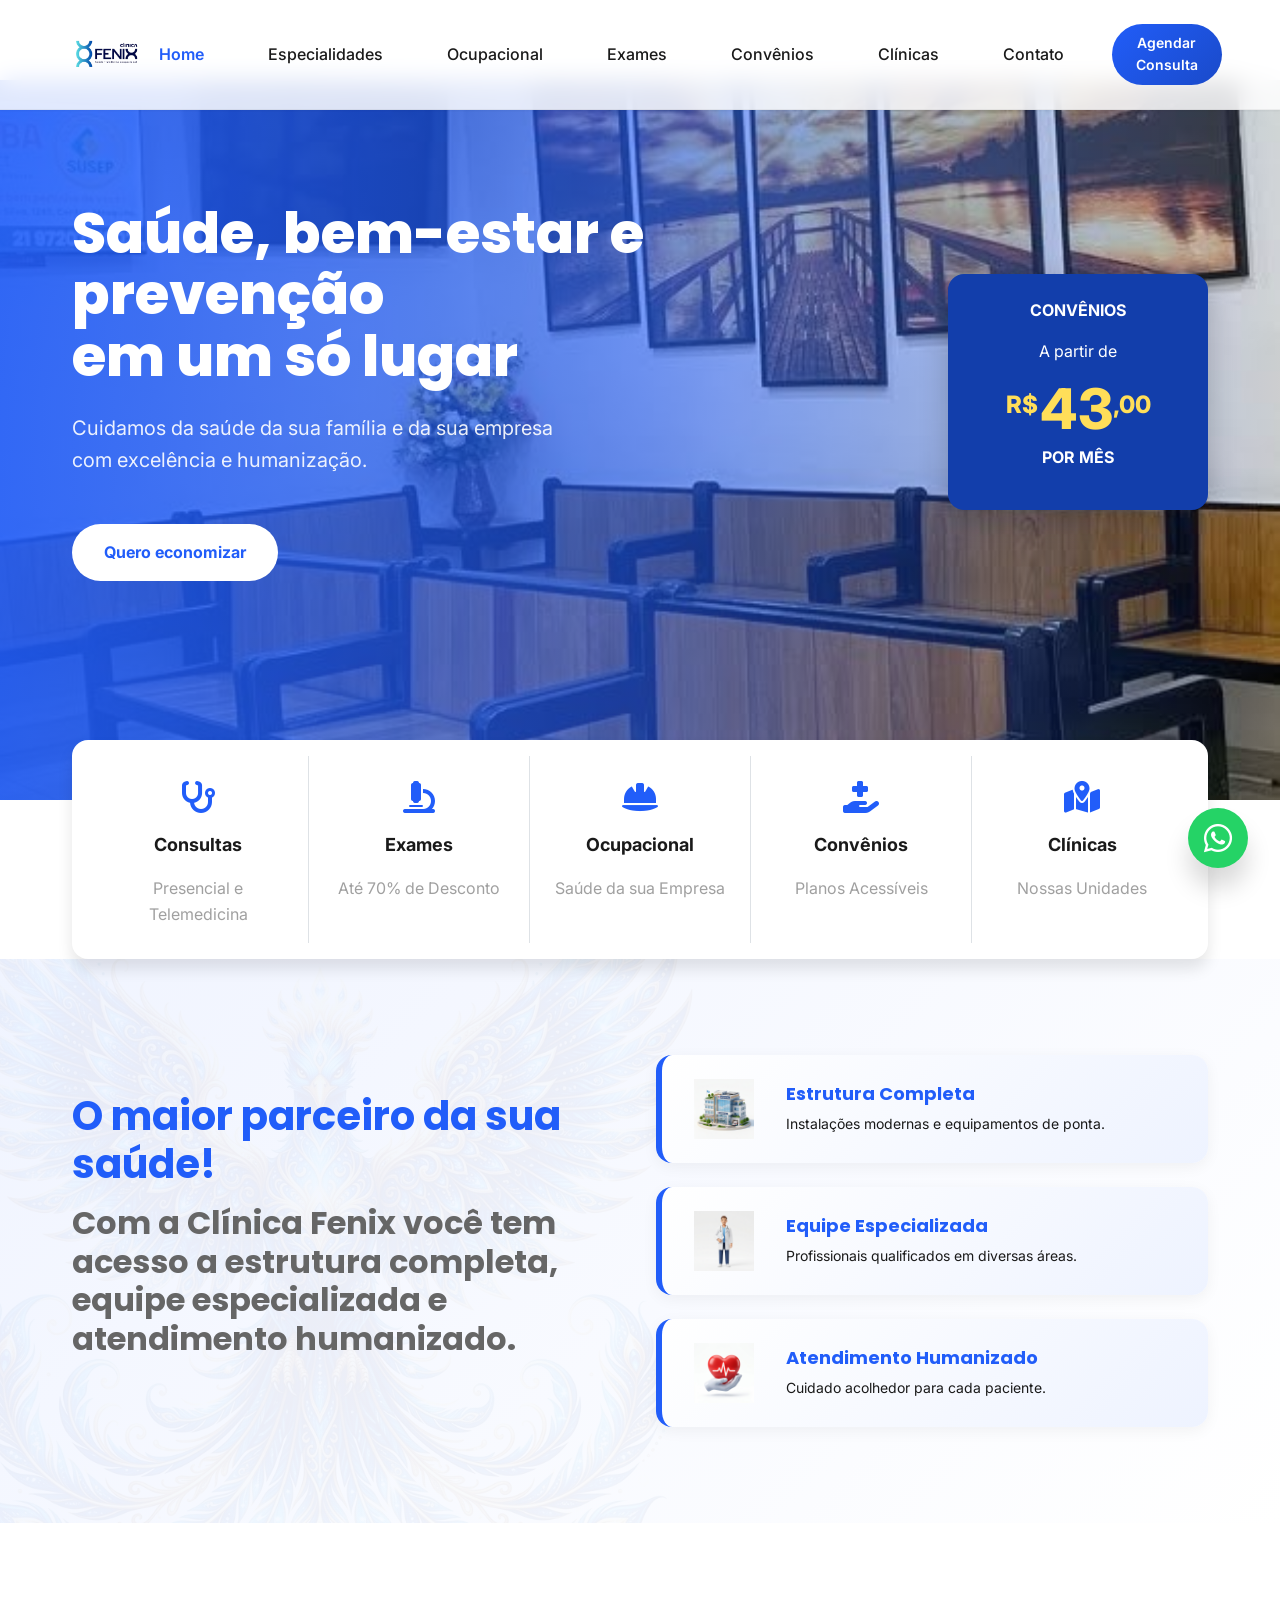
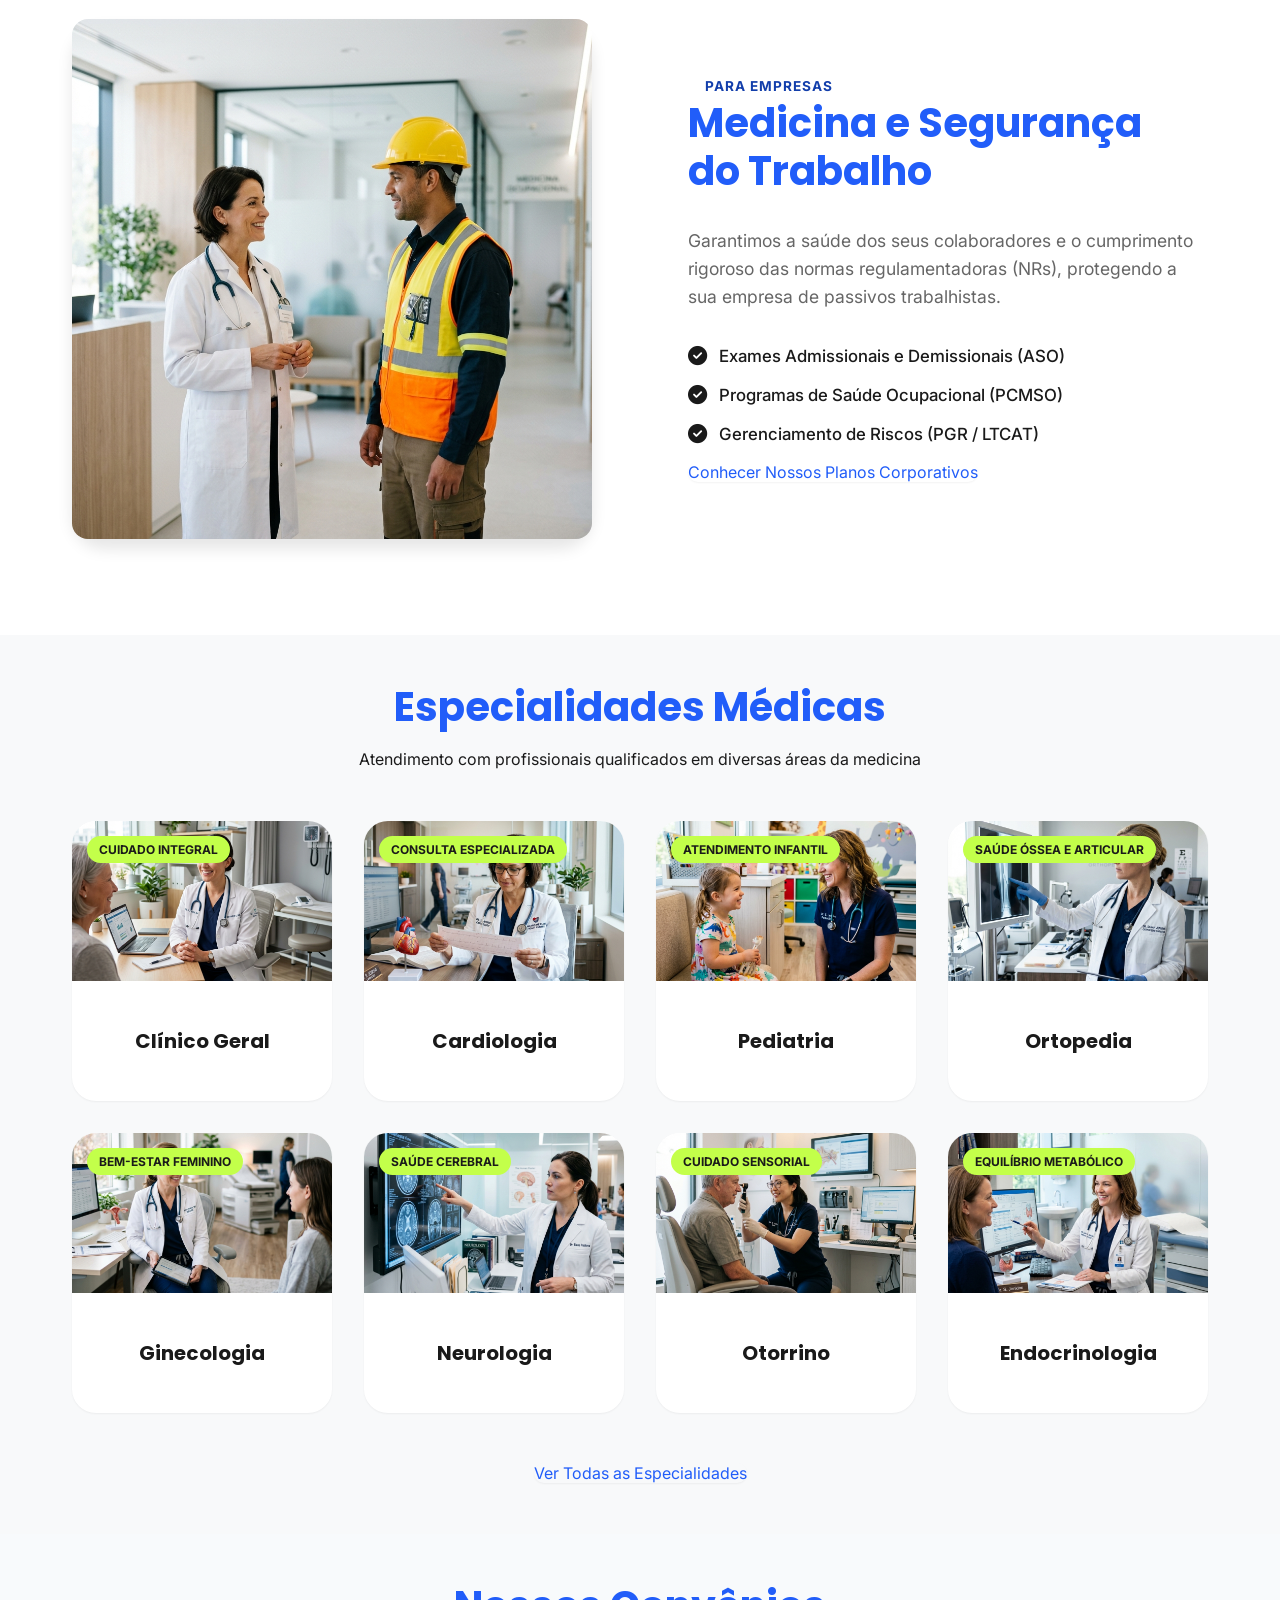
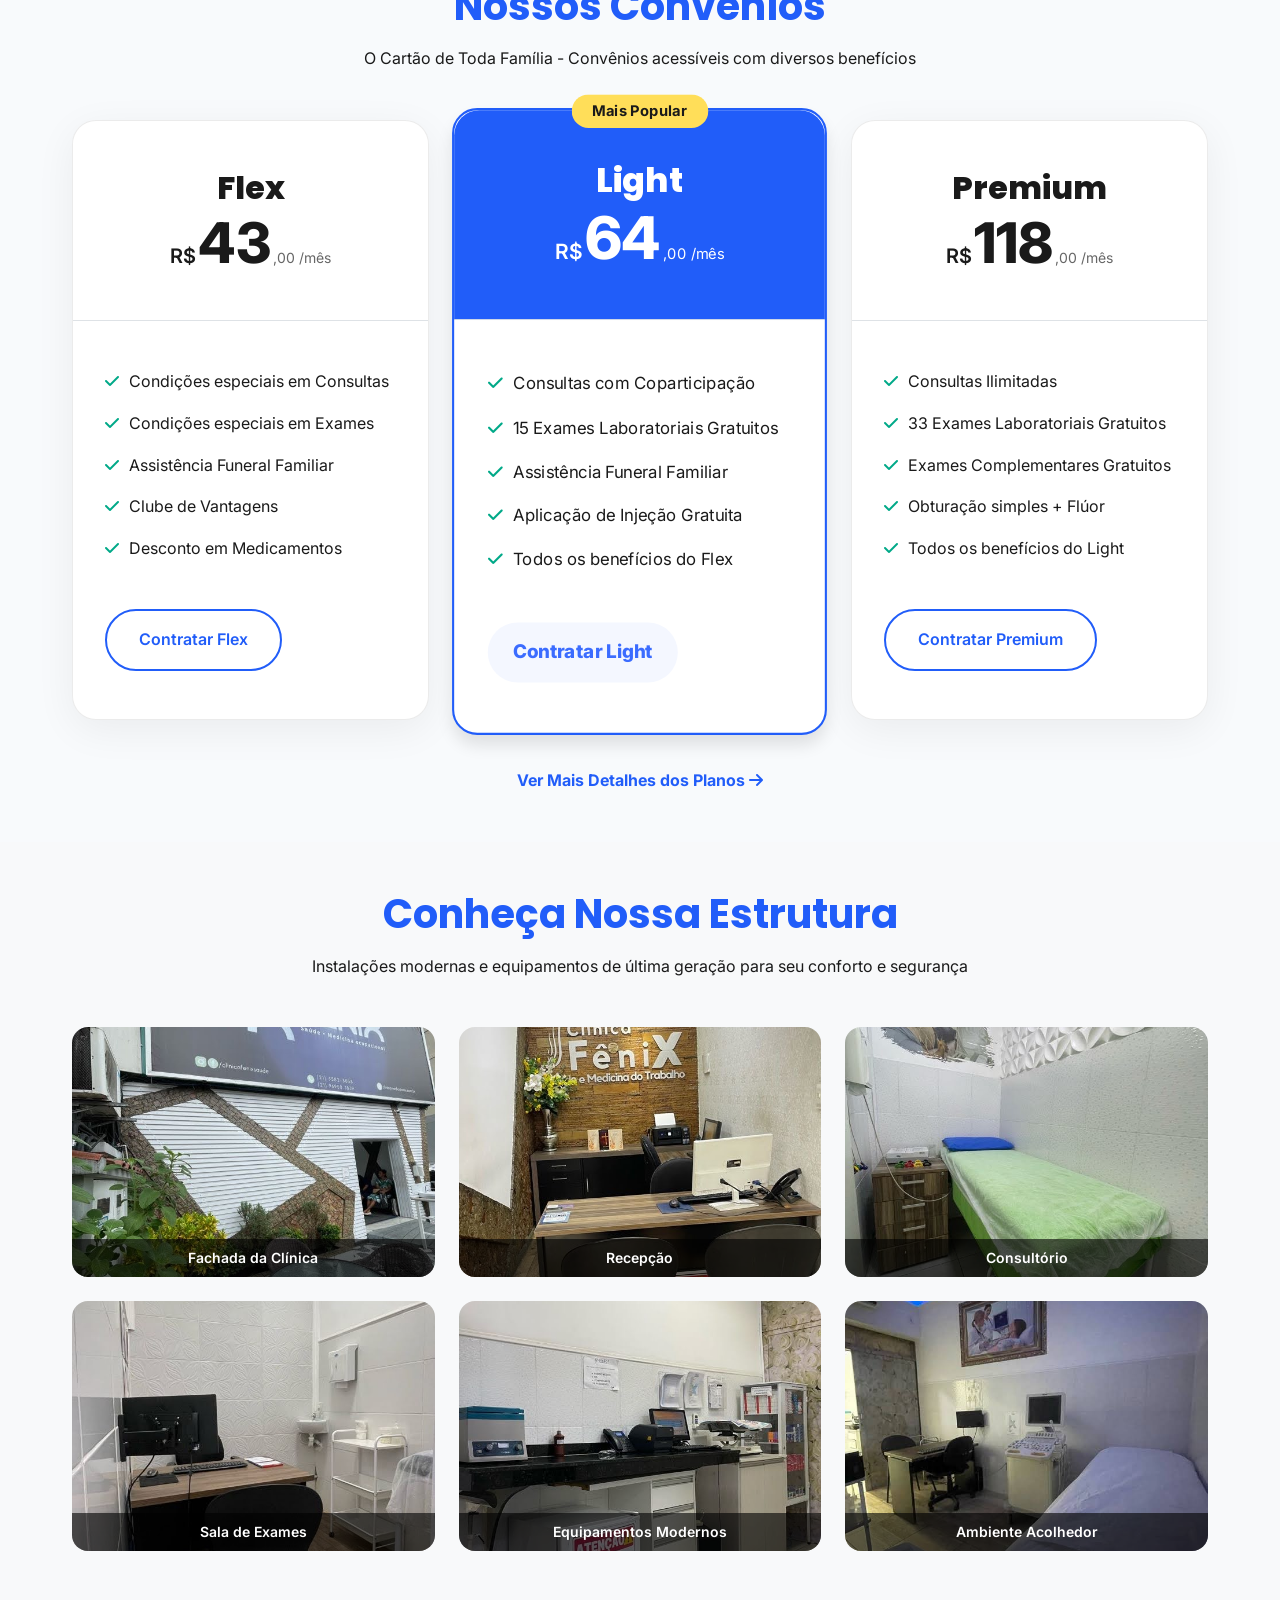
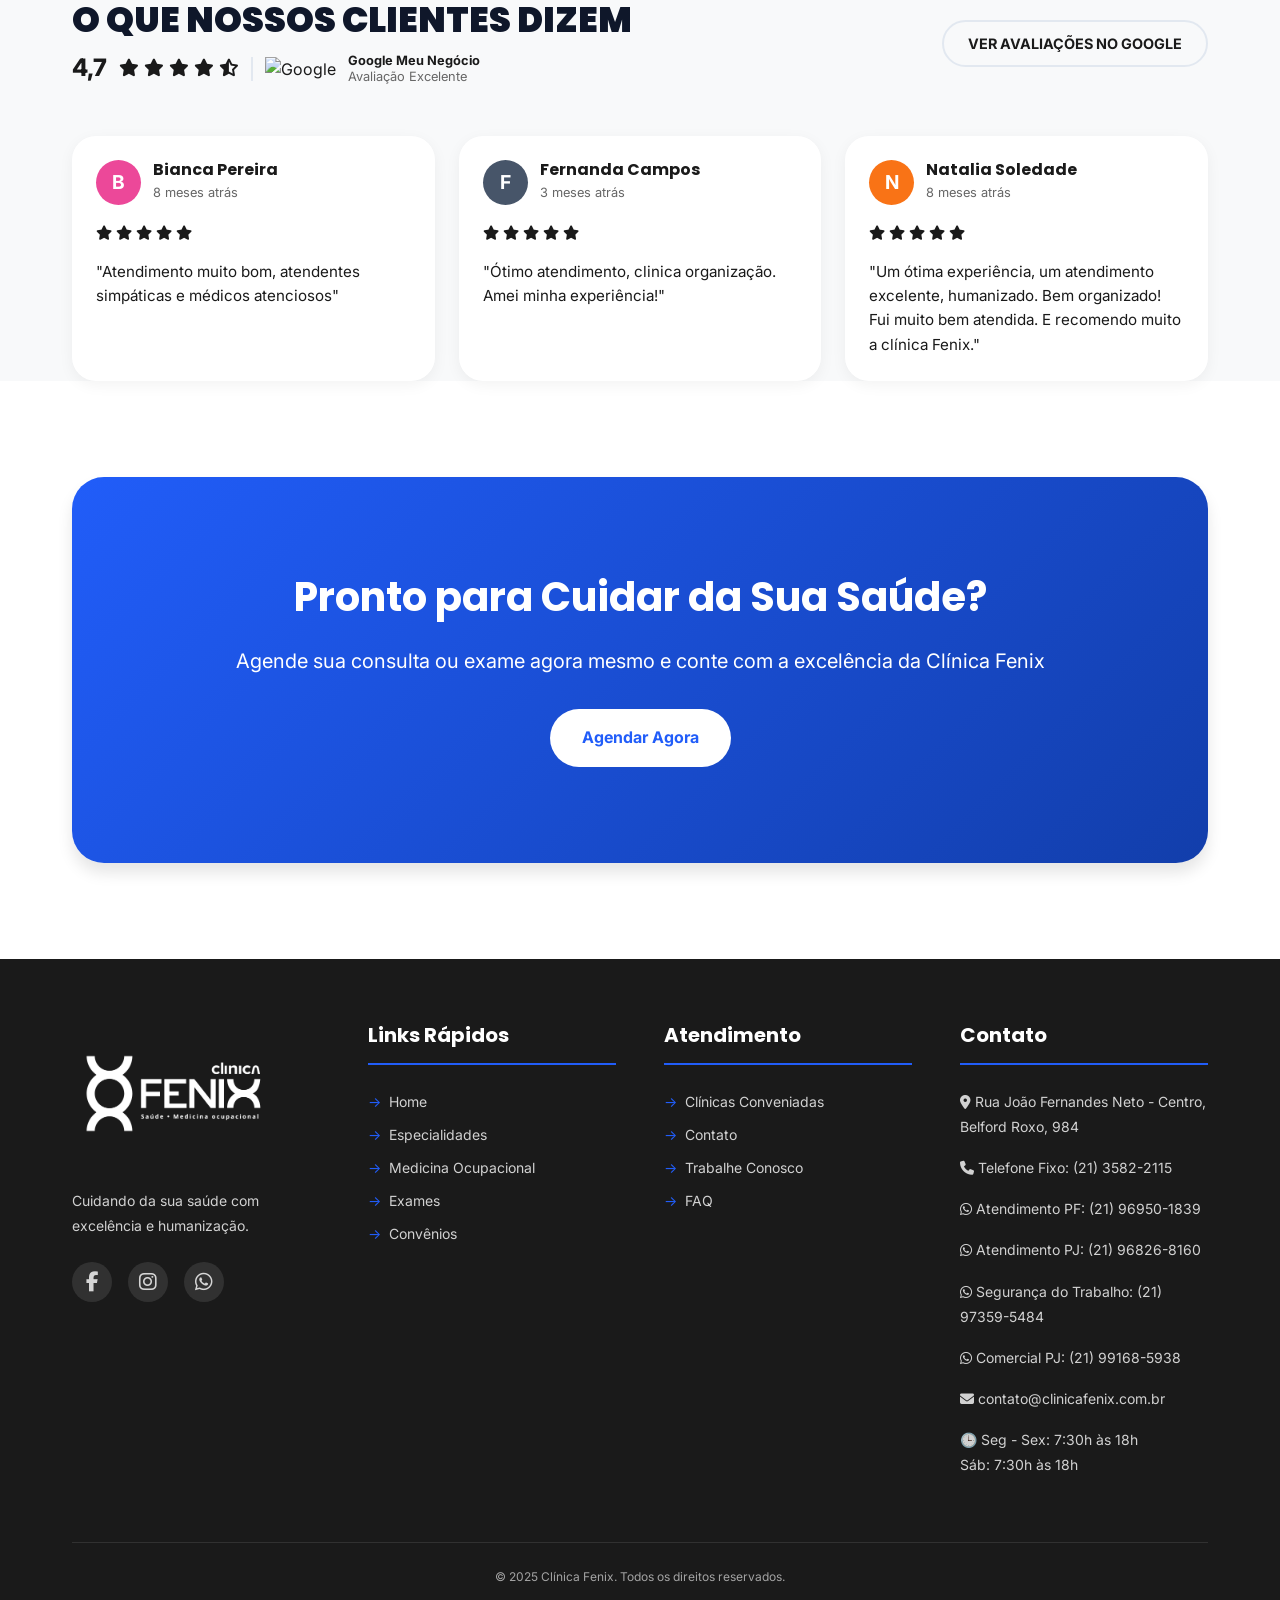
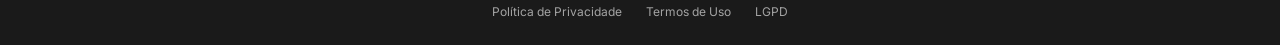
==== index.html @ 3c6f33cb "Redisgn Site Clinica Fenix" ====
<!DOCTYPE html>
<html lang="pt-BR" style="overflow-x: hidden; width: 100%; max-width: 100%;">
<head>
    <meta charset="UTF-8">
    <meta name="viewport" content="width=device-width, initial-scale=1.0">
    <meta name="description" content="Clínica Fenix - Saúde e Medicina Ocupacional. Especialidades médicas, exames, convênios e serviços de segurança do trabalho.">
    <meta name="keywords" content="clínica, medicina ocupacional, exames, especialidades médicas, convênios, saúde, segurança do trabalho">
    <meta name="author" content="Clínica Fenix">
    <title>Clínica Fenix - Saúde e Medicina Ocupacional</title>

    <!-- Font Awesome -->
    <link rel="stylesheet" href="https://cdnjs.cloudflare.com/ajax/libs/font-awesome/6.5.2/css/all.min.css" integrity="sha512-SnH5WK+bZxgPHs44uWIX+LLJAJ9/2PkPKZ5QiAj6Ta86w+fsb2TkcmfRyVX3pBnMFcV7oQPJkl9QevSCWr3W6A==" crossorigin="anonymous" referrerpolicy="no-referrer" />
    
    <!-- Favicon -->
    <link rel="icon" type="image/png" href="img/LogoClinicaFenix.png">
    
    <!-- Google Fonts -->
    <link rel="preconnect" href="https://fonts.googleapis.com">
    <link rel="preconnect" href="https://fonts.gstatic.com" crossorigin>
    <link href="https://fonts.googleapis.com/css2?family=Inter:wght@300;400;500;600;700&family=Poppins:wght@400;500;600;700;800&display=swap" rel="stylesheet">
    
    <!-- CSS -->
    <link rel="stylesheet" href="css/main.min.css">
    
    <!-- AOS Animation Library -->
    <link rel="stylesheet" href="https://unpkg.com/aos@2.3.4/dist/aos.css">
</head>
<body>
    <!-- Header -->
    <header class="header shadow-sm">
        <div class="container header-container">
            <a href="index.html" class="logo">
                <img src="img/LogoClinicaFenix.png" alt="Clínica Fenix">
            </a>
            
            <nav class="nav" id="nav">
                <a href="index.html" class="nav-link active">Home</a>
                <a href="especialidades.html" class="nav-link">Especialidades</a>
                <a href="medicina-ocupacional.html" class="nav-link">Ocupacional</a>
                <a href="exames.html" class="nav-link">Exames</a>
                <a href="convenios.html" class="nav-link">Convênios</a>
                <a href="clinicas-conveniadas.html" class="nav-link">Clínicas</a>
                <a href="contato.html" class="nav-link">Contato</a>
                
                <a href="https://wa.me/5521991685938" class="btn-agendar rounded-5" target="_blank">Agendar Consulta</a>
            </nav>
            
            <button class="menu-toggle" id="menuToggle">☰</button>
        </div>
        <div class="menu-overlay" id="menuOverlay"></div>
    </header>

    <!-- Seção 1 - Hero/Banner Principal -->
    <section class="s-1 hero-section">
        <div class="hero-bg-slider">
             <div class="slide active" style="background-image: url('img/IMG_4024.jpg');"></div>
             <div class="slide" style="background-image: url('img/IMG_4035.jpg');"></div>
             <div class="slide" style="background-image: url('img/IMG_4160.jpg');"></div>
             <div class="slider-overlay"></div>
        </div>
        
        <div class="container hero-container">
            <div class="hero-content">
                <div class="hero-text" data-aos="fade-right">
                    <h1>Saúde, bem-estar e prevenção<br>em um só lugar</h1>
                    <p class="hero-subtitle">Cuidamos da saúde da sua família e da sua empresa com excelência e humanização.</p>
                    
                    <div class="hero-buttons">
                        <a href="https://wa.me/5521991685938" class="btn btn-secondary rounded-5" target="_blank">Quero economizar</a>
                    </div>
                </div>
                
                <div class="hero-price-cards" data-aos="fade-left">
                    <div class="card-price bg-primary-dark text-center">
                        <p class="text-small text-white fw-bold m-0 px-1">CONVÊNIOS</p>
                        <p class="text-small text-white m-0">A partir de</p>
                        <div class="price-display">
                            <span class="currency">R$</span><span class="value">43</span><span class="cents">,00</span>
                        </div>
                        <p class="text-small text-white fw-bold m-0">POR MÊS</p>
                    </div>
                </div>
            </div>
        </div>
    </section>

    <!-- Barra de Serviços Flutuante -->
    <div class="container services-bar-container">
        <div class="services-bar shadow-lg" data-aos="fade-up" data-aos-delay="200">
            <a href="especialidades.html" class="service-card">
                <div class="icon"><i class="fas fa-stethoscope"></i></div>
                <div class="service-info">
                    <p class="fw-bold m-0">Consultas</p>
                    <span class="text-small text-light-gray">Presencial e Telemedicina</span>
                </div>
            </a>
            <a href="exames.html" class="service-card">
                <div class="icon"><i class="fas fa-microscope"></i></div>
                <div class="service-info">
                    <p class="fw-bold m-0">Exames</p>
                    <span class="text-small text-light-gray">Até 70% de Desconto</span>
                </div>
            </a>
            <a href="medicina-ocupacional.html" class="service-card">
                <div class="icon"><i class="fas fa-hard-hat"></i></div>
                <div class="service-info">
                    <p class="fw-bold m-0">Ocupacional</p>
                    <span class="text-small text-light-gray">Saúde da sua Empresa</span>
                </div>
            </a>
            <a href="convenios.html" class="service-card">
                <div class="icon"><i class="fas fa-hand-holding-medical"></i></div>
                <div class="service-info">
                    <p class="fw-bold m-0">Convênios</p>
                    <span class="text-small text-light-gray">Planos Acessíveis</span>
                </div>
            </a>
            <a href="clinicas-conveniadas.html" class="service-card">
                <div class="icon"><i class="fas fa-map-marked-alt"></i></div>
                <div class="service-info">
                    <p class="fw-bold m-0">Clínicas</p>
                    <span class="text-small text-light-gray">Nossas Unidades</span>
                </div>
            </a>
        </div>
    </div>

    <!-- Seção 2 - Sobre a Clínica (Estilo Cartões Interativos) -->
    <section class="s-2" id="sobre">
        <div class="container">
            <div class="row align-items-center mb-5">
                <div class="col-2" data-aos="fade-right">
                    <h2 class="section-title text-primary fw-bold">O maior parceiro da sua saúde!</h2>
                    <h3 class="section-subtitle text-gray-500 fw-bold mb-4">Com a Clínica Fenix você tem acesso a estrutura completa, equipe especializada e atendimento humanizado.</h3>
                </div>
                <div class="col-2" data-aos="fade-left">
                    <div class="about-cards-compact">
                        <div class="about-card-small">
                            <div class="icon-3d"><img src="img/icon_hospital_1779747723056.png" alt="Estrutura Completa"></div>
                            <div class="card-text">
                                <h4 class="text-primary fw-bold">Estrutura Completa</h4>
                                <p>Instalações modernas e equipamentos de ponta.</p>
                            </div>
                        </div>
                        <div class="about-card-small">
                            <div class="icon-3d"><img src="img/icon_doctor_1779747736431.png" alt="Equipe Especializada"></div>
                            <div class="card-text">
                                <h4 class="text-primary fw-bold">Equipe Especializada</h4>
                                <p>Profissionais qualificados em diversas áreas.</p>
                            </div>
                        </div>
                        <div class="about-card-small">
                            <div class="icon-3d"><img src="img/icon_heart_1779747750387.png" alt="Atendimento Humanizado"></div>
                            <div class="card-text">
                                <h4 class="text-primary fw-bold">Atendimento Humanizado</h4>
                                <p>Cuidado acolhedor para cada paciente.</p>
                            </div>
                        </div>
                    </div>
                </div>
            </div>
        </div>
    </section>

    <!-- Seção 3 - Medicina e Segurança do Trabalho (B2B) -->
    <section class="s-3-ocupacional bg-white">
        <div class="container">
            <div class="ocupacional-split">
                <!-- Imagem -->
                <div class="ocupacional-image" data-aos="fade-right">
                    <div class="image-wrapper shadow-lg rounded-5 overflow-hidden">
                        <img src="img/medicina_ocupacional_home.png" alt="Segurança e Medicina do Trabalho na Clínica Fenix">
                    </div>
                </div>
                
                <!-- Conteúdo -->
                <div class="ocupacional-content" data-aos="fade-left">
                    <span class="badge-tag mb-3 d-inline-block">Para Empresas</span>
                    <h2 class="section-title text-primary fw-bold mb-4">Medicina e Segurança<br>do Trabalho</h2>
                    <p class="text-gray-500 mb-4" style="font-size: 1.1rem; line-height: 1.6;">
                        Garantimos a saúde dos seus colaboradores e o cumprimento rigoroso das normas regulamentadoras (NRs), protegendo a sua empresa de passivos trabalhistas.
                    </p>
                    
                    <ul class="features-list-modern mb-5">
                        <li><i class="fas fa-check-circle text-secondary"></i> Exames Admissionais e Demissionais (ASO)</li>
                        <li><i class="fas fa-check-circle text-secondary"></i> Programas de Saúde Ocupacional (PCMSO)</li>
                        <li><i class="fas fa-check-circle text-secondary"></i> Gerenciamento de Riscos (PGR / LTCAT)</li>
                    </ul>
                    
                    <a href="medicina-ocupacional.html" class="btn btn-primary rounded-5 px-5 py-3 shadow-sm">
                        Conhecer Nossos Planos Corporativos
                    </a>
                </div>
            </div>
        </div>
    </section>

    <!-- Seção 4 - Especialidades em Destaque -->
    <section class="s-4 bg-light">
        <div class="container text-center">
            <h2 class="section-title text-primary fw-bold" data-aos="fade-up">Especialidades Médicas</h2>
            <p class="subtitle mb-5" data-aos="fade-up">Atendimento com profissionais qualificados em diversas áreas da medicina</p>
            
            <div class="especialidades-grid-modern">
                <div class="especialidade-card-modern" data-aos="zoom-in" data-aos-delay="100">
                    <div class="card-image-wrapper">
                        <span class="badge-tag">Cuidado Integral</span>
                        <img src="img/clinico_geral_1779746457632.png" alt="Clínico Geral">
                    </div>
                    <div class="card-body">
                        <h4>Clínico Geral</h4>
                    </div>
                </div>
                <div class="especialidade-card-modern" data-aos="zoom-in" data-aos-delay="150">
                    <div class="card-image-wrapper">
                        <span class="badge-tag">Consulta Especializada</span>
                        <img src="img/cardiologia_1779746471564.png" alt="Cardiologia">
                    </div>
                    <div class="card-body">
                        <h4>Cardiologia</h4>
                    </div>
                </div>
                <div class="especialidade-card-modern" data-aos="zoom-in" data-aos-delay="200">
                    <div class="card-image-wrapper">
                        <span class="badge-tag">Atendimento Infantil</span>
                        <img src="img/pediatria_1779746485424.png" alt="Pediatria">
                    </div>
                    <div class="card-body">
                        <h4>Pediatria</h4>
                    </div>
                </div>
                <div class="especialidade-card-modern" data-aos="zoom-in" data-aos-delay="250">
                    <div class="card-image-wrapper">
                        <span class="badge-tag">Saúde Óssea e Articular</span>
                        <img src="img/ortopedia_1779746498346.png" alt="Ortopedia">
                    </div>
                    <div class="card-body">
                        <h4>Ortopedia</h4>
                    </div>
                </div>
                <div class="especialidade-card-modern" data-aos="zoom-in" data-aos-delay="300">
                    <div class="card-image-wrapper">
                        <span class="badge-tag">Bem-estar Feminino</span>
                        <img src="img/ginecologia_1779746511043.png" alt="Ginecologia">
                    </div>
                    <div class="card-body">
                        <h4>Ginecologia</h4>
                    </div>
                </div>
                <div class="especialidade-card-modern" data-aos="zoom-in" data-aos-delay="350">
                    <div class="card-image-wrapper">
                        <span class="badge-tag">Saúde Cerebral</span>
                        <img src="img/neurologia_1779746523759.png" alt="Neurologia">
                    </div>
                    <div class="card-body">
                        <h4>Neurologia</h4>
                    </div>
                </div>
                <div class="especialidade-card-modern" data-aos="zoom-in" data-aos-delay="400">
                    <div class="card-image-wrapper">
                        <span class="badge-tag">Cuidado Sensorial</span>
                        <img src="img/otorrino_1779746537155.png" alt="Otorrino">
                    </div>
                    <div class="card-body">
                        <h4>Otorrino</h4>
                    </div>
                </div>
                <div class="especialidade-card-modern" data-aos="zoom-in" data-aos-delay="450">
                    <div class="card-image-wrapper">
                        <span class="badge-tag">Equilíbrio Metabólico</span>
                        <img src="img/endocrinologia_1779746551382.png" alt="Endocrinologia">
                    </div>
                    <div class="card-body">
                        <h4>Endocrinologia</h4>
                    </div>
                </div>
            </div>
            
            <div class="text-center mt-5" data-aos="fade-up">
                <a href="especialidades.html" class="btn btn-primary rounded-5 px-5 py-3 shadow-sm">Ver Todas as Especialidades</a>
            </div>
        </div>
    </section>

    <!-- Seção 6 - Convênios (Destaque Premium) -->
    <section class="s-6">
        <div class="container">
            <div class="text-center mb-5">
                <h2 class="section-title text-primary fw-bold" data-aos="fade-up">Nossos Convênios</h2>
                <p class="subtitle" data-aos="fade-up">O Cartão de Toda Família - Convênios acessíveis com diversos benefícios</p>
            </div>
            
            <div class="planos-grid-modern">
                <div class="plano-card-modern" data-aos="fade-up" data-aos-delay="100">
                    <div class="plano-header">
                        <h3>Flex</h3>
                        <div class="price">
                            <span class="currency">R$</span><span class="value">43</span><span class="period">,00 /mês</span>
                        </div>
                    </div>
                    <div class="plano-body">
                        <ul class="features-list">
                            <li><i class="fa-solid fa-check text-success"></i> Condições especiais em Consultas</li>
                            <li><i class="fa-solid fa-check text-success"></i> Condições especiais em Exames</li>
                            <li><i class="fa-solid fa-check text-success"></i> Assistência Funeral Familiar</li>
                            <li><i class="fa-solid fa-check text-success"></i> Clube de Vantagens</li>
                            <li><i class="fa-solid fa-check text-success"></i> Desconto em Medicamentos</li>
                        </ul>
                        <a href="https://wa.me/5521991685938?text=Tenho+interesse+em+assinar+o+Convênio+Flex" class="btn btn-outline-primary rounded-5 w-100 mt-4" target="_blank">Contratar Flex</a>
                    </div>
                </div>
                
                <div class="plano-card-modern popular" data-aos="fade-up" data-aos-delay="200">
                    <div class="popular-badge">Mais Popular</div>
                    <div class="plano-header bg-primary text-white">
                        <h3 class="text-white">Light</h3>
                        <div class="price text-white">
                            <span class="currency">R$</span><span class="value">64</span><span class="period text-white">,00 /mês</span>
                        </div>
                    </div>
                    <div class="plano-body">
                        <ul class="features-list">
                            <li><i class="fa-solid fa-check text-success"></i> Consultas com Coparticipação</li>
                            <li><i class="fa-solid fa-check text-success"></i> 15 Exames Laboratoriais Gratuitos</li>
                            <li><i class="fa-solid fa-check text-success"></i> Assistência Funeral Familiar</li>
                            <li><i class="fa-solid fa-check text-success"></i> Aplicação de Injeção Gratuita</li>
                            <li><i class="fa-solid fa-check text-success"></i> Todos os benefícios do Flex</li>
                        </ul>
                        <a href="https://wa.me/5521991685938?text=Tenho+interesse+em+assinar+o+Convênio+Light" class="btn btn-light-blue w-100 mt-4" target="_blank">Contratar Light</a>
                    </div>
                </div>
                
                <div class="plano-card-modern" data-aos="fade-up" data-aos-delay="300">
                    <div class="plano-header">
                        <h3>Premium</h3>
                        <div class="price">
                            <span class="currency">R$</span><span class="value">118</span><span class="period">,00 /mês</span>
                        </div>
                    </div>
                    <div class="plano-body">
                        <ul class="features-list">
                            <li><i class="fa-solid fa-check text-success"></i> Consultas Ilimitadas</li>
                            <li><i class="fa-solid fa-check text-success"></i> 33 Exames Laboratoriais Gratuitos</li>
                            <li><i class="fa-solid fa-check text-success"></i> Exames Complementares Gratuitos</li>
                            <li><i class="fa-solid fa-check text-success"></i> Obturação simples + Flúor</li>
                            <li><i class="fa-solid fa-check text-success"></i> Todos os benefícios do Light</li>
                        </ul>
                        <a href="https://wa.me/5521991685938?text=Tenho+interesse+em+assinar+o+Convênio+Premium" class="btn btn-outline-primary rounded-5 w-100 mt-4" target="_blank">Contratar Premium</a>
                    </div>
                </div>
            </div>
            <div class="text-center mt-5">
                <a href="convenios.html" class="btn btn-link text-primary fw-bold">Ver Mais Detalhes dos Planos <i class="fas fa-arrow-right ms-2"></i></a>
            </div>
        </div>
    </section>

    <!-- Seção 7 - Galeria de Fotos -->
    <section class="s-7 galeria-section bg-light">
        <div class="container">
            <h2 class="section-title text-center text-primary fw-bold" data-aos="fade-up">Conheça Nossa Estrutura</h2>
            <p class="subtitle text-center mb-5" data-aos="fade-up">Instalações modernas e equipamentos de última geração para seu conforto e segurança</p>
            
            <div class="galeria-grid">
                <div class="galeria-item rounded-4" data-aos="zoom-in" data-aos-delay="100">
                    <img src="img/IMG_4179.jpg" alt="Fachada da Clínica Fenix" loading="lazy">
                    <div class="caption">Fachada da Clínica</div>
                </div>
                <div class="galeria-item rounded-4" data-aos="zoom-in" data-aos-delay="150">
                    <img src="img/IMG_4035.jpg" alt="Recepção da Clínica Fenix" loading="lazy">
                    <div class="caption">Recepção</div>
                </div>
                <div class="galeria-item rounded-4" data-aos="zoom-in" data-aos-delay="200">
                    <img src="img/IMG_4068.jpg" alt="Consultório da Clínica Fenix" loading="lazy">
                    <div class="caption">Consultório</div>
                </div>
                <div class="galeria-item rounded-4" data-aos="zoom-in" data-aos-delay="250">
                    <img src="img/IMG_4081.jpg" alt="Sala de Exames da Clínica Fenix" loading="lazy">
                    <div class="caption">Sala de Exames</div>
                </div>
                <div class="galeria-item rounded-4" data-aos="zoom-in" data-aos-delay="300">
                    <img src="img/IMG_4106.jpg" alt="Equipamentos da Clínica Fenix" loading="lazy">
                    <div class="caption">Equipamentos Modernos</div>
                </div>
                <div class="galeria-item rounded-4" data-aos="zoom-in" data-aos-delay="350">
                    <img src="img/IMG_4160.jpg" alt="Ambiente da Clínica Fenix" loading="lazy">
                    <div class="caption">Ambiente Acolhedor</div>
                </div>
            </div>
        </div>
    </section>

    <!-- Seção de Depoimentos / Avaliações Google -->
    <section class="s-testimonials bg-light py-5">
        <div class="container">
            <div class="testimonials-header" data-aos="fade-up">
                <div class="testimonials-info">
                    <h2 class="section-title text-start mb-2" style="font-size: 2.2rem; color: #0f172a; text-transform: uppercase;">O QUE NOSSOS CLIENTES DIZEM</h2>
                    <div class="google-rating">
                        <span class="rating-number">4,7</span>
                        <div class="stars">
                            <i class="fas fa-star text-warning"></i>
                            <i class="fas fa-star text-warning"></i>
                            <i class="fas fa-star text-warning"></i>
                            <i class="fas fa-star text-warning"></i>
                            <i class="fas fa-star-half-alt text-warning"></i>
                        </div>
                        <div class="google-logo">
                            <img src="https://upload.wikimedia.org/wikipedia/commons/c/c1/Google_%22G%22_logo.svg" alt="Google">
                        </div>
                        <div class="rating-text">
                            <strong>Google Meu Negócio</strong>
                            <span>Avaliação Excelente</span>
                        </div>
                    </div>
                </div>
                <a href="https://share.google/OprlyjuiidI10YdP7" class="btn btn-outline-dark rounded-5 btn-google" target="_blank">VER AVALIAÇÕES NO GOOGLE</a>
            </div>

            <div class="testimonials-grid mt-5">
                <!-- Card 1 -->
                <div class="testimonial-card" data-aos="fade-up" data-aos-delay="100">
                    <div class="card-header">
                        <div class="avatar bg-pink">B</div>
                        <div class="user-info">
                            <h4>Bianca Pereira</h4>
                            <span>8 meses atrás</span>
                        </div>
                    </div>
                    <div class="stars">
                        <i class="fas fa-star text-warning"></i>
                        <i class="fas fa-star text-warning"></i>
                        <i class="fas fa-star text-warning"></i>
                        <i class="fas fa-star text-warning"></i>
                        <i class="fas fa-star text-warning"></i>
                    </div>
                    <p class="review-text">"Atendimento muito bom, atendentes simpáticas e médicos atenciosos"</p>
                </div>

                <!-- Card 2 -->
                <div class="testimonial-card" data-aos="fade-up" data-aos-delay="200">
                    <div class="card-header">
                        <div class="avatar bg-slate">F</div>
                        <div class="user-info">
                            <h4>Fernanda Campos</h4>
                            <span>3 meses atrás</span>
                        </div>
                    </div>
                    <div class="stars">
                        <i class="fas fa-star text-warning"></i>
                        <i class="fas fa-star text-warning"></i>
                        <i class="fas fa-star text-warning"></i>
                        <i class="fas fa-star text-warning"></i>
                        <i class="fas fa-star text-warning"></i>
                    </div>
                    <p class="review-text">"Ótimo atendimento, clinica organização. Amei minha experiência!"</p>
                </div>

                <!-- Card 3 -->
                <div class="testimonial-card" data-aos="fade-up" data-aos-delay="300">
                    <div class="card-header">
                        <div class="avatar bg-orange">N</div>
                        <div class="user-info">
                            <h4>Natalia Soledade</h4>
                            <span>8 meses atrás</span>
                        </div>
                    </div>
                    <div class="stars">
                        <i class="fas fa-star text-warning"></i>
                        <i class="fas fa-star text-warning"></i>
                        <i class="fas fa-star text-warning"></i>
                        <i class="fas fa-star text-warning"></i>
                        <i class="fas fa-star text-warning"></i>
                    </div>
                    <p class="review-text">"Um ótima experiência, um atendimento excelente, humanizado. Bem organizado! Fui muito bem atendida. E recomendo muito a clínica Fenix."</p>
                </div>
            </div>
        </div>
    </section>

    <!-- Seção 9 - CTA Final -->
    <section class="s-9">
        <div class="container">
            <div data-aos="zoom-in" class="cta-banner rounded-5 shadow-lg">
                <h2 class="fw-bold mb-3">Pronto para Cuidar da Sua Saúde?</h2>
                <p class="mb-4">Agende sua consulta ou exame agora mesmo e conte com a excelência da Clínica Fenix</p>
                <div class="cta-buttons">
                    <a href="https://wa.me/5521991685938" class="btn btn-white rounded-5 px-5 py-3 fw-bold text-primary" target="_blank">Agendar Agora</a>
                </div>
            </div>
        </div>
    </section>

    <!-- Footer -->
    <footer class="footer">
        <div class="container">
            <div class="footer-content">
                <div class="footer-section footer-logo">
                    <img src="img/logonegativa.png" alt="Clínica Fenix">
                    <p>Cuidando da sua saúde com excelência e humanização.</p>
                    <div class="social-links">
                        <a href="https://www.facebook.com/clinicafenix" target="_blank" aria-label="Facebook"><i class="fab fa-facebook-f"></i></a>
                        <a href="https://www.instagram.com/clinicafenixsaude" target="_blank" aria-label="Instagram"><i class="fab fa-instagram"></i></a>
                        <a href="https://wa.me/5521991685938" target="_blank" aria-label="WhatsApp Comercial PJ"><i class="fab fa-whatsapp"></i></a>
                    </div>
                </div>
                
                <div class="footer-section">
                    <h3>Links Rápidos</h3>
                    <ul>
                        <li><a href="index.html">Home</a></li>
                        <li><a href="especialidades.html">Especialidades</a></li>
                        <li><a href="medicina-ocupacional.html">Medicina Ocupacional</a></li>
                        <li><a href="exames.html">Exames</a></li>
                        <li><a href="convenios.html">Convênios</a></li>
                    </ul>
                </div>
                
                <div class="footer-section">
                    <h3>Atendimento</h3>
                    <ul>
                        <li><a href="clinicas-conveniadas.html">Clínicas Conveniadas</a></li>
                        <li><a href="contato.html">Contato</a></li>
                        <li><a href="#">Trabalhe Conosco</a></li>
                        <li><a href="#">FAQ</a></li>
                    </ul>
                </div>
                
                <div class="footer-section">
                    <h3>Contato</h3>
                    <p><i class="fas fa-map-marker-alt"></i> Rua João Fernandes Neto - Centro, Belford Roxo, 984</p>
                    <p><i class="fas fa-phone"></i> Telefone Fixo: (21) 3582-2115</p>
                    <p><i class="fab fa-whatsapp"></i> Atendimento PF: (21) 96950-1839</p>
                    <p><i class="fab fa-whatsapp"></i> Atendimento PJ: (21) 96826-8160</p>
                    <p><i class="fab fa-whatsapp"></i> Segurança do Trabalho: (21) 97359-5484</p>
                    <p><i class="fab fa-whatsapp"></i> Comercial PJ: (21) 99168-5938</p>
                    <p><i class="fas fa-envelope"></i> contato@clinicafenix.com.br</p>
                    <p>🕒 Seg - Sex: 7:30h às 18h<br>Sáb: 7:30h às 18h</p>
                </div>
            </div>
            
            <div class="footer-bottom">
                <p>&copy; 2025 Clínica Fenix. Todos os direitos reservados.</p>
                <div class="footer-links">
                    <a href="#">Política de Privacidade</a>
                    <a href="#">Termos de Uso</a>
                    <a href="#">LGPD</a>
                </div>
            </div>
        </div>
    </footer>

    <!-- WhatsApp Flutuante -->
    <a href="https://wa.me/5521991685938" class="whatsapp-float" target="_blank" aria-label="WhatsApp Comercial PJ">
        <i class="fab fa-whatsapp"></i>
    </a>

    <!-- Scripts -->
    <script src="https://unpkg.com/aos@2.3.4/dist/aos.js"></script>
    <script src="js/main.js"></script>
    <script>
        // Hero Slider Simple JS
        document.addEventListener('DOMContentLoaded', function() {
            const slides = document.querySelectorAll('.hero-bg-slider .slide');
            let currentSlide = 0;
            
            if(slides.length > 0) {
                setInterval(() => {
                    slides[currentSlide].classList.remove('active');
                    currentSlide = (currentSlide + 1) % slides.length;
                    slides[currentSlide].classList.add('active');
                }, 5000);
            }

            // Auto-scroll da barra de serviços no mobile
            const servicesBar = document.querySelector('.services-bar');
            if(servicesBar) {
                let isHovered = false;
                servicesBar.addEventListener('mouseenter', () => isHovered = true);
                servicesBar.addEventListener('mouseleave', () => isHovered = false);
                servicesBar.addEventListener('touchstart', () => isHovered = true, {passive: true});
                servicesBar.addEventListener('touchend', () => {
                    setTimeout(() => isHovered = false, 2000); // aguarda um pouco após toque
                });

                setInterval(() => {
                    // Ativa principalmente quando a barra possui scroll (ex: mobile)
                    if(!isHovered) {
                        const maxScroll = servicesBar.scrollWidth - servicesBar.clientWidth;
                        if (maxScroll > 0) {
                            if (servicesBar.scrollLeft >= maxScroll - 5) {
                                // Voltar ao início suavemente se chegou no final
                                servicesBar.scrollTo({ left: 0, behavior: 'smooth' });
                            } else {
                                // Rolar aproximadamente um card para a direita
                                servicesBar.scrollBy({ left: 160, behavior: 'smooth' });
                            }
                        }
                    }
                }, 3000); // Passa a cada 3 segundos
            }
        });
    </script>
</body>
</html>
---- css/main.min.css ----
﻿*{margin:0;padding:0;box-sizing:border-box}html{width:100%;max-width:100%;overflow-x:hidden;font-size:16px;scroll-behavior:smooth}@media(max-width: 1050px){html{font-size:15px}}@media(max-width: 768px){html{font-size:14px}}body{width:100%;max-width:100%;font-family:"Inter",-apple-system,BlinkMacSystemFont,"Segoe UI",Roboto,sans-serif;font-size:1rem;font-weight:400;line-height:1.6;color:#1a1a1a;background:#fff;-webkit-font-smoothing:antialiased;-moz-osx-font-smoothing:grayscale;overflow-x:hidden}h1,h2,h3,h4,h5,h6{font-family:"Poppins",sans-serif;font-weight:700;line-height:1.2;margin-bottom:1rem}h1{font-size:3rem}@media(max-width: 1050px){h1{font-size:2.5rem}}@media(max-width: 768px){h1{font-size:2rem}}h2{font-size:2.5rem}@media(max-width: 1050px){h2{font-size:2rem}}@media(max-width: 768px){h2{font-size:1.5rem}}h3{font-size:2rem}@media(max-width: 768px){h3{font-size:1.5rem}}h4{font-size:1.5rem}@media(max-width: 768px){h4{font-size:1.25rem}}p{margin-bottom:1rem}a{color:#215df9;text-decoration:none;transition:color .2s ease}a:hover{color:rgb(6.0789473684,66.8684210526,224.9210526316)}img{width:100%;height:auto;display:block}ul,ol{list-style:none}button{font-family:inherit;cursor:pointer}input,textarea,select{font-family:inherit;font-size:inherit}:focus-visible{outline:2px solid #215df9;outline-offset:2px}.container{width:100%;max-width:1200px;margin:0 auto;padding:0 2rem}@media(max-width: 768px){.container{padding:0 1rem}}.container-wide{width:100%;max-width:1400px;margin:0 auto;padding:0 2rem}@media(max-width: 768px){.container-wide{padding:0 1rem}}.container-fluid{width:100%;padding:0 2rem}@media(max-width: 768px){.container-fluid{padding:0 1rem}}.row{display:flex;flex-direction:row;align-items:stretch;justify-content:flex-start;flex-wrap:wrap;margin:0 -1rem}.col{flex:1;padding:0 1rem}.col-2{flex:0 0 50%;max-width:50%;padding:0 1rem}@media(max-width: 768px){.col-2{flex:0 0 100%;max-width:100%}}.col-3{flex:0 0 33.333%;max-width:33.333%;padding:0 1rem}@media(max-width: 1050px){.col-3{flex:0 0 50%;max-width:50%}}@media(max-width: 768px){.col-3{flex:0 0 100%;max-width:100%}}.col-4{flex:0 0 25%;max-width:25%;padding:0 1rem}@media(max-width: 1050px){.col-4{flex:0 0 50%;max-width:50%}}@media(max-width: 768px){.col-4{flex:0 0 100%;max-width:100%}}.header{position:fixed;top:0;left:0;width:100%;background:hsla(0,0%,100%,.85);backdrop-filter:blur(12px);-webkit-backdrop-filter:blur(12px);border-bottom:1px solid rgba(0,0,0,.05);box-shadow:none;z-index:1000;transition:all .3s ease}.header.scrolled{background:hsla(0,0%,100%,.95);box-shadow:0 4px 20px rgba(0,0,0,.05)}.header .header-container{display:flex;flex-direction:row;align-items:center;justify-content:space-between;padding-top:1.5rem;padding-bottom:1.5rem;position:relative;z-index:1003}.header .logo{display:flex;flex-direction:row;align-items:center;justify-content:flex-start}.header .logo img{height:50px;width:auto}@media(max-width: 768px){.header .logo img{height:40px}}.header .nav{display:flex;flex-direction:row;align-items:center;justify-content:flex-end;gap:2rem}@media(max-width: 1050px){.header .nav{position:fixed;top:0;right:-100%;width:300px;height:100vh;background:#fff;flex-direction:column;align-items:flex-start;justify-content:flex-start;padding:6rem 2rem;box-shadow:0 20px 25px rgba(0,0,0,.15);transition:right .3s ease;z-index:1002}.header .nav.active{right:0}}.header .nav .nav-link{font-size:1rem;font-weight:500;color:#1a1a1a;padding:.5rem 1rem;border-radius:.25rem;transition:all .2s ease}.header .nav .nav-link:hover{color:#215df9;background:rgba(33,93,249,.1)}.header .nav .nav-link.active{color:#215df9;font-weight:600}@media(max-width: 1050px){.header .nav .nav-link{width:100%;padding:1rem;font-size:1.125rem}}.header .btn-agendar{display:inline-block;padding:1rem 2rem;border:none;border-radius:.5rem;font-family:"Inter",-apple-system,BlinkMacSystemFont,"Segoe UI",Roboto,sans-serif;font-size:1rem;font-weight:600;text-align:center;text-decoration:none;cursor:pointer;transition:all .3s ease}.header .btn-agendar:hover{transform:translateY(-2px);box-shadow:0 10px 15px rgba(0,0,0,.1)}.header .btn-agendar:active{transform:translateY(0)}.header .btn-agendar{background:linear-gradient(135deg, #215df9 0%, #1a4ac9 100%);color:#fff}.header .btn-agendar:hover{background:linear-gradient(135deg, #1a4ac9 0%, #0f3399 100%)}.header .btn-agendar{padding:.5rem 1.5rem;font-size:.875rem}@media(max-width: 1050px){.header .btn-agendar{width:100%;margin-top:1.5rem}}.header .menu-toggle{display:none}@media(max-width: 1050px){.header .menu-toggle{display:flex !important;visibility:visible !important;opacity:1 !important;transform:none !important;pointer-events:auto !important;align-items:center;justify-content:center;background:none;border:none;font-size:2rem;color:#215df9;cursor:pointer;padding:.5rem;z-index:1004;position:relative}}.header .menu-overlay{display:none}@media(max-width: 1050px){.header .menu-overlay{display:block;position:fixed;top:0;left:0;width:100%;height:100%;background:rgba(0,0,0,.5);opacity:0;visibility:hidden;transition:all .3s ease;z-index:1001}.header .menu-overlay.active{opacity:1;visibility:visible}}body{padding-top:80px}@media(max-width: 768px){body{padding-top:70px}}.footer{background:#1a1a1a;color:#fff;padding:4rem 0 1.5rem}.footer .footer-content{display:grid;grid-template-columns:repeat(4, 1fr);gap:3rem}@media(max-width: 1050px){.footer .footer-content{grid-template-columns:repeat(2, 1fr)}}@media(max-width: 768px){.footer .footer-content{grid-template-columns:1fr}}.footer .footer-content{margin-bottom:3rem}@media(max-width: 1050px){.footer .footer-content{grid-template-columns:repeat(2, 1fr)}}@media(max-width: 768px){.footer .footer-content{grid-template-columns:1fr}}.footer .footer-section h3{color:#fff;font-size:1.25rem;margin-bottom:1.5rem;padding-bottom:1rem;border-bottom:2px solid #215df9}.footer .footer-section p,.footer .footer-section a{color:hsla(0,0%,100%,.8);font-size:.875rem;line-height:1.8}.footer .footer-section p:hover,.footer .footer-section a:hover{color:#215df9}.footer .footer-section ul li{margin-bottom:.5rem}.footer .footer-section ul li a{display:flex;flex-direction:row;align-items:center;justify-content:flex-start;gap:.5rem;transition:all .2s ease}.footer .footer-section ul li a:hover{transform:translateX(5px)}.footer .footer-section ul li a::before{content:"→";color:#215df9}.footer .footer-logo img{max-width:200px;margin-bottom:1.5rem}.footer .social-links{display:flex;flex-direction:row;align-items:center;justify-content:flex-start;gap:1rem;margin-top:1.5rem}.footer .social-links a{width:40px;height:40px;border-radius:50%;background:hsla(0,0%,100%,.1);display:flex;flex-direction:row;align-items:center;justify-content:center;font-size:1.25rem;transition:all .3s ease}.footer .social-links a:hover{background:#215df9;transform:translateY(-3px)}.footer .footer-bottom{border-top:1px solid hsla(0,0%,100%,.1);padding-top:1.5rem;text-align:center}.footer .footer-bottom p{color:hsla(0,0%,100%,.6);font-size:.75rem}.footer .footer-bottom .footer-links{display:flex;flex-direction:row;align-items:center;justify-content:center;gap:1.5rem;margin-top:1rem}@media(max-width: 768px){.footer .footer-bottom .footer-links{flex-direction:column;gap:.5rem}}.footer .footer-bottom .footer-links a{color:hsla(0,0%,100%,.6);font-size:.75rem}.footer .footer-bottom .footer-links a:hover{color:#215df9}.whatsapp-float{position:fixed;bottom:2rem;right:2rem;width:60px;height:60px;background:#25d366;border-radius:50%;display:flex;flex-direction:row;align-items:center;justify-content:center;font-size:2rem;color:#fff;box-shadow:0 20px 25px rgba(0,0,0,.15);z-index:3000;transition:all .3s ease;animation:pulse 2s infinite}.whatsapp-float:hover{transform:scale(1.1);box-shadow:0 10px 30px rgba(37,211,102,.4)}@media(max-width: 768px){.whatsapp-float{width:50px;height:50px;bottom:1.5rem;right:1.5rem;font-size:1.5rem}}@keyframes pulse{0%{box-shadow:0 0 0 0 rgba(37,211,102,.7)}70%{box-shadow:0 0 0 15px rgba(37,211,102,0)}100%{box-shadow:0 0 0 0 rgba(37,211,102,0)}}.text-primary{color:#215df9 !important}.text-success{color:#00a988 !important}.text-white{color:#fff !important}.text-light-gray{color:#a0a0a0 !important}.text-gray-500{color:#666 !important}.bg-primary{background-color:#215df9 !important}.bg-primary-dark{background-color:#123eab !important}.bg-light{background-color:#f8f9fa !important}.rounded-4{border-radius:1rem !important}.rounded-5{border-radius:2rem !important}.shadow-sm{box-shadow:0 1px 2px rgba(0,0,0,.05) !important}.shadow-lg{box-shadow:0 10px 15px rgba(0,0,0,.1) !important}.fw-bold{font-weight:700 !important}.align-items-center{align-items:center !important}.btn-secondary,.clinicas-page .cta-clinicas .btn{display:inline-block;padding:1rem 2rem;border:none;border-radius:.5rem;font-family:"Inter",-apple-system,BlinkMacSystemFont,"Segoe UI",Roboto,sans-serif;font-size:1rem;font-weight:600;text-align:center;text-decoration:none;cursor:pointer;transition:all .3s ease}.btn-secondary:hover,.clinicas-page .cta-clinicas .btn:hover{transform:translateY(-2px);box-shadow:0 10px 15px rgba(0,0,0,.1)}.btn-secondary:active,.clinicas-page .cta-clinicas .btn:active{transform:translateY(0)}.btn-secondary,.clinicas-page .cta-clinicas .btn{background:#fff;color:#215df9;border:2px solid #215df9}.btn-secondary:hover,.clinicas-page .cta-clinicas .btn:hover{background:#215df9;color:#fff}.btn-secondary,.clinicas-page .cta-clinicas .btn{border:none;font-weight:700;transition:all .3s ease}.btn-secondary:hover,.clinicas-page .cta-clinicas .btn:hover{transform:translateY(-2px);box-shadow:0 4px 6px rgba(0,0,0,.07)}.btn-white{display:inline-block;padding:1rem 2rem;border:none;border-radius:.5rem;font-family:"Inter",-apple-system,BlinkMacSystemFont,"Segoe UI",Roboto,sans-serif;font-size:1rem;font-weight:600;text-align:center;text-decoration:none;cursor:pointer;transition:all .3s ease}.btn-white:hover{transform:translateY(-2px);box-shadow:0 10px 15px rgba(0,0,0,.1)}.btn-white:active{transform:translateY(0)}.btn-white{background:#fff;color:#215df9;transition:all .3s ease}.btn-white:hover{background:#f8f9fa;transform:translateY(-2px)}.btn-outline-primary{display:inline-block;padding:1rem 2rem;border:none;border-radius:.5rem;font-family:"Inter",-apple-system,BlinkMacSystemFont,"Segoe UI",Roboto,sans-serif;font-size:1rem;font-weight:600;text-align:center;text-decoration:none;cursor:pointer;transition:all .3s ease}.btn-outline-primary:hover{transform:translateY(-2px);box-shadow:0 10px 15px rgba(0,0,0,.1)}.btn-outline-primary:active{transform:translateY(0)}.btn-outline-primary{background:rgba(0,0,0,0);border:2px solid #215df9;color:#215df9;font-weight:600}.btn-outline-primary:hover{background:#215df9;color:#fff}.btn-light-blue{display:inline-block;padding:1rem 2rem;border:none;border-radius:.5rem;font-family:"Inter",-apple-system,BlinkMacSystemFont,"Segoe UI",Roboto,sans-serif;font-size:1rem;font-weight:600;text-align:center;text-decoration:none;cursor:pointer;transition:all .3s ease}.btn-light-blue:hover{transform:translateY(-2px);box-shadow:0 10px 15px rgba(0,0,0,.1)}.btn-light-blue:active{transform:translateY(0)}.btn-light-blue{background:#f4f7ff;color:#3b6cff;border:none;font-weight:800;border-radius:50px !important;padding:14px 24px;font-size:1.125rem;transition:all .3s ease}.btn-light-blue:hover{background:#e6eeff;transform:translateY(-2px);box-shadow:0 1px 2px rgba(0,0,0,.05)}.hero-section{position:relative;min-height:80vh;display:flex;align-items:center;padding-bottom:6rem;overflow:hidden}.hero-section .hero-bg-slider{position:absolute;top:0;left:0;right:0;bottom:0;z-index:1}.hero-section .hero-bg-slider .slide{position:absolute;top:0;left:0;width:100%;height:100%;background-size:cover;background-position:center;opacity:0;transition:opacity 1s ease-in-out}.hero-section .hero-bg-slider .slide.active{opacity:1}.hero-section .hero-bg-slider .slider-overlay{position:absolute;top:0;left:0;width:100%;height:100%;background:linear-gradient(90deg, rgba(33, 93, 249, 0.9) 0%, rgba(33, 93, 249, 0.6) 50%, rgba(0, 0, 0, 0.1) 100%);z-index:2}.hero-section .hero-container{position:relative;z-index:3;width:100%}.hero-section .hero-content{display:flex;flex-direction:row;align-items:center;justify-content:space-between;gap:4rem}@media(max-width: 1050px){.hero-section .hero-content{flex-direction:column;align-items:center;text-align:center;margin-top:6rem}}.hero-section .hero-text{flex:1.2;color:#fff}.hero-section .hero-text h1{font-size:3.5rem;font-weight:800;line-height:1.1;margin-bottom:1.5rem}@media(max-width: 768px){.hero-section .hero-text h1{font-size:2.5rem}}.hero-section .hero-text .hero-subtitle{font-size:1.25rem;margin-bottom:3rem;max-width:500px;opacity:.9}@media(max-width: 1050px){.hero-section .hero-text .hero-subtitle{margin-left:auto;margin-right:auto}}.hero-section .hero-price-cards{flex:.8;display:flex;flex-direction:column;gap:1.5rem;align-items:flex-end}@media(max-width: 1050px){.hero-section .hero-price-cards{align-items:center;justify-content:center;flex-direction:row;flex-wrap:wrap;margin-top:2rem}}.hero-section .hero-price-cards .card-price{padding:1.5rem 3rem;border-radius:1rem;min-width:260px;box-shadow:0 10px 30px rgba(0,0,0,.2);transition:transform .2s ease}.hero-section .hero-price-cards .card-price:hover{transform:translateY(-5px)}.hero-section .hero-price-cards .card-price .price-display{display:flex;align-items:flex-start;justify-content:center;margin:.5rem 0;color:#ffde59;font-weight:800}.hero-section .hero-price-cards .card-price .price-display .currency{font-size:1.5rem;margin-top:5px;margin-right:2px}.hero-section .hero-price-cards .card-price .price-display .value{font-size:3.5rem;line-height:1}.hero-section .hero-price-cards .card-price .price-display .cents{font-size:1.5rem;margin-top:5px}.services-bar-container{position:relative;z-index:10;margin-top:-60px}.services-bar{background:#fff;border-radius:1rem;padding:1rem;display:flex;justify-content:space-between;overflow-x:auto}.services-bar::-webkit-scrollbar{display:none}.services-bar{-ms-overflow-style:none;scrollbar-width:none}.services-bar .service-card{flex:1;min-width:140px;padding:1rem;text-align:center;text-decoration:none;color:#1a1a1a;border-right:1px solid #dee2e6;transition:all .3s ease}.services-bar .service-card:last-child{border-right:none}.services-bar .service-card:hover{transform:translateY(-5px)}.services-bar .service-card:hover .icon i{color:#123eab}.services-bar .service-card .icon{font-size:2rem;color:#215df9;margin-bottom:.5rem;transition:color .3s ease}.services-bar .service-card .service-info p{font-size:1.125rem}.s-2{padding:3rem 0}@media(max-width: 1050px){.s-2{padding:4rem 0}}@media(max-width: 768px){.s-2{padding:3rem 0}}.s-2{padding-top:6rem;position:relative;background:linear-gradient(135deg, #f0f4ff 0%, #ffffff 100%);overflow:hidden}.s-2::before{content:"";position:absolute;top:50%;left:25%;transform:translate(-50%, -50%);width:800px;height:800px;background-image:url("../img/fenix_bg.png");background-size:contain;background-repeat:no-repeat;background-position:center;opacity:.04;z-index:0;pointer-events:none}.s-2 .container{position:relative;z-index:1}.s-2 .about-cards-compact{display:flex;flex-direction:column;gap:1.5rem}.s-2 .about-cards-compact .about-card-small{display:flex;align-items:center;background:linear-gradient(135deg, #ffffff 0%, #eef3ff 100%);padding:1.5rem 2rem;border-radius:1rem;box-shadow:0 4px 15px rgba(0,0,0,.05);border-left:6px solid #215df9;transition:transform .2s ease}.s-2 .about-cards-compact .about-card-small:hover{transform:translateX(10px);box-shadow:0 8px 25px rgba(0,0,0,.1)}.s-2 .about-cards-compact .about-card-small .icon-3d{width:60px;height:60px;flex-shrink:0;margin-right:2rem}.s-2 .about-cards-compact .about-card-small .icon-3d img{width:100%;height:100%;object-fit:contain}.s-2 .about-cards-compact .about-card-small .card-text h4{font-size:1.125rem;margin-bottom:.5rem;color:#123eab}.s-2 .about-cards-compact .about-card-small .card-text p{color:#1a1a1a;font-size:.875rem;margin:0}.s-3-ocupacional{padding:3rem 0}@media(max-width: 1050px){.s-3-ocupacional{padding:4rem 0}}@media(max-width: 768px){.s-3-ocupacional{padding:3rem 0}}.s-3-ocupacional{padding:6rem 0}.s-3-ocupacional .ocupacional-split{display:grid;grid-template-columns:1fr 1fr;gap:6rem;align-items:center}@media(max-width: 1050px){.s-3-ocupacional .ocupacional-split{grid-template-columns:1fr;text-align:center}}.s-3-ocupacional .ocupacional-image .image-wrapper{position:relative}.s-3-ocupacional .ocupacional-image .image-wrapper img{width:100%;height:auto;display:block;border-radius:1rem}.s-3-ocupacional .ocupacional-content .badge-tag{background-color:hsla(0,0%,100%,.15);color:#123eab;padding:8px 16px;border-radius:20px;font-size:.85rem;font-weight:700;text-transform:uppercase;letter-spacing:1px;border:1px solid hsla(0,0%,100%,.3)}.s-3-ocupacional .ocupacional-content .features-list-modern{list-style:none;padding:0;margin:0}.s-3-ocupacional .ocupacional-content .features-list-modern li{display:flex;align-items:center;gap:12px;margin-bottom:12px;font-size:1.05rem;font-weight:500;color:#1a1a1a}@media(max-width: 1050px){.s-3-ocupacional .ocupacional-content .features-list-modern li{justify-content:center}}.s-3-ocupacional .ocupacional-content .features-list-modern li i{font-size:1.2rem}.s-4{padding:3rem 0}@media(max-width: 1050px){.s-4{padding:4rem 0}}@media(max-width: 768px){.s-4{padding:3rem 0}}.s-4 .especialidades-grid-modern{display:grid;grid-template-columns:repeat(4, 1fr);gap:2rem}@media(max-width: 1050px){.s-4 .especialidades-grid-modern{grid-template-columns:repeat(2, 1fr)}}@media(max-width: 768px){.s-4 .especialidades-grid-modern{grid-template-columns:1fr}}@media(max-width: 1050px){.s-4 .especialidades-grid-modern{display:grid;grid-template-columns:repeat(3, 1fr);gap:1.5rem}}@media(max-width: 1050px)and (max-width: 1050px){.s-4 .especialidades-grid-modern{grid-template-columns:repeat(2, 1fr)}}@media(max-width: 1050px)and (max-width: 768px){.s-4 .especialidades-grid-modern{grid-template-columns:1fr}}@media(max-width: 768px){.s-4 .especialidades-grid-modern{display:grid;grid-template-columns:repeat(2, 1fr);gap:1rem}}@media(max-width: 768px)and (max-width: 1050px){.s-4 .especialidades-grid-modern{grid-template-columns:repeat(2, 1fr)}}@media(max-width: 768px)and (max-width: 768px){.s-4 .especialidades-grid-modern{grid-template-columns:1fr}}.s-4 .especialidades-grid-modern .especialidade-card-modern{background:#fff;border-radius:1.5rem;text-align:center;box-shadow:0 1px 2px rgba(0,0,0,.05);transition:all .3s ease;cursor:pointer;overflow:hidden;display:flex;flex-direction:column}.s-4 .especialidades-grid-modern .especialidade-card-modern:hover{transform:translateY(-10px);box-shadow:0 10px 15px rgba(0,0,0,.1)}.s-4 .especialidades-grid-modern .especialidade-card-modern:hover .card-image-wrapper img{transform:scale(1.05)}.s-4 .especialidades-grid-modern .especialidade-card-modern:hover h4{color:#215df9}.s-4 .especialidades-grid-modern .especialidade-card-modern .card-image-wrapper{position:relative;width:100%;height:160px;overflow:hidden}.s-4 .especialidades-grid-modern .especialidade-card-modern .card-image-wrapper img{width:100%;height:100%;object-fit:cover;transition:transform .3s ease}.s-4 .especialidades-grid-modern .especialidade-card-modern .card-image-wrapper .badge-tag{position:absolute;top:15px;left:15px;background:#c3ff4a;color:#1a1a1a;font-size:.75rem;font-weight:700;padding:4px 12px;border-radius:20px;z-index:2;text-transform:uppercase}.s-4 .especialidades-grid-modern .especialidade-card-modern .card-body{padding:3rem 2rem}.s-4 .especialidades-grid-modern .especialidade-card-modern .card-body h4{font-size:1.25rem;font-weight:700;color:#1a1a1a;margin:0;transition:all .3s ease}.s-6{padding:3rem 0}@media(max-width: 1050px){.s-6{padding:4rem 0}}@media(max-width: 768px){.s-6{padding:3rem 0}}.s-6{background:#f8fafc}.s-6 .planos-grid-modern{display:grid;grid-template-columns:repeat(3, 1fr);gap:2rem}@media(max-width: 1050px){.s-6 .planos-grid-modern{grid-template-columns:repeat(2, 1fr)}}@media(max-width: 768px){.s-6 .planos-grid-modern{grid-template-columns:1fr}}.s-6 .planos-grid-modern{align-items:flex-end}@media(max-width: 1050px){.s-6 .planos-grid-modern{display:grid;grid-template-columns:repeat(1, 1fr);gap:4rem;align-items:center}}@media(max-width: 1050px)and (max-width: 1050px){.s-6 .planos-grid-modern{grid-template-columns:repeat(2, 1fr)}}@media(max-width: 1050px)and (max-width: 768px){.s-6 .planos-grid-modern{grid-template-columns:1fr}}.s-6 .planos-grid-modern .plano-card-modern{background:#fff;border-radius:1.5rem;box-shadow:0 10px 40px rgba(0,0,0,.06);border:1px solid rgba(0,0,0,.08);transition:transform .3s ease;position:relative}.s-6 .planos-grid-modern .plano-card-modern:hover{transform:translateY(-10px)}.s-6 .planos-grid-modern .plano-card-modern.popular{border:2px solid #215df9;box-shadow:0 10px 15px rgba(0,0,0,.1);transform:scale(1.05);z-index:2}@media(max-width: 1050px){.s-6 .planos-grid-modern .plano-card-modern.popular{transform:none}}.s-6 .planos-grid-modern .plano-card-modern.popular:hover{transform:scale(1.05) translateY(-10px)}.s-6 .planos-grid-modern .plano-card-modern.popular .popular-badge{position:absolute;top:-15px;left:50%;transform:translateX(-50%);background:#ffde59;color:#1a1a1a;font-weight:bold;padding:5px 20px;border-radius:20px;font-size:.875rem}.s-6 .planos-grid-modern .plano-card-modern .plano-header{padding:3rem 2rem;border-bottom:1px solid #dee2e6;text-align:center;border-radius:1.5rem 1.5rem 0 0}.s-6 .planos-grid-modern .plano-card-modern .plano-header h3{font-size:2rem;font-weight:800;margin-bottom:.5rem}.s-6 .planos-grid-modern .plano-card-modern .plano-header .price{display:flex;align-items:baseline;justify-content:center}.s-6 .planos-grid-modern .plano-card-modern .plano-header .price .currency{font-size:1.25rem;font-weight:600;margin-right:2px}.s-6 .planos-grid-modern .plano-card-modern .plano-header .price .value{font-size:3.5rem;font-weight:800;line-height:1}.s-6 .planos-grid-modern .plano-card-modern .plano-header .price .period{font-size:.875rem;color:#666;margin-left:2px}.s-6 .planos-grid-modern .plano-card-modern .plano-body{padding:3rem 2rem}.s-6 .planos-grid-modern .plano-card-modern .plano-body .features-list{list-style:none;padding:0;margin:0}.s-6 .planos-grid-modern .plano-card-modern .plano-body .features-list li{margin-bottom:1rem;color:#1a1a1a;display:flex;align-items:flex-start;gap:10px}.s-6 .planos-grid-modern .plano-card-modern .plano-body .features-list li i{margin-top:4px}.galeria-section{padding:3rem 0}@media(max-width: 1050px){.galeria-section{padding:4rem 0}}@media(max-width: 768px){.galeria-section{padding:3rem 0}}.galeria-section .galeria-grid{display:grid;grid-template-columns:repeat(3, 1fr);gap:1.5rem}@media(max-width: 1050px){.galeria-section .galeria-grid{grid-template-columns:repeat(2, 1fr)}}@media(max-width: 768px){.galeria-section .galeria-grid{grid-template-columns:1fr}}@media(max-width: 768px){.galeria-section .galeria-grid{display:grid;grid-template-columns:repeat(1, 1fr);gap:1.5rem}}@media(max-width: 768px)and (max-width: 1050px){.galeria-section .galeria-grid{grid-template-columns:repeat(2, 1fr)}}@media(max-width: 768px)and (max-width: 768px){.galeria-section .galeria-grid{grid-template-columns:1fr}}.galeria-section .galeria-item{position:relative;overflow:hidden}.galeria-section .galeria-item img{width:100%;height:250px;object-fit:cover;transition:transform .3s}.galeria-section .galeria-item:hover img{transform:scale(1.05)}.galeria-section .galeria-item .caption{position:absolute;bottom:0;width:100%;background:rgba(0,0,0,.6);color:#fff;text-align:center;padding:.5rem;font-size:.875rem;font-weight:600}.s-9{padding:6rem 0}.s-9 .cta-banner{background:linear-gradient(135deg, #215df9, #123eab);color:#fff;text-align:center;padding:6rem 2rem}.s-9 .cta-banner h2{font-size:2.5rem}.s-9 .cta-banner p{font-size:1.25rem}.s-testimonials{background-color:#f8f9fa}.s-testimonials .testimonials-header{display:flex;justify-content:space-between;align-items:center;flex-wrap:wrap;gap:1.5rem}.s-testimonials .testimonials-header .testimonials-info{display:flex;flex-direction:column;gap:.5rem}.s-testimonials .testimonials-header .testimonials-info h2{font-family:"Poppins",sans-serif;font-weight:900;margin:0}.s-testimonials .testimonials-header .testimonials-info .google-rating{display:flex;align-items:center;gap:.75rem;flex-wrap:wrap}.s-testimonials .testimonials-header .testimonials-info .google-rating .rating-number{font-size:1.5rem;font-weight:800;color:#1a1a1a}.s-testimonials .testimonials-header .testimonials-info .google-rating .stars{font-size:1.1rem}.s-testimonials .testimonials-header .testimonials-info .google-rating .google-logo{display:flex;align-items:center;border-left:2px solid #e2e8f0;padding-left:.75rem}.s-testimonials .testimonials-header .testimonials-info .google-rating .google-logo img{height:24px}.s-testimonials .testimonials-header .testimonials-info .google-rating .rating-text{display:flex;flex-direction:column;line-height:1.2;font-size:.8rem}.s-testimonials .testimonials-header .testimonials-info .google-rating .rating-text strong{color:#1a1a1a}.s-testimonials .testimonials-header .testimonials-info .google-rating .rating-text span{color:#666}.s-testimonials .testimonials-header .btn-google{border:2px solid #e2e8f0;color:#1a1a1a;font-weight:700;padding:10px 24px;text-transform:uppercase;font-size:.9rem;transition:all .3s ease}.s-testimonials .testimonials-header .btn-google:hover{background-color:#f1f5f9;border-color:#cbd5e1}.s-testimonials .testimonials-grid{display:grid;grid-template-columns:repeat(3, 1fr);gap:1.5rem}@media(max-width: 1050px){.s-testimonials .testimonials-grid{grid-template-columns:repeat(2, 1fr)}}@media(max-width: 768px){.s-testimonials .testimonials-grid{grid-template-columns:1fr}}.s-testimonials .testimonials-grid .testimonial-card{background:#fff;border-radius:1.5rem;padding:1.5rem;box-shadow:0 4px 15px rgba(0,0,0,.05);display:flex;flex-direction:column;gap:1rem;transition:transform .3s ease}.s-testimonials .testimonials-grid .testimonial-card:hover{transform:translateY(-5px);box-shadow:0 8px 25px rgba(0,0,0,.1)}.s-testimonials .testimonials-grid .testimonial-card .card-header{display:flex;align-items:center;gap:.75rem}.s-testimonials .testimonials-grid .testimonial-card .card-header .avatar{width:45px;height:45px;border-radius:50%;display:flex;align-items:center;justify-content:center;color:#fff;font-weight:bold;font-size:1.2rem}.s-testimonials .testimonials-grid .testimonial-card .card-header .avatar.bg-pink{background-color:#ec4899}.s-testimonials .testimonials-grid .testimonial-card .card-header .avatar.bg-slate{background-color:#475569}.s-testimonials .testimonials-grid .testimonial-card .card-header .avatar.bg-orange{background-color:#f97316}.s-testimonials .testimonials-grid .testimonial-card .card-header .user-info h4{margin:0;font-size:1rem;font-weight:700;color:#1a1a1a}.s-testimonials .testimonials-grid .testimonial-card .card-header .user-info span{font-size:.8rem;color:#666}.s-testimonials .testimonials-grid .testimonial-card .stars{font-size:.9rem}.s-testimonials .testimonials-grid .testimonial-card .review-text{font-size:.95rem;color:#1a1a1a;line-height:1.6;margin:0}.hero-especialidades{position:relative;padding:6rem 0;background:linear-gradient(135deg, #215df9 0%, rgb(5.4078947368, 59.4868421053, 200.0921052632) 100%);color:#fff;text-align:center;overflow:hidden}.hero-especialidades .hero-overlay{position:absolute;top:0;left:0;width:100%;height:100%;background-image:url("[data-uri]");background-size:20px 20px;z-index:1}.hero-especialidades .hero-content{position:relative;z-index:2;padding:4rem 0}.hero-especialidades .hero-content h1{font-size:3rem;font-weight:800;margin-bottom:1.5rem}@media(max-width: 768px){.hero-especialidades .hero-content h1{font-size:2.5rem}}.hero-especialidades .hero-content p{font-size:1.25rem;max-width:600px;margin:0 auto;opacity:.9}.s-especialidades-list{background:#f8f9fa;padding:6rem 0}.s-especialidades-list .filters-container{display:flex;flex-direction:column;align-items:center;gap:2rem;margin-bottom:6rem}.s-especialidades-list .filters-container .search-box{position:relative;width:100%;max-width:600px}.s-especialidades-list .filters-container .search-box i{position:absolute;left:1.5rem;top:50%;transform:translateY(-50%);color:#666;font-size:1.2rem}.s-especialidades-list .filters-container .search-box input{width:100%;padding:1.5rem 1.5rem 1.5rem 3rem;border:2px solid #dee2e6;border-radius:2rem;font-size:1.125rem;transition:all .3s ease;box-shadow:0 1px 2px rgba(0,0,0,.05)}.s-especialidades-list .filters-container .search-box input:focus{outline:none;border-color:#215df9;box-shadow:0 0 0 4px rgba(33,93,249,.1)}.s-especialidades-list .filters-container .category-pills{display:flex;flex-wrap:wrap;justify-content:center;gap:1rem}.s-especialidades-list .filters-container .category-pills .pill{background:#fff;border:1px solid #dee2e6;color:#1a1a1a;padding:.5rem 1.5rem;border-radius:2rem;font-weight:500;font-size:.875rem;cursor:pointer;transition:all .2s ease}.s-especialidades-list .filters-container .category-pills .pill:hover{background:#f8f9fa;border-color:#215df9;color:#215df9}.s-especialidades-list .filters-container .category-pills .pill.active{background:#215df9;border-color:#215df9;color:#fff;box-shadow:0 4px 10px rgba(33,93,249,.3)}.s-especialidades-list .especialidades-grid-modern{display:grid;grid-template-columns:repeat(4, 1fr);gap:2rem}@media(max-width: 1050px){.s-especialidades-list .especialidades-grid-modern{grid-template-columns:repeat(2, 1fr)}}@media(max-width: 768px){.s-especialidades-list .especialidades-grid-modern{grid-template-columns:1fr}}@media(max-width: 1050px){.s-especialidades-list .especialidades-grid-modern{display:grid;grid-template-columns:repeat(3, 1fr);gap:1.5rem}}@media(max-width: 1050px)and (max-width: 1050px){.s-especialidades-list .especialidades-grid-modern{grid-template-columns:repeat(2, 1fr)}}@media(max-width: 1050px)and (max-width: 768px){.s-especialidades-list .especialidades-grid-modern{grid-template-columns:1fr}}@media(max-width: 768px){.s-especialidades-list .especialidades-grid-modern{display:grid;grid-template-columns:repeat(2, 1fr);gap:1.5rem}}@media(max-width: 768px)and (max-width: 1050px){.s-especialidades-list .especialidades-grid-modern{grid-template-columns:repeat(2, 1fr)}}@media(max-width: 768px)and (max-width: 768px){.s-especialidades-list .especialidades-grid-modern{grid-template-columns:1fr}}@media(max-width: 576px){.s-especialidades-list .especialidades-grid-modern{display:grid;grid-template-columns:repeat(1, 1fr);gap:1.5rem}}@media(max-width: 576px)and (max-width: 1050px){.s-especialidades-list .especialidades-grid-modern{grid-template-columns:repeat(2, 1fr)}}@media(max-width: 576px)and (max-width: 768px){.s-especialidades-list .especialidades-grid-modern{grid-template-columns:1fr}}.s-especialidades-list .especialidades-grid-modern .esp-card-modern{background:#fff;border-radius:1.5rem;padding:2rem;box-shadow:0 1px 2px rgba(0,0,0,.05);border:1px solid rgba(0,0,0,.03);display:flex;flex-direction:column;transition:all .3s ease;position:relative;overflow:hidden}.s-especialidades-list .especialidades-grid-modern .esp-card-modern:hover{transform:translateY(-8px);box-shadow:0 10px 15px rgba(0,0,0,.1)}.s-especialidades-list .especialidades-grid-modern .esp-card-modern:hover .card-icon{background:#215df9;color:#fff;transform:scale(1.1)}.s-especialidades-list .especialidades-grid-modern .esp-card-modern:hover .btn-agendar-esp{background:#215df9;color:#fff}.s-especialidades-list .especialidades-grid-modern .esp-card-modern .card-icon{width:60px;height:60px;background:rgba(33,93,249,.1);color:#215df9;border-radius:1rem;display:flex;align-items:center;justify-content:center;font-size:1.8rem;margin-bottom:1.5rem;transition:all .3s ease}.s-especialidades-list .especialidades-grid-modern .esp-card-modern .card-content{flex-grow:1;display:flex;flex-direction:column}.s-especialidades-list .especialidades-grid-modern .esp-card-modern .card-content h3{font-size:1.2rem;font-weight:700;color:#1a1a1a;margin-bottom:1rem}.s-especialidades-list .especialidades-grid-modern .esp-card-modern .card-content p{color:#666;font-size:.9rem;line-height:1.5;margin-bottom:2rem;flex-grow:1}.s-especialidades-list .especialidades-grid-modern .esp-card-modern .card-content .btn-agendar-esp{display:inline-flex;align-items:center;justify-content:center;gap:.5rem;padding:1rem 1.5rem;background:#f8f9fa;color:#215df9;border-radius:.5rem;font-weight:600;font-size:.9rem;text-decoration:none;transition:all .2s ease}.s-especialidades-list .especialidades-grid-modern .esp-card-modern .card-content .btn-agendar-esp i{font-size:1.1rem}.s-especialidades-list .cta-especialidades-modern{margin-top:6rem;background:linear-gradient(135deg, #215df9, rgb(6.0789473684, 66.8684210526, 224.9210526316));border-radius:2rem;padding:4rem;display:flex;align-items:center;justify-content:space-between;gap:4rem;color:#fff;box-shadow:0 10px 15px rgba(0,0,0,.1)}@media(max-width: 768px){.s-especialidades-list .cta-especialidades-modern{flex-direction:column;text-align:center;padding:3rem}}.s-especialidades-list .cta-especialidades-modern .cta-icon{font-size:4rem;color:hsla(0,0%,100%,.2)}@media(max-width: 768px){.s-especialidades-list .cta-especialidades-modern .cta-icon{display:none}}.s-especialidades-list .cta-especialidades-modern .cta-text{flex-grow:1}.s-especialidades-list .cta-especialidades-modern .cta-text h2{font-size:1.8rem;font-weight:700;margin-bottom:1rem}.s-especialidades-list .cta-especialidades-modern .cta-text p{opacity:.9;font-size:1rem;max-width:500px;margin:0}@media(max-width: 768px){.s-especialidades-list .cta-especialidades-modern .cta-text p{margin:0 auto}}.s-especialidades-list .cta-especialidades-modern .cta-buttons{display:flex;gap:1.5rem}@media(max-width: 576px){.s-especialidades-list .cta-especialidades-modern .cta-buttons{flex-direction:column;width:100%}}.s-especialidades-list .cta-especialidades-modern .cta-buttons .btn-white{background:#fff;color:#215df9;padding:1rem 2rem;border-radius:2rem;font-weight:700;transition:all .2s ease}.s-especialidades-list .cta-especialidades-modern .cta-buttons .btn-white:hover{background:#f8f9fa;transform:scale(1.05)}@media(max-width: 576px){.s-especialidades-list .cta-especialidades-modern .cta-buttons .btn-white{width:100%;text-align:center}}.s-especialidades-list .cta-especialidades-modern .cta-buttons .btn-outline-white{background:rgba(0,0,0,0);color:#fff;border:2px solid #fff;padding:1rem 2rem;border-radius:2rem;font-weight:700;transition:all .2s ease}.s-especialidades-list .cta-especialidades-modern .cta-buttons .btn-outline-white:hover{background:hsla(0,0%,100%,.1)}@media(max-width: 576px){.s-especialidades-list .cta-especialidades-modern .cta-buttons .btn-outline-white{width:100%;text-align:center}}.medicina-ocupacional-b2b{background:#f8f9fa}.medicina-ocupacional-b2b .b2b-hero{position:relative;background:linear-gradient(135deg, #020617, #0f172a);padding:6rem 0;overflow:hidden}.medicina-ocupacional-b2b .b2b-hero .b2b-wave{position:absolute;bottom:0;left:0;width:100%;height:50px;background:#f8f9fa;clip-path:polygon(0 100%, 100% 100%, 100% 0, 0 100%)}.medicina-ocupacional-b2b .b2b-hero .hero-split{display:flex;align-items:center;justify-content:space-between;gap:6rem;position:relative;z-index:2}@media(max-width: 1050px){.medicina-ocupacional-b2b .b2b-hero .hero-split{flex-direction:column;text-align:center}}.medicina-ocupacional-b2b .b2b-hero .hero-text{flex:1;color:#fff}.medicina-ocupacional-b2b .b2b-hero .hero-text .badge-tech{display:inline-block;background:rgba(59,130,246,.2);border:1px solid rgba(59,130,246,.4);color:rgb(156.5219512195,192.1951219512,250.4780487805);padding:4px 12px;border-radius:20px;font-size:.8rem;font-weight:700;text-transform:uppercase;letter-spacing:1px;margin-bottom:1.5rem}.medicina-ocupacional-b2b .b2b-hero .hero-text h1{font-size:3rem;font-weight:800;line-height:1.1;margin-bottom:2rem}.medicina-ocupacional-b2b .b2b-hero .hero-text h1 .text-highlight{color:#3b82f6;position:relative}.medicina-ocupacional-b2b .b2b-hero .hero-text h1 .text-highlight::after{content:"";position:absolute;bottom:-4px;left:0;width:100%;height:4px;background:#3b82f6;border-radius:2px}@media(max-width: 768px){.medicina-ocupacional-b2b .b2b-hero .hero-text h1{font-size:2.2rem}}.medicina-ocupacional-b2b .b2b-hero .hero-text p{font-size:1.1rem;opacity:.8;margin-bottom:4rem;max-width:550px}@media(max-width: 1050px){.medicina-ocupacional-b2b .b2b-hero .hero-text p{margin:0 auto 4rem}}.medicina-ocupacional-b2b .b2b-hero .hero-text .hero-actions{display:flex;gap:1.5rem}@media(max-width: 576px){.medicina-ocupacional-b2b .b2b-hero .hero-text .hero-actions{flex-direction:column}}.medicina-ocupacional-b2b .b2b-hero .hero-text .hero-actions .btn-b2b-primary{display:inline-block;padding:1rem 2rem;border:none;border-radius:.5rem;font-family:"Inter",-apple-system,BlinkMacSystemFont,"Segoe UI",Roboto,sans-serif;font-size:1rem;font-weight:600;text-align:center;text-decoration:none;cursor:pointer;transition:all .3s ease}.medicina-ocupacional-b2b .b2b-hero .hero-text .hero-actions .btn-b2b-primary:hover{transform:translateY(-2px);box-shadow:0 10px 15px rgba(0,0,0,.1)}.medicina-ocupacional-b2b .b2b-hero .hero-text .hero-actions .btn-b2b-primary:active{transform:translateY(0)}.medicina-ocupacional-b2b .b2b-hero .hero-text .hero-actions .btn-b2b-primary{background:#3b82f6;color:#fff;box-shadow:0 10px 20px rgba(59,130,246,.3)}.medicina-ocupacional-b2b .b2b-hero .hero-text .hero-actions .btn-b2b-primary:hover{background:rgb(83.3804878049,145.5487804878,247.1195121951);transform:translateY(-2px)}.medicina-ocupacional-b2b .b2b-hero .hero-text .hero-actions .btn-b2b-outline{display:inline-block;padding:1rem 2rem;border:none;border-radius:.5rem;font-family:"Inter",-apple-system,BlinkMacSystemFont,"Segoe UI",Roboto,sans-serif;font-size:1rem;font-weight:600;text-align:center;text-decoration:none;cursor:pointer;transition:all .3s ease}.medicina-ocupacional-b2b .b2b-hero .hero-text .hero-actions .btn-b2b-outline:hover{transform:translateY(-2px);box-shadow:0 10px 15px rgba(0,0,0,.1)}.medicina-ocupacional-b2b .b2b-hero .hero-text .hero-actions .btn-b2b-outline:active{transform:translateY(0)}.medicina-ocupacional-b2b .b2b-hero .hero-text .hero-actions .btn-b2b-outline{background:rgba(0,0,0,0);border:2px solid hsla(0,0%,100%,.2);color:#fff}.medicina-ocupacional-b2b .b2b-hero .hero-text .hero-actions .btn-b2b-outline:hover{border-color:#3b82f6;background:rgba(59,130,246,.1)}.medicina-ocupacional-b2b .b2b-hero .hero-graphic{flex:1;display:flex;justify-content:flex-end}@media(max-width: 1050px){.medicina-ocupacional-b2b .b2b-hero .hero-graphic{justify-content:center;margin-top:4rem}}.medicina-ocupacional-b2b .b2b-hero .hero-graphic .glass-card{background:hsla(0,0%,100%,.05);backdrop-filter:blur(20px);border:1px solid hsla(0,0%,100%,.1);border-radius:24px;padding:3rem;width:100%;max-width:450px;display:flex;flex-direction:column;gap:1.5rem;box-shadow:0 25px 50px -12px rgba(0,0,0,.5)}.medicina-ocupacional-b2b .b2b-hero .hero-graphic .glass-card .metric{display:flex;align-items:center;gap:1.5rem;background:rgba(0,0,0,.2);padding:1.5rem;border-radius:16px}.medicina-ocupacional-b2b .b2b-hero .hero-graphic .glass-card .metric i{font-size:2rem;background:hsla(0,0%,100%,.1);width:50px;height:50px;display:flex;align-items:center;justify-content:center;border-radius:12px}.medicina-ocupacional-b2b .b2b-hero .hero-graphic .glass-card .metric i.text-success{color:#10b981}.medicina-ocupacional-b2b .b2b-hero .hero-graphic .glass-card .metric i.text-primary{color:#3b82f6}.medicina-ocupacional-b2b .b2b-hero .hero-graphic .glass-card .metric i.text-warning{color:#f59e0b}.medicina-ocupacional-b2b .b2b-hero .hero-graphic .glass-card .metric div{display:flex;flex-direction:column}.medicina-ocupacional-b2b .b2b-hero .hero-graphic .glass-card .metric div strong{color:#fff;font-size:1.1rem}.medicina-ocupacional-b2b .b2b-hero .hero-graphic .glass-card .metric div span{color:hsla(0,0%,100%,.6);font-size:.85rem}.medicina-ocupacional-b2b .b2b-esocial{margin-top:-4rem;position:relative;z-index:10;padding-bottom:6rem}.medicina-ocupacional-b2b .b2b-esocial .esocial-box{background:linear-gradient(90deg, #1e3a8a, #312e81);border-radius:24px;padding:4rem;display:flex;align-items:center;gap:4rem;color:#fff;box-shadow:0 20px 40px rgba(0,0,0,.15)}@media(max-width: 768px){.medicina-ocupacional-b2b .b2b-esocial .esocial-box{flex-direction:column;text-align:center;padding:3rem}}.medicina-ocupacional-b2b .b2b-esocial .esocial-box .esocial-icon{font-size:4rem;color:#fbbf24}.medicina-ocupacional-b2b .b2b-esocial .esocial-box .esocial-icon .pulse-anim{animation:pulse 2s infinite}.medicina-ocupacional-b2b .b2b-esocial .esocial-box .esocial-info{flex:1}.medicina-ocupacional-b2b .b2b-esocial .esocial-box .esocial-info h2{font-size:1.8rem;margin-bottom:1rem;color:#fff}.medicina-ocupacional-b2b .b2b-esocial .esocial-box .esocial-info p{opacity:.85;line-height:1.6;font-size:1rem;margin:0}.medicina-ocupacional-b2b .b2b-esocial .esocial-box .esocial-info p strong{color:#fbbf24}.medicina-ocupacional-b2b .b2b-esocial .esocial-box .esocial-action .btn-esocial{display:inline-block;padding:1rem 2rem;border:none;border-radius:.5rem;font-family:"Inter",-apple-system,BlinkMacSystemFont,"Segoe UI",Roboto,sans-serif;font-size:1rem;font-weight:600;text-align:center;text-decoration:none;cursor:pointer;transition:all .3s ease}.medicina-ocupacional-b2b .b2b-esocial .esocial-box .esocial-action .btn-esocial:hover{transform:translateY(-2px);box-shadow:0 10px 15px rgba(0,0,0,.1)}.medicina-ocupacional-b2b .b2b-esocial .esocial-box .esocial-action .btn-esocial:active{transform:translateY(0)}.medicina-ocupacional-b2b .b2b-esocial .esocial-box .esocial-action .btn-esocial{background:#fbbf24;color:#020617;font-weight:800;white-space:nowrap}.medicina-ocupacional-b2b .b2b-esocial .esocial-box .esocial-action .btn-esocial:hover{background:rgb(251.9147982063,205.6367713004,86.0852017937);transform:scale(1.05)}.medicina-ocupacional-b2b .b2b-bento-services{padding:6rem 0;background:#f8f9fa}.medicina-ocupacional-b2b .b2b-bento-services .bento-header{text-align:center;margin-bottom:6rem}.medicina-ocupacional-b2b .b2b-bento-services .bento-header h2{font-size:2.5rem;color:#020617;margin-bottom:.5rem}.medicina-ocupacional-b2b .b2b-bento-services .bento-header p{color:#666;font-size:1.1rem}.medicina-ocupacional-b2b .b2b-bento-services .bento-grid{display:grid;grid-template-columns:repeat(4, 1fr);gap:1.5rem;auto-rows:250px}@media(max-width: 1050px){.medicina-ocupacional-b2b .b2b-bento-services .bento-grid{grid-template-columns:repeat(2, 1fr)}}@media(max-width: 576px){.medicina-ocupacional-b2b .b2b-bento-services .bento-grid{grid-template-columns:1fr}}.medicina-ocupacional-b2b .b2b-bento-services .bento-grid .bento-item{background:#fff;border-radius:24px;padding:3rem;border:1px solid rgba(0,0,0,.05);box-shadow:0 1px 2px rgba(0,0,0,.05);transition:all .3s ease;display:flex;flex-direction:column;justify-content:flex-start;position:relative;overflow:hidden}.medicina-ocupacional-b2b .b2b-bento-services .bento-grid .bento-item:hover{transform:translateY(-5px);box-shadow:0 10px 15px rgba(0,0,0,.1);border-color:rgba(59,130,246,.3)}.medicina-ocupacional-b2b .b2b-bento-services .bento-grid .bento-item .bento-icon{font-size:2rem;color:#3b82f6;margin-bottom:1.5rem}.medicina-ocupacional-b2b .b2b-bento-services .bento-grid .bento-item h3{font-size:1.3rem;font-weight:700;margin-bottom:1rem;color:#020617}.medicina-ocupacional-b2b .b2b-bento-services .bento-grid .bento-item p{color:#666;font-size:.95rem;line-height:1.5}.medicina-ocupacional-b2b .b2b-bento-services .bento-grid .bento-item.bento-large{grid-column:span 2;grid-row:span 2;justify-content:center}.medicina-ocupacional-b2b .b2b-bento-services .bento-grid .bento-item.bento-large .bento-icon{font-size:3rem;margin-bottom:2rem}.medicina-ocupacional-b2b .b2b-bento-services .bento-grid .bento-item.bento-large h3{font-size:1.8rem}.medicina-ocupacional-b2b .b2b-bento-services .bento-grid .bento-item.bento-large p{font-size:1.1rem}@media(max-width: 576px){.medicina-ocupacional-b2b .b2b-bento-services .bento-grid .bento-item.bento-large{grid-column:span 1}}.medicina-ocupacional-b2b .b2b-bento-services .bento-grid .bento-item.bento-medium{grid-column:span 2;grid-row:span 1}@media(max-width: 576px){.medicina-ocupacional-b2b .b2b-bento-services .bento-grid .bento-item.bento-medium{grid-column:span 1}}.medicina-ocupacional-b2b .b2b-bento-services .bento-grid .bento-item.bento-small{grid-column:span 1;grid-row:span 1}.medicina-ocupacional-b2b .b2b-bento-services .bento-grid .bento-item.bg-dark{background:#0f172a;color:#fff;border:none}.medicina-ocupacional-b2b .b2b-bento-services .bento-grid .bento-item.bg-dark h3{color:#fff}.medicina-ocupacional-b2b .b2b-bento-services .bento-grid .bento-item.bg-dark p{color:hsla(0,0%,100%,.7)}.medicina-ocupacional-b2b .b2b-bento-services .bento-grid .bento-item.bg-dark .bento-icon{color:#fbbf24}.medicina-ocupacional-b2b .b2b-bento-services .bento-grid .bento-item.bg-gradient{background:linear-gradient(135deg, #3b82f6, #1e40af);color:#fff;border:none}.medicina-ocupacional-b2b .b2b-bento-services .bento-grid .bento-item.bg-gradient h3{color:#fff}.medicina-ocupacional-b2b .b2b-bento-services .bento-grid .bento-item.bg-gradient p{color:hsla(0,0%,100%,.8)}.medicina-ocupacional-b2b .b2b-bento-services .bento-grid .bento-item.bg-gradient .bento-icon{color:hsla(0,0%,100%,.9)}.medicina-ocupacional-b2b .b2b-benefits-timeline{padding:6rem 0;background:#fff}.medicina-ocupacional-b2b .b2b-benefits-timeline .benefits-header{text-align:center;margin-bottom:6rem}.medicina-ocupacional-b2b .b2b-benefits-timeline .benefits-header h2{font-size:2.2rem;color:#020617}.medicina-ocupacional-b2b .b2b-benefits-timeline .timeline-container{max-width:800px;margin:0 auto;display:flex;flex-direction:column;gap:4rem}.medicina-ocupacional-b2b .b2b-benefits-timeline .timeline-item{display:flex;align-items:center;gap:3rem;padding:3rem;background:#f8f9fa;border-radius:20px;border-left:5px solid #3b82f6;box-shadow:0 1px 2px rgba(0,0,0,.05)}@media(max-width: 576px){.medicina-ocupacional-b2b .b2b-benefits-timeline .timeline-item{flex-direction:column;text-align:center;border-left:none;border-top:5px solid #3b82f6}}.medicina-ocupacional-b2b .b2b-benefits-timeline .timeline-item .timeline-icon{width:80px;height:80px;background:rgba(59,130,246,.1);color:#3b82f6;border-radius:50%;display:flex;align-items:center;justify-content:center;font-size:2.5rem;flex-shrink:0}.medicina-ocupacional-b2b .b2b-benefits-timeline .timeline-item .timeline-content h3{font-size:1.4rem;color:#020617;margin-bottom:.5rem}.medicina-ocupacional-b2b .b2b-benefits-timeline .timeline-item .timeline-content p{color:#666;line-height:1.6;margin:0}.medicina-ocupacional-b2b .b2b-vip-cta{padding:6rem 0;background:#fff}.medicina-ocupacional-b2b .b2b-vip-cta .vip-box{background:url("[data-uri]") #020617;border-radius:30px;padding:6rem 4rem;text-align:center;color:#fff;position:relative;overflow:hidden}.medicina-ocupacional-b2b .b2b-vip-cta .vip-box::before{content:"";position:absolute;top:-50%;left:-50%;width:200%;height:200%;background:radial-gradient(circle, rgba(59, 130, 246, 0.15) 0%, transparent 60%);z-index:1}.medicina-ocupacional-b2b .b2b-vip-cta .vip-box .vip-content{position:relative;z-index:2;max-width:600px;margin:0 auto}.medicina-ocupacional-b2b .b2b-vip-cta .vip-box .vip-content h2{font-size:2.5rem;font-weight:800;margin-bottom:1.5rem}@media(max-width: 576px){.medicina-ocupacional-b2b .b2b-vip-cta .vip-box .vip-content h2{font-size:2rem}}.medicina-ocupacional-b2b .b2b-vip-cta .vip-box .vip-content p{font-size:1.1rem;opacity:.8;margin-bottom:4rem}.medicina-ocupacional-b2b .b2b-vip-cta .vip-box .vip-content .vip-actions .btn-vip-gold{display:inline-block;padding:1rem 2rem;border:none;border-radius:.5rem;font-family:"Inter",-apple-system,BlinkMacSystemFont,"Segoe UI",Roboto,sans-serif;font-size:1rem;font-weight:600;text-align:center;text-decoration:none;cursor:pointer;transition:all .3s ease}.medicina-ocupacional-b2b .b2b-vip-cta .vip-box .vip-content .vip-actions .btn-vip-gold:hover{transform:translateY(-2px);box-shadow:0 10px 15px rgba(0,0,0,.1)}.medicina-ocupacional-b2b .b2b-vip-cta .vip-box .vip-content .vip-actions .btn-vip-gold:active{transform:translateY(0)}.medicina-ocupacional-b2b .b2b-vip-cta .vip-box .vip-content .vip-actions .btn-vip-gold{background:#fbbf24;color:#020617;font-size:1.2rem;padding:1.5rem 3rem;border-radius:30px;box-shadow:0 10px 30px rgba(251,191,36,.3);margin-bottom:1.5rem;display:inline-flex;align-items:center;gap:10px}.medicina-ocupacional-b2b .b2b-vip-cta .vip-box .vip-content .vip-actions .btn-vip-gold:hover{background:rgb(251.9147982063,205.6367713004,86.0852017937);transform:translateY(-3px)}.medicina-ocupacional-b2b .b2b-vip-cta .vip-box .vip-content .vip-actions .vip-note{font-size:.85rem;opacity:.5;margin:0}.medicina-ocupacional-b2b .b2b-vip-cta .vip-box .vip-content .vip-actions .vip-note i{margin-right:5px}.exames-page-modern{background:#f8f9fa;min-height:100vh;padding-bottom:6rem}.exames-page-modern .exames-hero{position:relative;padding:6rem 0;background:url("../img/Globofundoclinicafenix.png") center/cover no-repeat fixed;color:#fff;text-align:center}.exames-page-modern .exames-hero .hero-overlay{position:absolute;top:0;left:0;right:0;bottom:0;background:linear-gradient(135deg, rgba(33, 93, 249, 0.9) 0%, rgba(15, 23, 42, 0.95) 100%);z-index:1}.exames-page-modern .exames-hero .container{position:relative;z-index:2}.exames-page-modern .exames-hero h1{font-size:3rem;font-weight:800;margin-bottom:1rem;text-shadow:0 4px 10px rgba(0,0,0,.3)}.exames-page-modern .exames-hero h1 .highlight{color:#fff}@media(max-width: 576px){.exames-page-modern .exames-hero h1{font-size:2.2rem}}.exames-page-modern .exames-hero p{font-size:1.15rem;max-width:700px;margin:0 auto 4rem;opacity:.9}.exames-page-modern .exames-hero .modern-search{max-width:600px;margin:0 auto 3rem;position:relative}.exames-page-modern .exames-hero .modern-search .search-icon{position:absolute;left:20px;top:50%;transform:translateY(-50%);color:#666;font-size:1.2rem;z-index:10}.exames-page-modern .exames-hero .modern-search input{width:100%;padding:18px 20px 18px 50px;border:none;border-radius:50px;font-size:1.1rem;background:hsla(0,0%,100%,.95);box-shadow:0 10px 25px rgba(0,0,0,.2);transition:all .3s ease;color:#1a1a1a}.exames-page-modern .exames-hero .modern-search input:focus{outline:none;background:#fff;box-shadow:0 0 0 4px hsla(0,0%,100%,.5);transform:scale(1.02)}.exames-page-modern .exames-hero .category-pills{display:flex;justify-content:center;flex-wrap:wrap;gap:1rem}.exames-page-modern .exames-hero .category-pills .pill{background:hsla(0,0%,100%,.15);backdrop-filter:blur(10px);border:1px solid hsla(0,0%,100%,.2);color:#fff;padding:8px 20px;border-radius:30px;font-size:.95rem;font-weight:500;cursor:pointer;transition:all .3s ease;display:flex;align-items:center;gap:8px}.exames-page-modern .exames-hero .category-pills .pill:hover{background:hsla(0,0%,100%,.25);transform:translateY(-2px)}.exames-page-modern .exames-hero .category-pills .pill.active{background:#fff;color:#215df9;border-color:#fff;font-weight:700;box-shadow:0 5px 15px hsla(0,0%,100%,.4)}.exames-page-modern .exames-content{margin-top:-4rem;position:relative;z-index:10}.exames-page-modern .exames-content .exames-unified-grid{display:grid;grid-template-columns:repeat(auto-fill, minmax(280px, 1fr));gap:2rem;margin-bottom:6rem}.exames-page-modern .exames-content .exame-card-modern{background:#fff;border-radius:20px;padding:3rem 2rem;display:flex;align-items:flex-start;gap:1.5rem;box-shadow:0 10px 30px rgba(0,0,0,.06);border:1px solid rgba(0,0,0,.03);transition:all .3s ease;position:relative;overflow:hidden}.exames-page-modern .exames-content .exame-card-modern:hover{transform:translateY(-5px);box-shadow:0 15px 35px rgba(0,0,0,.1);border-color:rgba(33,93,249,.2)}.exames-page-modern .exames-content .exame-card-modern:hover .card-icon{background:#215df9;color:#fff;transform:scale(1.1)}.exames-page-modern .exames-content .exame-card-modern .badge-partner{position:absolute;top:0;right:0;background:linear-gradient(90deg, #fbbf24, #d97706);color:#fff;font-size:.7rem;font-weight:700;padding:4px 12px;border-bottom-left-radius:12px;text-transform:uppercase;letter-spacing:.5px;box-shadow:-2px 2px 10px rgba(0,0,0,.1)}.exames-page-modern .exames-content .exame-card-modern .badge-partner i{margin-right:4px}.exames-page-modern .exames-content .exame-card-modern .card-icon{width:50px;height:50px;flex-shrink:0;background:rgba(33,93,249,.08);color:#215df9;border-radius:14px;display:flex;align-items:center;justify-content:center;font-size:1.5rem;transition:all .3s ease}.exames-page-modern .exames-content .exame-card-modern .card-info{flex:1}.exames-page-modern .exames-content .exame-card-modern .card-info h3{font-size:1.1rem;color:#1a1a1a;margin-bottom:1rem;line-height:1.3}.exames-page-modern .exames-content .exame-card-modern .card-info .btn-agendar-sm{display:inline-flex;align-items:center;gap:6px;color:#215df9;font-size:.9rem;font-weight:600;text-decoration:none;padding:4px 0;position:relative}.exames-page-modern .exames-content .exame-card-modern .card-info .btn-agendar-sm::after{content:"";position:absolute;bottom:0;left:0;width:0;height:2px;background:#215df9;transition:width .3s ease}.exames-page-modern .exames-content .exame-card-modern .card-info .btn-agendar-sm:hover::after{width:100%}.exames-page-modern .exames-content .no-results-msg{text-align:center;padding:6rem;background:#fff;border-radius:20px;box-shadow:0 1px 2px rgba(0,0,0,.05)}.exames-page-modern .exames-content .no-results-msg i{font-size:3rem;color:#666;margin-bottom:1.5rem}.exames-page-modern .exames-content .no-results-msg h3{color:#1a1a1a;margin-bottom:.5rem}.exames-page-modern .exames-content .no-results-msg p{color:#666;max-width:500px;margin:0 auto 2rem}.exames-page-modern .exames-content .no-results-msg .btn-primary-small{display:inline-block;padding:1rem 2rem;border:none;border-radius:.5rem;font-family:"Inter",-apple-system,BlinkMacSystemFont,"Segoe UI",Roboto,sans-serif;font-size:1rem;font-weight:600;text-align:center;text-decoration:none;cursor:pointer;transition:all .3s ease}.exames-page-modern .exames-content .no-results-msg .btn-primary-small:hover{transform:translateY(-2px);box-shadow:0 10px 15px rgba(0,0,0,.1)}.exames-page-modern .exames-content .no-results-msg .btn-primary-small:active{transform:translateY(0)}.exames-page-modern .exames-content .no-results-msg .btn-primary-small{background:#215df9;color:#fff;padding:10px 20px}.exames-page-modern .exames-content .info-box-modern{background:linear-gradient(135deg, #f8fafc, #f1f5f9);border:1px solid #e2e8f0;border-radius:20px;padding:4rem;display:flex;align-items:flex-start;gap:2rem;margin-bottom:6rem}@media(max-width: 576px){.exames-page-modern .exames-content .info-box-modern{flex-direction:column;text-align:center;align-items:center}}.exames-page-modern .exames-content .info-box-modern .info-icon{font-size:2.5rem;color:#215df9;background:#fff;width:60px;height:60px;display:flex;align-items:center;justify-content:center;border-radius:50%;box-shadow:0 1px 2px rgba(0,0,0,.05);flex-shrink:0}.exames-page-modern .exames-content .info-box-modern .info-text h3{color:#1a1a1a;font-size:1.3rem;margin-bottom:.5rem}.exames-page-modern .exames-content .info-box-modern .info-text p{color:#666;line-height:1.6;margin:0}.exames-page-modern .exames-content .cta-vip-box{background:linear-gradient(135deg, #215df9, rgb(5.4078947368, 59.4868421053, 200.0921052632));border-radius:24px;padding:6rem;text-align:center;color:#fff;box-shadow:0 20px 40px rgba(33,93,249,.3)}.exames-page-modern .exames-content .cta-vip-box h2{font-size:2.2rem;margin-bottom:1rem}.exames-page-modern .exames-content .cta-vip-box p{font-size:1.1rem;opacity:.9;max-width:600px;margin:0 auto 4rem}.exames-page-modern .exames-content .cta-vip-box .btn-vip-light{display:inline-block;padding:1rem 2rem;border:none;border-radius:.5rem;font-family:"Inter",-apple-system,BlinkMacSystemFont,"Segoe UI",Roboto,sans-serif;font-size:1rem;font-weight:600;text-align:center;text-decoration:none;cursor:pointer;transition:all .3s ease}.exames-page-modern .exames-content .cta-vip-box .btn-vip-light:hover{transform:translateY(-2px);box-shadow:0 10px 15px rgba(0,0,0,.1)}.exames-page-modern .exames-content .cta-vip-box .btn-vip-light:active{transform:translateY(0)}.exames-page-modern .exames-content .cta-vip-box .btn-vip-light{background:#fff;color:#215df9;font-size:1.1rem;padding:15px 30px;box-shadow:0 10px 20px rgba(0,0,0,.1)}.exames-page-modern .exames-content .cta-vip-box .btn-vip-light i{margin-right:8px;font-size:1.2rem}.exames-page-modern .exames-content .cta-vip-box .btn-vip-light:hover{transform:translateY(-3px);box-shadow:0 15px 25px rgba(0,0,0,.2)}.convenios-page{padding:3rem 0}@media(max-width: 1050px){.convenios-page{padding:4rem 0}}@media(max-width: 768px){.convenios-page{padding:3rem 0}}.convenios-page{background:#fff}.convenios-page .page-header{text-align:center;margin-bottom:6rem;background:linear-gradient(135deg, #215df9 0%, #1a4ac9 100%);color:#fff;padding:4rem;border-radius:1.5rem}.convenios-page .page-header h1{color:#fff;margin-bottom:1.5rem}.convenios-page .page-header p{font-size:1.25rem;opacity:.95}.convenios-page .planos-section{margin-bottom:6rem}.convenios-page .planos-section h2{font-family:"Poppins",sans-serif;font-size:2.5rem;font-weight:700;color:#1a1a1a;margin-bottom:1.5rem;text-align:center}@media(max-width: 1050px){.convenios-page .planos-section h2{font-size:2rem}}@media(max-width: 768px){.convenios-page .planos-section h2{font-size:1.5rem}}.convenios-page .planos-section h2{margin-bottom:4rem}.convenios-page .planos-section .planos-grid{display:grid;grid-template-columns:repeat(3, 1fr);gap:3rem}@media(max-width: 1050px){.convenios-page .planos-section .planos-grid{grid-template-columns:repeat(2, 1fr)}}@media(max-width: 768px){.convenios-page .planos-section .planos-grid{grid-template-columns:1fr}}.convenios-page .planos-section .plano-detalhado{display:flex;flex-direction:column;height:100%;background:#fff;border-radius:1rem;overflow:hidden;box-shadow:0 10px 15px rgba(0,0,0,.1);transition:all .3s ease;border:3px solid #dee2e6}.convenios-page .planos-section .plano-detalhado:hover{transform:translateY(-10px);box-shadow:0 20px 25px rgba(0,0,0,.15);border-color:#215df9}.convenios-page .planos-section .plano-detalhado .plano-header{background:linear-gradient(135deg, #215df9 0%, #1a4ac9 100%);color:#fff;padding:2rem;text-align:center}.convenios-page .planos-section .plano-detalhado .plano-header h3{color:#fff;font-size:2rem;margin-bottom:1rem}.convenios-page .planos-section .plano-detalhado .plano-header .preco{font-size:3rem;font-weight:700;margin-bottom:.5rem}.convenios-page .planos-section .plano-detalhado .plano-header .periodo{font-size:.875rem;opacity:.9}.convenios-page .planos-section .plano-detalhado .plano-body{padding:3rem}.convenios-page .planos-section .plano-detalhado .plano-body ul li{padding:1rem 0;border-bottom:1px solid #dee2e6;color:#666;display:flex;flex-direction:row;align-items:flex-start;justify-content:flex-start;gap:1rem}.convenios-page .planos-section .plano-detalhado .plano-body ul li:last-child{border-bottom:none}.convenios-page .planos-section .plano-detalhado .plano-body ul li::before{content:"✓";color:#215df9;font-weight:700;font-size:1.25rem;flex-shrink:0}.convenios-page .planos-section .plano-detalhado .plano-footer{margin-top:auto;padding:0 3rem 3rem}.convenios-page .planos-section .plano-detalhado .plano-footer .btn{display:inline-block;padding:1rem 2rem;border:none;border-radius:.5rem;font-family:"Inter",-apple-system,BlinkMacSystemFont,"Segoe UI",Roboto,sans-serif;font-size:1rem;font-weight:600;text-align:center;text-decoration:none;cursor:pointer;transition:all .3s ease}.convenios-page .planos-section .plano-detalhado .plano-footer .btn:hover{transform:translateY(-2px);box-shadow:0 10px 15px rgba(0,0,0,.1)}.convenios-page .planos-section .plano-detalhado .plano-footer .btn:active{transform:translateY(0)}.convenios-page .planos-section .plano-detalhado .plano-footer .btn{background:linear-gradient(135deg, #215df9 0%, #1a4ac9 100%);color:#fff}.convenios-page .planos-section .plano-detalhado .plano-footer .btn:hover{background:linear-gradient(135deg, #1a4ac9 0%, #0f3399 100%)}.convenios-page .planos-section .plano-detalhado .plano-footer .btn{width:100%}.convenios-page .beneficios-adicionais{background:#f8f9fa;padding:4rem;border-radius:1rem;margin-bottom:6rem}.convenios-page .beneficios-adicionais h2{color:#215df9;text-align:center;margin-bottom:3rem}.convenios-page .beneficios-adicionais .beneficios-grid{display:grid;grid-template-columns:repeat(3, 1fr);gap:2rem}@media(max-width: 1050px){.convenios-page .beneficios-adicionais .beneficios-grid{grid-template-columns:repeat(2, 1fr)}}@media(max-width: 768px){.convenios-page .beneficios-adicionais .beneficios-grid{grid-template-columns:1fr}}.convenios-page .beneficios-adicionais .beneficio-card{background:#fff;padding:2rem;border-radius:.5rem;text-align:center;box-shadow:0 1px 2px rgba(0,0,0,.05)}.convenios-page .beneficios-adicionais .beneficio-card .icon{font-size:2.5rem;margin-bottom:1rem}.convenios-page .beneficios-adicionais .beneficio-card h4{color:#215df9;margin-bottom:.5rem}.convenios-page .beneficios-adicionais .beneficio-card .preco{font-size:1.5rem;font-weight:700;color:#1a1a1a}.convenios-page .info-importante{background:#fff3cd;border-left:4px solid #ffc107;padding:2rem;border-radius:.5rem;margin-bottom:4rem}.convenios-page .info-importante h3{color:#856404;margin-bottom:1rem}.convenios-page .info-importante p{color:#856404;font-size:.875rem;line-height:1.6}.convenios-page .cta-convenio{text-align:center;padding:4rem;background:linear-gradient(135deg, #215df9 0%, #1a4ac9 100%);border-radius:1.5rem;color:#fff}.convenios-page .cta-convenio h2{color:#fff;margin-bottom:1.5rem}.convenios-page .cta-convenio p{font-size:1.25rem;margin-bottom:3rem;opacity:.95}.convenios-page .cta-convenio .btn{display:inline-block;padding:1rem 2rem;border:none;border-radius:.5rem;font-family:"Inter",-apple-system,BlinkMacSystemFont,"Segoe UI",Roboto,sans-serif;font-size:1rem;font-weight:600;text-align:center;text-decoration:none;cursor:pointer;transition:all .3s ease}.convenios-page .cta-convenio .btn:hover{transform:translateY(-2px);box-shadow:0 10px 15px rgba(0,0,0,.1)}.convenios-page .cta-convenio .btn:active{transform:translateY(0)}.convenios-page .cta-convenio .btn{background:#fff;color:#215df9;margin:0 .5rem}.convenios-page .cta-convenio .btn:hover{background:hsl(0,0%,95%)}.clinicas-hero{position:relative;padding:6rem 0;background:url("../img/Globofundoclinicafenix.png") center/cover no-repeat fixed;color:#fff;text-align:center;margin-bottom:4rem;box-shadow:0 10px 30px rgba(0,0,0,.1)}.clinicas-hero::before{content:"";position:absolute;top:0;left:0;right:0;bottom:0;background:linear-gradient(135deg, rgba(33, 93, 249, 0.9), rgba(18, 62, 171, 0.95));z-index:1}.clinicas-hero .container{position:relative;z-index:2}.clinicas-hero h1{font-size:2.5rem;font-weight:800;margin-bottom:1rem;text-shadow:0 2px 4px rgba(0,0,0,.3)}.clinicas-hero p{font-size:1.1rem;max-width:600px;margin:0 auto;opacity:.9}.clinicas-page{padding:3rem 0}@media(max-width: 1050px){.clinicas-page{padding:4rem 0}}@media(max-width: 768px){.clinicas-page{padding:3rem 0}}.clinicas-page{padding-top:0;background:#f8fafc}.clinicas-page .filtro-zona-modern{max-width:900px;margin:0 auto 6rem}.clinicas-page .filtro-zona-modern .filtro-buttons{display:flex;flex-direction:row;align-items:center;justify-content:center;gap:1rem;flex-wrap:wrap}.clinicas-page .filtro-zona-modern .filtro-buttons .btn-filtro{padding:10px 24px;border:1px solid rgba(33,93,249,.2);background:#fff;color:#1a1a1a;border-radius:30px;font-weight:600;font-size:.95rem;cursor:pointer;transition:all .3s ease;box-shadow:0 4px 15px rgba(0,0,0,.03)}.clinicas-page .filtro-zona-modern .filtro-buttons .btn-filtro:hover{background:rgba(33,93,249,.05);transform:translateY(-2px);box-shadow:0 6px 20px rgba(0,0,0,.06)}.clinicas-page .filtro-zona-modern .filtro-buttons .btn-filtro.active{background:linear-gradient(135deg, #215df9, #123eab);color:#fff;border-color:rgba(0,0,0,0);box-shadow:0 8px 25px rgba(33,93,249,.3)}.clinicas-page .zona-section{margin-bottom:6rem}.clinicas-page .zona-section h2{color:#123eab;margin-bottom:3rem;padding-bottom:1rem;border-bottom:2px solid rgba(33,93,249,.2);display:inline-flex;align-items:center;gap:12px;font-size:1.8rem;font-weight:700}.clinicas-page .zona-section h2 i{color:#215df9;font-size:1.5rem}.clinicas-page .zona-section .clinicas-grid-modern{display:grid;grid-template-columns:repeat(2, 1fr);gap:3rem}@media(max-width: 1050px){.clinicas-page .zona-section .clinicas-grid-modern{grid-template-columns:1fr}}.clinicas-page .zona-section .clinica-card-modern{background:#fff;border-radius:1.5rem;padding:2rem;display:flex;align-items:flex-start;gap:2rem;box-shadow:0 10px 30px rgba(0,0,0,.04);border:1px solid rgba(0,0,0,.05);transition:all .3s ease;position:relative;overflow:hidden}@media(max-width: 768px){.clinicas-page .zona-section .clinica-card-modern{flex-direction:column;align-items:center;text-align:center}}.clinicas-page .zona-section .clinica-card-modern:hover{transform:translateY(-8px);box-shadow:0 20px 40px rgba(0,0,0,.08);border-color:rgba(33,93,249,.15)}.clinicas-page .zona-section .clinica-card-modern:hover .icon{transform:scale(1.1);background:linear-gradient(135deg, #215df9, #123eab);color:#fff}.clinicas-page .zona-section .clinica-card-modern .icon{width:60px;height:60px;flex-shrink:0;background:rgba(33,93,249,.08);color:#215df9;border-radius:50%;display:flex;align-items:center;justify-content:center;font-size:1.6rem;transition:all .3s ease}.clinicas-page .zona-section .clinica-card-modern .clinica-info{flex:1;width:100%}.clinicas-page .zona-section .clinica-card-modern .clinica-info h3{color:#1a1a1a;margin-bottom:1.5rem;font-size:1.4rem;font-weight:700;display:flex;align-items:center;gap:8px}@media(max-width: 768px){.clinicas-page .zona-section .clinica-card-modern .clinica-info h3{justify-content:center}}.clinicas-page .zona-section .clinica-card-modern .clinica-info h3::before{content:"📍";font-size:1.1rem}.clinicas-page .zona-section .clinica-card-modern .clinica-info .especialidades h4{font-size:.9rem;color:#666;text-transform:uppercase;letter-spacing:1px;margin-bottom:1rem;font-weight:600}.clinicas-page .zona-section .clinica-card-modern .clinica-info .especialidades .tags{display:flex;flex-wrap:wrap;gap:8px}@media(max-width: 768px){.clinicas-page .zona-section .clinica-card-modern .clinica-info .especialidades .tags{justify-content:center}}.clinicas-page .zona-section .clinica-card-modern .clinica-info .especialidades .tags .tag{font-size:.8rem;padding:4px 12px;background:hsla(0,0%,100%,.15);color:#123eab;border-radius:20px;font-weight:600;border:1px solid hsla(0,0%,100%,.3);transition:all .2s ease}.clinicas-page .zona-section .clinica-card-modern .clinica-info .especialidades .tags .tag:hover{background:#215df9;color:#fff;border-color:#215df9}.clinicas-page .mapa-section{margin-top:6rem;padding:6rem;background:#fff;border-radius:2rem;text-align:center;box-shadow:0 15px 50px rgba(0,0,0,.05);border:1px solid rgba(0,0,0,.03)}.clinicas-page .mapa-section h2{color:#123eab;margin-bottom:1rem;font-weight:800}.clinicas-page .mapa-section p{color:#666;margin-bottom:4rem;font-size:1.1rem}.clinicas-page .mapa-section .mapa-container{width:100%;height:450px;border-radius:1.5rem;overflow:hidden;box-shadow:inset 0 0 20px rgba(0,0,0,.1);border:10px solid #f8fafc}@media(max-width: 768px){.clinicas-page .mapa-section .mapa-container{height:300px}}.clinicas-page .mapa-section .mapa-container iframe{width:100%;height:100%;border:none}.clinicas-page .cta-clinicas{text-align:center;margin-top:6rem;padding:6rem;background:linear-gradient(135deg, #215df9, rgb(5.4078947368, 59.4868421053, 200.0921052632));border-radius:2rem;color:#fff;box-shadow:0 20px 40px rgba(33,93,249,.2)}.clinicas-page .cta-clinicas h2{color:#fff;margin-bottom:1.5rem;font-weight:800}.clinicas-page .cta-clinicas p{font-size:1.15rem;margin-bottom:4rem;opacity:.9}.clinicas-page .cta-clinicas .btn{padding:15px 40px;font-size:1.1rem;border-radius:50px;box-shadow:0 10px 20px rgba(0,0,0,.15)}.contato-page-modern{background:#f8f9fa;min-height:100vh;padding-bottom:6rem}.contato-page-modern .contato-hero{position:relative;padding:6rem 0;background:url("../img/Globofundoclinicafenix.png") center/cover no-repeat fixed;color:#fff;text-align:center}.contato-page-modern .contato-hero .hero-overlay{position:absolute;top:0;left:0;right:0;bottom:0;background:linear-gradient(135deg, rgba(33, 93, 249, 0.9) 0%, rgba(15, 23, 42, 0.95) 100%);z-index:1}.contato-page-modern .contato-hero .container{position:relative;z-index:2}.contato-page-modern .contato-hero h1{font-size:3.5rem;font-weight:800;margin-bottom:1rem;text-shadow:0 4px 10px rgba(0,0,0,.3)}.contato-page-modern .contato-hero h1 .highlight{color:#fff}@media(max-width: 576px){.contato-page-modern .contato-hero h1{font-size:2.5rem}}.contato-page-modern .contato-hero p{font-size:1.15rem;max-width:600px;margin:0 auto;opacity:.9}.contato-page-modern .contato-main{position:relative;z-index:10;margin-top:-60px}.contato-page-modern .contact-cards-grid{display:grid;grid-template-columns:repeat(3, 1fr);gap:2rem;margin-bottom:6rem}@media(max-width: 1050px){.contato-page-modern .contact-cards-grid{grid-template-columns:repeat(2, 1fr)}}@media(max-width: 768px){.contato-page-modern .contact-cards-grid{grid-template-columns:1fr}}.contato-page-modern .contact-cards-grid .contact-card{background:#fff;border-radius:20px;padding:4rem;box-shadow:0 10px 30px rgba(0,0,0,.08);border:1px solid rgba(0,0,0,.03);text-align:center;transition:all .3s ease;position:relative;overflow:hidden}.contato-page-modern .contact-cards-grid .contact-card:hover{transform:translateY(-10px);box-shadow:0 20px 40px rgba(0,0,0,.12);border-color:rgba(33,93,249,.2)}.contato-page-modern .contact-cards-grid .contact-card:hover .card-icon{background:#215df9;color:#fff;transform:scale(1.1)}.contato-page-modern .contact-cards-grid .contact-card.highlight-card{background:linear-gradient(135deg, #215df9, rgb(5.4078947368, 59.4868421053, 200.0921052632));color:#fff}.contato-page-modern .contact-cards-grid .contact-card.highlight-card .card-icon{background:hsla(0,0%,100%,.2);color:#fff}.contato-page-modern .contact-cards-grid .contact-card.highlight-card h3,.contato-page-modern .contact-cards-grid .contact-card.highlight-card p{color:#fff}.contato-page-modern .contact-cards-grid .contact-card.highlight-card .contact-list li,.contato-page-modern .contact-cards-grid .contact-card.highlight-card .contact-list a,.contato-page-modern .contact-cards-grid .contact-card.highlight-card .contact-list i{color:#fff !important}.contato-page-modern .contact-cards-grid .contact-card.highlight-card .contact-list a{border-bottom-color:hsla(0,0%,100%,.3) !important}.contato-page-modern .contact-cards-grid .contact-card.highlight-card .contact-list a:hover{border-bottom-color:#fff !important}.contato-page-modern .contact-cards-grid .contact-card.highlight-card .badge-vip{position:absolute;top:15px;right:15px;background:#fff;color:#215df9;font-size:.75rem;font-weight:700;padding:4px 12px;border-radius:20px;text-transform:uppercase}.contato-page-modern .contact-cards-grid .contact-card .card-icon{width:70px;height:70px;margin:0 auto 1.5rem;background:rgba(33,93,249,.08);color:#215df9;border-radius:50%;display:flex;align-items:center;justify-content:center;font-size:2rem;transition:all .3s ease}.contato-page-modern .contact-cards-grid .contact-card h3{font-size:1.3rem;color:#1a1a1a;margin-bottom:.5rem}.contato-page-modern .contact-cards-grid .contact-card p{color:#666;font-size:.95rem;margin-bottom:1.5rem;line-height:1.5}.contato-page-modern .contact-cards-grid .contact-card .contact-list{list-style:none;padding:0;margin:0;text-align:left}.contato-page-modern .contact-cards-grid .contact-card .contact-list li{margin-bottom:10px;font-size:.95rem;color:#1a1a1a;display:flex;align-items:center;gap:10px}.contato-page-modern .contact-cards-grid .contact-card .contact-list li i{color:#215df9}.contato-page-modern .contact-cards-grid .contact-card .contact-list a{color:#215df9;text-decoration:none;font-weight:500;border-bottom:1px dashed rgba(33,93,249,.3);transition:all .3s ease}.contato-page-modern .contact-cards-grid .contact-card .contact-list a:hover{border-bottom-style:solid}.contato-page-modern .contact-cards-grid .contact-card .hours-box{background:rgba(33,93,249,.03);border-radius:12px;padding:12px;margin-top:15px}.contato-page-modern .contact-cards-grid .contact-card .hours-box .hour-row{display:flex;justify-content:space-between;font-size:.9rem;padding:4px 0;color:#1a1a1a}.contato-page-modern .contact-cards-grid .contact-card .hours-box .hour-row span:first-child{font-weight:600;color:#215df9}.contato-page-modern .contact-split-section{display:grid;grid-template-columns:1fr 1fr;gap:4rem;background:#fff;border-radius:24px;padding:4rem;box-shadow:0 15px 40px rgba(0,0,0,.05)}@media(max-width: 1050px){.contato-page-modern .contact-split-section{grid-template-columns:1fr}}.contato-page-modern .contact-split-section h2{font-size:2rem;color:#215df9;margin-bottom:.5rem}.contato-page-modern .contact-split-section p{color:#666;margin-bottom:3rem}.contato-page-modern .contact-split-section .modern-form .form-grid{display:grid;grid-template-columns:1fr 1fr;gap:1.5rem}@media(max-width: 576px){.contato-page-modern .contact-split-section .modern-form .form-grid{grid-template-columns:1fr}}.contato-page-modern .contact-split-section .modern-form .input-group{margin-bottom:1.5rem}.contato-page-modern .contact-split-section .modern-form .input-group label{display:block;font-size:.9rem;font-weight:600;color:#1a1a1a;margin-bottom:8px}.contato-page-modern .contact-split-section .modern-form .input-group input,.contato-page-modern .contact-split-section .modern-form .input-group select,.contato-page-modern .contact-split-section .modern-form .input-group textarea{width:100%;padding:14px 18px;border:1px solid #e2e8f0;border-radius:12px;font-size:1rem;background:#f8fafc;transition:all .3s ease;color:#1a1a1a;font-family:inherit}.contato-page-modern .contact-split-section .modern-form .input-group input:focus,.contato-page-modern .contact-split-section .modern-form .input-group select:focus,.contato-page-modern .contact-split-section .modern-form .input-group textarea:focus{outline:none;background:#fff;border-color:#215df9;box-shadow:0 0 0 4px rgba(33,93,249,.1)}.contato-page-modern .contact-split-section .modern-form .input-group textarea{resize:vertical;min-height:120px}.contato-page-modern .contact-split-section .modern-form .btn-submit-modern{display:inline-block;padding:1rem 2rem;border:none;border-radius:.5rem;font-family:"Inter",-apple-system,BlinkMacSystemFont,"Segoe UI",Roboto,sans-serif;font-size:1rem;font-weight:600;text-align:center;text-decoration:none;cursor:pointer;transition:all .3s ease}.contato-page-modern .contact-split-section .modern-form .btn-submit-modern:hover{transform:translateY(-2px);box-shadow:0 10px 15px rgba(0,0,0,.1)}.contato-page-modern .contact-split-section .modern-form .btn-submit-modern:active{transform:translateY(0)}.contato-page-modern .contact-split-section .modern-form .btn-submit-modern{width:100%;background:#215df9;color:#fff;font-size:1.1rem;padding:16px;border-radius:12px;display:flex;justify-content:center;align-items:center;gap:10px;box-shadow:0 10px 20px rgba(33,93,249,.2);border:none;cursor:pointer}.contato-page-modern .contact-split-section .modern-form .btn-submit-modern:hover{transform:translateY(-2px);box-shadow:0 15px 25px rgba(33,93,249,.3)}.contato-page-modern .contact-split-section .modern-form .form-message{margin-top:1.5rem;padding:1.5rem;border-radius:12px;font-size:.95rem;display:none;text-align:center}.contato-page-modern .contact-split-section .modern-form .form-message.success{background:#dcfce7;color:#166534;border:1px solid #bbf7d0;display:block}.contato-page-modern .contact-split-section .modern-form .form-message.error{background:#fee2e2;color:#991b1b;border:1px solid #fecaca;display:block}.contato-page-modern .contact-split-section .map-wrapper{display:flex;flex-direction:column;gap:1.5rem}.contato-page-modern .contact-split-section .map-wrapper .fachada-box{position:relative;border-radius:16px;overflow:hidden;box-shadow:0 10px 20px rgba(0,0,0,.1);height:200px}.contato-page-modern .contact-split-section .map-wrapper .fachada-box img{width:100%;height:100%;object-fit:cover;transition:transform .5s ease}.contato-page-modern .contact-split-section .map-wrapper .fachada-box .fachada-overlay{position:absolute;bottom:0;left:0;right:0;background:linear-gradient(transparent, rgba(2, 6, 23, 0.9));color:#fff;padding:15px;font-weight:600;font-size:1.1rem}.contato-page-modern .contact-split-section .map-wrapper .fachada-box:hover img{transform:scale(1.05)}.contato-page-modern .contact-split-section .map-wrapper .map-container-modern{flex:1;border-radius:16px;overflow:hidden;box-shadow:0 10px 20px rgba(0,0,0,.1);min-height:300px}.contato-page-modern .contact-split-section .map-wrapper .map-container-modern iframe{width:100%;height:100%;min-height:300px;border:none}.text-center{text-align:center}.text-left{text-align:left}.text-right{text-align:right}.mt-1{margin-top:.5rem}.mt-2{margin-top:1rem}.mt-3{margin-top:1.5rem}.mt-4{margin-top:2rem}.mt-5{margin-top:3rem}.mb-1{margin-bottom:.5rem}.mb-2{margin-bottom:1rem}.mb-3{margin-bottom:1.5rem}.mb-4{margin-bottom:2rem}.mb-5{margin-bottom:3rem}.pt-1{padding-top:.5rem}.pt-2{padding-top:1rem}.pt-3{padding-top:1.5rem}.pt-4{padding-top:2rem}.pt-5{padding-top:3rem}.pb-1{padding-bottom:.5rem}.pb-2{padding-bottom:1rem}.pb-3{padding-bottom:1.5rem}.pb-4{padding-bottom:2rem}.pb-5{padding-bottom:3rem}@keyframes fadeIn{from{opacity:0;transform:translateY(20px)}to{opacity:1;transform:translateY(0)}}@keyframes fadeInLeft{from{opacity:0;transform:translateX(-30px)}to{opacity:1;transform:translateX(0)}}@keyframes fadeInRight{from{opacity:0;transform:translateX(30px)}to{opacity:1;transform:translateX(0)}}.fade-in{animation:fadeIn .6s ease-out}.fade-in-left{animation:fadeInLeft .6s ease-out}.fade-in-right{animation:fadeInRight .6s ease-out}.animate-on-scroll{opacity:0;transform:translateY(30px);transition:all .6s ease-out}.animate-on-scroll.visible{opacity:1;transform:translateY(0)}/*# sourceMappingURL=main.min.css.map */
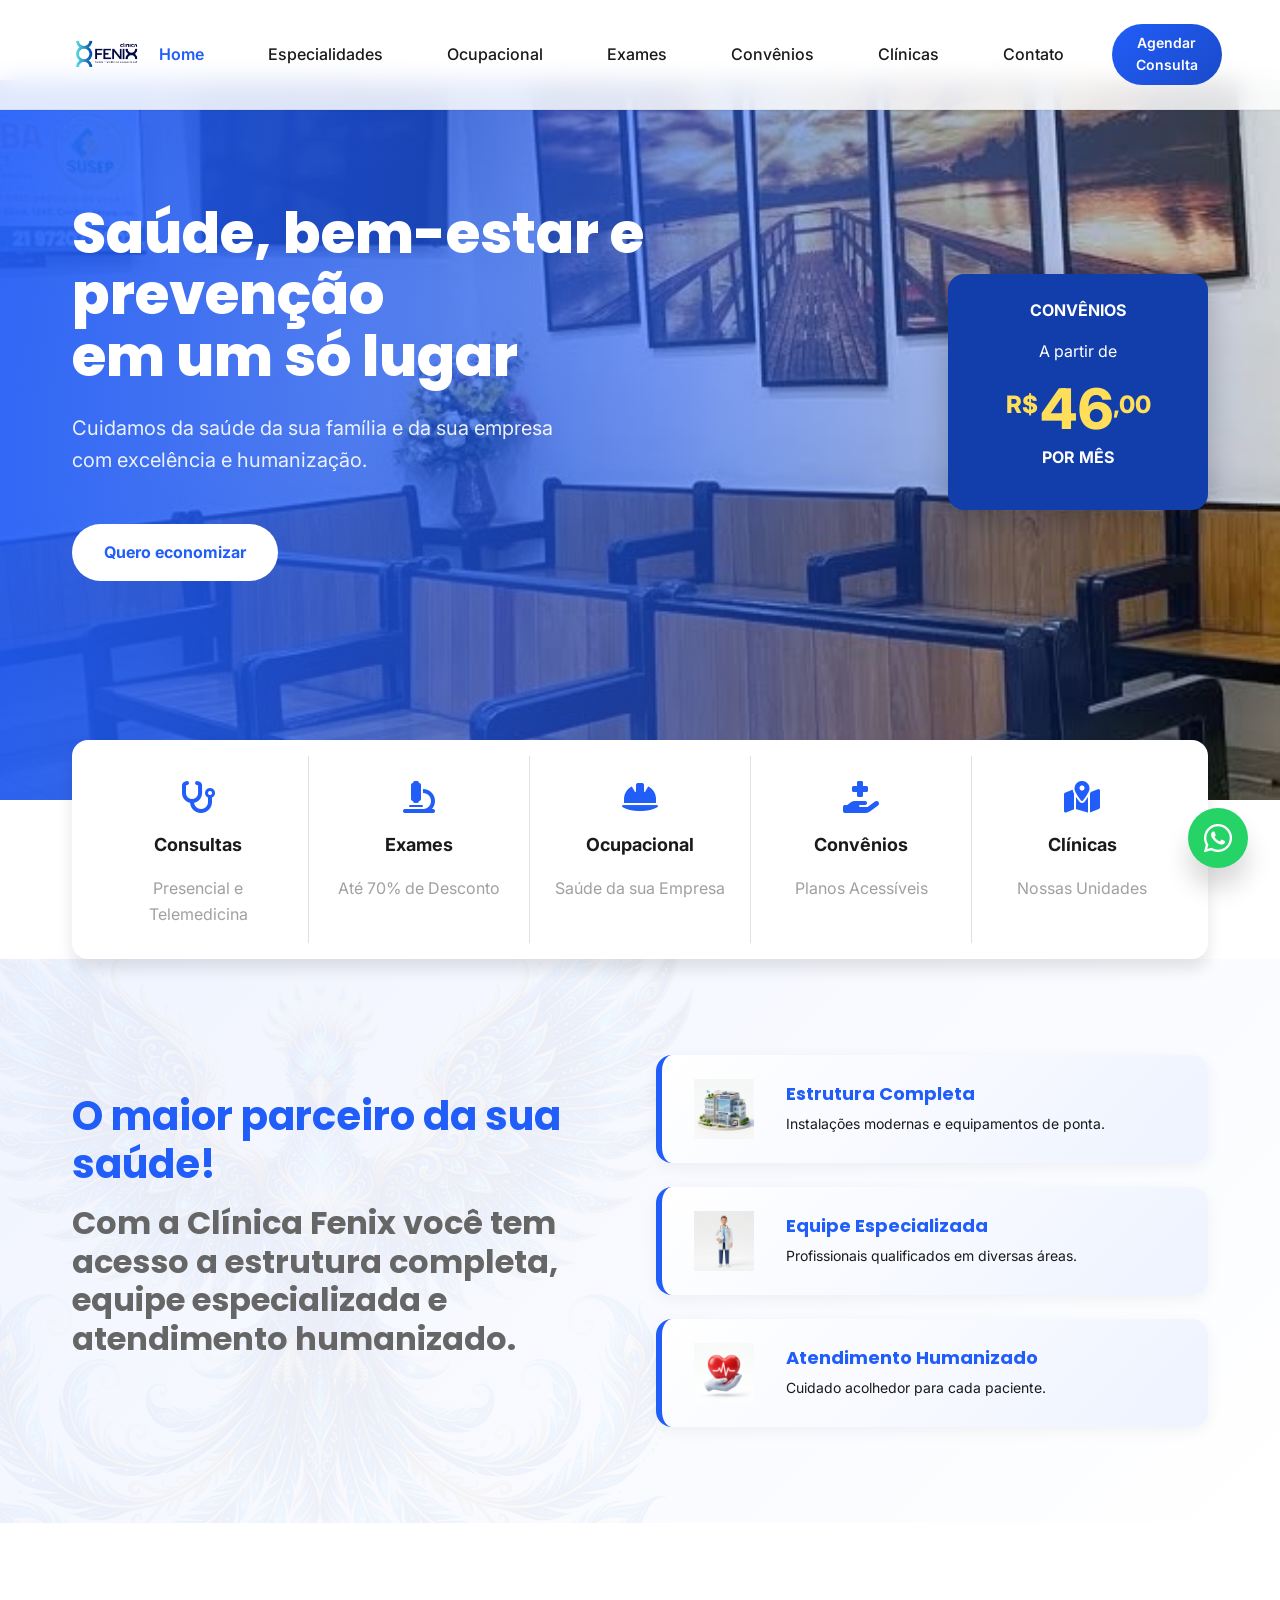
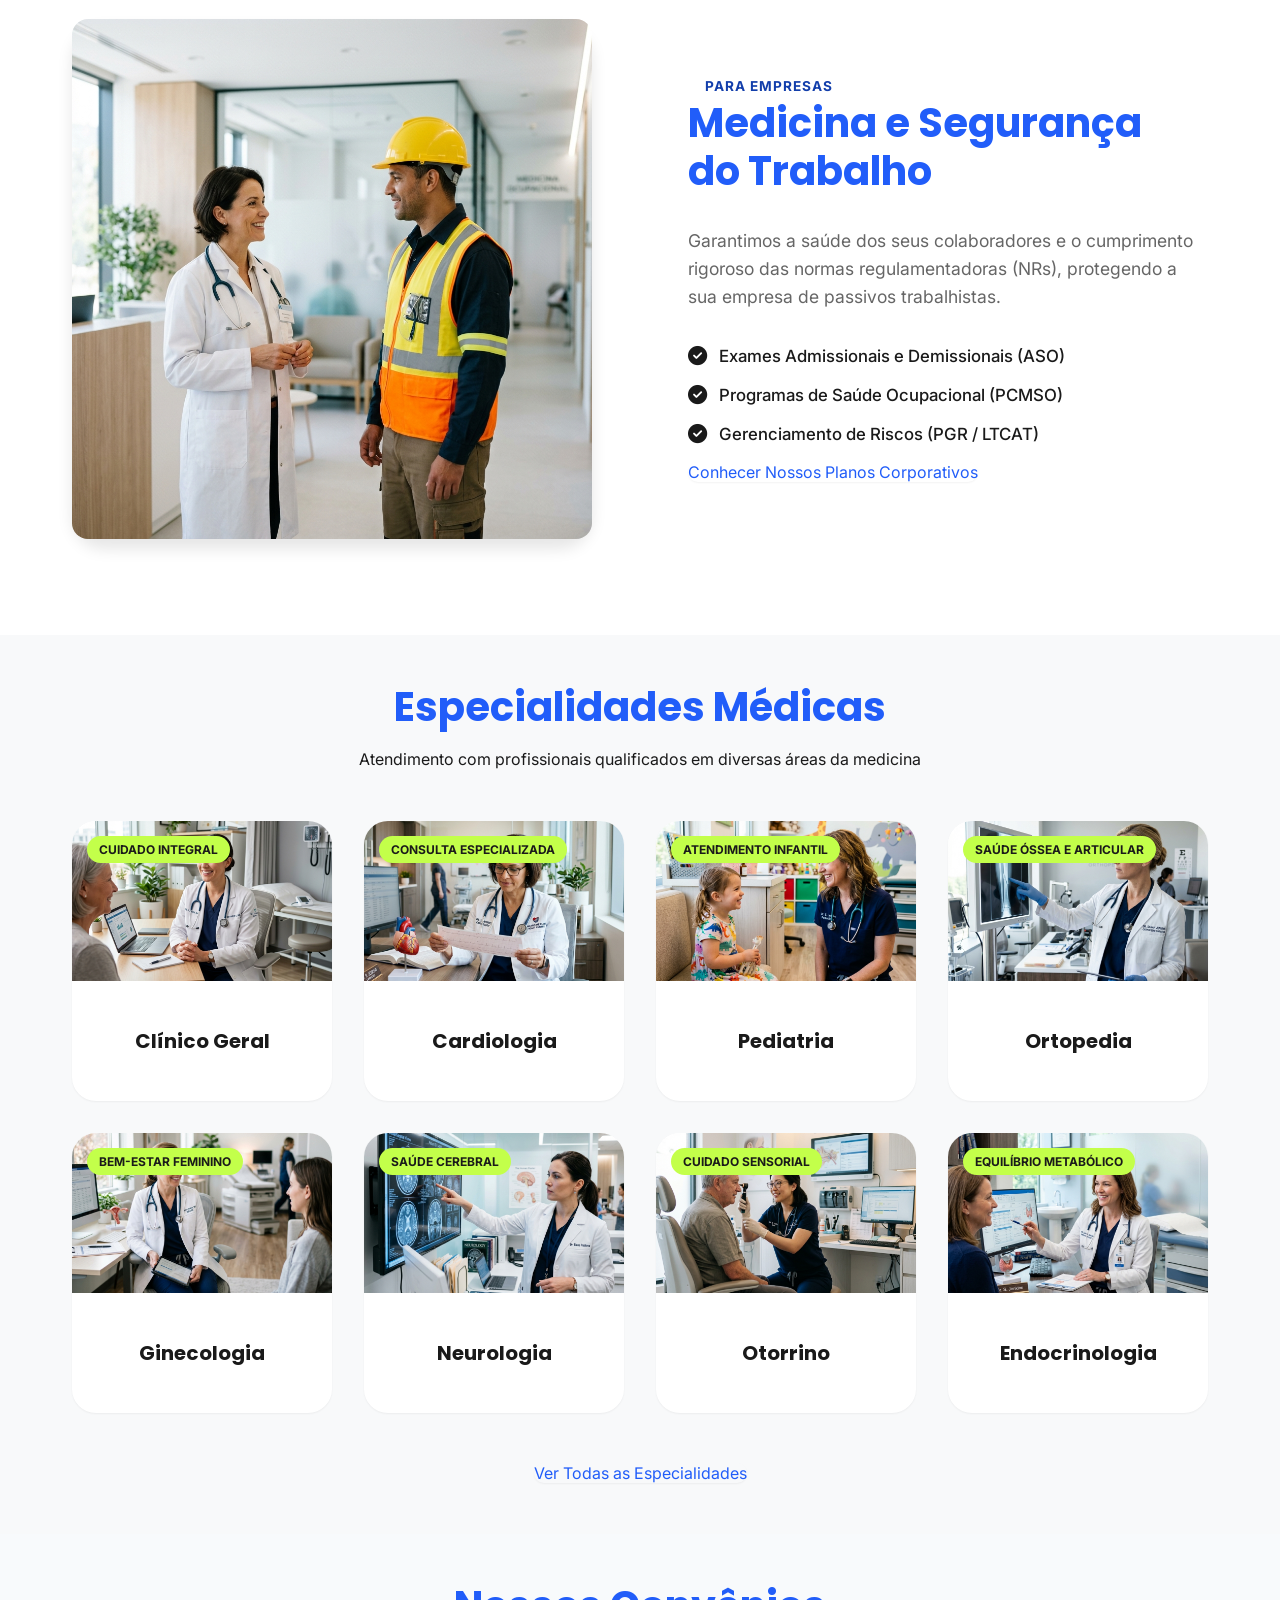
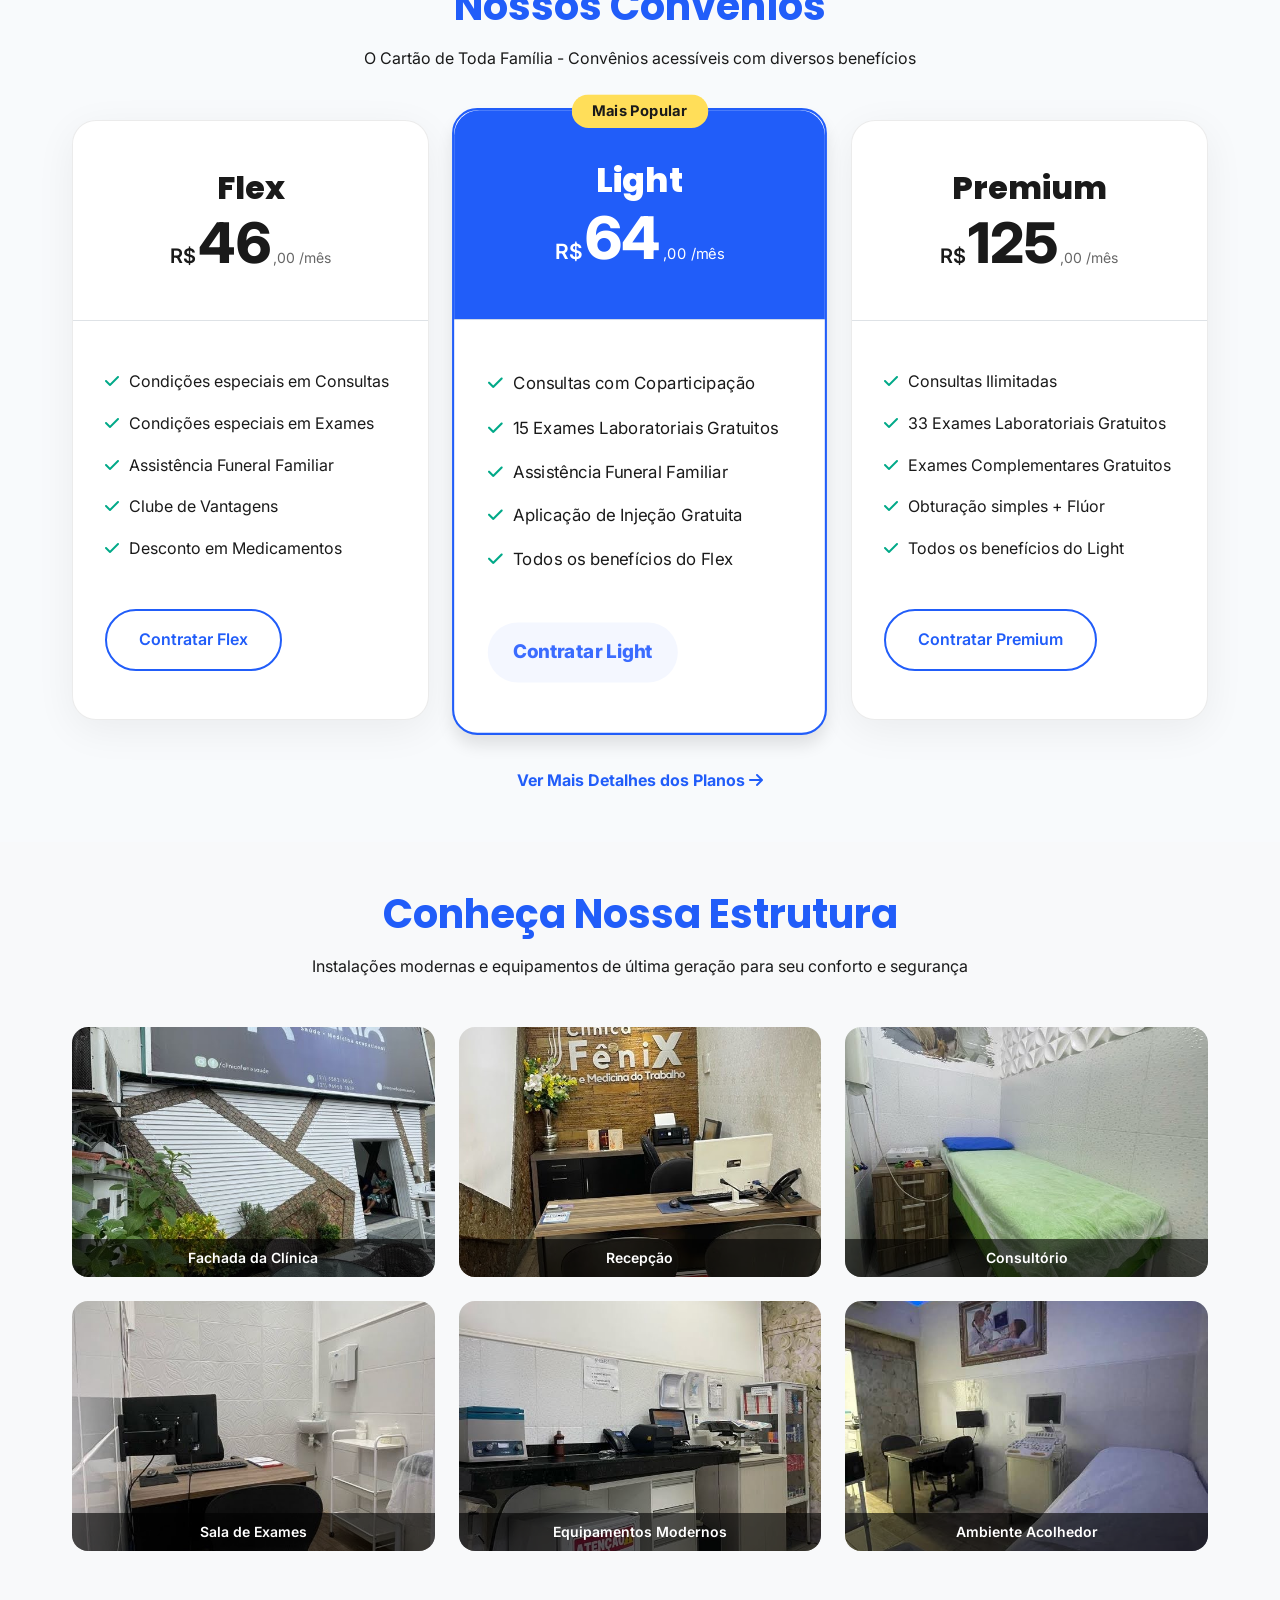
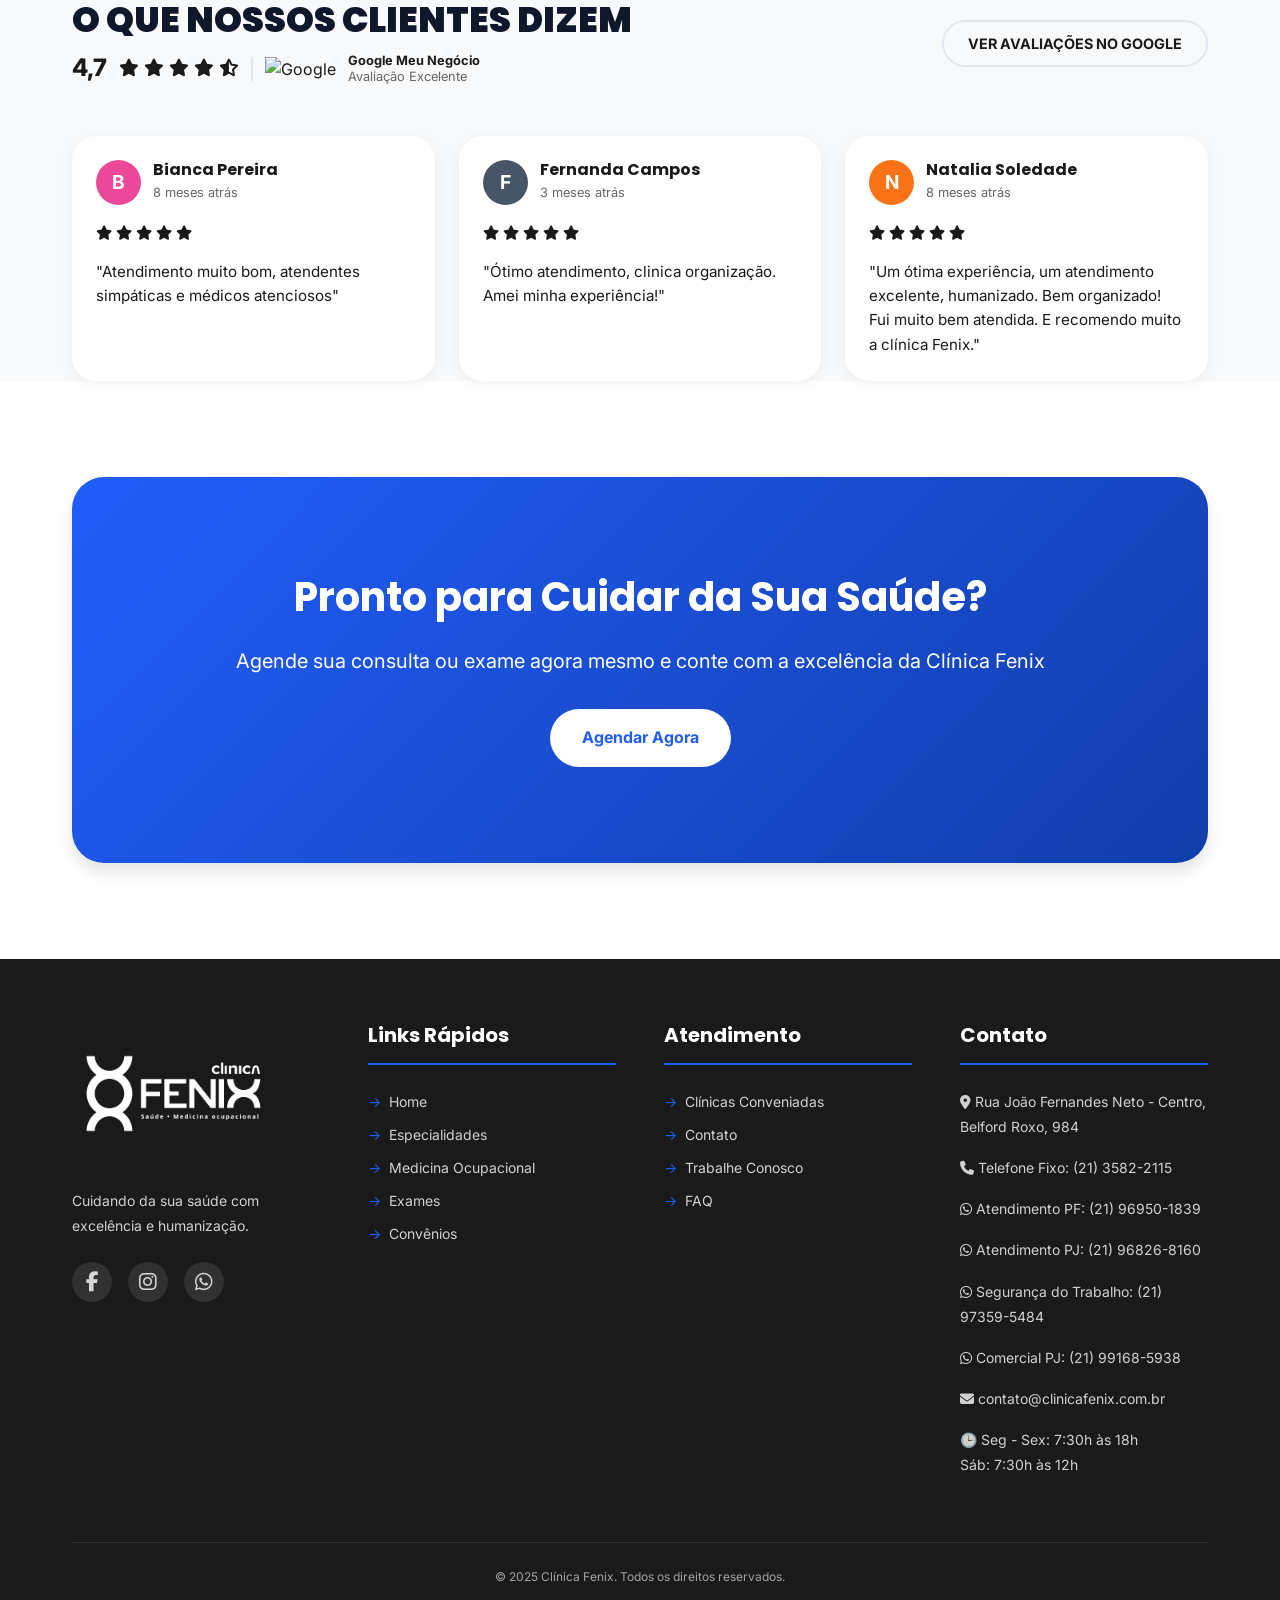
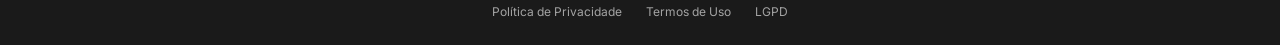
==== commit d3585333: "Subir aalterações nos preços" ====
--- a/index.html
+++ b/index.html
@@ -75,7 +75,7 @@
                         <p class="text-small text-white fw-bold m-0 px-1">CONVÊNIOS</p>
                         <p class="text-small text-white m-0">A partir de</p>
                         <div class="price-display">
-                            <span class="currency">R$</span><span class="value">43</span><span class="cents">,00</span>
+                            <span class="currency">R$</span><span class="value">46</span><span class="cents">,00</span>
                         </div>
                         <p class="text-small text-white fw-bold m-0">POR MÊS</p>
                     </div>
@@ -295,7 +295,7 @@
                     <div class="plano-header">
                         <h3>Flex</h3>
                         <div class="price">
-                            <span class="currency">R$</span><span class="value">43</span><span class="period">,00 /mês</span>
+                            <span class="currency">R$</span><span class="value">46</span><span class="period">,00 /mês</span>
                         </div>
                     </div>
                     <div class="plano-body">
@@ -334,7 +334,7 @@
                     <div class="plano-header">
                         <h3>Premium</h3>
                         <div class="price">
-                            <span class="currency">R$</span><span class="value">118</span><span class="period">,00 /mês</span>
+                            <span class="currency">R$</span><span class="value">125</span><span class="period">,00 /mês</span>
                         </div>
                     </div>
                     <div class="plano-body">
@@ -535,7 +535,7 @@
                     <p><i class="fab fa-whatsapp"></i> Segurança do Trabalho: (21) 97359-5484</p>
                     <p><i class="fab fa-whatsapp"></i> Comercial PJ: (21) 99168-5938</p>
                     <p><i class="fas fa-envelope"></i> contato@clinicafenix.com.br</p>
-                    <p>🕒 Seg - Sex: 7:30h às 18h<br>Sáb: 7:30h às 18h</p>
+                    <p>🕒 Seg - Sex: 7:30h às 18h<br>Sáb: 7:30h às 12h</p>
                 </div>
             </div>
             
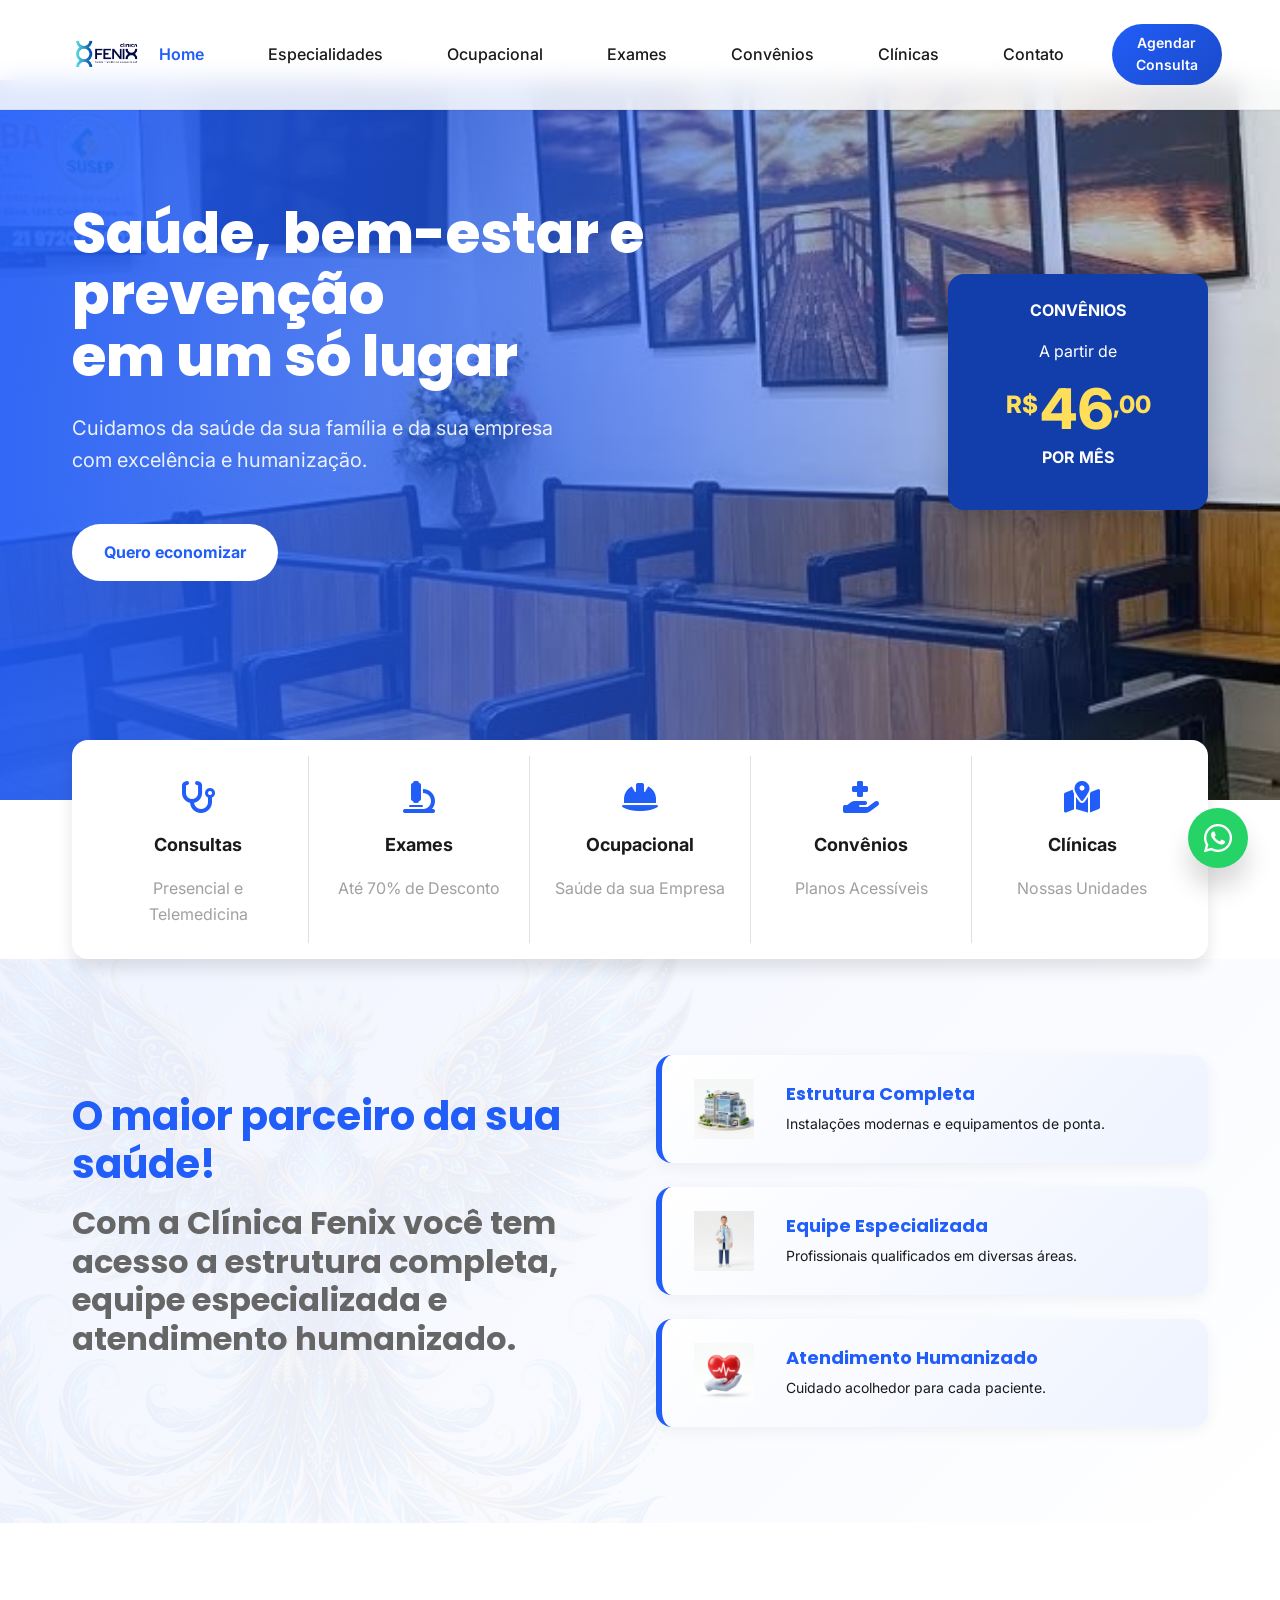
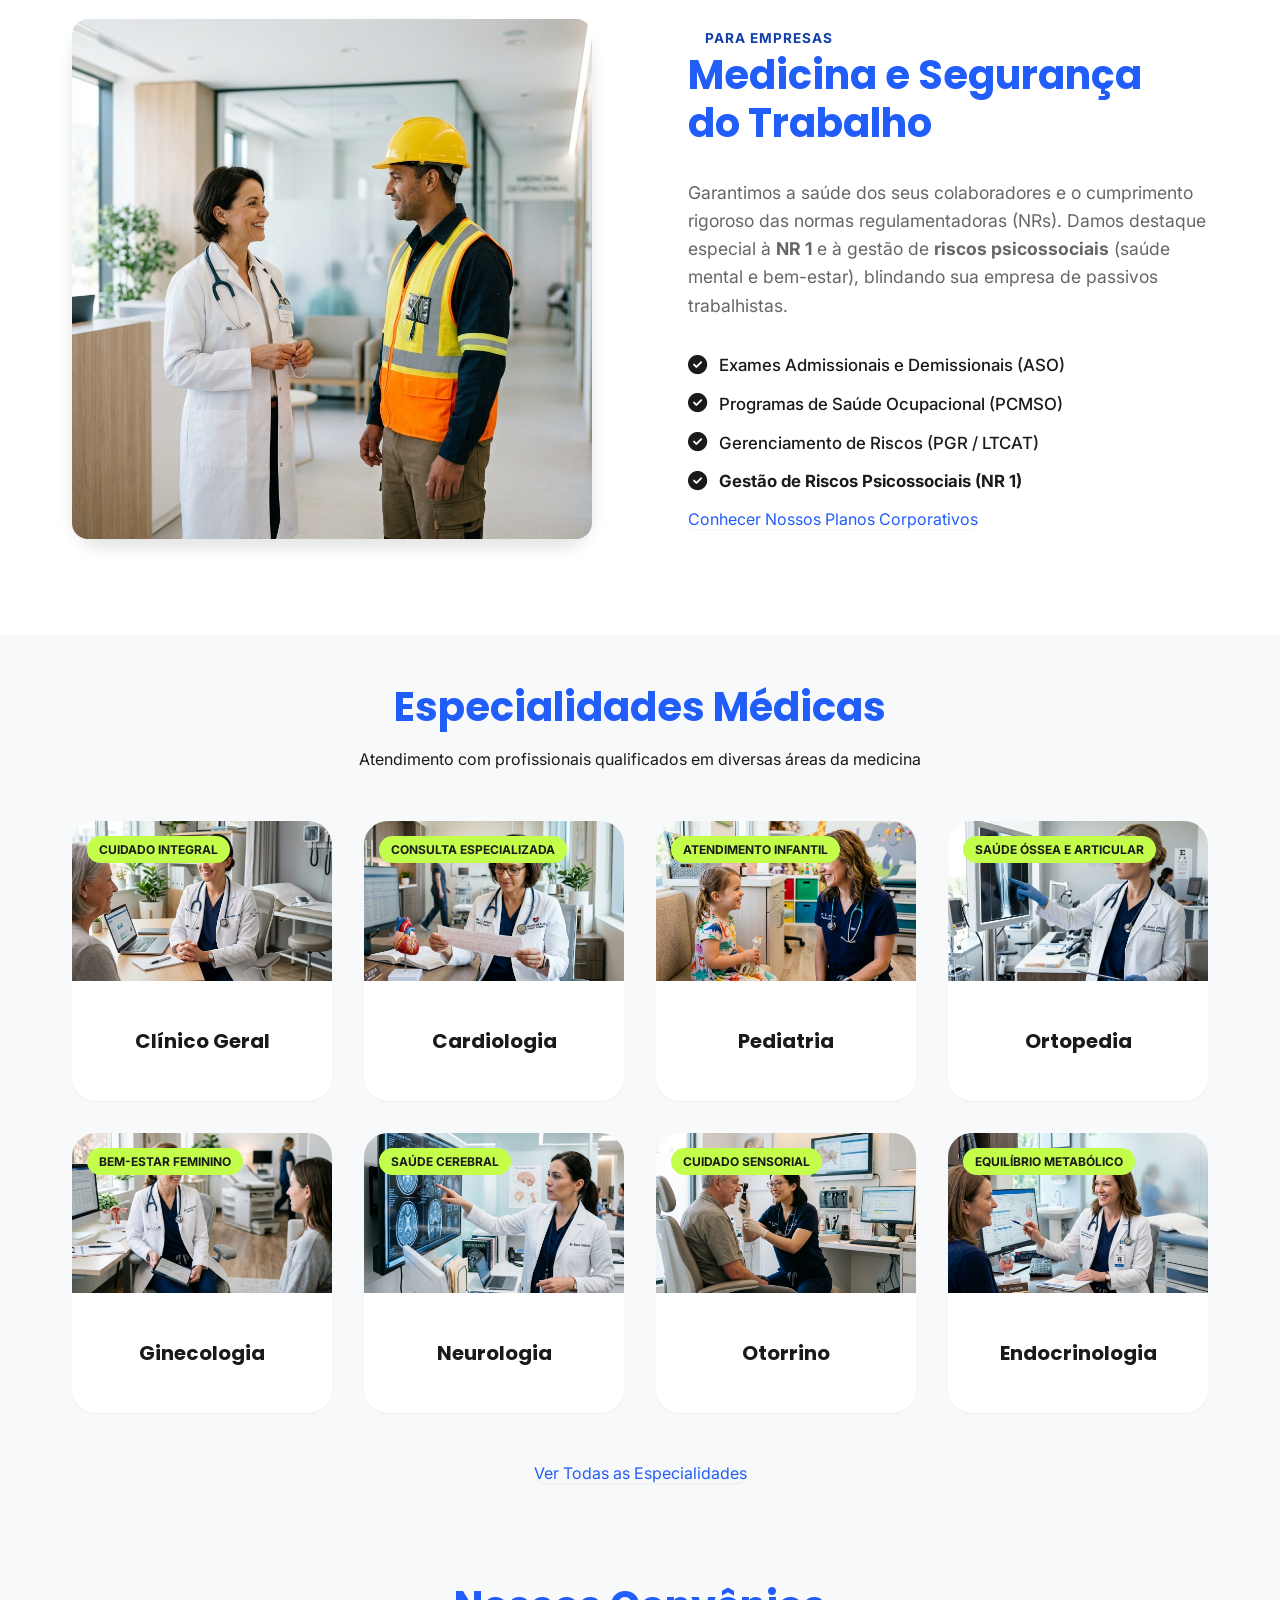
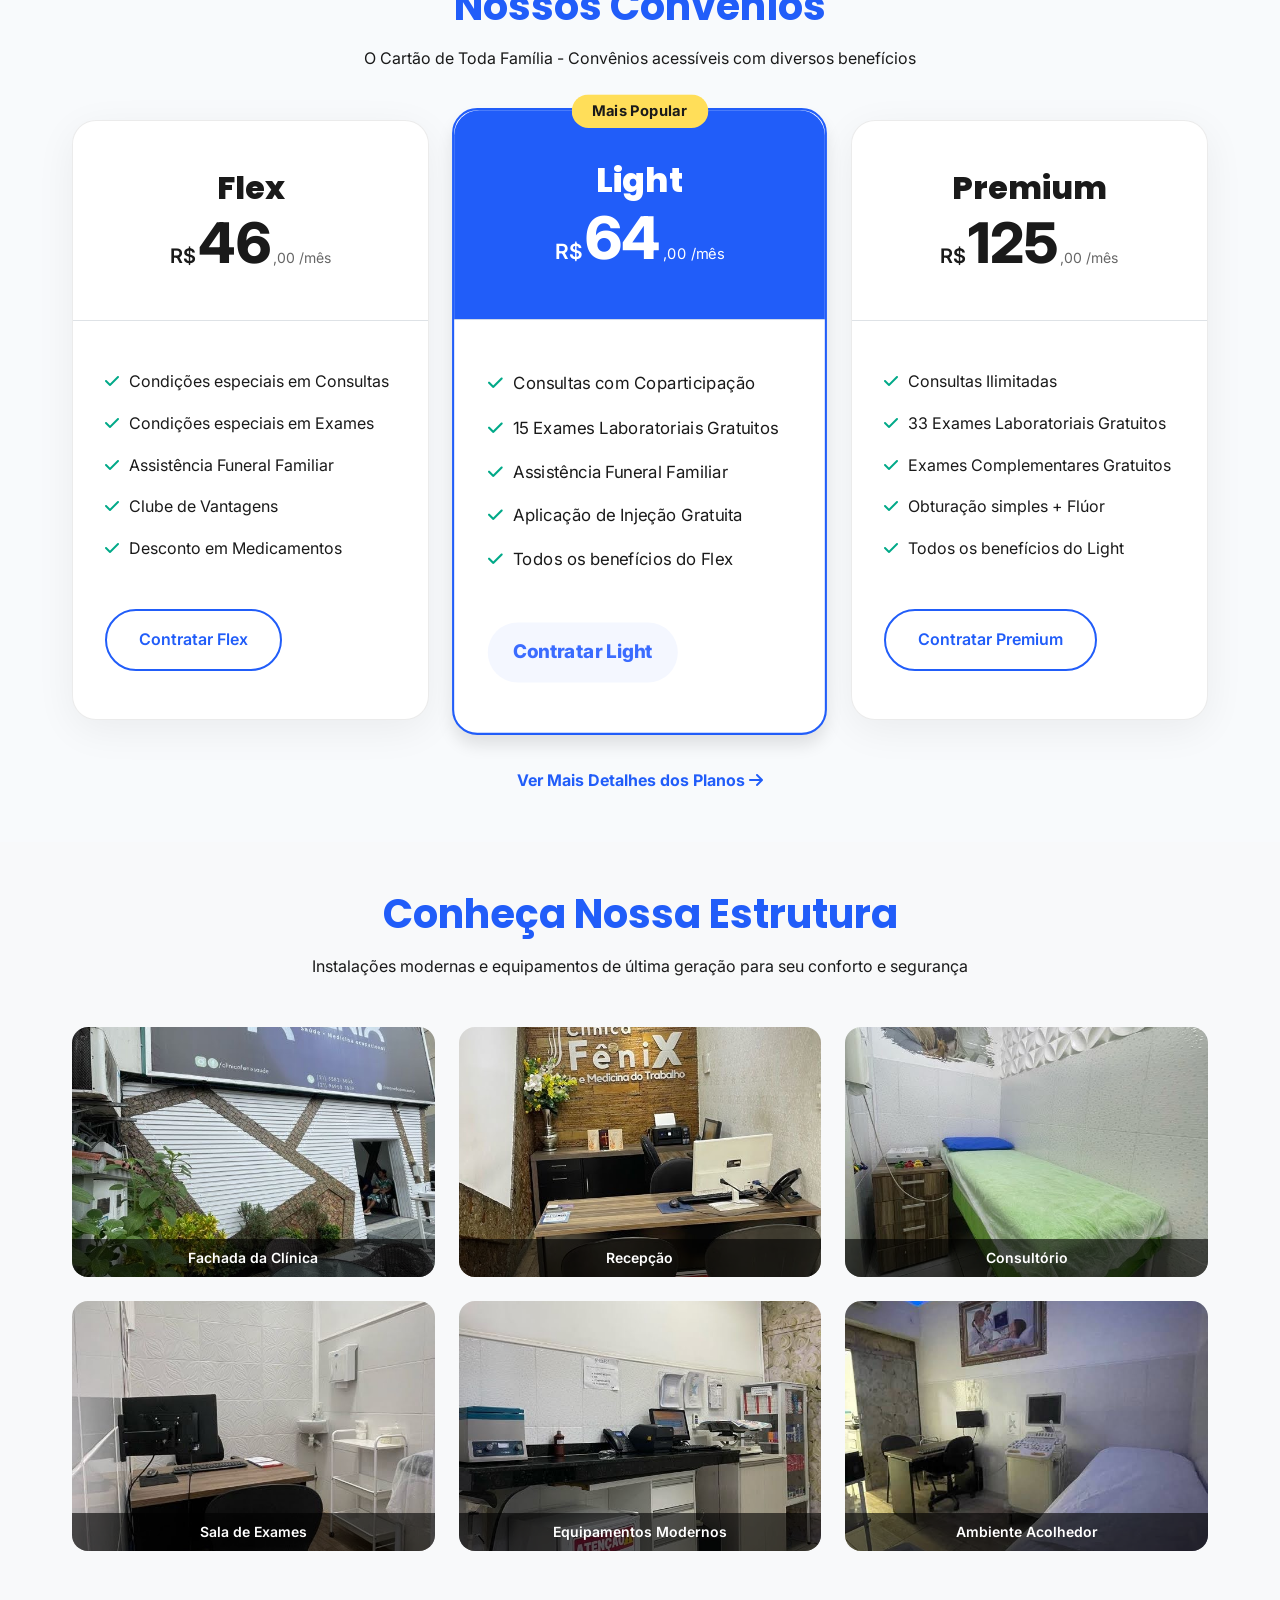
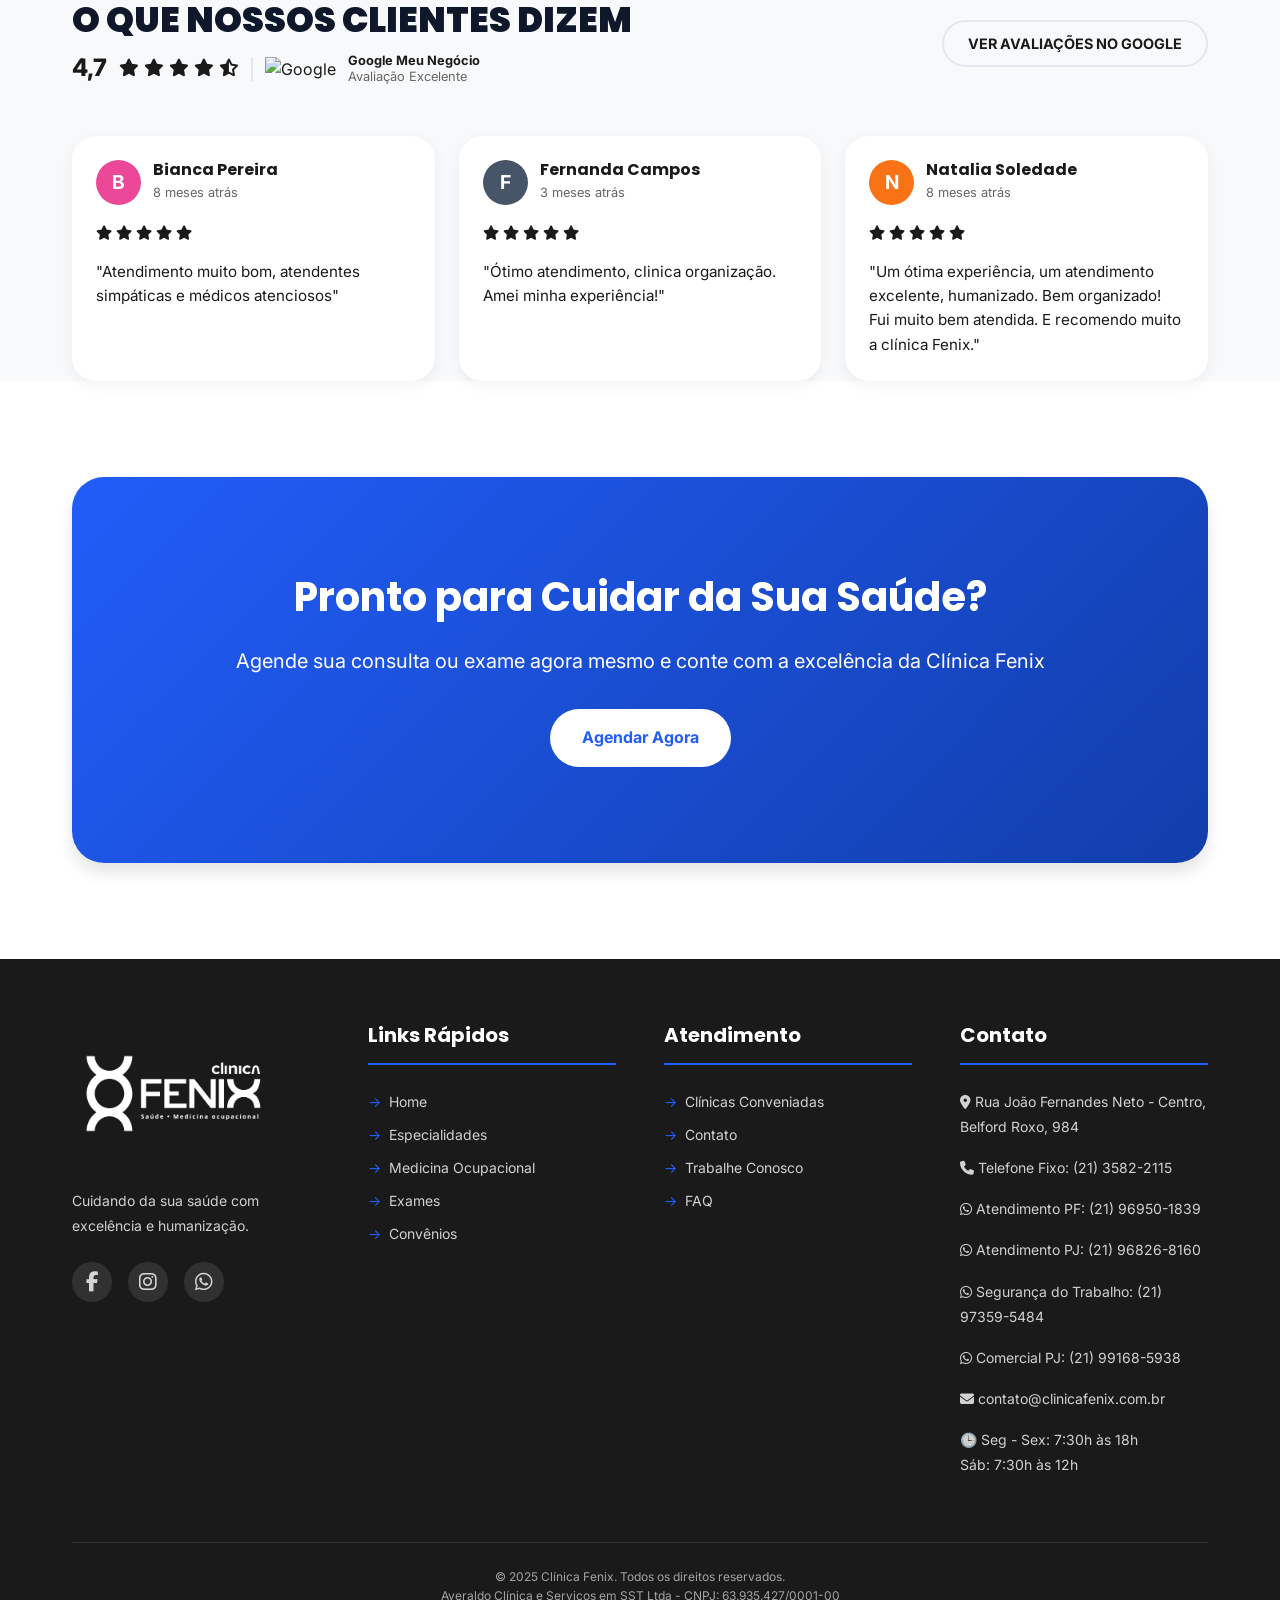
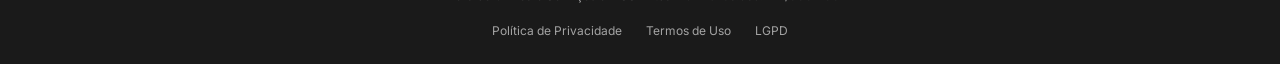
==== commit 4bc9bbd5: "Subir alterações razão social e cnpj" ====
--- a/index.html
+++ b/index.html
@@ -178,13 +178,14 @@
                     <span class="badge-tag mb-3 d-inline-block">Para Empresas</span>
                     <h2 class="section-title text-primary fw-bold mb-4">Medicina e Segurança<br>do Trabalho</h2>
                     <p class="text-gray-500 mb-4" style="font-size: 1.1rem; line-height: 1.6;">
-                        Garantimos a saúde dos seus colaboradores e o cumprimento rigoroso das normas regulamentadoras (NRs), protegendo a sua empresa de passivos trabalhistas.
+                        Garantimos a saúde dos seus colaboradores e o cumprimento rigoroso das normas regulamentadoras (NRs). Damos destaque especial à <strong>NR 1</strong> e à gestão de <strong>riscos psicossociais</strong> (saúde mental e bem-estar), blindando sua empresa de passivos trabalhistas.
                     </p>
                     
                     <ul class="features-list-modern mb-5">
                         <li><i class="fas fa-check-circle text-secondary"></i> Exames Admissionais e Demissionais (ASO)</li>
                         <li><i class="fas fa-check-circle text-secondary"></i> Programas de Saúde Ocupacional (PCMSO)</li>
                         <li><i class="fas fa-check-circle text-secondary"></i> Gerenciamento de Riscos (PGR / LTCAT)</li>
+                        <li><i class="fas fa-check-circle text-secondary"></i> <strong>Gestão de Riscos Psicossociais (NR 1)</strong></li>
                     </ul>
                     
                     <a href="medicina-ocupacional.html" class="btn btn-primary rounded-5 px-5 py-3 shadow-sm">
@@ -540,7 +541,7 @@
             </div>
             
             <div class="footer-bottom">
-                <p>&copy; 2025 Clínica Fenix. Todos os direitos reservados.</p>
+                <p>&copy; 2025 Clínica Fenix. Todos os direitos reservados. <br> Averaldo Clínica e Serviços em SST Ltda - CNPJ: 63.935.427/0001-00</p>
                 <div class="footer-links">
                     <a href="#">Política de Privacidade</a>
                     <a href="#">Termos de Uso</a>
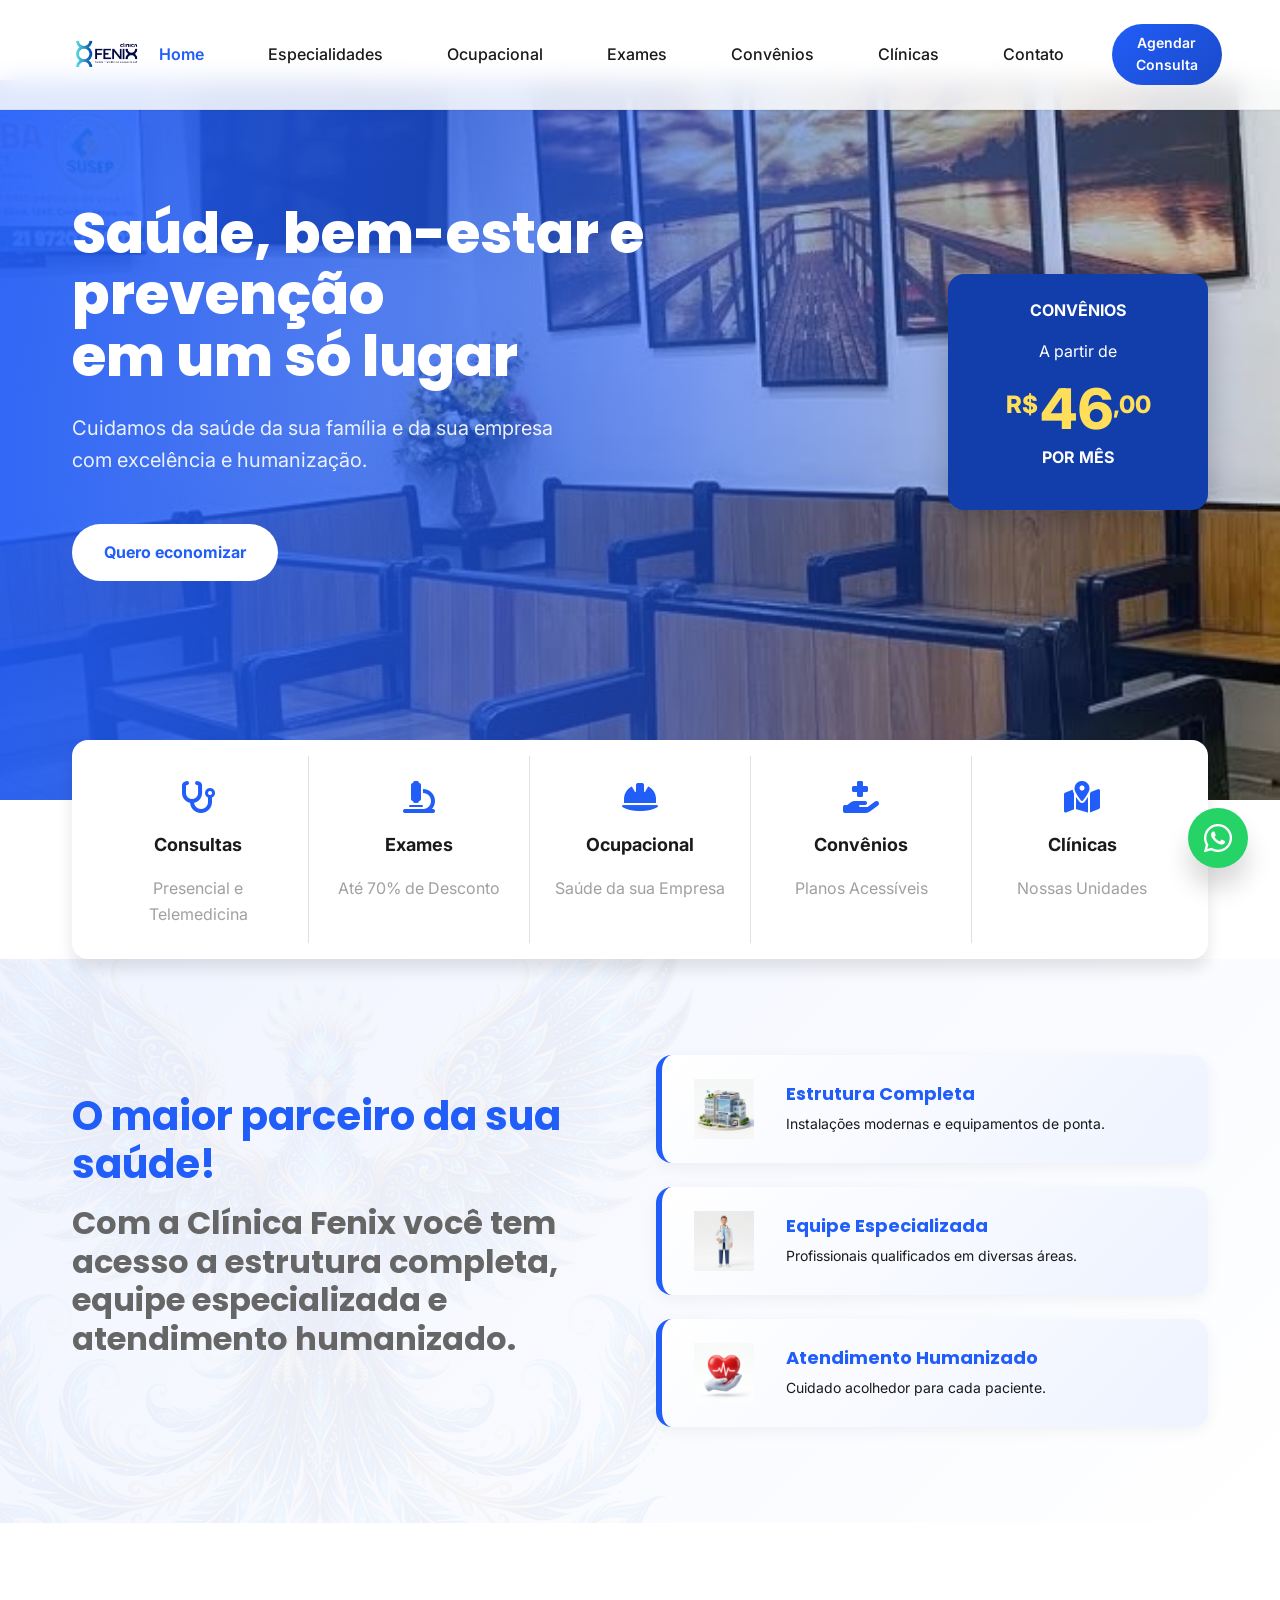
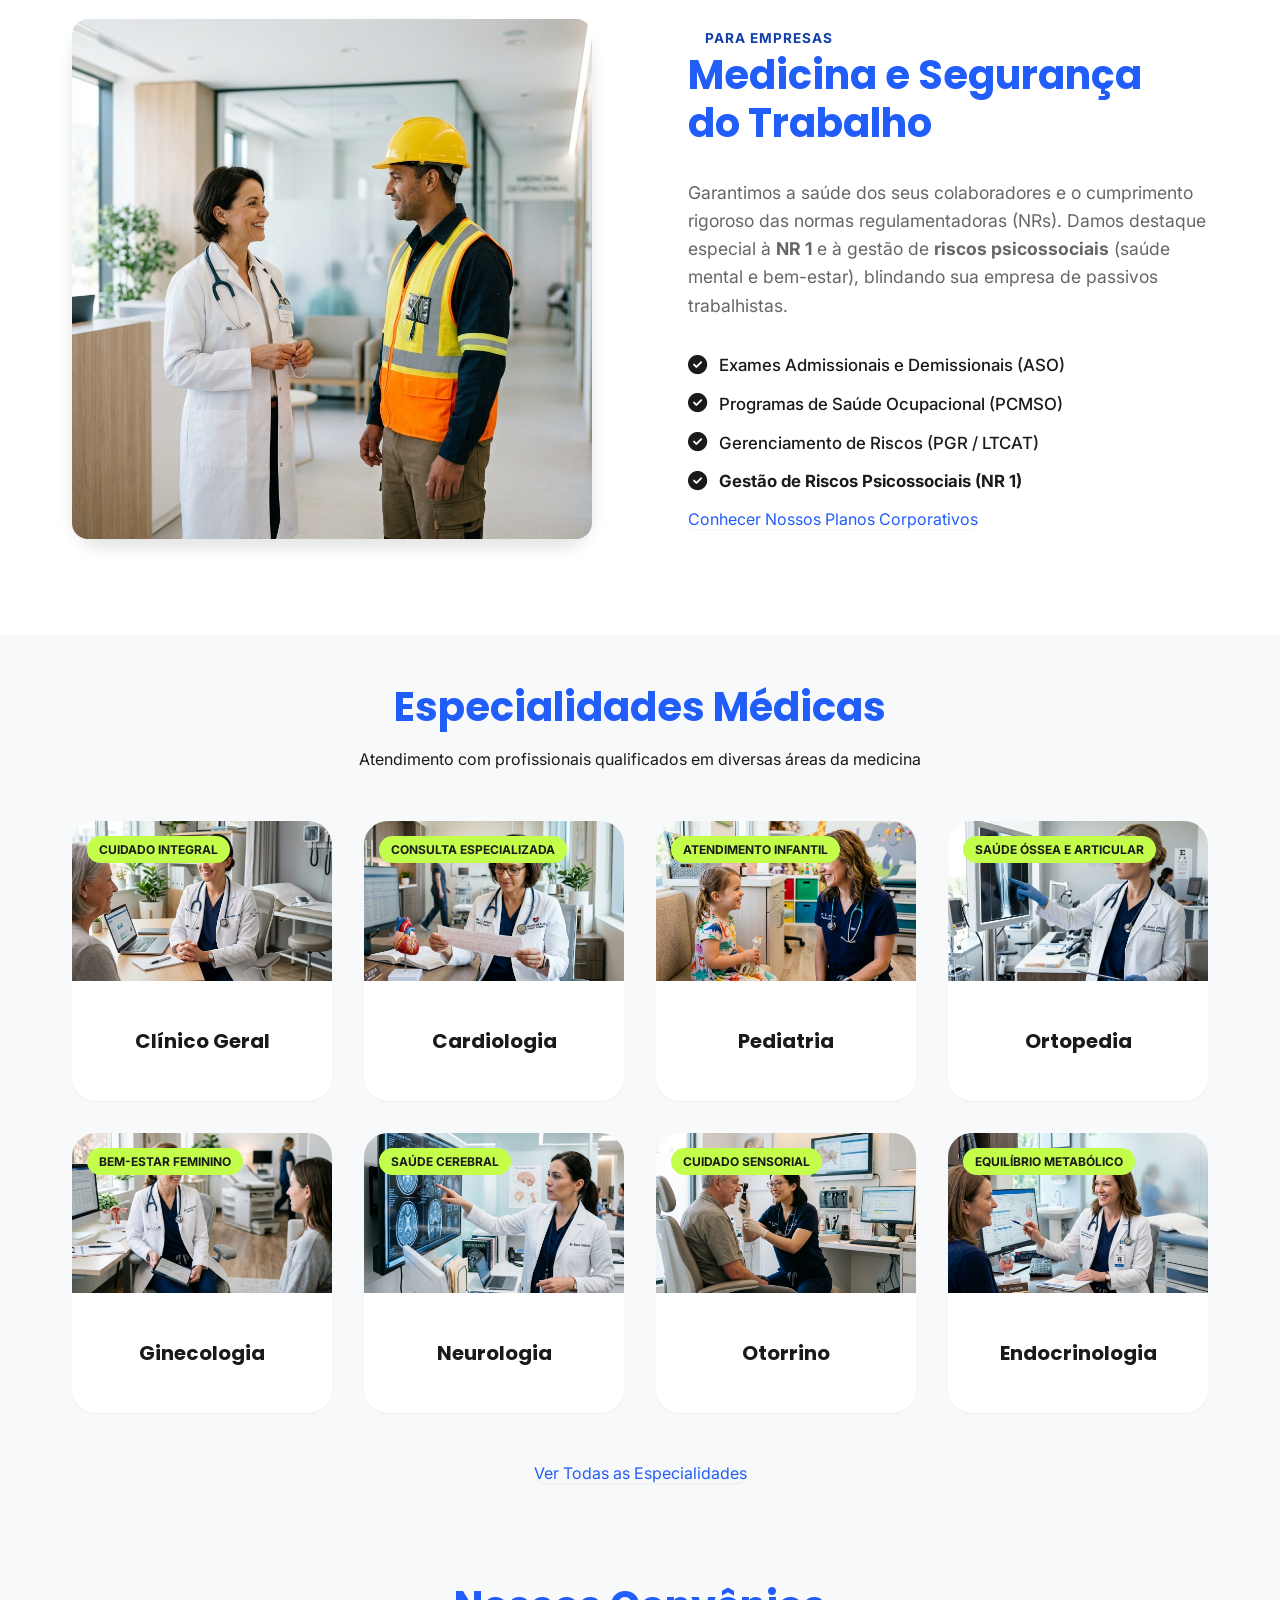
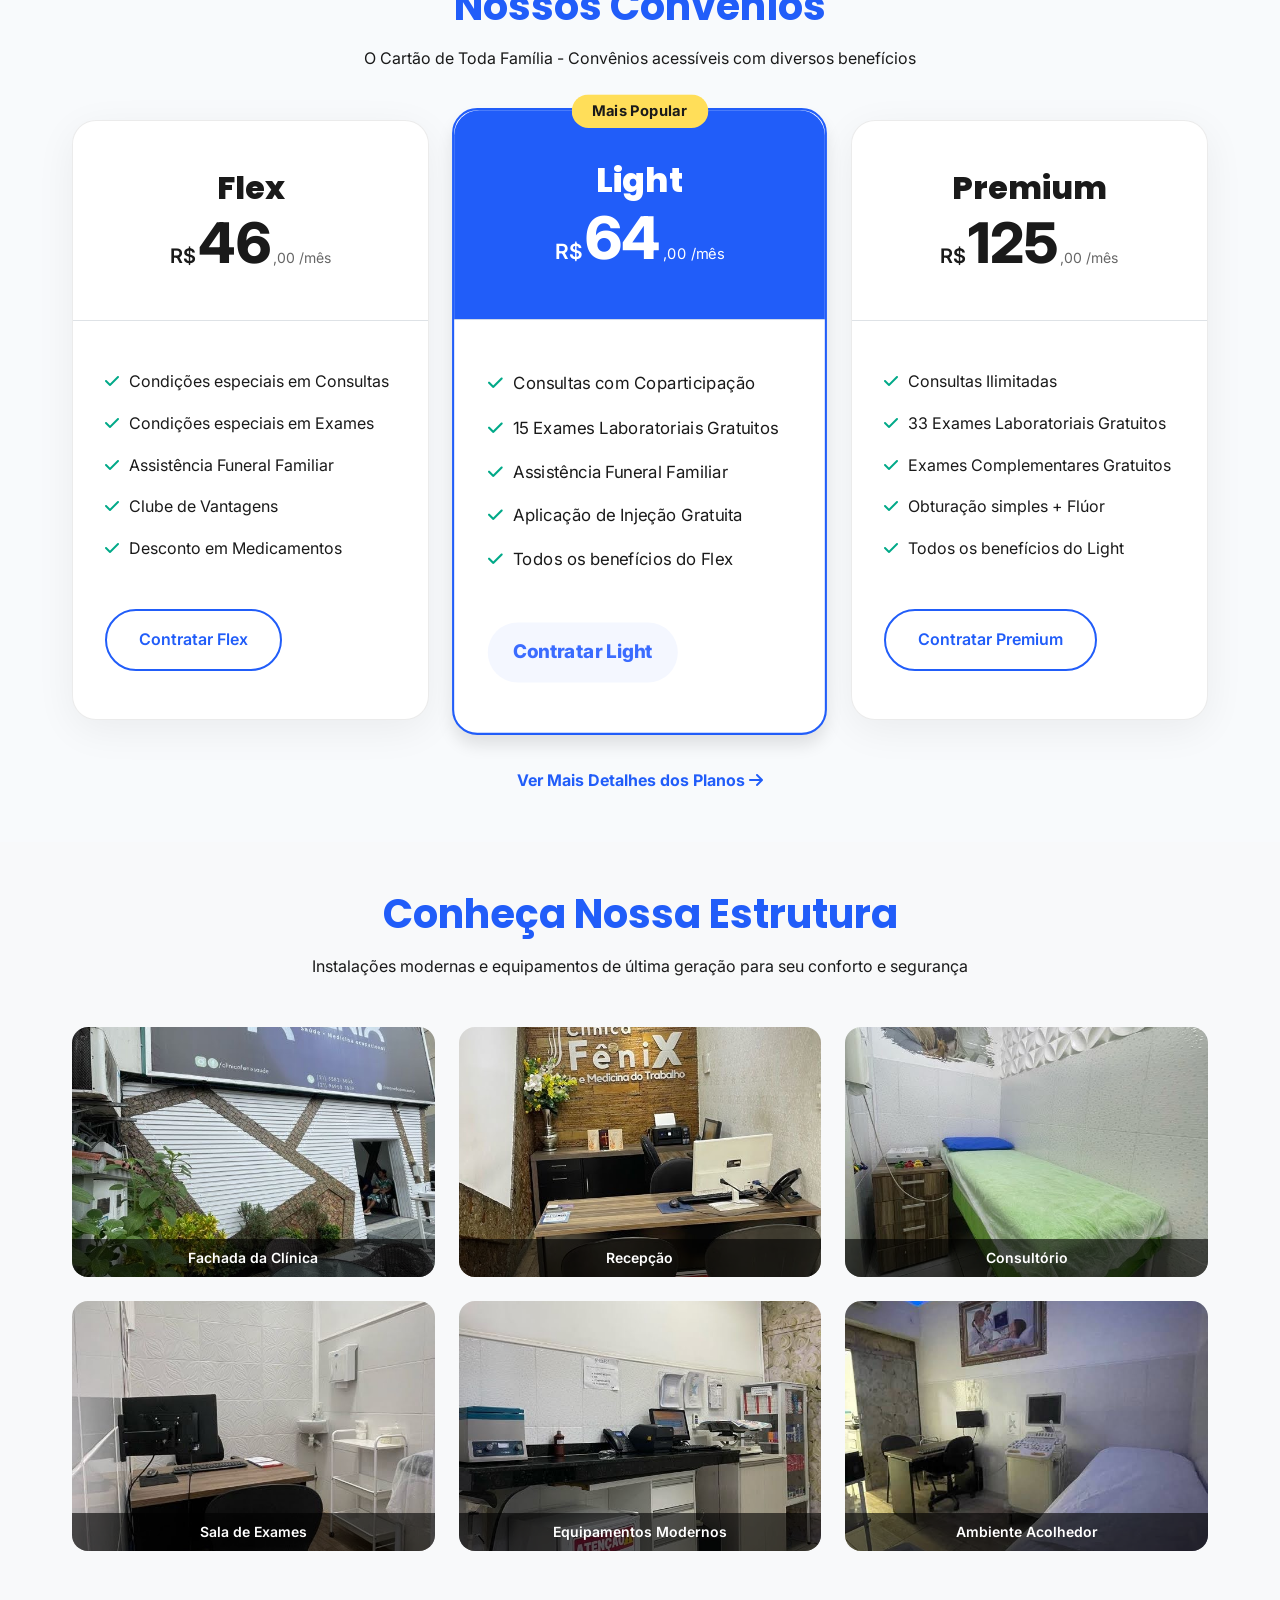
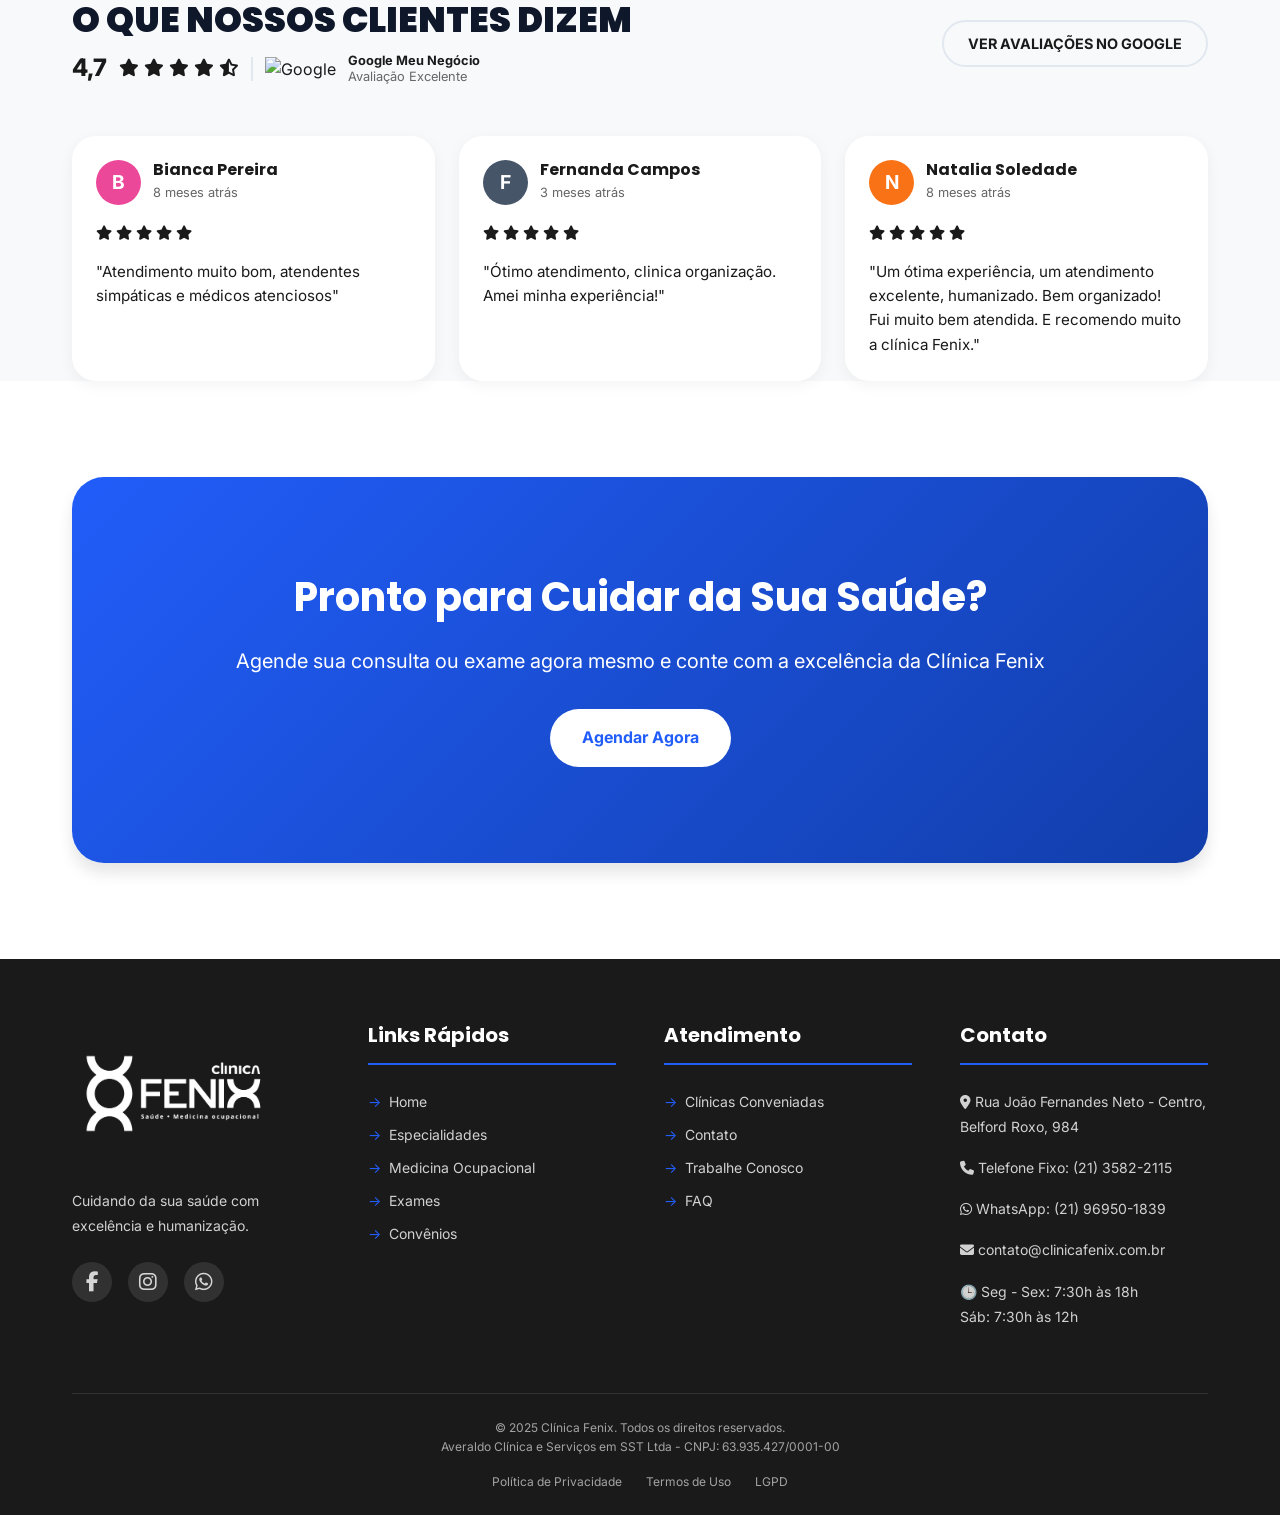
==== commit 73e55e9d: "subir alterações" ====
--- a/index.html
+++ b/index.html
@@ -3,10 +3,74 @@
 <head>
     <meta charset="UTF-8">
     <meta name="viewport" content="width=device-width, initial-scale=1.0">
-    <meta name="description" content="Clínica Fenix - Saúde e Medicina Ocupacional. Especialidades médicas, exames, convênios e serviços de segurança do trabalho.">
-    <meta name="keywords" content="clínica, medicina ocupacional, exames, especialidades médicas, convênios, saúde, segurança do trabalho">
+    <title>Clínica Fenix - Clínica Médica e Medicina do Trabalho em Belford Roxo</title>
+    <meta name="description" content="A Clínica Fenix em Belford Roxo oferece consultas médicas em diversas especialidades, exames laboratoriais/imagem e medicina ocupacional (ASO, PCMSO, PGR) para empresas.">
+    <meta name="keywords" content="clínica médica belford roxo, medicina ocupacional belford roxo, exames aso belford roxo, consultas belford roxo, pgr pcmso, clínica fenix, exames laboratoriais">
     <meta name="author" content="Clínica Fenix">
-    <title>Clínica Fenix - Saúde e Medicina Ocupacional</title>
+    <link rel="canonical" href="https://clinicafenix.com.br/index.html">
+
+    <!-- Open Graph / Facebook -->
+    <meta property="og:type" content="website">
+    <meta property="og:url" content="https://clinicafenix.com.br/index.html">
+    <meta property="og:title" content="Clínica Fenix - Clínica Médica e Medicina do Trabalho em Belford Roxo">
+    <meta property="og:description" content="A Clínica Fenix em Belford Roxo oferece consultas médicas em diversas especialidades, exames laboratoriais/imagem e medicina ocupacional (ASO, PCMSO, PGR) para empresas.">
+    <meta property="og:image" content="https://clinicafenix.com.br/img/LogoClinicaFenix.png">
+    <meta property="og:locale" content="pt_BR">
+
+    <!-- Twitter -->
+    <meta property="twitter:card" content="summary_large_image">
+    <meta property="twitter:url" content="https://clinicafenix.com.br/index.html">
+    <meta property="twitter:title" content="Clínica Fenix - Clínica Médica e Medicina do Trabalho em Belford Roxo">
+    <meta property="twitter:description" content="A Clínica Fenix em Belford Roxo oferece consultas médicas em diversas especialidades, exames laboratoriais/imagem e medicina ocupacional (ASO, PCMSO, PGR) para empresas.">
+    <meta property="twitter:image" content="https://clinicafenix.com.br/img/LogoClinicaFenix.png">
+
+    <!-- JSON-LD LocalBusiness Structured Data -->
+    <script type="application/ld+json">
+    {
+      "@context": "https://schema.org",
+      "@type": "MedicalBusiness",
+      "name": "Clínica Fenix",
+      "legalName": "Averaldo Clínica e Serviços em SST Ltda",
+      "taxID": "63.935.427/0001-00",
+      "image": "https://clinicafenix.com.br/img/LogoClinicaFenix.png",
+      "logo": "https://clinicafenix.com.br/img/LogoClinicaFenix.png",
+      "url": "https://clinicafenix.com.br",
+      "telephone": "+55-21-3582-2115",
+      "address": {
+        "@type": "PostalAddress",
+        "streetAddress": "Rua João Fernandes Neto, 984",
+        "addressLocality": "Belford Roxo",
+        "addressRegion": "RJ",
+        "postalCode": "26113-250",
+        "addressCountry": "BR"
+      },
+      "geo": {
+        "@type": "GeoCoordinates",
+        "latitude": "-22.7644265",
+        "longitude": "-43.3995874"
+      },
+      "openingHoursSpecification": [
+        {
+          "@type": "OpeningHoursSpecification",
+          "dayOfWeek": ["Monday", "Tuesday", "Wednesday", "Thursday", "Friday"],
+          "opens": "07:30",
+          "closes": "18:00"
+        },
+        {
+          "@type": "OpeningHoursSpecification",
+          "dayOfWeek": ["Saturday"],
+          "opens": "07:30",
+          "closes": "12:00"
+        }
+      ],
+      "contactPoint": {
+        "@type": "ContactPoint",
+        "telephone": "+55-21-96950-1839",
+        "contactType": "customer service",
+        "availableLanguage": "Portuguese"
+      }
+    }
+    </script>
 
     <!-- Font Awesome -->
     <link rel="stylesheet" href="https://cdnjs.cloudflare.com/ajax/libs/font-awesome/6.5.2/css/all.min.css" integrity="sha512-SnH5WK+bZxgPHs44uWIX+LLJAJ9/2PkPKZ5QiAj6Ta86w+fsb2TkcmfRyVX3pBnMFcV7oQPJkl9QevSCWr3W6A==" crossorigin="anonymous" referrerpolicy="no-referrer" />
@@ -42,7 +106,7 @@
                 <a href="clinicas-conveniadas.html" class="nav-link">Clínicas</a>
                 <a href="contato.html" class="nav-link">Contato</a>
                 
-                <a href="https://wa.me/5521991685938" class="btn-agendar rounded-5" target="_blank">Agendar Consulta</a>
+                <a href="https://wa.me/5521969501839" class="btn-agendar rounded-5" target="_blank">Agendar Consulta</a>
             </nav>
             
             <button class="menu-toggle" id="menuToggle">☰</button>
@@ -66,7 +130,7 @@
                     <p class="hero-subtitle">Cuidamos da saúde da sua família e da sua empresa com excelência e humanização.</p>
                     
                     <div class="hero-buttons">
-                        <a href="https://wa.me/5521991685938" class="btn btn-secondary rounded-5" target="_blank">Quero economizar</a>
+                        <a href="https://wa.me/5521969501839" class="btn btn-secondary rounded-5" target="_blank">Quero economizar</a>
                     </div>
                 </div>
                 
@@ -307,7 +371,7 @@
                             <li><i class="fa-solid fa-check text-success"></i> Clube de Vantagens</li>
                             <li><i class="fa-solid fa-check text-success"></i> Desconto em Medicamentos</li>
                         </ul>
-                        <a href="https://wa.me/5521991685938?text=Tenho+interesse+em+assinar+o+Convênio+Flex" class="btn btn-outline-primary rounded-5 w-100 mt-4" target="_blank">Contratar Flex</a>
+                        <a href="https://wa.me/5521969501839?text=Tenho+interesse+em+assinar+o+Convênio+Flex" class="btn btn-outline-primary rounded-5 w-100 mt-4" target="_blank">Contratar Flex</a>
                     </div>
                 </div>
                 
@@ -327,7 +391,7 @@
                             <li><i class="fa-solid fa-check text-success"></i> Aplicação de Injeção Gratuita</li>
                             <li><i class="fa-solid fa-check text-success"></i> Todos os benefícios do Flex</li>
                         </ul>
-                        <a href="https://wa.me/5521991685938?text=Tenho+interesse+em+assinar+o+Convênio+Light" class="btn btn-light-blue w-100 mt-4" target="_blank">Contratar Light</a>
+                        <a href="https://wa.me/5521969501839?text=Tenho+interesse+em+assinar+o+Convênio+Light" class="btn btn-light-blue w-100 mt-4" target="_blank">Contratar Light</a>
                     </div>
                 </div>
                 
@@ -346,7 +410,7 @@
                             <li><i class="fa-solid fa-check text-success"></i> Obturação simples + Flúor</li>
                             <li><i class="fa-solid fa-check text-success"></i> Todos os benefícios do Light</li>
                         </ul>
-                        <a href="https://wa.me/5521991685938?text=Tenho+interesse+em+assinar+o+Convênio+Premium" class="btn btn-outline-primary rounded-5 w-100 mt-4" target="_blank">Contratar Premium</a>
+                        <a href="https://wa.me/5521969501839?text=Tenho+interesse+em+assinar+o+Convênio+Premium" class="btn btn-outline-primary rounded-5 w-100 mt-4" target="_blank">Contratar Premium</a>
                     </div>
                 </div>
             </div>
@@ -486,7 +550,7 @@
                 <h2 class="fw-bold mb-3">Pronto para Cuidar da Sua Saúde?</h2>
                 <p class="mb-4">Agende sua consulta ou exame agora mesmo e conte com a excelência da Clínica Fenix</p>
                 <div class="cta-buttons">
-                    <a href="https://wa.me/5521991685938" class="btn btn-white rounded-5 px-5 py-3 fw-bold text-primary" target="_blank">Agendar Agora</a>
+                    <a href="https://wa.me/5521969501839" class="btn btn-white rounded-5 px-5 py-3 fw-bold text-primary" target="_blank">Agendar Agora</a>
                 </div>
             </div>
         </div>
@@ -502,7 +566,7 @@
                     <div class="social-links">
                         <a href="https://www.facebook.com/clinicafenix" target="_blank" aria-label="Facebook"><i class="fab fa-facebook-f"></i></a>
                         <a href="https://www.instagram.com/clinicafenixsaude" target="_blank" aria-label="Instagram"><i class="fab fa-instagram"></i></a>
-                        <a href="https://wa.me/5521991685938" target="_blank" aria-label="WhatsApp Comercial PJ"><i class="fab fa-whatsapp"></i></a>
+                        <a href="https://wa.me/5521969501839" target="_blank" aria-label="WhatsApp"><i class="fab fa-whatsapp"></i></a>
                     </div>
                 </div>
                 
@@ -531,10 +595,7 @@
                     <h3>Contato</h3>
                     <p><i class="fas fa-map-marker-alt"></i> Rua João Fernandes Neto - Centro, Belford Roxo, 984</p>
                     <p><i class="fas fa-phone"></i> Telefone Fixo: (21) 3582-2115</p>
-                    <p><i class="fab fa-whatsapp"></i> Atendimento PF: (21) 96950-1839</p>
-                    <p><i class="fab fa-whatsapp"></i> Atendimento PJ: (21) 96826-8160</p>
-                    <p><i class="fab fa-whatsapp"></i> Segurança do Trabalho: (21) 97359-5484</p>
-                    <p><i class="fab fa-whatsapp"></i> Comercial PJ: (21) 99168-5938</p>
+                    <p><i class="fab fa-whatsapp"></i> WhatsApp: (21) 96950-1839</p>
                     <p><i class="fas fa-envelope"></i> contato@clinicafenix.com.br</p>
                     <p>🕒 Seg - Sex: 7:30h às 18h<br>Sáb: 7:30h às 12h</p>
                 </div>
@@ -552,7 +613,7 @@
     </footer>
 
     <!-- WhatsApp Flutuante -->
-    <a href="https://wa.me/5521991685938" class="whatsapp-float" target="_blank" aria-label="WhatsApp Comercial PJ">
+    <a href="https://wa.me/5521969501839" class="whatsapp-float" target="_blank" aria-label="WhatsApp">
         <i class="fab fa-whatsapp"></i>
     </a>
 
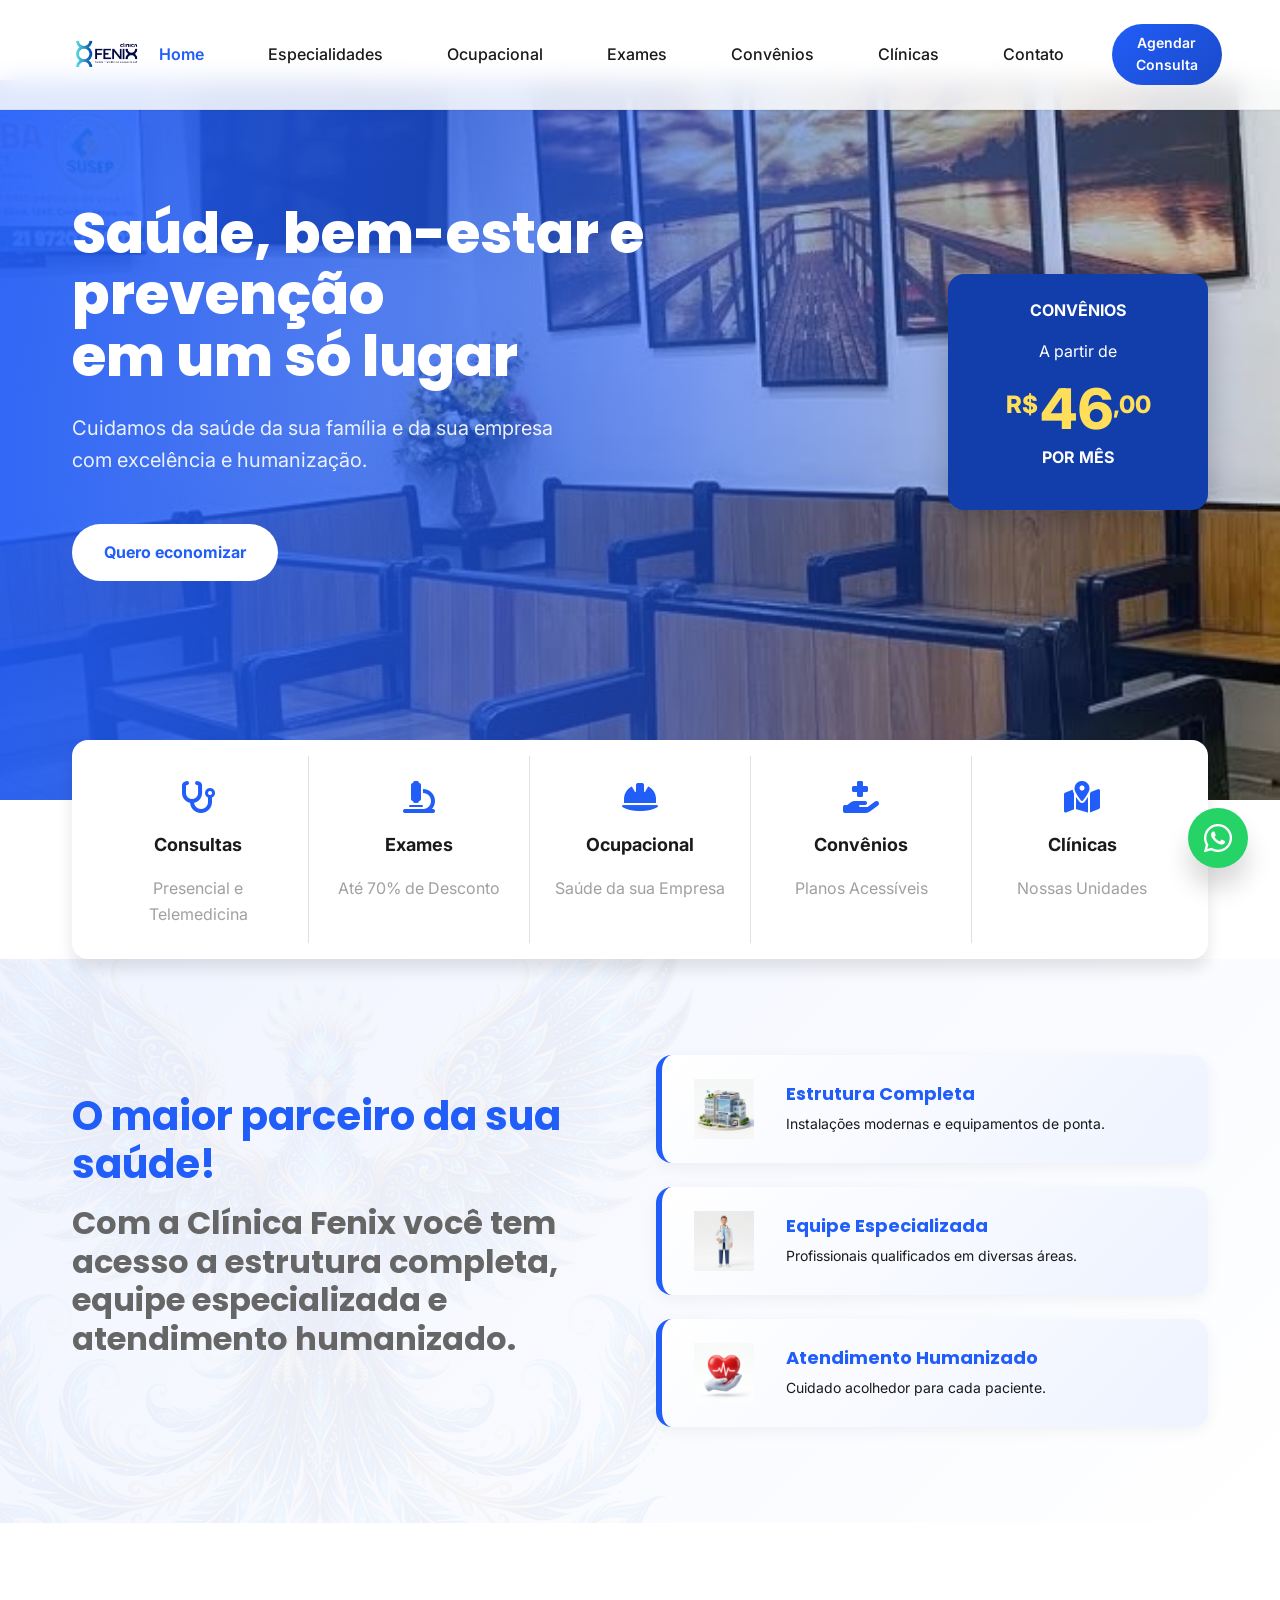
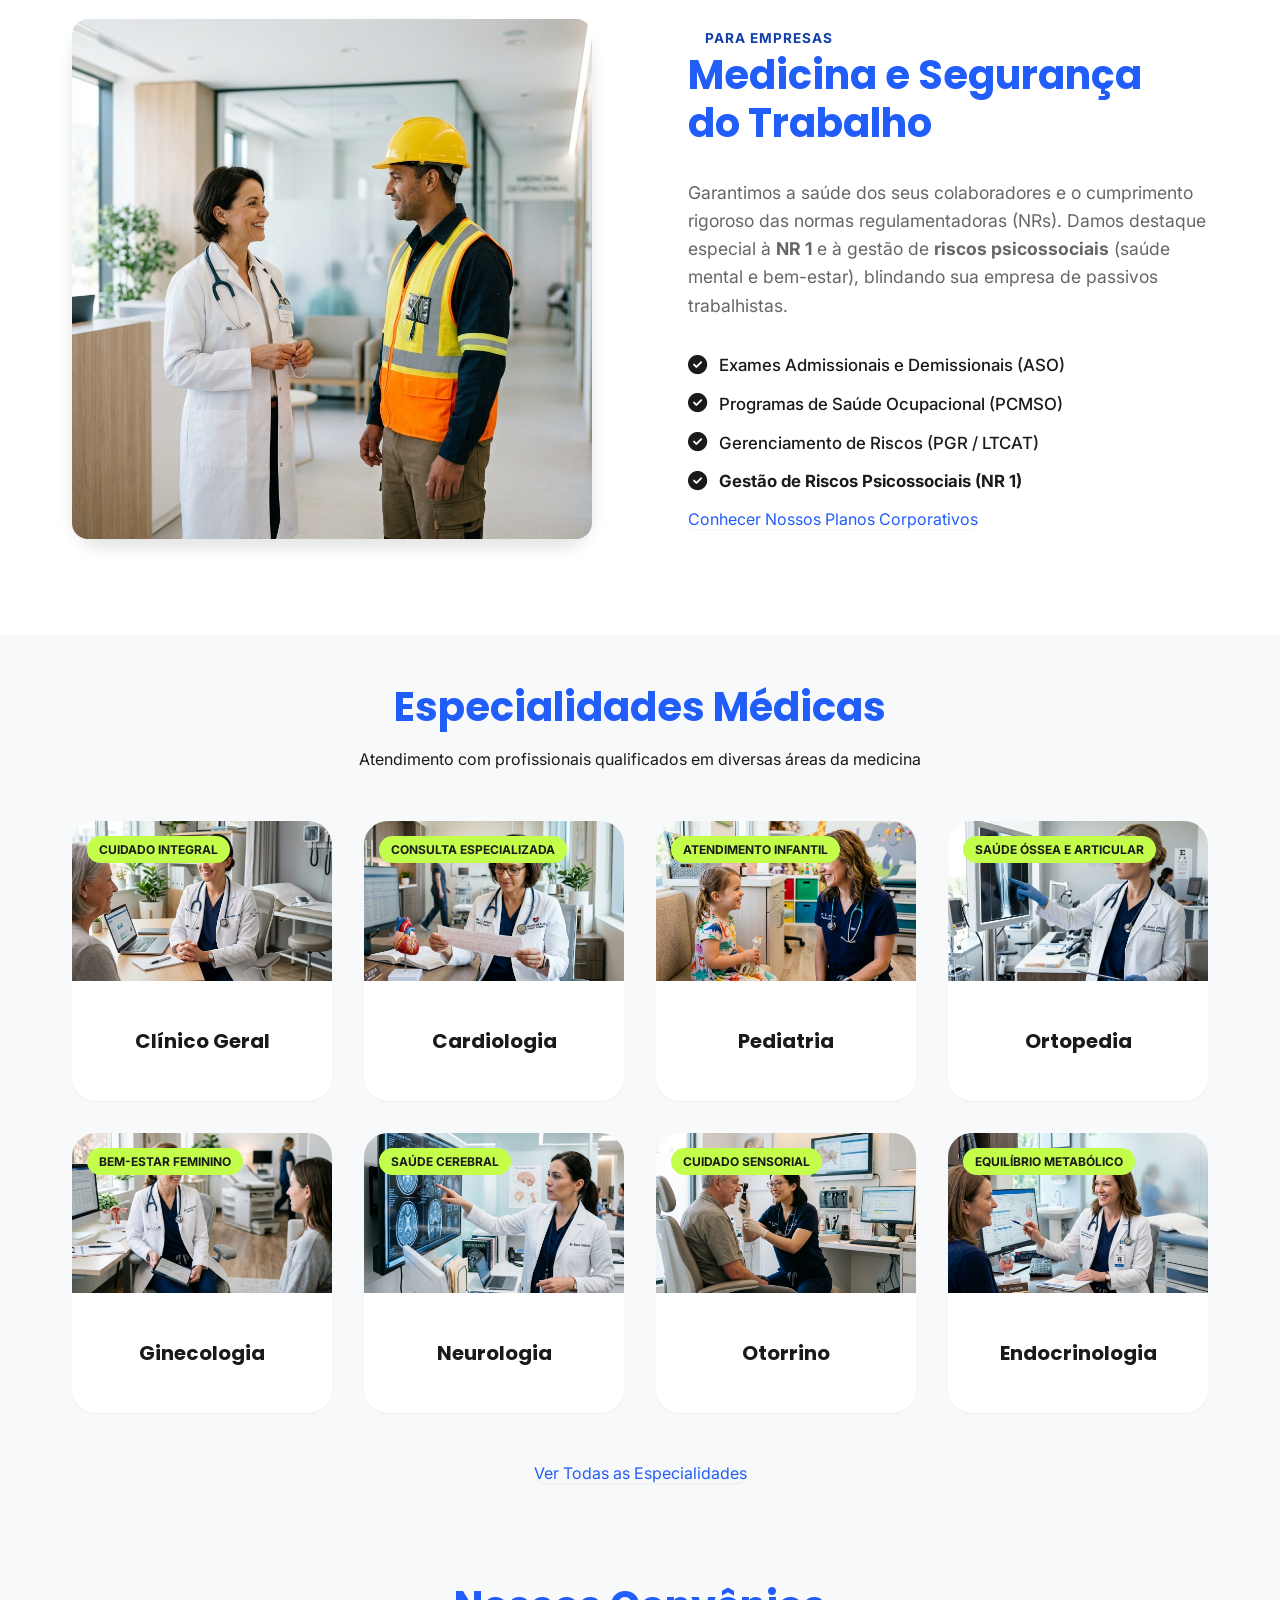
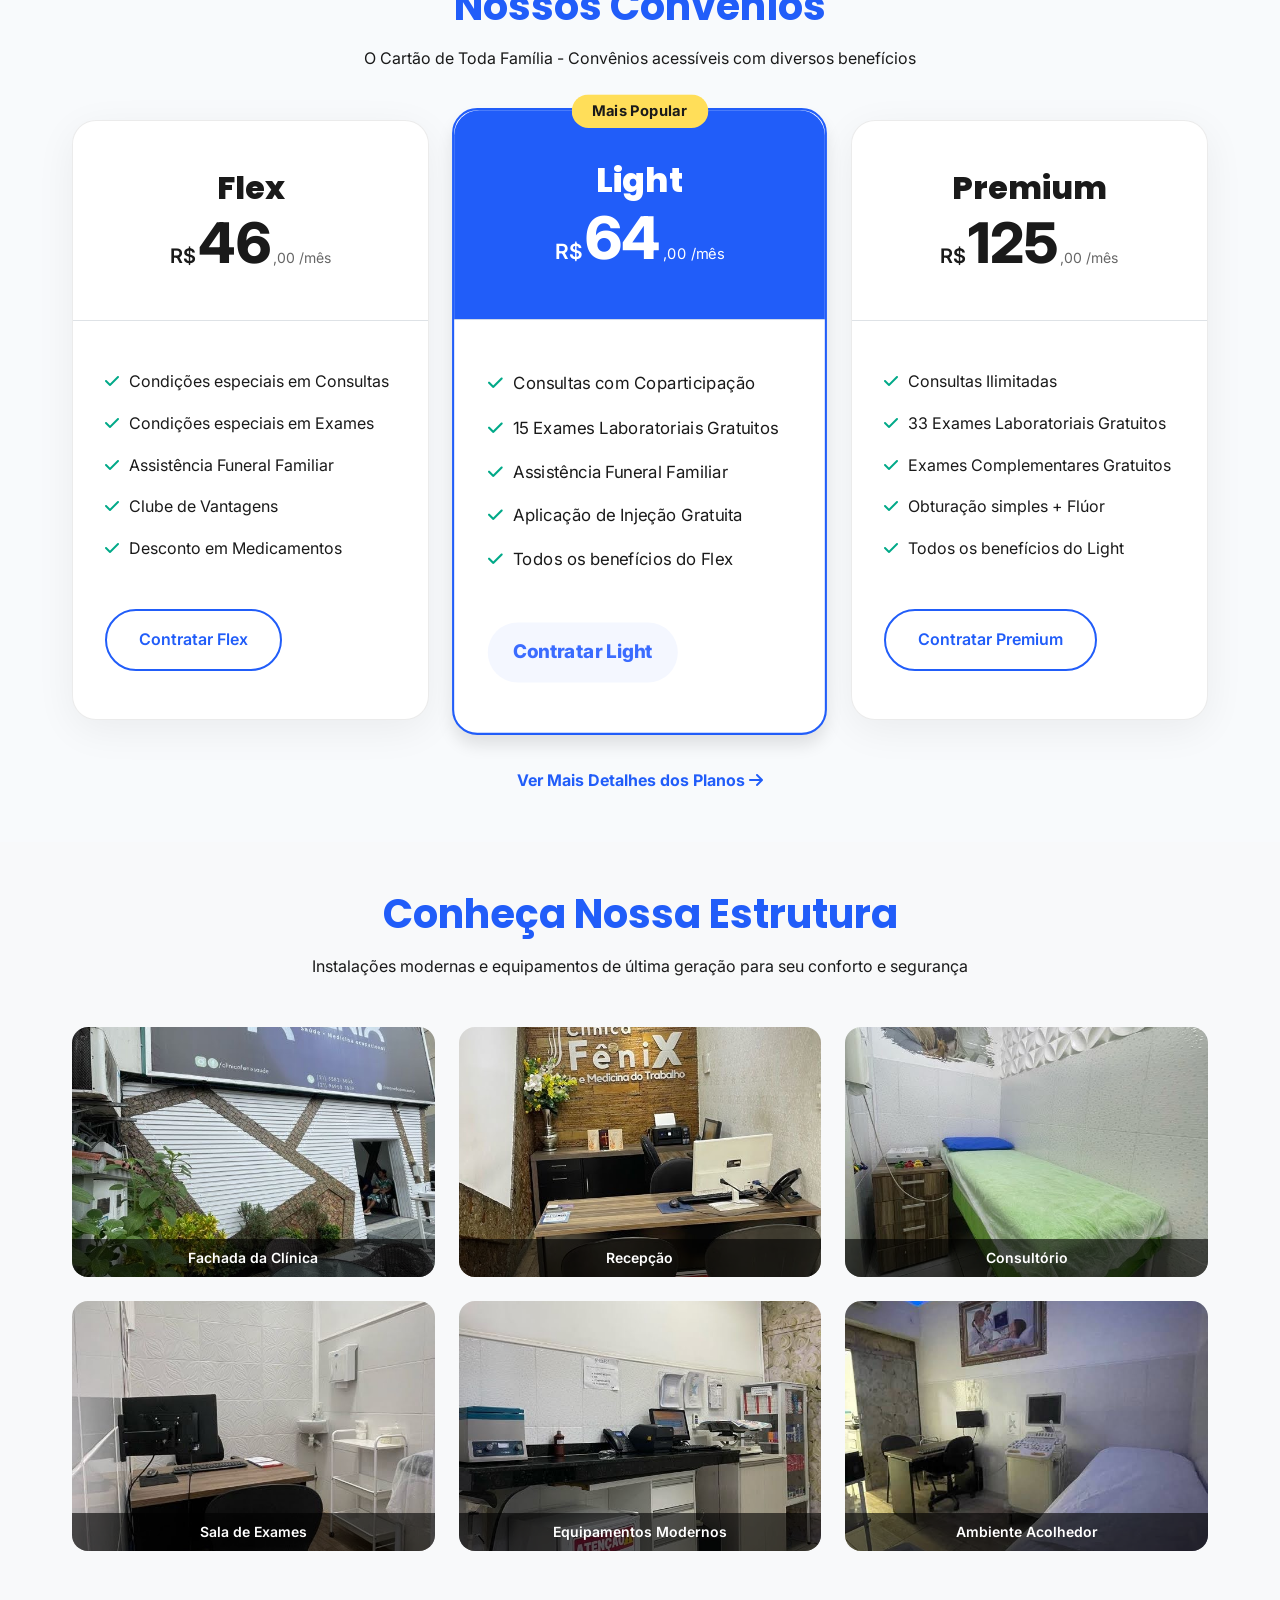
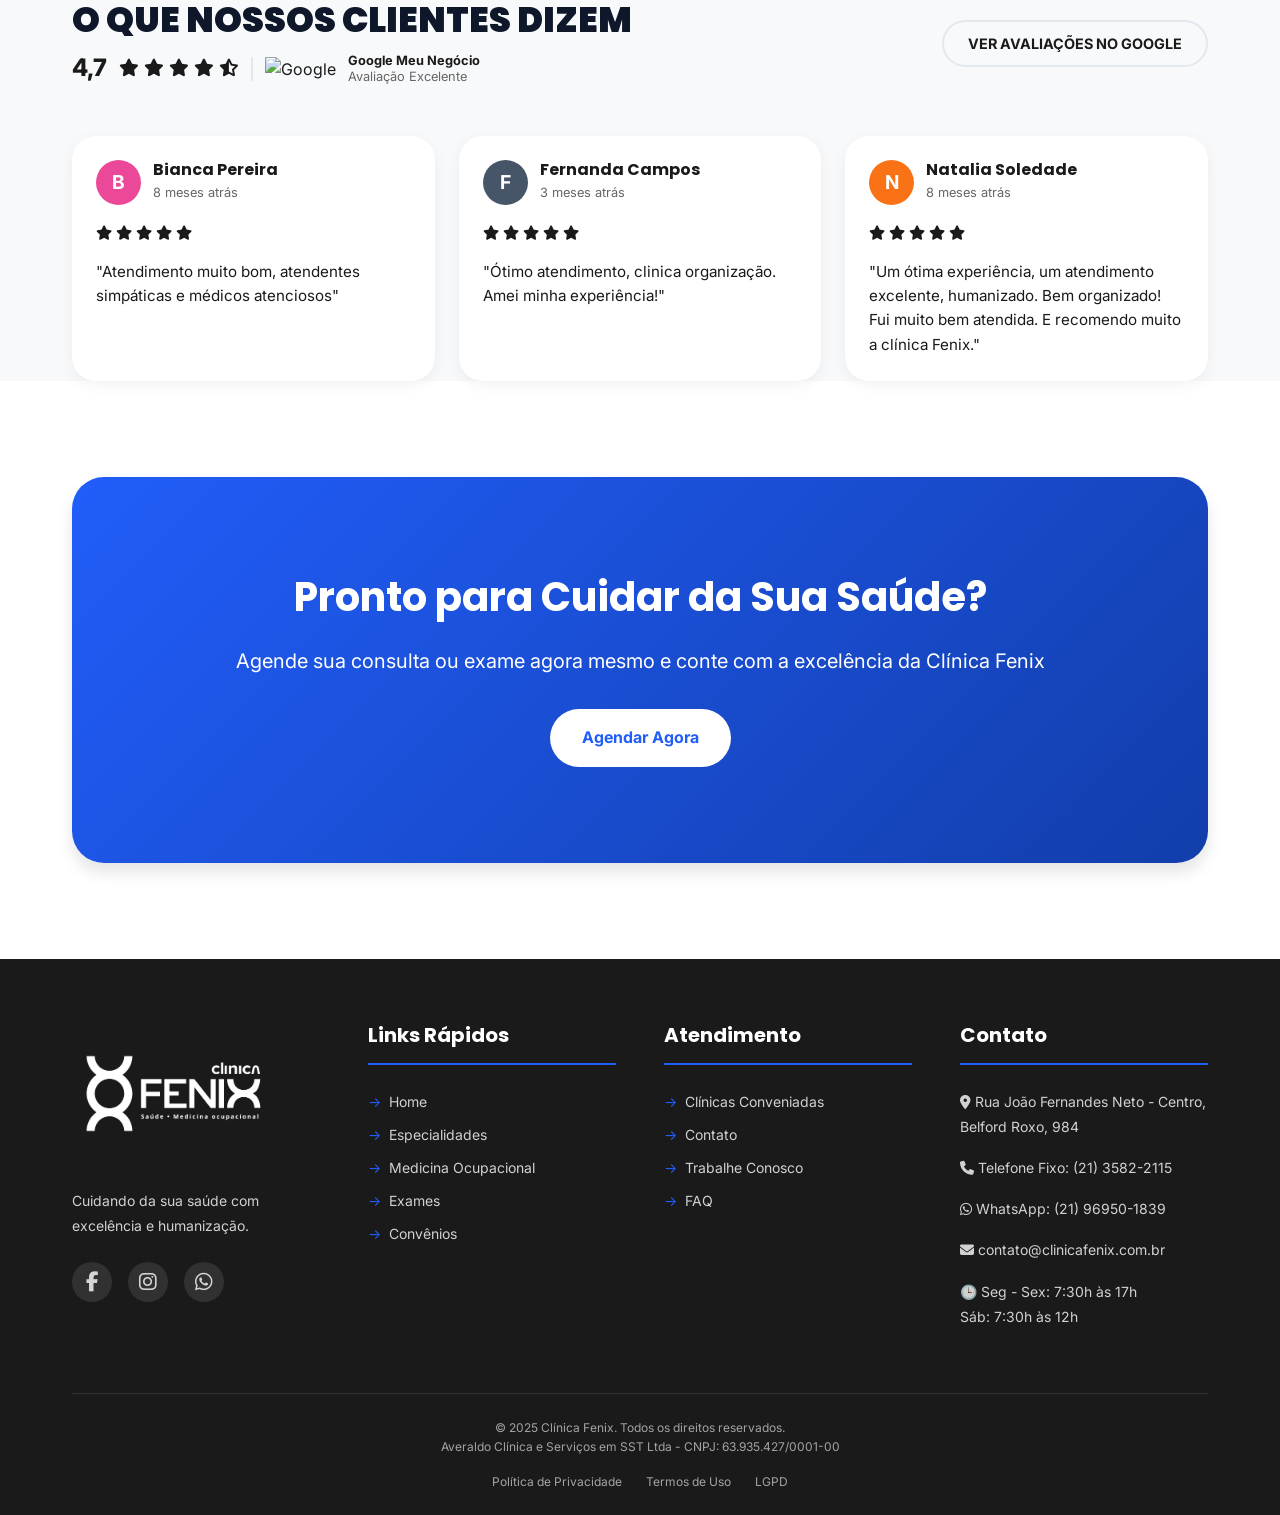
==== commit 9ea8c92b: "suvir alterações" ====
--- a/index.html
+++ b/index.html
@@ -54,7 +54,7 @@
           "@type": "OpeningHoursSpecification",
           "dayOfWeek": ["Monday", "Tuesday", "Wednesday", "Thursday", "Friday"],
           "opens": "07:30",
-          "closes": "18:00"
+          "closes": "17:00"
         },
         {
           "@type": "OpeningHoursSpecification",
@@ -597,7 +597,7 @@
                     <p><i class="fas fa-phone"></i> Telefone Fixo: (21) 3582-2115</p>
                     <p><i class="fab fa-whatsapp"></i> WhatsApp: (21) 96950-1839</p>
                     <p><i class="fas fa-envelope"></i> contato@clinicafenix.com.br</p>
-                    <p>🕒 Seg - Sex: 7:30h às 18h<br>Sáb: 7:30h às 12h</p>
+                    <p>🕒 Seg - Sex: 7:30h às 17h<br>Sáb: 7:30h às 12h</p>
                 </div>
             </div>
             
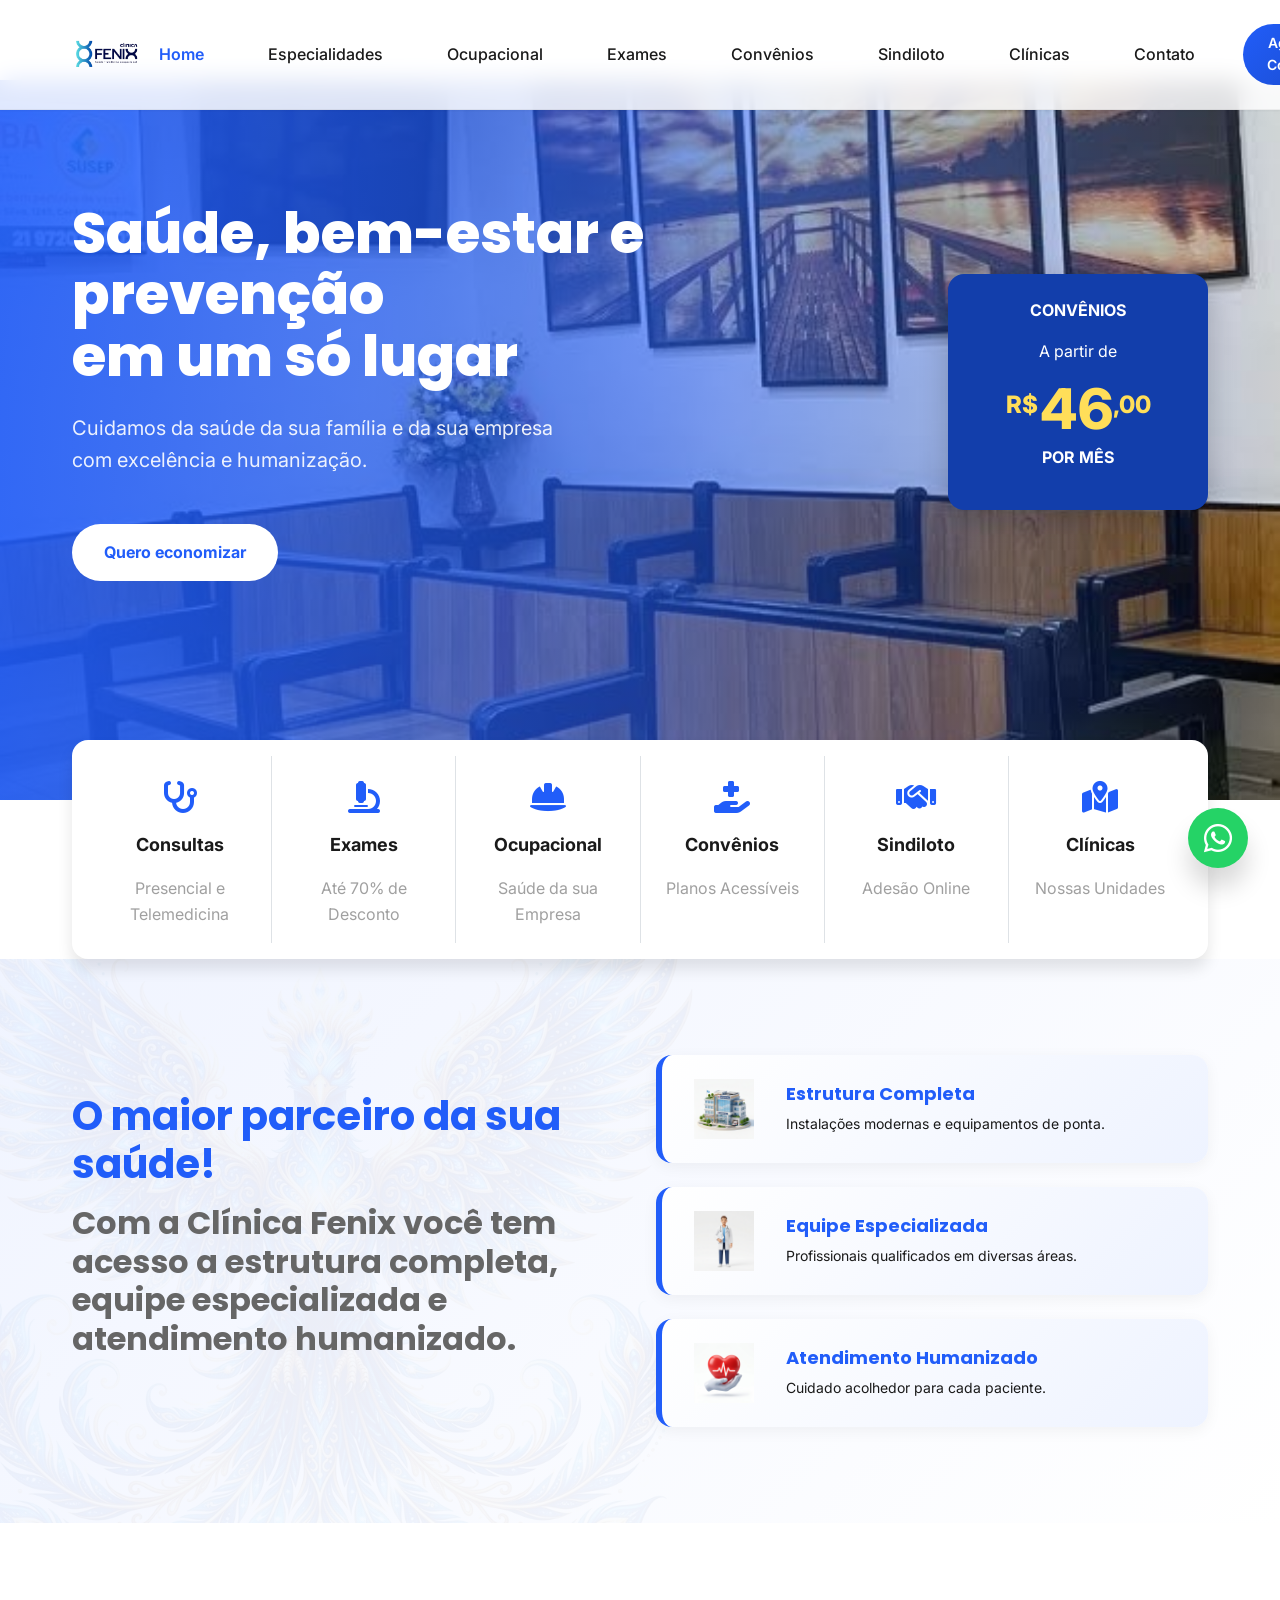
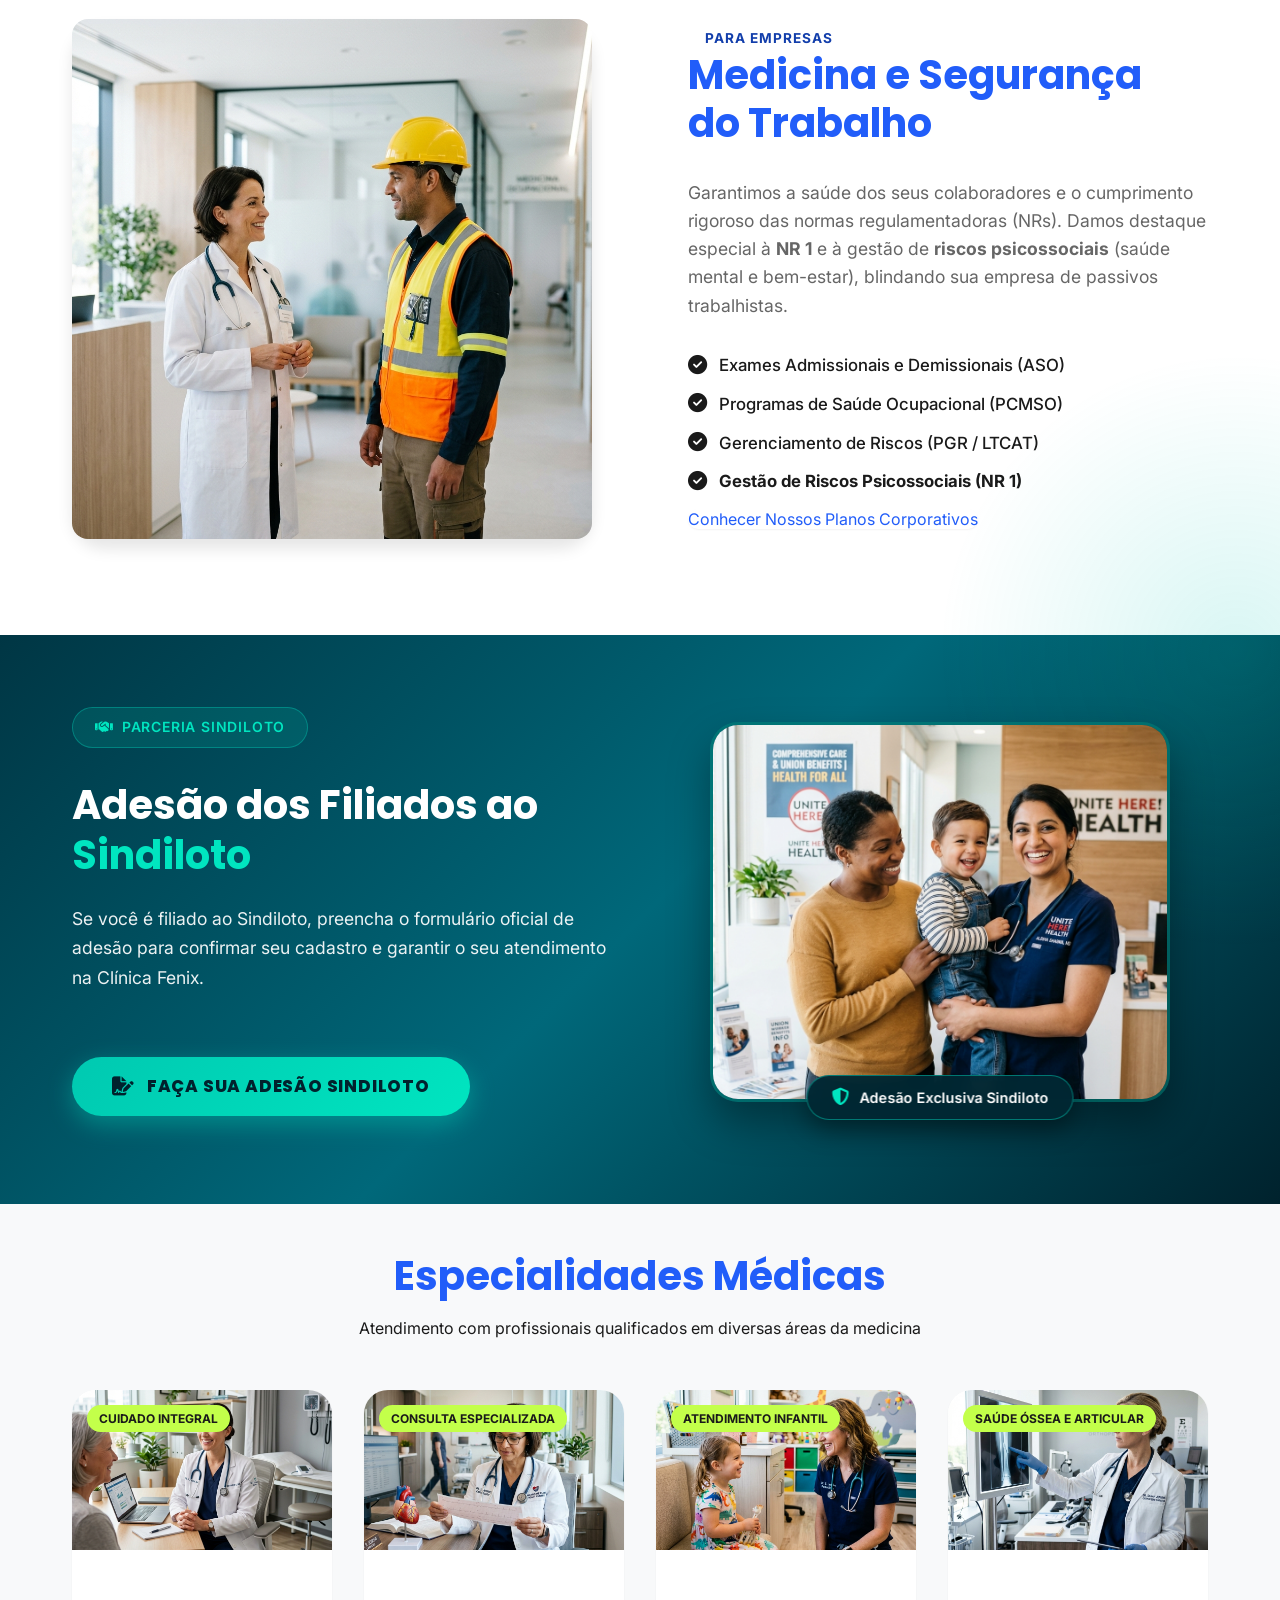
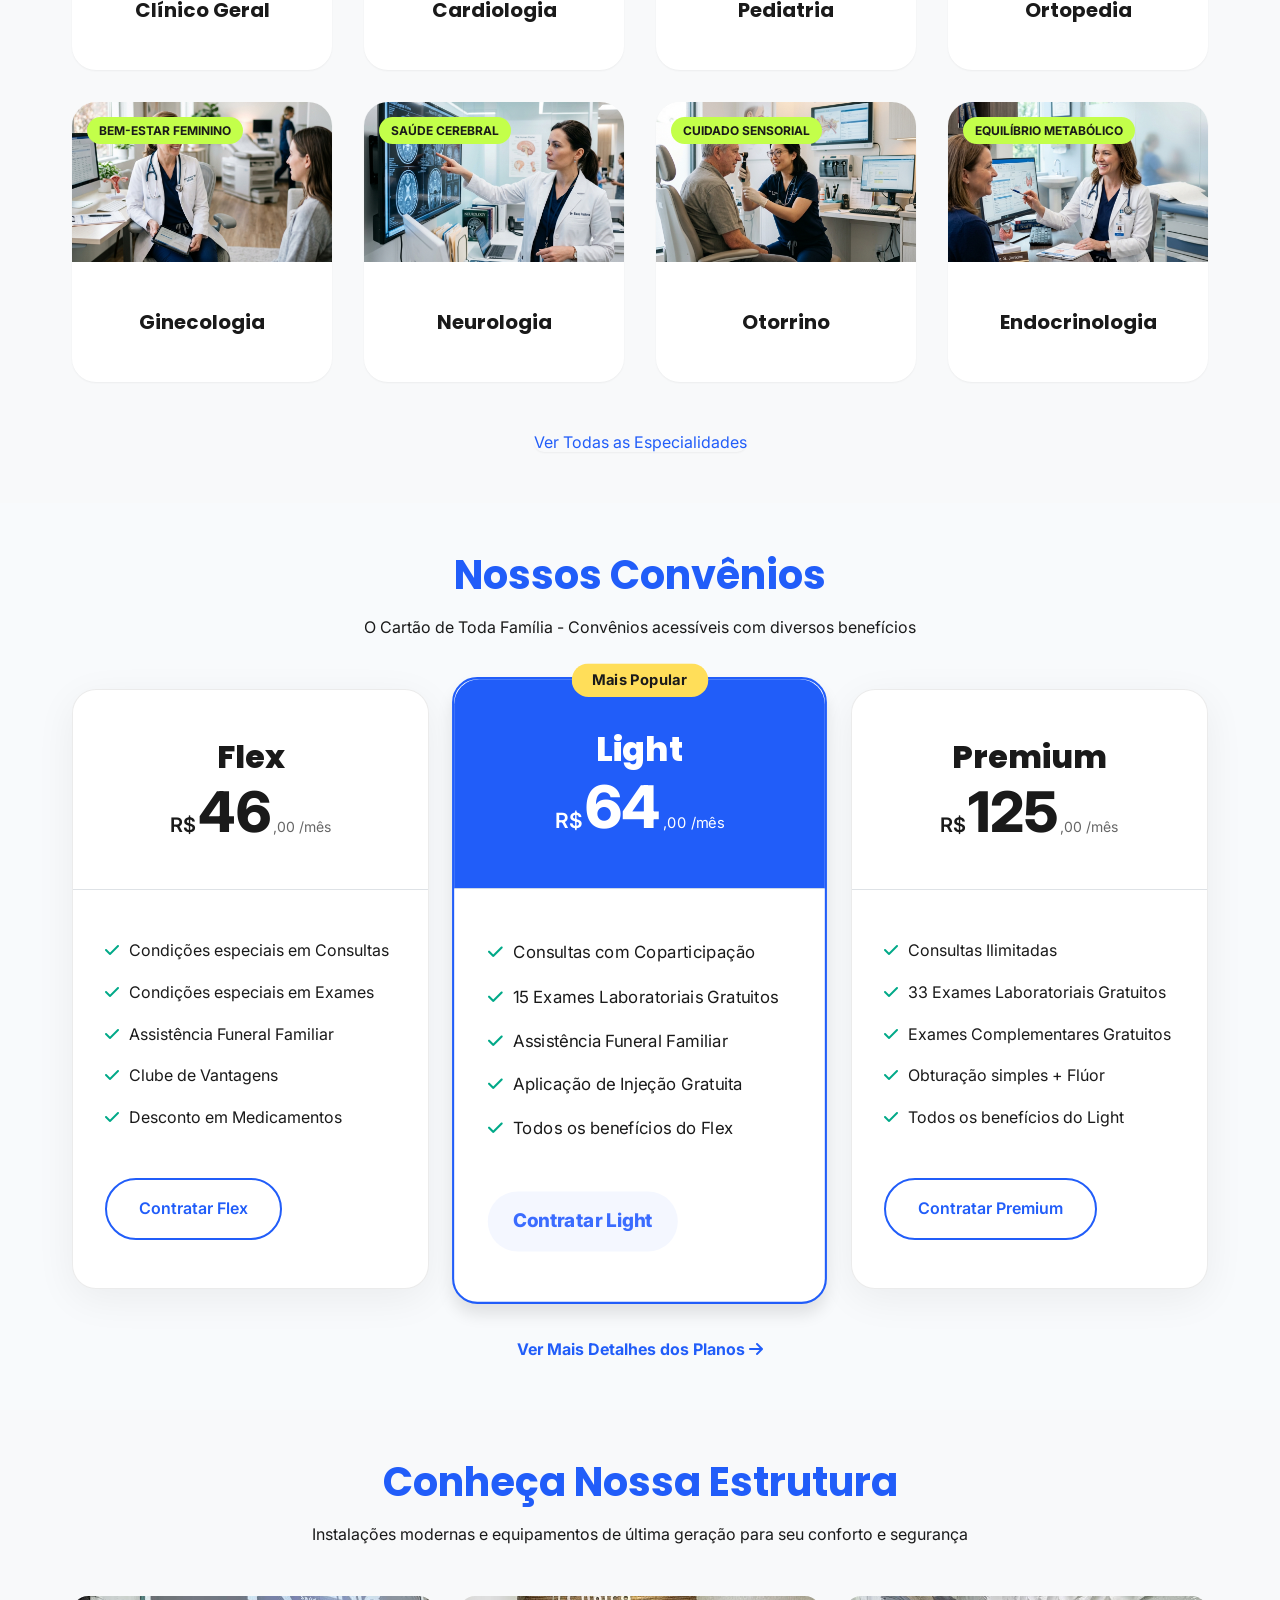
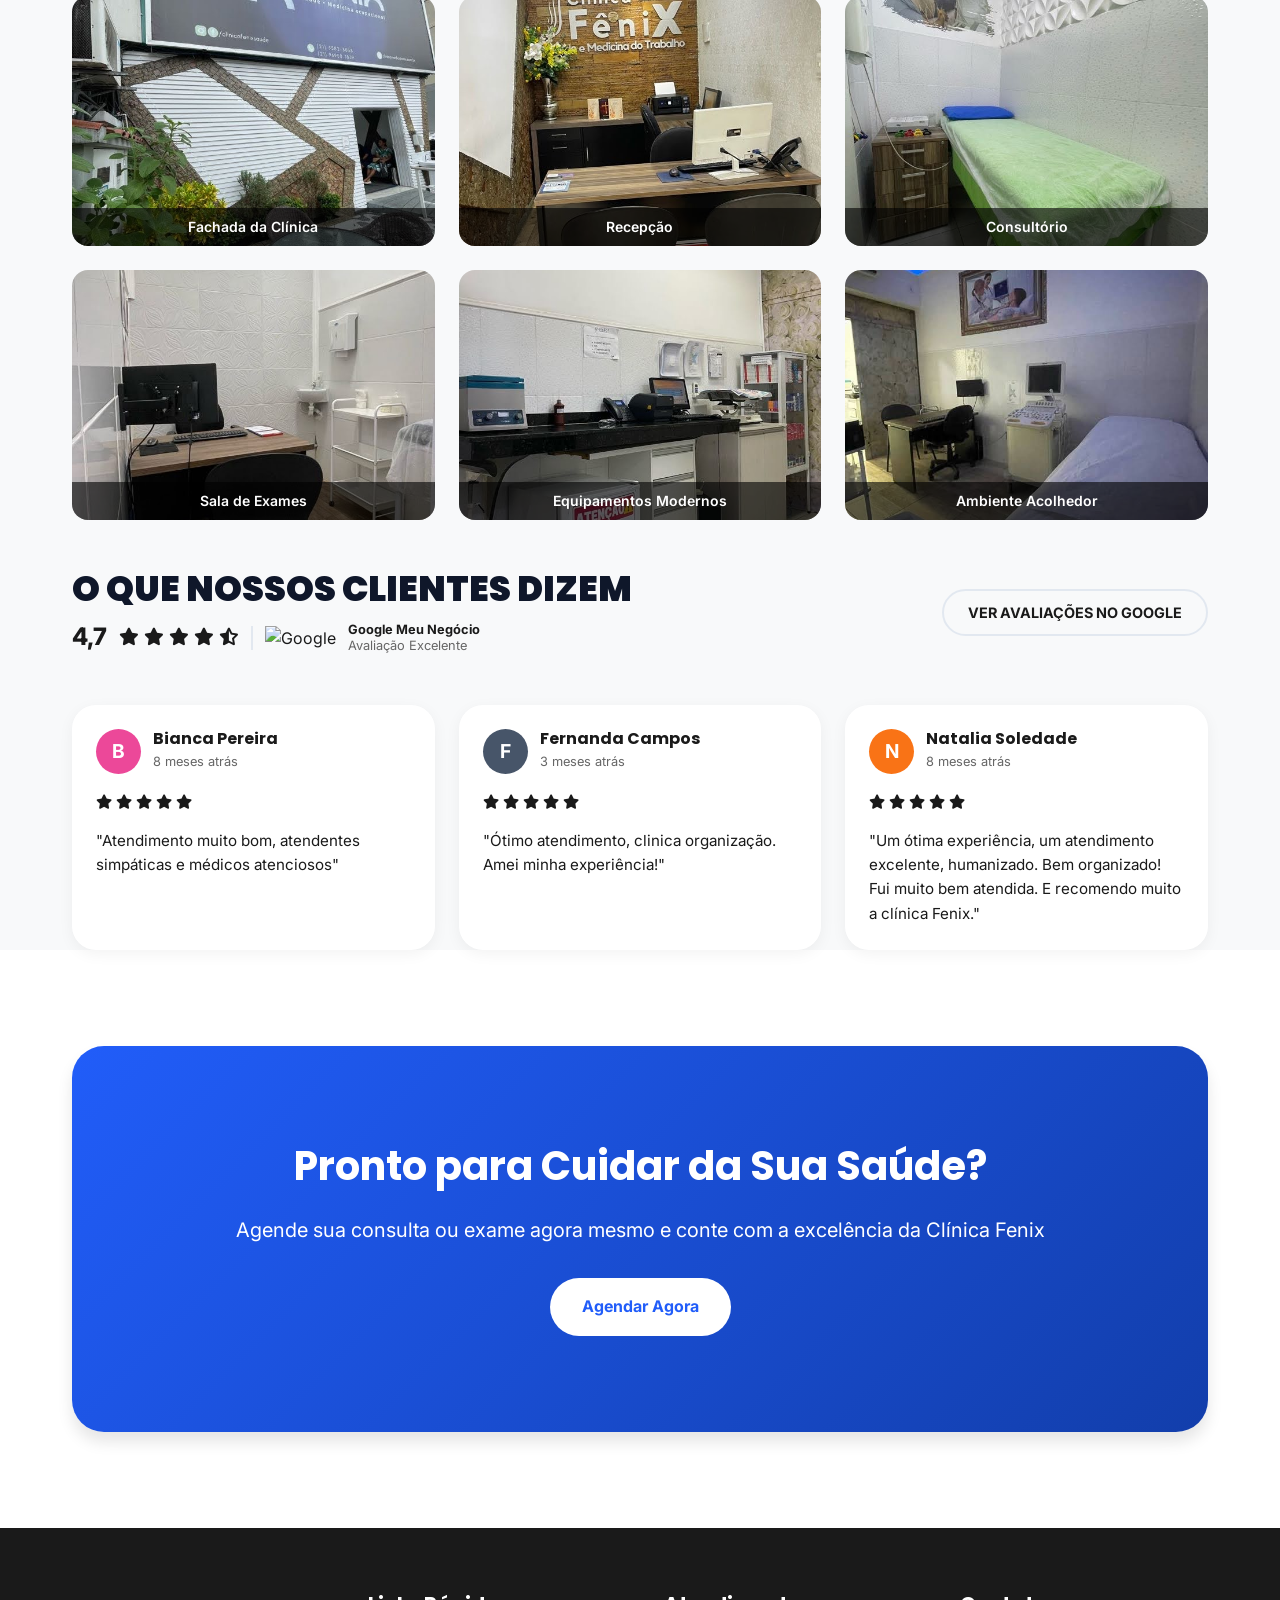
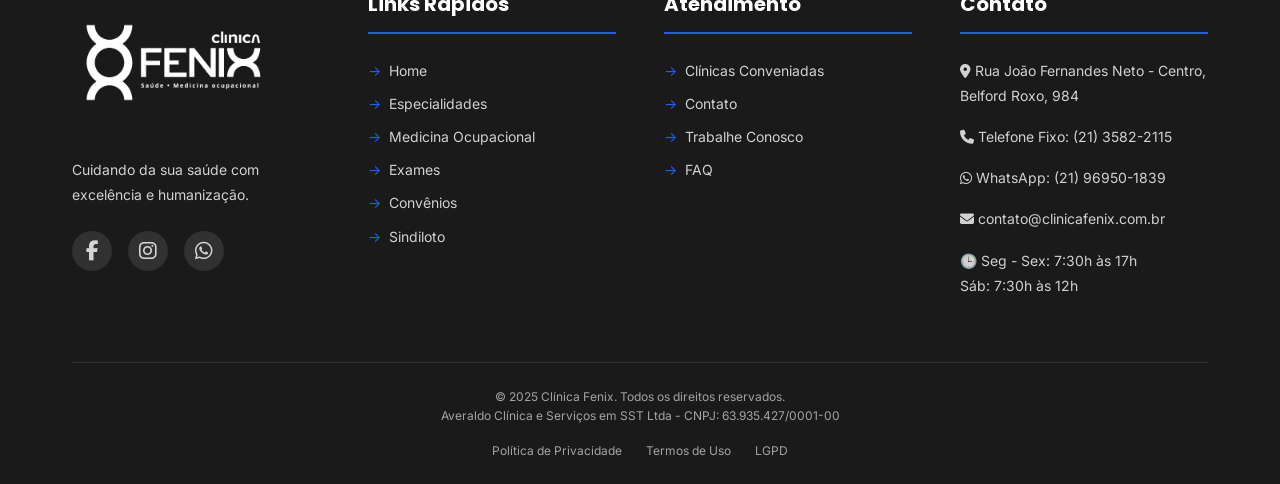
==== commit 7d411b2b: "Aba sindicato e seção sindicato clinica fenix" ====
--- a/index.html
+++ b/index.html
@@ -103,6 +103,7 @@
                 <a href="medicina-ocupacional.html" class="nav-link">Ocupacional</a>
                 <a href="exames.html" class="nav-link">Exames</a>
                 <a href="convenios.html" class="nav-link">Convênios</a>
+                <a href="sindicalizados.html" class="nav-link">Sindiloto</a>
                 <a href="clinicas-conveniadas.html" class="nav-link">Clínicas</a>
                 <a href="contato.html" class="nav-link">Contato</a>
                 
@@ -177,6 +178,13 @@
                 <div class="service-info">
                     <p class="fw-bold m-0">Convênios</p>
                     <span class="text-small text-light-gray">Planos Acessíveis</span>
+                </div>
+            </a>
+            <a href="sindicalizados.html" class="service-card">
+                <div class="icon"><i class="fas fa-handshake"></i></div>
+                <div class="service-info">
+                    <p class="fw-bold m-0">Sindiloto</p>
+                    <span class="text-small text-light-gray">Adesão Online</span>
                 </div>
             </a>
             <a href="clinicas-conveniadas.html" class="service-card">
@@ -260,6 +268,42 @@
         </div>
     </section>
 
+    <!-- Seção de Sindicalizados (Sindiloto) -->
+    <section class="s-sindicalizados" id="sindicalizados">
+        <div class="container sindicalizados-container">
+            <div class="sindicalizados-wrapper">
+                <!-- Conteúdo Esquerda -->
+                <div class="sindicalizados-content" data-aos="fade-right">
+                    <span class="badge-sindicalizado">
+                        <i class="fas fa-handshake"></i> Parceria Sindiloto
+                    </span>
+                    <h2 class="title">
+                        Adesão dos Filiados ao <span>Sindiloto</span>
+                    </h2>
+                    <p class="description">
+                        Se você é filiado ao Sindiloto, preencha o formulário oficial de adesão para confirmar seu cadastro e garantir o seu atendimento na Clínica Fenix.
+                    </p>
+                    <div class="sindicalizados-buttons">
+                        <a href="https://docs.google.com/forms/d/e/1FAIpQLSdn1u4a9l2P9U0dlOw_Mt2yiIZBRBoSJJUgGVDYlLylbqAoEA/viewform?usp=header" class="btn-adesao" target="_blank" rel="noopener noreferrer">
+                            <i class="fas fa-file-signature me-2"></i> FAÇA SUA ADESÃO SINDILOTO
+                        </a>
+                    </div>
+                </div>
+
+                <!-- Imagem / Frame Direita -->
+                <div class="sindicalizados-image-side" data-aos="fade-left">
+                    <div class="image-frame">
+                        <img src="img/sindicalizados_home.png" alt="Adesão Sindiloto - Clínica Fenix">
+                    </div>
+                    <div class="badge-float">
+                        <i class="fas fa-shield-halved"></i>
+                        <span>Adesão Exclusiva Sindiloto</span>
+                    </div>
+                </div>
+            </div>
+        </div>
+    </section>
+
     <!-- Seção 4 - Especialidades em Destaque -->
     <section class="s-4 bg-light">
         <div class="container text-center">
@@ -578,6 +622,7 @@
                         <li><a href="medicina-ocupacional.html">Medicina Ocupacional</a></li>
                         <li><a href="exames.html">Exames</a></li>
                         <li><a href="convenios.html">Convênios</a></li>
+                        <li><a href="sindicalizados.html">Sindiloto</a></li>
                     </ul>
                 </div>
                 
--- a/css/main.min.css
+++ b/css/main.min.css
@@ -1 +1 @@
-﻿*{margin:0;padding:0;box-sizing:border-box}html{width:100%;max-width:100%;overflow-x:hidden;font-size:16px;scroll-behavior:smooth}@media(max-width: 1050px){html{font-size:15px}}@media(max-width: 768px){html{font-size:14px}}body{width:100%;max-width:100%;font-family:"Inter",-apple-system,BlinkMacSystemFont,"Segoe UI",Roboto,sans-serif;font-size:1rem;font-weight:400;line-height:1.6;color:#1a1a1a;background:#fff;-webkit-font-smoothing:antialiased;-moz-osx-font-smoothing:grayscale;overflow-x:hidden}h1,h2,h3,h4,h5,h6{font-family:"Poppins",sans-serif;font-weight:700;line-height:1.2;margin-bottom:1rem}h1{font-size:3rem}@media(max-width: 1050px){h1{font-size:2.5rem}}@media(max-width: 768px){h1{font-size:2rem}}h2{font-size:2.5rem}@media(max-width: 1050px){h2{font-size:2rem}}@media(max-width: 768px){h2{font-size:1.5rem}}h3{font-size:2rem}@media(max-width: 768px){h3{font-size:1.5rem}}h4{font-size:1.5rem}@media(max-width: 768px){h4{font-size:1.25rem}}p{margin-bottom:1rem}a{color:#215df9;text-decoration:none;transition:color .2s ease}a:hover{color:rgb(6.0789473684,66.8684210526,224.9210526316)}img{width:100%;height:auto;display:block}ul,ol{list-style:none}button{font-family:inherit;cursor:pointer}input,textarea,select{font-family:inherit;font-size:inherit}:focus-visible{outline:2px solid #215df9;outline-offset:2px}.container{width:100%;max-width:1200px;margin:0 auto;padding:0 2rem}@media(max-width: 768px){.container{padding:0 1rem}}.container-wide{width:100%;max-width:1400px;margin:0 auto;padding:0 2rem}@media(max-width: 768px){.container-wide{padding:0 1rem}}.container-fluid{width:100%;padding:0 2rem}@media(max-width: 768px){.container-fluid{padding:0 1rem}}.row{display:flex;flex-direction:row;align-items:stretch;justify-content:flex-start;flex-wrap:wrap;margin:0 -1rem}.col{flex:1;padding:0 1rem}.col-2{flex:0 0 50%;max-width:50%;padding:0 1rem}@media(max-width: 768px){.col-2{flex:0 0 100%;max-width:100%}}.col-3{flex:0 0 33.333%;max-width:33.333%;padding:0 1rem}@media(max-width: 1050px){.col-3{flex:0 0 50%;max-width:50%}}@media(max-width: 768px){.col-3{flex:0 0 100%;max-width:100%}}.col-4{flex:0 0 25%;max-width:25%;padding:0 1rem}@media(max-width: 1050px){.col-4{flex:0 0 50%;max-width:50%}}@media(max-width: 768px){.col-4{flex:0 0 100%;max-width:100%}}.header{position:fixed;top:0;left:0;width:100%;background:hsla(0,0%,100%,.85);backdrop-filter:blur(12px);-webkit-backdrop-filter:blur(12px);border-bottom:1px solid rgba(0,0,0,.05);box-shadow:none;z-index:1000;transition:all .3s ease}.header.scrolled{background:hsla(0,0%,100%,.95);box-shadow:0 4px 20px rgba(0,0,0,.05)}.header .header-container{display:flex;flex-direction:row;align-items:center;justify-content:space-between;padding-top:1.5rem;padding-bottom:1.5rem;position:relative;z-index:1003}.header .logo{display:flex;flex-direction:row;align-items:center;justify-content:flex-start}.header .logo img{height:50px;width:auto}@media(max-width: 768px){.header .logo img{height:40px}}.header .nav{display:flex;flex-direction:row;align-items:center;justify-content:flex-end;gap:2rem}@media(max-width: 1050px){.header .nav{position:fixed;top:0;right:-100%;width:300px;height:100vh;background:#fff;flex-direction:column;align-items:flex-start;justify-content:flex-start;padding:6rem 2rem;box-shadow:0 20px 25px rgba(0,0,0,.15);transition:right .3s ease;z-index:1002}.header .nav.active{right:0}}.header .nav .nav-link{font-size:1rem;font-weight:500;color:#1a1a1a;padding:.5rem 1rem;border-radius:.25rem;transition:all .2s ease}.header .nav .nav-link:hover{color:#215df9;background:rgba(33,93,249,.1)}.header .nav .nav-link.active{color:#215df9;font-weight:600}@media(max-width: 1050px){.header .nav .nav-link{width:100%;padding:1rem;font-size:1.125rem}}.header .btn-agendar{display:inline-block;padding:1rem 2rem;border:none;border-radius:.5rem;font-family:"Inter",-apple-system,BlinkMacSystemFont,"Segoe UI",Roboto,sans-serif;font-size:1rem;font-weight:600;text-align:center;text-decoration:none;cursor:pointer;transition:all .3s ease}.header .btn-agendar:hover{transform:translateY(-2px);box-shadow:0 10px 15px rgba(0,0,0,.1)}.header .btn-agendar:active{transform:translateY(0)}.header .btn-agendar{background:linear-gradient(135deg, #215df9 0%, #1a4ac9 100%);color:#fff}.header .btn-agendar:hover{background:linear-gradient(135deg, #1a4ac9 0%, #0f3399 100%)}.header .btn-agendar{padding:.5rem 1.5rem;font-size:.875rem}@media(max-width: 1050px){.header .btn-agendar{width:100%;margin-top:1.5rem}}.header .menu-toggle{display:none}@media(max-width: 1050px){.header .menu-toggle{display:flex !important;visibility:visible !important;opacity:1 !important;transform:none !important;pointer-events:auto !important;align-items:center;justify-content:center;background:none;border:none;font-size:2rem;color:#215df9;cursor:pointer;padding:.5rem;z-index:1004;position:relative}}.header .menu-overlay{display:none}@media(max-width: 1050px){.header .menu-overlay{display:block;position:fixed;top:0;left:0;width:100%;height:100%;background:rgba(0,0,0,.5);opacity:0;visibility:hidden;transition:all .3s ease;z-index:1001}.header .menu-overlay.active{opacity:1;visibility:visible}}body{padding-top:80px}@media(max-width: 768px){body{padding-top:70px}}.footer{background:#1a1a1a;color:#fff;padding:4rem 0 1.5rem}.footer .footer-content{display:grid;grid-template-columns:repeat(4, 1fr);gap:3rem}@media(max-width: 1050px){.footer .footer-content{grid-template-columns:repeat(2, 1fr)}}@media(max-width: 768px){.footer .footer-content{grid-template-columns:1fr}}.footer .footer-content{margin-bottom:3rem}@media(max-width: 1050px){.footer .footer-content{grid-template-columns:repeat(2, 1fr)}}@media(max-width: 768px){.footer .footer-content{grid-template-columns:1fr}}.footer .footer-section h3{color:#fff;font-size:1.25rem;margin-bottom:1.5rem;padding-bottom:1rem;border-bottom:2px solid #215df9}.footer .footer-section p,.footer .footer-section a{color:hsla(0,0%,100%,.8);font-size:.875rem;line-height:1.8}.footer .footer-section p:hover,.footer .footer-section a:hover{color:#215df9}.footer .footer-section ul li{margin-bottom:.5rem}.footer .footer-section ul li a{display:flex;flex-direction:row;align-items:center;justify-content:flex-start;gap:.5rem;transition:all .2s ease}.footer .footer-section ul li a:hover{transform:translateX(5px)}.footer .footer-section ul li a::before{content:"→";color:#215df9}.footer .footer-logo img{max-width:200px;margin-bottom:1.5rem}.footer .social-links{display:flex;flex-direction:row;align-items:center;justify-content:flex-start;gap:1rem;margin-top:1.5rem}.footer .social-links a{width:40px;height:40px;border-radius:50%;background:hsla(0,0%,100%,.1);display:flex;flex-direction:row;align-items:center;justify-content:center;font-size:1.25rem;transition:all .3s ease}.footer .social-links a:hover{background:#215df9;transform:translateY(-3px)}.footer .footer-bottom{border-top:1px solid hsla(0,0%,100%,.1);padding-top:1.5rem;text-align:center}.footer .footer-bottom p{color:hsla(0,0%,100%,.6);font-size:.75rem}.footer .footer-bottom .footer-links{display:flex;flex-direction:row;align-items:center;justify-content:center;gap:1.5rem;margin-top:1rem}@media(max-width: 768px){.footer .footer-bottom .footer-links{flex-direction:column;gap:.5rem}}.footer .footer-bottom .footer-links a{color:hsla(0,0%,100%,.6);font-size:.75rem}.footer .footer-bottom .footer-links a:hover{color:#215df9}.whatsapp-float{position:fixed;bottom:2rem;right:2rem;width:60px;height:60px;background:#25d366;border-radius:50%;display:flex;flex-direction:row;align-items:center;justify-content:center;font-size:2rem;color:#fff;box-shadow:0 20px 25px rgba(0,0,0,.15);z-index:3000;transition:all .3s ease;animation:pulse 2s infinite}.whatsapp-float:hover{transform:scale(1.1);box-shadow:0 10px 30px rgba(37,211,102,.4)}@media(max-width: 768px){.whatsapp-float{width:50px;height:50px;bottom:1.5rem;right:1.5rem;font-size:1.5rem}}@keyframes pulse{0%{box-shadow:0 0 0 0 rgba(37,211,102,.7)}70%{box-shadow:0 0 0 15px rgba(37,211,102,0)}100%{box-shadow:0 0 0 0 rgba(37,211,102,0)}}.text-primary{color:#215df9 !important}.text-success{color:#00a988 !important}.text-white{color:#fff !important}.text-light-gray{color:#a0a0a0 !important}.text-gray-500{color:#666 !important}.bg-primary{background-color:#215df9 !important}.bg-primary-dark{background-color:#123eab !important}.bg-light{background-color:#f8f9fa !important}.rounded-4{border-radius:1rem !important}.rounded-5{border-radius:2rem !important}.shadow-sm{box-shadow:0 1px 2px rgba(0,0,0,.05) !important}.shadow-lg{box-shadow:0 10px 15px rgba(0,0,0,.1) !important}.fw-bold{font-weight:700 !important}.align-items-center{align-items:center !important}.btn-secondary,.clinicas-page .cta-clinicas .btn{display:inline-block;padding:1rem 2rem;border:none;border-radius:.5rem;font-family:"Inter",-apple-system,BlinkMacSystemFont,"Segoe UI",Roboto,sans-serif;font-size:1rem;font-weight:600;text-align:center;text-decoration:none;cursor:pointer;transition:all .3s ease}.btn-secondary:hover,.clinicas-page .cta-clinicas .btn:hover{transform:translateY(-2px);box-shadow:0 10px 15px rgba(0,0,0,.1)}.btn-secondary:active,.clinicas-page .cta-clinicas .btn:active{transform:translateY(0)}.btn-secondary,.clinicas-page .cta-clinicas .btn{background:#fff;color:#215df9;border:2px solid #215df9}.btn-secondary:hover,.clinicas-page .cta-clinicas .btn:hover{background:#215df9;color:#fff}.btn-secondary,.clinicas-page .cta-clinicas .btn{border:none;font-weight:700;transition:all .3s ease}.btn-secondary:hover,.clinicas-page .cta-clinicas .btn:hover{transform:translateY(-2px);box-shadow:0 4px 6px rgba(0,0,0,.07)}.btn-white{display:inline-block;padding:1rem 2rem;border:none;border-radius:.5rem;font-family:"Inter",-apple-system,BlinkMacSystemFont,"Segoe UI",Roboto,sans-serif;font-size:1rem;font-weight:600;text-align:center;text-decoration:none;cursor:pointer;transition:all .3s ease}.btn-white:hover{transform:translateY(-2px);box-shadow:0 10px 15px rgba(0,0,0,.1)}.btn-white:active{transform:translateY(0)}.btn-white{background:#fff;color:#215df9;transition:all .3s ease}.btn-white:hover{background:#f8f9fa;transform:translateY(-2px)}.btn-outline-primary{display:inline-block;padding:1rem 2rem;border:none;border-radius:.5rem;font-family:"Inter",-apple-system,BlinkMacSystemFont,"Segoe UI",Roboto,sans-serif;font-size:1rem;font-weight:600;text-align:center;text-decoration:none;cursor:pointer;transition:all .3s ease}.btn-outline-primary:hover{transform:translateY(-2px);box-shadow:0 10px 15px rgba(0,0,0,.1)}.btn-outline-primary:active{transform:translateY(0)}.btn-outline-primary{background:rgba(0,0,0,0);border:2px solid #215df9;color:#215df9;font-weight:600}.btn-outline-primary:hover{background:#215df9;color:#fff}.btn-light-blue{display:inline-block;padding:1rem 2rem;border:none;border-radius:.5rem;font-family:"Inter",-apple-system,BlinkMacSystemFont,"Segoe UI",Roboto,sans-serif;font-size:1rem;font-weight:600;text-align:center;text-decoration:none;cursor:pointer;transition:all .3s ease}.btn-light-blue:hover{transform:translateY(-2px);box-shadow:0 10px 15px rgba(0,0,0,.1)}.btn-light-blue:active{transform:translateY(0)}.btn-light-blue{background:#f4f7ff;color:#3b6cff;border:none;font-weight:800;border-radius:50px !important;padding:14px 24px;font-size:1.125rem;transition:all .3s ease}.btn-light-blue:hover{background:#e6eeff;transform:translateY(-2px);box-shadow:0 1px 2px rgba(0,0,0,.05)}.hero-section{position:relative;min-height:80vh;display:flex;align-items:center;padding-bottom:6rem;overflow:hidden}.hero-section .hero-bg-slider{position:absolute;top:0;left:0;right:0;bottom:0;z-index:1}.hero-section .hero-bg-slider .slide{position:absolute;top:0;left:0;width:100%;height:100%;background-size:cover;background-position:center;opacity:0;transition:opacity 1s ease-in-out}.hero-section .hero-bg-slider .slide.active{opacity:1}.hero-section .hero-bg-slider .slider-overlay{position:absolute;top:0;left:0;width:100%;height:100%;background:linear-gradient(90deg, rgba(33, 93, 249, 0.9) 0%, rgba(33, 93, 249, 0.6) 50%, rgba(0, 0, 0, 0.1) 100%);z-index:2}.hero-section .hero-container{position:relative;z-index:3;width:100%}.hero-section .hero-content{display:flex;flex-direction:row;align-items:center;justify-content:space-between;gap:4rem}@media(max-width: 1050px){.hero-section .hero-content{flex-direction:column;align-items:center;text-align:center;margin-top:6rem}}.hero-section .hero-text{flex:1.2;color:#fff}.hero-section .hero-text h1{font-size:3.5rem;font-weight:800;line-height:1.1;margin-bottom:1.5rem}@media(max-width: 768px){.hero-section .hero-text h1{font-size:2.5rem}}.hero-section .hero-text .hero-subtitle{font-size:1.25rem;margin-bottom:3rem;max-width:500px;opacity:.9}@media(max-width: 1050px){.hero-section .hero-text .hero-subtitle{margin-left:auto;margin-right:auto}}.hero-section .hero-price-cards{flex:.8;display:flex;flex-direction:column;gap:1.5rem;align-items:flex-end}@media(max-width: 1050px){.hero-section .hero-price-cards{align-items:center;justify-content:center;flex-direction:row;flex-wrap:wrap;margin-top:2rem}}.hero-section .hero-price-cards .card-price{padding:1.5rem 3rem;border-radius:1rem;min-width:260px;box-shadow:0 10px 30px rgba(0,0,0,.2);transition:transform .2s ease}.hero-section .hero-price-cards .card-price:hover{transform:translateY(-5px)}.hero-section .hero-price-cards .card-price .price-display{display:flex;align-items:flex-start;justify-content:center;margin:.5rem 0;color:#ffde59;font-weight:800}.hero-section .hero-price-cards .card-price .price-display .currency{font-size:1.5rem;margin-top:5px;margin-right:2px}.hero-section .hero-price-cards .card-price .price-display .value{font-size:3.5rem;line-height:1}.hero-section .hero-price-cards .card-price .price-display .cents{font-size:1.5rem;margin-top:5px}.services-bar-container{position:relative;z-index:10;margin-top:-60px}.services-bar{background:#fff;border-radius:1rem;padding:1rem;display:flex;justify-content:space-between;overflow-x:auto}.services-bar::-webkit-scrollbar{display:none}.services-bar{-ms-overflow-style:none;scrollbar-width:none}.services-bar .service-card{flex:1;min-width:140px;padding:1rem;text-align:center;text-decoration:none;color:#1a1a1a;border-right:1px solid #dee2e6;transition:all .3s ease}.services-bar .service-card:last-child{border-right:none}.services-bar .service-card:hover{transform:translateY(-5px)}.services-bar .service-card:hover .icon i{color:#123eab}.services-bar .service-card .icon{font-size:2rem;color:#215df9;margin-bottom:.5rem;transition:color .3s ease}.services-bar .service-card .service-info p{font-size:1.125rem}.s-2{padding:3rem 0}@media(max-width: 1050px){.s-2{padding:4rem 0}}@media(max-width: 768px){.s-2{padding:3rem 0}}.s-2{padding-top:6rem;position:relative;background:linear-gradient(135deg, #f0f4ff 0%, #ffffff 100%);overflow:hidden}.s-2::before{content:"";position:absolute;top:50%;left:25%;transform:translate(-50%, -50%);width:800px;height:800px;background-image:url("../img/fenix_bg.png");background-size:contain;background-repeat:no-repeat;background-position:center;opacity:.04;z-index:0;pointer-events:none}.s-2 .container{position:relative;z-index:1}.s-2 .about-cards-compact{display:flex;flex-direction:column;gap:1.5rem}.s-2 .about-cards-compact .about-card-small{display:flex;align-items:center;background:linear-gradient(135deg, #ffffff 0%, #eef3ff 100%);padding:1.5rem 2rem;border-radius:1rem;box-shadow:0 4px 15px rgba(0,0,0,.05);border-left:6px solid #215df9;transition:transform .2s ease}.s-2 .about-cards-compact .about-card-small:hover{transform:translateX(10px);box-shadow:0 8px 25px rgba(0,0,0,.1)}.s-2 .about-cards-compact .about-card-small .icon-3d{width:60px;height:60px;flex-shrink:0;margin-right:2rem}.s-2 .about-cards-compact .about-card-small .icon-3d img{width:100%;height:100%;object-fit:contain}.s-2 .about-cards-compact .about-card-small .card-text h4{font-size:1.125rem;margin-bottom:.5rem;color:#123eab}.s-2 .about-cards-compact .about-card-small .card-text p{color:#1a1a1a;font-size:.875rem;margin:0}.s-3-ocupacional{padding:3rem 0}@media(max-width: 1050px){.s-3-ocupacional{padding:4rem 0}}@media(max-width: 768px){.s-3-ocupacional{padding:3rem 0}}.s-3-ocupacional{padding:6rem 0}.s-3-ocupacional .ocupacional-split{display:grid;grid-template-columns:1fr 1fr;gap:6rem;align-items:center}@media(max-width: 1050px){.s-3-ocupacional .ocupacional-split{grid-template-columns:1fr;text-align:center}}.s-3-ocupacional .ocupacional-image .image-wrapper{position:relative}.s-3-ocupacional .ocupacional-image .image-wrapper img{width:100%;height:auto;display:block;border-radius:1rem}.s-3-ocupacional .ocupacional-content .badge-tag{background-color:hsla(0,0%,100%,.15);color:#123eab;padding:8px 16px;border-radius:20px;font-size:.85rem;font-weight:700;text-transform:uppercase;letter-spacing:1px;border:1px solid hsla(0,0%,100%,.3)}.s-3-ocupacional .ocupacional-content .features-list-modern{list-style:none;padding:0;margin:0}.s-3-ocupacional .ocupacional-content .features-list-modern li{display:flex;align-items:center;gap:12px;margin-bottom:12px;font-size:1.05rem;font-weight:500;color:#1a1a1a}@media(max-width: 1050px){.s-3-ocupacional .ocupacional-content .features-list-modern li{justify-content:center}}.s-3-ocupacional .ocupacional-content .features-list-modern li i{font-size:1.2rem}.s-4{padding:3rem 0}@media(max-width: 1050px){.s-4{padding:4rem 0}}@media(max-width: 768px){.s-4{padding:3rem 0}}.s-4 .especialidades-grid-modern{display:grid;grid-template-columns:repeat(4, 1fr);gap:2rem}@media(max-width: 1050px){.s-4 .especialidades-grid-modern{grid-template-columns:repeat(2, 1fr)}}@media(max-width: 768px){.s-4 .especialidades-grid-modern{grid-template-columns:1fr}}@media(max-width: 1050px){.s-4 .especialidades-grid-modern{display:grid;grid-template-columns:repeat(3, 1fr);gap:1.5rem}}@media(max-width: 1050px)and (max-width: 1050px){.s-4 .especialidades-grid-modern{grid-template-columns:repeat(2, 1fr)}}@media(max-width: 1050px)and (max-width: 768px){.s-4 .especialidades-grid-modern{grid-template-columns:1fr}}@media(max-width: 768px){.s-4 .especialidades-grid-modern{display:grid;grid-template-columns:repeat(2, 1fr);gap:1rem}}@media(max-width: 768px)and (max-width: 1050px){.s-4 .especialidades-grid-modern{grid-template-columns:repeat(2, 1fr)}}@media(max-width: 768px)and (max-width: 768px){.s-4 .especialidades-grid-modern{grid-template-columns:1fr}}.s-4 .especialidades-grid-modern .especialidade-card-modern{background:#fff;border-radius:1.5rem;text-align:center;box-shadow:0 1px 2px rgba(0,0,0,.05);transition:all .3s ease;cursor:pointer;overflow:hidden;display:flex;flex-direction:column}.s-4 .especialidades-grid-modern .especialidade-card-modern:hover{transform:translateY(-10px);box-shadow:0 10px 15px rgba(0,0,0,.1)}.s-4 .especialidades-grid-modern .especialidade-card-modern:hover .card-image-wrapper img{transform:scale(1.05)}.s-4 .especialidades-grid-modern .especialidade-card-modern:hover h4{color:#215df9}.s-4 .especialidades-grid-modern .especialidade-card-modern .card-image-wrapper{position:relative;width:100%;height:160px;overflow:hidden}.s-4 .especialidades-grid-modern .especialidade-card-modern .card-image-wrapper img{width:100%;height:100%;object-fit:cover;transition:transform .3s ease}.s-4 .especialidades-grid-modern .especialidade-card-modern .card-image-wrapper .badge-tag{position:absolute;top:15px;left:15px;background:#c3ff4a;color:#1a1a1a;font-size:.75rem;font-weight:700;padding:4px 12px;border-radius:20px;z-index:2;text-transform:uppercase}.s-4 .especialidades-grid-modern .especialidade-card-modern .card-body{padding:3rem 2rem}.s-4 .especialidades-grid-modern .especialidade-card-modern .card-body h4{font-size:1.25rem;font-weight:700;color:#1a1a1a;margin:0;transition:all .3s ease}.s-6{padding:3rem 0}@media(max-width: 1050px){.s-6{padding:4rem 0}}@media(max-width: 768px){.s-6{padding:3rem 0}}.s-6{background:#f8fafc}.s-6 .planos-grid-modern{display:grid;grid-template-columns:repeat(3, 1fr);gap:2rem}@media(max-width: 1050px){.s-6 .planos-grid-modern{grid-template-columns:repeat(2, 1fr)}}@media(max-width: 768px){.s-6 .planos-grid-modern{grid-template-columns:1fr}}.s-6 .planos-grid-modern{align-items:flex-end}@media(max-width: 1050px){.s-6 .planos-grid-modern{display:grid;grid-template-columns:repeat(1, 1fr);gap:4rem;align-items:center}}@media(max-width: 1050px)and (max-width: 1050px){.s-6 .planos-grid-modern{grid-template-columns:repeat(2, 1fr)}}@media(max-width: 1050px)and (max-width: 768px){.s-6 .planos-grid-modern{grid-template-columns:1fr}}.s-6 .planos-grid-modern .plano-card-modern{background:#fff;border-radius:1.5rem;box-shadow:0 10px 40px rgba(0,0,0,.06);border:1px solid rgba(0,0,0,.08);transition:transform .3s ease;position:relative}.s-6 .planos-grid-modern .plano-card-modern:hover{transform:translateY(-10px)}.s-6 .planos-grid-modern .plano-card-modern.popular{border:2px solid #215df9;box-shadow:0 10px 15px rgba(0,0,0,.1);transform:scale(1.05);z-index:2}@media(max-width: 1050px){.s-6 .planos-grid-modern .plano-card-modern.popular{transform:none}}.s-6 .planos-grid-modern .plano-card-modern.popular:hover{transform:scale(1.05) translateY(-10px)}.s-6 .planos-grid-modern .plano-card-modern.popular .popular-badge{position:absolute;top:-15px;left:50%;transform:translateX(-50%);background:#ffde59;color:#1a1a1a;font-weight:bold;padding:5px 20px;border-radius:20px;font-size:.875rem}.s-6 .planos-grid-modern .plano-card-modern .plano-header{padding:3rem 2rem;border-bottom:1px solid #dee2e6;text-align:center;border-radius:1.5rem 1.5rem 0 0}.s-6 .planos-grid-modern .plano-card-modern .plano-header h3{font-size:2rem;font-weight:800;margin-bottom:.5rem}.s-6 .planos-grid-modern .plano-card-modern .plano-header .price{display:flex;align-items:baseline;justify-content:center}.s-6 .planos-grid-modern .plano-card-modern .plano-header .price .currency{font-size:1.25rem;font-weight:600;margin-right:2px}.s-6 .planos-grid-modern .plano-card-modern .plano-header .price .value{font-size:3.5rem;font-weight:800;line-height:1}.s-6 .planos-grid-modern .plano-card-modern .plano-header .price .period{font-size:.875rem;color:#666;margin-left:2px}.s-6 .planos-grid-modern .plano-card-modern .plano-body{padding:3rem 2rem}.s-6 .planos-grid-modern .plano-card-modern .plano-body .features-list{list-style:none;padding:0;margin:0}.s-6 .planos-grid-modern .plano-card-modern .plano-body .features-list li{margin-bottom:1rem;color:#1a1a1a;display:flex;align-items:flex-start;gap:10px}.s-6 .planos-grid-modern .plano-card-modern .plano-body .features-list li i{margin-top:4px}.galeria-section{padding:3rem 0}@media(max-width: 1050px){.galeria-section{padding:4rem 0}}@media(max-width: 768px){.galeria-section{padding:3rem 0}}.galeria-section .galeria-grid{display:grid;grid-template-columns:repeat(3, 1fr);gap:1.5rem}@media(max-width: 1050px){.galeria-section .galeria-grid{grid-template-columns:repeat(2, 1fr)}}@media(max-width: 768px){.galeria-section .galeria-grid{grid-template-columns:1fr}}@media(max-width: 768px){.galeria-section .galeria-grid{display:grid;grid-template-columns:repeat(1, 1fr);gap:1.5rem}}@media(max-width: 768px)and (max-width: 1050px){.galeria-section .galeria-grid{grid-template-columns:repeat(2, 1fr)}}@media(max-width: 768px)and (max-width: 768px){.galeria-section .galeria-grid{grid-template-columns:1fr}}.galeria-section .galeria-item{position:relative;overflow:hidden}.galeria-section .galeria-item img{width:100%;height:250px;object-fit:cover;transition:transform .3s}.galeria-section .galeria-item:hover img{transform:scale(1.05)}.galeria-section .galeria-item .caption{position:absolute;bottom:0;width:100%;background:rgba(0,0,0,.6);color:#fff;text-align:center;padding:.5rem;font-size:.875rem;font-weight:600}.s-9{padding:6rem 0}.s-9 .cta-banner{background:linear-gradient(135deg, #215df9, #123eab);color:#fff;text-align:center;padding:6rem 2rem}.s-9 .cta-banner h2{font-size:2.5rem}.s-9 .cta-banner p{font-size:1.25rem}.s-testimonials{background-color:#f8f9fa}.s-testimonials .testimonials-header{display:flex;justify-content:space-between;align-items:center;flex-wrap:wrap;gap:1.5rem}.s-testimonials .testimonials-header .testimonials-info{display:flex;flex-direction:column;gap:.5rem}.s-testimonials .testimonials-header .testimonials-info h2{font-family:"Poppins",sans-serif;font-weight:900;margin:0}.s-testimonials .testimonials-header .testimonials-info .google-rating{display:flex;align-items:center;gap:.75rem;flex-wrap:wrap}.s-testimonials .testimonials-header .testimonials-info .google-rating .rating-number{font-size:1.5rem;font-weight:800;color:#1a1a1a}.s-testimonials .testimonials-header .testimonials-info .google-rating .stars{font-size:1.1rem}.s-testimonials .testimonials-header .testimonials-info .google-rating .google-logo{display:flex;align-items:center;border-left:2px solid #e2e8f0;padding-left:.75rem}.s-testimonials .testimonials-header .testimonials-info .google-rating .google-logo img{height:24px}.s-testimonials .testimonials-header .testimonials-info .google-rating .rating-text{display:flex;flex-direction:column;line-height:1.2;font-size:.8rem}.s-testimonials .testimonials-header .testimonials-info .google-rating .rating-text strong{color:#1a1a1a}.s-testimonials .testimonials-header .testimonials-info .google-rating .rating-text span{color:#666}.s-testimonials .testimonials-header .btn-google{border:2px solid #e2e8f0;color:#1a1a1a;font-weight:700;padding:10px 24px;text-transform:uppercase;font-size:.9rem;transition:all .3s ease}.s-testimonials .testimonials-header .btn-google:hover{background-color:#f1f5f9;border-color:#cbd5e1}.s-testimonials .testimonials-grid{display:grid;grid-template-columns:repeat(3, 1fr);gap:1.5rem}@media(max-width: 1050px){.s-testimonials .testimonials-grid{grid-template-columns:repeat(2, 1fr)}}@media(max-width: 768px){.s-testimonials .testimonials-grid{grid-template-columns:1fr}}.s-testimonials .testimonials-grid .testimonial-card{background:#fff;border-radius:1.5rem;padding:1.5rem;box-shadow:0 4px 15px rgba(0,0,0,.05);display:flex;flex-direction:column;gap:1rem;transition:transform .3s ease}.s-testimonials .testimonials-grid .testimonial-card:hover{transform:translateY(-5px);box-shadow:0 8px 25px rgba(0,0,0,.1)}.s-testimonials .testimonials-grid .testimonial-card .card-header{display:flex;align-items:center;gap:.75rem}.s-testimonials .testimonials-grid .testimonial-card .card-header .avatar{width:45px;height:45px;border-radius:50%;display:flex;align-items:center;justify-content:center;color:#fff;font-weight:bold;font-size:1.2rem}.s-testimonials .testimonials-grid .testimonial-card .card-header .avatar.bg-pink{background-color:#ec4899}.s-testimonials .testimonials-grid .testimonial-card .card-header .avatar.bg-slate{background-color:#475569}.s-testimonials .testimonials-grid .testimonial-card .card-header .avatar.bg-orange{background-color:#f97316}.s-testimonials .testimonials-grid .testimonial-card .card-header .user-info h4{margin:0;font-size:1rem;font-weight:700;color:#1a1a1a}.s-testimonials .testimonials-grid .testimonial-card .card-header .user-info span{font-size:.8rem;color:#666}.s-testimonials .testimonials-grid .testimonial-card .stars{font-size:.9rem}.s-testimonials .testimonials-grid .testimonial-card .review-text{font-size:.95rem;color:#1a1a1a;line-height:1.6;margin:0}.hero-especialidades{position:relative;padding:6rem 0;background:linear-gradient(135deg, #215df9 0%, rgb(5.4078947368, 59.4868421053, 200.0921052632) 100%);color:#fff;text-align:center;overflow:hidden}.hero-especialidades .hero-overlay{position:absolute;top:0;left:0;width:100%;height:100%;background-image:url("[data-uri]");background-size:20px 20px;z-index:1}.hero-especialidades .hero-content{position:relative;z-index:2;padding:4rem 0}.hero-especialidades .hero-content h1{font-size:3rem;font-weight:800;margin-bottom:1.5rem}@media(max-width: 768px){.hero-especialidades .hero-content h1{font-size:2.5rem}}.hero-especialidades .hero-content p{font-size:1.25rem;max-width:600px;margin:0 auto;opacity:.9}.s-especialidades-list{background:#f8f9fa;padding:6rem 0}.s-especialidades-list .filters-container{display:flex;flex-direction:column;align-items:center;gap:2rem;margin-bottom:6rem}.s-especialidades-list .filters-container .search-box{position:relative;width:100%;max-width:600px}.s-especialidades-list .filters-container .search-box i{position:absolute;left:1.5rem;top:50%;transform:translateY(-50%);color:#666;font-size:1.2rem}.s-especialidades-list .filters-container .search-box input{width:100%;padding:1.5rem 1.5rem 1.5rem 3rem;border:2px solid #dee2e6;border-radius:2rem;font-size:1.125rem;transition:all .3s ease;box-shadow:0 1px 2px rgba(0,0,0,.05)}.s-especialidades-list .filters-container .search-box input:focus{outline:none;border-color:#215df9;box-shadow:0 0 0 4px rgba(33,93,249,.1)}.s-especialidades-list .filters-container .category-pills{display:flex;flex-wrap:wrap;justify-content:center;gap:1rem}.s-especialidades-list .filters-container .category-pills .pill{background:#fff;border:1px solid #dee2e6;color:#1a1a1a;padding:.5rem 1.5rem;border-radius:2rem;font-weight:500;font-size:.875rem;cursor:pointer;transition:all .2s ease}.s-especialidades-list .filters-container .category-pills .pill:hover{background:#f8f9fa;border-color:#215df9;color:#215df9}.s-especialidades-list .filters-container .category-pills .pill.active{background:#215df9;border-color:#215df9;color:#fff;box-shadow:0 4px 10px rgba(33,93,249,.3)}.s-especialidades-list .especialidades-grid-modern{display:grid;grid-template-columns:repeat(4, 1fr);gap:2rem}@media(max-width: 1050px){.s-especialidades-list .especialidades-grid-modern{grid-template-columns:repeat(2, 1fr)}}@media(max-width: 768px){.s-especialidades-list .especialidades-grid-modern{grid-template-columns:1fr}}@media(max-width: 1050px){.s-especialidades-list .especialidades-grid-modern{display:grid;grid-template-columns:repeat(3, 1fr);gap:1.5rem}}@media(max-width: 1050px)and (max-width: 1050px){.s-especialidades-list .especialidades-grid-modern{grid-template-columns:repeat(2, 1fr)}}@media(max-width: 1050px)and (max-width: 768px){.s-especialidades-list .especialidades-grid-modern{grid-template-columns:1fr}}@media(max-width: 768px){.s-especialidades-list .especialidades-grid-modern{display:grid;grid-template-columns:repeat(2, 1fr);gap:1.5rem}}@media(max-width: 768px)and (max-width: 1050px){.s-especialidades-list .especialidades-grid-modern{grid-template-columns:repeat(2, 1fr)}}@media(max-width: 768px)and (max-width: 768px){.s-especialidades-list .especialidades-grid-modern{grid-template-columns:1fr}}@media(max-width: 576px){.s-especialidades-list .especialidades-grid-modern{display:grid;grid-template-columns:repeat(1, 1fr);gap:1.5rem}}@media(max-width: 576px)and (max-width: 1050px){.s-especialidades-list .especialidades-grid-modern{grid-template-columns:repeat(2, 1fr)}}@media(max-width: 576px)and (max-width: 768px){.s-especialidades-list .especialidades-grid-modern{grid-template-columns:1fr}}.s-especialidades-list .especialidades-grid-modern .esp-card-modern{background:#fff;border-radius:1.5rem;padding:2rem;box-shadow:0 1px 2px rgba(0,0,0,.05);border:1px solid rgba(0,0,0,.03);display:flex;flex-direction:column;transition:all .3s ease;position:relative;overflow:hidden}.s-especialidades-list .especialidades-grid-modern .esp-card-modern:hover{transform:translateY(-8px);box-shadow:0 10px 15px rgba(0,0,0,.1)}.s-especialidades-list .especialidades-grid-modern .esp-card-modern:hover .card-icon{background:#215df9;color:#fff;transform:scale(1.1)}.s-especialidades-list .especialidades-grid-modern .esp-card-modern:hover .btn-agendar-esp{background:#215df9;color:#fff}.s-especialidades-list .especialidades-grid-modern .esp-card-modern .card-icon{width:60px;height:60px;background:rgba(33,93,249,.1);color:#215df9;border-radius:1rem;display:flex;align-items:center;justify-content:center;font-size:1.8rem;margin-bottom:1.5rem;transition:all .3s ease}.s-especialidades-list .especialidades-grid-modern .esp-card-modern .card-content{flex-grow:1;display:flex;flex-direction:column}.s-especialidades-list .especialidades-grid-modern .esp-card-modern .card-content h3{font-size:1.2rem;font-weight:700;color:#1a1a1a;margin-bottom:1rem}.s-especialidades-list .especialidades-grid-modern .esp-card-modern .card-content p{color:#666;font-size:.9rem;line-height:1.5;margin-bottom:2rem;flex-grow:1}.s-especialidades-list .especialidades-grid-modern .esp-card-modern .card-content .btn-agendar-esp{display:inline-flex;align-items:center;justify-content:center;gap:.5rem;padding:1rem 1.5rem;background:#f8f9fa;color:#215df9;border-radius:.5rem;font-weight:600;font-size:.9rem;text-decoration:none;transition:all .2s ease}.s-especialidades-list .especialidades-grid-modern .esp-card-modern .card-content .btn-agendar-esp i{font-size:1.1rem}.s-especialidades-list .cta-especialidades-modern{margin-top:6rem;background:linear-gradient(135deg, #215df9, rgb(6.0789473684, 66.8684210526, 224.9210526316));border-radius:2rem;padding:4rem;display:flex;align-items:center;justify-content:space-between;gap:4rem;color:#fff;box-shadow:0 10px 15px rgba(0,0,0,.1)}@media(max-width: 768px){.s-especialidades-list .cta-especialidades-modern{flex-direction:column;text-align:center;padding:3rem}}.s-especialidades-list .cta-especialidades-modern .cta-icon{font-size:4rem;color:hsla(0,0%,100%,.2)}@media(max-width: 768px){.s-especialidades-list .cta-especialidades-modern .cta-icon{display:none}}.s-especialidades-list .cta-especialidades-modern .cta-text{flex-grow:1}.s-especialidades-list .cta-especialidades-modern .cta-text h2{font-size:1.8rem;font-weight:700;margin-bottom:1rem}.s-especialidades-list .cta-especialidades-modern .cta-text p{opacity:.9;font-size:1rem;max-width:500px;margin:0}@media(max-width: 768px){.s-especialidades-list .cta-especialidades-modern .cta-text p{margin:0 auto}}.s-especialidades-list .cta-especialidades-modern .cta-buttons{display:flex;gap:1.5rem}@media(max-width: 576px){.s-especialidades-list .cta-especialidades-modern .cta-buttons{flex-direction:column;width:100%}}.s-especialidades-list .cta-especialidades-modern .cta-buttons .btn-white{background:#fff;color:#215df9;padding:1rem 2rem;border-radius:2rem;font-weight:700;transition:all .2s ease}.s-especialidades-list .cta-especialidades-modern .cta-buttons .btn-white:hover{background:#f8f9fa;transform:scale(1.05)}@media(max-width: 576px){.s-especialidades-list .cta-especialidades-modern .cta-buttons .btn-white{width:100%;text-align:center}}.s-especialidades-list .cta-especialidades-modern .cta-buttons .btn-outline-white{background:rgba(0,0,0,0);color:#fff;border:2px solid #fff;padding:1rem 2rem;border-radius:2rem;font-weight:700;transition:all .2s ease}.s-especialidades-list .cta-especialidades-modern .cta-buttons .btn-outline-white:hover{background:hsla(0,0%,100%,.1)}@media(max-width: 576px){.s-especialidades-list .cta-especialidades-modern .cta-buttons .btn-outline-white{width:100%;text-align:center}}.medicina-ocupacional-b2b{background:#f8f9fa}.medicina-ocupacional-b2b .b2b-hero{position:relative;background:linear-gradient(135deg, #020617, #0f172a);padding:6rem 0;overflow:hidden}.medicina-ocupacional-b2b .b2b-hero .b2b-wave{position:absolute;bottom:0;left:0;width:100%;height:50px;background:#f8f9fa;clip-path:polygon(0 100%, 100% 100%, 100% 0, 0 100%)}.medicina-ocupacional-b2b .b2b-hero .hero-split{display:flex;align-items:center;justify-content:space-between;gap:6rem;position:relative;z-index:2}@media(max-width: 1050px){.medicina-ocupacional-b2b .b2b-hero .hero-split{flex-direction:column;text-align:center}}.medicina-ocupacional-b2b .b2b-hero .hero-text{flex:1;color:#fff}.medicina-ocupacional-b2b .b2b-hero .hero-text .badge-tech{display:inline-block;background:rgba(59,130,246,.2);border:1px solid rgba(59,130,246,.4);color:rgb(156.5219512195,192.1951219512,250.4780487805);padding:4px 12px;border-radius:20px;font-size:.8rem;font-weight:700;text-transform:uppercase;letter-spacing:1px;margin-bottom:1.5rem}.medicina-ocupacional-b2b .b2b-hero .hero-text h1{font-size:3rem;font-weight:800;line-height:1.1;margin-bottom:2rem}.medicina-ocupacional-b2b .b2b-hero .hero-text h1 .text-highlight{color:#3b82f6;position:relative}.medicina-ocupacional-b2b .b2b-hero .hero-text h1 .text-highlight::after{content:"";position:absolute;bottom:-4px;left:0;width:100%;height:4px;background:#3b82f6;border-radius:2px}@media(max-width: 768px){.medicina-ocupacional-b2b .b2b-hero .hero-text h1{font-size:2.2rem}}.medicina-ocupacional-b2b .b2b-hero .hero-text p{font-size:1.1rem;opacity:.8;margin-bottom:4rem;max-width:550px}@media(max-width: 1050px){.medicina-ocupacional-b2b .b2b-hero .hero-text p{margin:0 auto 4rem}}.medicina-ocupacional-b2b .b2b-hero .hero-text .hero-actions{display:flex;gap:1.5rem}@media(max-width: 576px){.medicina-ocupacional-b2b .b2b-hero .hero-text .hero-actions{flex-direction:column}}.medicina-ocupacional-b2b .b2b-hero .hero-text .hero-actions .btn-b2b-primary{display:inline-block;padding:1rem 2rem;border:none;border-radius:.5rem;font-family:"Inter",-apple-system,BlinkMacSystemFont,"Segoe UI",Roboto,sans-serif;font-size:1rem;font-weight:600;text-align:center;text-decoration:none;cursor:pointer;transition:all .3s ease}.medicina-ocupacional-b2b .b2b-hero .hero-text .hero-actions .btn-b2b-primary:hover{transform:translateY(-2px);box-shadow:0 10px 15px rgba(0,0,0,.1)}.medicina-ocupacional-b2b .b2b-hero .hero-text .hero-actions .btn-b2b-primary:active{transform:translateY(0)}.medicina-ocupacional-b2b .b2b-hero .hero-text .hero-actions .btn-b2b-primary{background:#3b82f6;color:#fff;box-shadow:0 10px 20px rgba(59,130,246,.3)}.medicina-ocupacional-b2b .b2b-hero .hero-text .hero-actions .btn-b2b-primary:hover{background:rgb(83.3804878049,145.5487804878,247.1195121951);transform:translateY(-2px)}.medicina-ocupacional-b2b .b2b-hero .hero-text .hero-actions .btn-b2b-outline{display:inline-block;padding:1rem 2rem;border:none;border-radius:.5rem;font-family:"Inter",-apple-system,BlinkMacSystemFont,"Segoe UI",Roboto,sans-serif;font-size:1rem;font-weight:600;text-align:center;text-decoration:none;cursor:pointer;transition:all .3s ease}.medicina-ocupacional-b2b .b2b-hero .hero-text .hero-actions .btn-b2b-outline:hover{transform:translateY(-2px);box-shadow:0 10px 15px rgba(0,0,0,.1)}.medicina-ocupacional-b2b .b2b-hero .hero-text .hero-actions .btn-b2b-outline:active{transform:translateY(0)}.medicina-ocupacional-b2b .b2b-hero .hero-text .hero-actions .btn-b2b-outline{background:rgba(0,0,0,0);border:2px solid hsla(0,0%,100%,.2);color:#fff}.medicina-ocupacional-b2b .b2b-hero .hero-text .hero-actions .btn-b2b-outline:hover{border-color:#3b82f6;background:rgba(59,130,246,.1)}.medicina-ocupacional-b2b .b2b-hero .hero-graphic{flex:1;display:flex;justify-content:flex-end}@media(max-width: 1050px){.medicina-ocupacional-b2b .b2b-hero .hero-graphic{justify-content:center;margin-top:4rem}}.medicina-ocupacional-b2b .b2b-hero .hero-graphic .glass-card{background:hsla(0,0%,100%,.05);backdrop-filter:blur(20px);border:1px solid hsla(0,0%,100%,.1);border-radius:24px;padding:3rem;width:100%;max-width:450px;display:flex;flex-direction:column;gap:1.5rem;box-shadow:0 25px 50px -12px rgba(0,0,0,.5)}.medicina-ocupacional-b2b .b2b-hero .hero-graphic .glass-card .metric{display:flex;align-items:center;gap:1.5rem;background:rgba(0,0,0,.2);padding:1.5rem;border-radius:16px}.medicina-ocupacional-b2b .b2b-hero .hero-graphic .glass-card .metric i{font-size:2rem;background:hsla(0,0%,100%,.1);width:50px;height:50px;display:flex;align-items:center;justify-content:center;border-radius:12px}.medicina-ocupacional-b2b .b2b-hero .hero-graphic .glass-card .metric i.text-success{color:#10b981}.medicina-ocupacional-b2b .b2b-hero .hero-graphic .glass-card .metric i.text-primary{color:#3b82f6}.medicina-ocupacional-b2b .b2b-hero .hero-graphic .glass-card .metric i.text-warning{color:#f59e0b}.medicina-ocupacional-b2b .b2b-hero .hero-graphic .glass-card .metric div{display:flex;flex-direction:column}.medicina-ocupacional-b2b .b2b-hero .hero-graphic .glass-card .metric div strong{color:#fff;font-size:1.1rem}.medicina-ocupacional-b2b .b2b-hero .hero-graphic .glass-card .metric div span{color:hsla(0,0%,100%,.6);font-size:.85rem}.medicina-ocupacional-b2b .b2b-esocial{margin-top:-4rem;position:relative;z-index:10;padding-bottom:6rem}.medicina-ocupacional-b2b .b2b-esocial .esocial-box{background:linear-gradient(90deg, #1e3a8a, #312e81);border-radius:24px;padding:4rem;display:flex;align-items:center;gap:4rem;color:#fff;box-shadow:0 20px 40px rgba(0,0,0,.15)}@media(max-width: 768px){.medicina-ocupacional-b2b .b2b-esocial .esocial-box{flex-direction:column;text-align:center;padding:3rem}}.medicina-ocupacional-b2b .b2b-esocial .esocial-box .esocial-icon{font-size:4rem;color:#fbbf24}.medicina-ocupacional-b2b .b2b-esocial .esocial-box .esocial-icon .pulse-anim{animation:pulse 2s infinite}.medicina-ocupacional-b2b .b2b-esocial .esocial-box .esocial-info{flex:1}.medicina-ocupacional-b2b .b2b-esocial .esocial-box .esocial-info h2{font-size:1.8rem;margin-bottom:1rem;color:#fff}.medicina-ocupacional-b2b .b2b-esocial .esocial-box .esocial-info p{opacity:.85;line-height:1.6;font-size:1rem;margin:0}.medicina-ocupacional-b2b .b2b-esocial .esocial-box .esocial-info p strong{color:#fbbf24}.medicina-ocupacional-b2b .b2b-esocial .esocial-box .esocial-action .btn-esocial{display:inline-block;padding:1rem 2rem;border:none;border-radius:.5rem;font-family:"Inter",-apple-system,BlinkMacSystemFont,"Segoe UI",Roboto,sans-serif;font-size:1rem;font-weight:600;text-align:center;text-decoration:none;cursor:pointer;transition:all .3s ease}.medicina-ocupacional-b2b .b2b-esocial .esocial-box .esocial-action .btn-esocial:hover{transform:translateY(-2px);box-shadow:0 10px 15px rgba(0,0,0,.1)}.medicina-ocupacional-b2b .b2b-esocial .esocial-box .esocial-action .btn-esocial:active{transform:translateY(0)}.medicina-ocupacional-b2b .b2b-esocial .esocial-box .esocial-action .btn-esocial{background:#fbbf24;color:#020617;font-weight:800;white-space:nowrap}.medicina-ocupacional-b2b .b2b-esocial .esocial-box .esocial-action .btn-esocial:hover{background:rgb(251.9147982063,205.6367713004,86.0852017937);transform:scale(1.05)}.medicina-ocupacional-b2b .b2b-bento-services{padding:6rem 0;background:#f8f9fa}.medicina-ocupacional-b2b .b2b-bento-services .bento-header{text-align:center;margin-bottom:6rem}.medicina-ocupacional-b2b .b2b-bento-services .bento-header h2{font-size:2.5rem;color:#020617;margin-bottom:.5rem}.medicina-ocupacional-b2b .b2b-bento-services .bento-header p{color:#666;font-size:1.1rem}.medicina-ocupacional-b2b .b2b-bento-services .bento-grid{display:grid;grid-template-columns:repeat(4, 1fr);gap:1.5rem;auto-rows:250px}@media(max-width: 1050px){.medicina-ocupacional-b2b .b2b-bento-services .bento-grid{grid-template-columns:repeat(2, 1fr)}}@media(max-width: 576px){.medicina-ocupacional-b2b .b2b-bento-services .bento-grid{grid-template-columns:1fr}}.medicina-ocupacional-b2b .b2b-bento-services .bento-grid .bento-item{background:#fff;border-radius:24px;padding:3rem;border:1px solid rgba(0,0,0,.05);box-shadow:0 1px 2px rgba(0,0,0,.05);transition:all .3s ease;display:flex;flex-direction:column;justify-content:flex-start;position:relative;overflow:hidden}.medicina-ocupacional-b2b .b2b-bento-services .bento-grid .bento-item:hover{transform:translateY(-5px);box-shadow:0 10px 15px rgba(0,0,0,.1);border-color:rgba(59,130,246,.3)}.medicina-ocupacional-b2b .b2b-bento-services .bento-grid .bento-item .bento-icon{font-size:2rem;color:#3b82f6;margin-bottom:1.5rem}.medicina-ocupacional-b2b .b2b-bento-services .bento-grid .bento-item h3{font-size:1.3rem;font-weight:700;margin-bottom:1rem;color:#020617}.medicina-ocupacional-b2b .b2b-bento-services .bento-grid .bento-item p{color:#666;font-size:.95rem;line-height:1.5}.medicina-ocupacional-b2b .b2b-bento-services .bento-grid .bento-item.bento-large{grid-column:span 2;grid-row:span 2;justify-content:center}.medicina-ocupacional-b2b .b2b-bento-services .bento-grid .bento-item.bento-large .bento-icon{font-size:3rem;margin-bottom:2rem}.medicina-ocupacional-b2b .b2b-bento-services .bento-grid .bento-item.bento-large h3{font-size:1.8rem}.medicina-ocupacional-b2b .b2b-bento-services .bento-grid .bento-item.bento-large p{font-size:1.1rem}@media(max-width: 576px){.medicina-ocupacional-b2b .b2b-bento-services .bento-grid .bento-item.bento-large{grid-column:span 1}}.medicina-ocupacional-b2b .b2b-bento-services .bento-grid .bento-item.bento-medium{grid-column:span 2;grid-row:span 1}@media(max-width: 576px){.medicina-ocupacional-b2b .b2b-bento-services .bento-grid .bento-item.bento-medium{grid-column:span 1}}.medicina-ocupacional-b2b .b2b-bento-services .bento-grid .bento-item.bento-small{grid-column:span 1;grid-row:span 1}.medicina-ocupacional-b2b .b2b-bento-services .bento-grid .bento-item.bg-dark{background:#0f172a;color:#fff;border:none}.medicina-ocupacional-b2b .b2b-bento-services .bento-grid .bento-item.bg-dark h3{color:#fff}.medicina-ocupacional-b2b .b2b-bento-services .bento-grid .bento-item.bg-dark p{color:hsla(0,0%,100%,.7)}.medicina-ocupacional-b2b .b2b-bento-services .bento-grid .bento-item.bg-dark .bento-icon{color:#fbbf24}.medicina-ocupacional-b2b .b2b-bento-services .bento-grid .bento-item.bg-gradient{background:linear-gradient(135deg, #3b82f6, #1e40af);color:#fff;border:none}.medicina-ocupacional-b2b .b2b-bento-services .bento-grid .bento-item.bg-gradient h3{color:#fff}.medicina-ocupacional-b2b .b2b-bento-services .bento-grid .bento-item.bg-gradient p{color:hsla(0,0%,100%,.8)}.medicina-ocupacional-b2b .b2b-bento-services .bento-grid .bento-item.bg-gradient .bento-icon{color:hsla(0,0%,100%,.9)}.medicina-ocupacional-b2b .b2b-benefits-timeline{padding:6rem 0;background:#fff}.medicina-ocupacional-b2b .b2b-benefits-timeline .benefits-header{text-align:center;margin-bottom:6rem}.medicina-ocupacional-b2b .b2b-benefits-timeline .benefits-header h2{font-size:2.2rem;color:#020617}.medicina-ocupacional-b2b .b2b-benefits-timeline .timeline-container{max-width:800px;margin:0 auto;display:flex;flex-direction:column;gap:4rem}.medicina-ocupacional-b2b .b2b-benefits-timeline .timeline-item{display:flex;align-items:center;gap:3rem;padding:3rem;background:#f8f9fa;border-radius:20px;border-left:5px solid #3b82f6;box-shadow:0 1px 2px rgba(0,0,0,.05)}@media(max-width: 576px){.medicina-ocupacional-b2b .b2b-benefits-timeline .timeline-item{flex-direction:column;text-align:center;border-left:none;border-top:5px solid #3b82f6}}.medicina-ocupacional-b2b .b2b-benefits-timeline .timeline-item .timeline-icon{width:80px;height:80px;background:rgba(59,130,246,.1);color:#3b82f6;border-radius:50%;display:flex;align-items:center;justify-content:center;font-size:2.5rem;flex-shrink:0}.medicina-ocupacional-b2b .b2b-benefits-timeline .timeline-item .timeline-content h3{font-size:1.4rem;color:#020617;margin-bottom:.5rem}.medicina-ocupacional-b2b .b2b-benefits-timeline .timeline-item .timeline-content p{color:#666;line-height:1.6;margin:0}.medicina-ocupacional-b2b .b2b-vip-cta{padding:6rem 0;background:#fff}.medicina-ocupacional-b2b .b2b-vip-cta .vip-box{background:url("[data-uri]") #020617;border-radius:30px;padding:6rem 4rem;text-align:center;color:#fff;position:relative;overflow:hidden}.medicina-ocupacional-b2b .b2b-vip-cta .vip-box::before{content:"";position:absolute;top:-50%;left:-50%;width:200%;height:200%;background:radial-gradient(circle, rgba(59, 130, 246, 0.15) 0%, transparent 60%);z-index:1}.medicina-ocupacional-b2b .b2b-vip-cta .vip-box .vip-content{position:relative;z-index:2;max-width:600px;margin:0 auto}.medicina-ocupacional-b2b .b2b-vip-cta .vip-box .vip-content h2{font-size:2.5rem;font-weight:800;margin-bottom:1.5rem}@media(max-width: 576px){.medicina-ocupacional-b2b .b2b-vip-cta .vip-box .vip-content h2{font-size:2rem}}.medicina-ocupacional-b2b .b2b-vip-cta .vip-box .vip-content p{font-size:1.1rem;opacity:.8;margin-bottom:4rem}.medicina-ocupacional-b2b .b2b-vip-cta .vip-box .vip-content .vip-actions .btn-vip-gold{display:inline-block;padding:1rem 2rem;border:none;border-radius:.5rem;font-family:"Inter",-apple-system,BlinkMacSystemFont,"Segoe UI",Roboto,sans-serif;font-size:1rem;font-weight:600;text-align:center;text-decoration:none;cursor:pointer;transition:all .3s ease}.medicina-ocupacional-b2b .b2b-vip-cta .vip-box .vip-content .vip-actions .btn-vip-gold:hover{transform:translateY(-2px);box-shadow:0 10px 15px rgba(0,0,0,.1)}.medicina-ocupacional-b2b .b2b-vip-cta .vip-box .vip-content .vip-actions .btn-vip-gold:active{transform:translateY(0)}.medicina-ocupacional-b2b .b2b-vip-cta .vip-box .vip-content .vip-actions .btn-vip-gold{background:#fbbf24;color:#020617;font-size:1.2rem;padding:1.5rem 3rem;border-radius:30px;box-shadow:0 10px 30px rgba(251,191,36,.3);margin-bottom:1.5rem;display:inline-flex;align-items:center;gap:10px}.medicina-ocupacional-b2b .b2b-vip-cta .vip-box .vip-content .vip-actions .btn-vip-gold:hover{background:rgb(251.9147982063,205.6367713004,86.0852017937);transform:translateY(-3px)}.medicina-ocupacional-b2b .b2b-vip-cta .vip-box .vip-content .vip-actions .vip-note{font-size:.85rem;opacity:.5;margin:0}.medicina-ocupacional-b2b .b2b-vip-cta .vip-box .vip-content .vip-actions .vip-note i{margin-right:5px}.exames-page-modern{background:#f8f9fa;min-height:100vh;padding-bottom:6rem}.exames-page-modern .exames-hero{position:relative;padding:6rem 0;background:url("../img/Globofundoclinicafenix.png") center/cover no-repeat fixed;color:#fff;text-align:center}.exames-page-modern .exames-hero .hero-overlay{position:absolute;top:0;left:0;right:0;bottom:0;background:linear-gradient(135deg, rgba(33, 93, 249, 0.9) 0%, rgba(15, 23, 42, 0.95) 100%);z-index:1}.exames-page-modern .exames-hero .container{position:relative;z-index:2}.exames-page-modern .exames-hero h1{font-size:3rem;font-weight:800;margin-bottom:1rem;text-shadow:0 4px 10px rgba(0,0,0,.3)}.exames-page-modern .exames-hero h1 .highlight{color:#fff}@media(max-width: 576px){.exames-page-modern .exames-hero h1{font-size:2.2rem}}.exames-page-modern .exames-hero p{font-size:1.15rem;max-width:700px;margin:0 auto 4rem;opacity:.9}.exames-page-modern .exames-hero .modern-search{max-width:600px;margin:0 auto 3rem;position:relative}.exames-page-modern .exames-hero .modern-search .search-icon{position:absolute;left:20px;top:50%;transform:translateY(-50%);color:#666;font-size:1.2rem;z-index:10}.exames-page-modern .exames-hero .modern-search input{width:100%;padding:18px 20px 18px 50px;border:none;border-radius:50px;font-size:1.1rem;background:hsla(0,0%,100%,.95);box-shadow:0 10px 25px rgba(0,0,0,.2);transition:all .3s ease;color:#1a1a1a}.exames-page-modern .exames-hero .modern-search input:focus{outline:none;background:#fff;box-shadow:0 0 0 4px hsla(0,0%,100%,.5);transform:scale(1.02)}.exames-page-modern .exames-hero .category-pills{display:flex;justify-content:center;flex-wrap:wrap;gap:1rem}.exames-page-modern .exames-hero .category-pills .pill{background:hsla(0,0%,100%,.15);backdrop-filter:blur(10px);border:1px solid hsla(0,0%,100%,.2);color:#fff;padding:8px 20px;border-radius:30px;font-size:.95rem;font-weight:500;cursor:pointer;transition:all .3s ease;display:flex;align-items:center;gap:8px}.exames-page-modern .exames-hero .category-pills .pill:hover{background:hsla(0,0%,100%,.25);transform:translateY(-2px)}.exames-page-modern .exames-hero .category-pills .pill.active{background:#fff;color:#215df9;border-color:#fff;font-weight:700;box-shadow:0 5px 15px hsla(0,0%,100%,.4)}.exames-page-modern .exames-content{margin-top:-4rem;position:relative;z-index:10}.exames-page-modern .exames-content .exames-unified-grid{display:grid;grid-template-columns:repeat(auto-fill, minmax(280px, 1fr));gap:2rem;margin-bottom:6rem}.exames-page-modern .exames-content .exame-card-modern{background:#fff;border-radius:20px;padding:3rem 2rem;display:flex;align-items:flex-start;gap:1.5rem;box-shadow:0 10px 30px rgba(0,0,0,.06);border:1px solid rgba(0,0,0,.03);transition:all .3s ease;position:relative;overflow:hidden}.exames-page-modern .exames-content .exame-card-modern:hover{transform:translateY(-5px);box-shadow:0 15px 35px rgba(0,0,0,.1);border-color:rgba(33,93,249,.2)}.exames-page-modern .exames-content .exame-card-modern:hover .card-icon{background:#215df9;color:#fff;transform:scale(1.1)}.exames-page-modern .exames-content .exame-card-modern .badge-partner{position:absolute;top:0;right:0;background:linear-gradient(90deg, #fbbf24, #d97706);color:#fff;font-size:.7rem;font-weight:700;padding:4px 12px;border-bottom-left-radius:12px;text-transform:uppercase;letter-spacing:.5px;box-shadow:-2px 2px 10px rgba(0,0,0,.1)}.exames-page-modern .exames-content .exame-card-modern .badge-partner i{margin-right:4px}.exames-page-modern .exames-content .exame-card-modern .card-icon{width:50px;height:50px;flex-shrink:0;background:rgba(33,93,249,.08);color:#215df9;border-radius:14px;display:flex;align-items:center;justify-content:center;font-size:1.5rem;transition:all .3s ease}.exames-page-modern .exames-content .exame-card-modern .card-info{flex:1}.exames-page-modern .exames-content .exame-card-modern .card-info h3{font-size:1.1rem;color:#1a1a1a;margin-bottom:1rem;line-height:1.3}.exames-page-modern .exames-content .exame-card-modern .card-info .btn-agendar-sm{display:inline-flex;align-items:center;gap:6px;color:#215df9;font-size:.9rem;font-weight:600;text-decoration:none;padding:4px 0;position:relative}.exames-page-modern .exames-content .exame-card-modern .card-info .btn-agendar-sm::after{content:"";position:absolute;bottom:0;left:0;width:0;height:2px;background:#215df9;transition:width .3s ease}.exames-page-modern .exames-content .exame-card-modern .card-info .btn-agendar-sm:hover::after{width:100%}.exames-page-modern .exames-content .no-results-msg{text-align:center;padding:6rem;background:#fff;border-radius:20px;box-shadow:0 1px 2px rgba(0,0,0,.05)}.exames-page-modern .exames-content .no-results-msg i{font-size:3rem;color:#666;margin-bottom:1.5rem}.exames-page-modern .exames-content .no-results-msg h3{color:#1a1a1a;margin-bottom:.5rem}.exames-page-modern .exames-content .no-results-msg p{color:#666;max-width:500px;margin:0 auto 2rem}.exames-page-modern .exames-content .no-results-msg .btn-primary-small{display:inline-block;padding:1rem 2rem;border:none;border-radius:.5rem;font-family:"Inter",-apple-system,BlinkMacSystemFont,"Segoe UI",Roboto,sans-serif;font-size:1rem;font-weight:600;text-align:center;text-decoration:none;cursor:pointer;transition:all .3s ease}.exames-page-modern .exames-content .no-results-msg .btn-primary-small:hover{transform:translateY(-2px);box-shadow:0 10px 15px rgba(0,0,0,.1)}.exames-page-modern .exames-content .no-results-msg .btn-primary-small:active{transform:translateY(0)}.exames-page-modern .exames-content .no-results-msg .btn-primary-small{background:#215df9;color:#fff;padding:10px 20px}.exames-page-modern .exames-content .info-box-modern{background:linear-gradient(135deg, #f8fafc, #f1f5f9);border:1px solid #e2e8f0;border-radius:20px;padding:4rem;display:flex;align-items:flex-start;gap:2rem;margin-bottom:6rem}@media(max-width: 576px){.exames-page-modern .exames-content .info-box-modern{flex-direction:column;text-align:center;align-items:center}}.exames-page-modern .exames-content .info-box-modern .info-icon{font-size:2.5rem;color:#215df9;background:#fff;width:60px;height:60px;display:flex;align-items:center;justify-content:center;border-radius:50%;box-shadow:0 1px 2px rgba(0,0,0,.05);flex-shrink:0}.exames-page-modern .exames-content .info-box-modern .info-text h3{color:#1a1a1a;font-size:1.3rem;margin-bottom:.5rem}.exames-page-modern .exames-content .info-box-modern .info-text p{color:#666;line-height:1.6;margin:0}.exames-page-modern .exames-content .cta-vip-box{background:linear-gradient(135deg, #215df9, rgb(5.4078947368, 59.4868421053, 200.0921052632));border-radius:24px;padding:6rem;text-align:center;color:#fff;box-shadow:0 20px 40px rgba(33,93,249,.3)}.exames-page-modern .exames-content .cta-vip-box h2{font-size:2.2rem;margin-bottom:1rem}.exames-page-modern .exames-content .cta-vip-box p{font-size:1.1rem;opacity:.9;max-width:600px;margin:0 auto 4rem}.exames-page-modern .exames-content .cta-vip-box .btn-vip-light{display:inline-block;padding:1rem 2rem;border:none;border-radius:.5rem;font-family:"Inter",-apple-system,BlinkMacSystemFont,"Segoe UI",Roboto,sans-serif;font-size:1rem;font-weight:600;text-align:center;text-decoration:none;cursor:pointer;transition:all .3s ease}.exames-page-modern .exames-content .cta-vip-box .btn-vip-light:hover{transform:translateY(-2px);box-shadow:0 10px 15px rgba(0,0,0,.1)}.exames-page-modern .exames-content .cta-vip-box .btn-vip-light:active{transform:translateY(0)}.exames-page-modern .exames-content .cta-vip-box .btn-vip-light{background:#fff;color:#215df9;font-size:1.1rem;padding:15px 30px;box-shadow:0 10px 20px rgba(0,0,0,.1)}.exames-page-modern .exames-content .cta-vip-box .btn-vip-light i{margin-right:8px;font-size:1.2rem}.exames-page-modern .exames-content .cta-vip-box .btn-vip-light:hover{transform:translateY(-3px);box-shadow:0 15px 25px rgba(0,0,0,.2)}.convenios-page{padding:3rem 0}@media(max-width: 1050px){.convenios-page{padding:4rem 0}}@media(max-width: 768px){.convenios-page{padding:3rem 0}}.convenios-page{background:#fff}.convenios-page .page-header{text-align:center;margin-bottom:6rem;background:linear-gradient(135deg, #215df9 0%, #1a4ac9 100%);color:#fff;padding:4rem;border-radius:1.5rem}.convenios-page .page-header h1{color:#fff;margin-bottom:1.5rem}.convenios-page .page-header p{font-size:1.25rem;opacity:.95}.convenios-page .planos-section{margin-bottom:6rem}.convenios-page .planos-section h2{font-family:"Poppins",sans-serif;font-size:2.5rem;font-weight:700;color:#1a1a1a;margin-bottom:1.5rem;text-align:center}@media(max-width: 1050px){.convenios-page .planos-section h2{font-size:2rem}}@media(max-width: 768px){.convenios-page .planos-section h2{font-size:1.5rem}}.convenios-page .planos-section h2{margin-bottom:4rem}.convenios-page .planos-section .planos-grid{display:grid;grid-template-columns:repeat(3, 1fr);gap:3rem}@media(max-width: 1050px){.convenios-page .planos-section .planos-grid{grid-template-columns:repeat(2, 1fr)}}@media(max-width: 768px){.convenios-page .planos-section .planos-grid{grid-template-columns:1fr}}.convenios-page .planos-section .plano-detalhado{display:flex;flex-direction:column;height:100%;background:#fff;border-radius:1rem;overflow:hidden;box-shadow:0 10px 15px rgba(0,0,0,.1);transition:all .3s ease;border:3px solid #dee2e6}.convenios-page .planos-section .plano-detalhado:hover{transform:translateY(-10px);box-shadow:0 20px 25px rgba(0,0,0,.15);border-color:#215df9}.convenios-page .planos-section .plano-detalhado .plano-header{background:linear-gradient(135deg, #215df9 0%, #1a4ac9 100%);color:#fff;padding:2rem;text-align:center}.convenios-page .planos-section .plano-detalhado .plano-header h3{color:#fff;font-size:2rem;margin-bottom:1rem}.convenios-page .planos-section .plano-detalhado .plano-header .preco{font-size:3rem;font-weight:700;margin-bottom:.5rem}.convenios-page .planos-section .plano-detalhado .plano-header .periodo{font-size:.875rem;opacity:.9}.convenios-page .planos-section .plano-detalhado .plano-body{padding:3rem}.convenios-page .planos-section .plano-detalhado .plano-body ul li{padding:1rem 0;border-bottom:1px solid #dee2e6;color:#666;display:flex;flex-direction:row;align-items:flex-start;justify-content:flex-start;gap:1rem}.convenios-page .planos-section .plano-detalhado .plano-body ul li:last-child{border-bottom:none}.convenios-page .planos-section .plano-detalhado .plano-body ul li::before{content:"✓";color:#215df9;font-weight:700;font-size:1.25rem;flex-shrink:0}.convenios-page .planos-section .plano-detalhado .plano-footer{margin-top:auto;padding:0 3rem 3rem}.convenios-page .planos-section .plano-detalhado .plano-footer .btn{display:inline-block;padding:1rem 2rem;border:none;border-radius:.5rem;font-family:"Inter",-apple-system,BlinkMacSystemFont,"Segoe UI",Roboto,sans-serif;font-size:1rem;font-weight:600;text-align:center;text-decoration:none;cursor:pointer;transition:all .3s ease}.convenios-page .planos-section .plano-detalhado .plano-footer .btn:hover{transform:translateY(-2px);box-shadow:0 10px 15px rgba(0,0,0,.1)}.convenios-page .planos-section .plano-detalhado .plano-footer .btn:active{transform:translateY(0)}.convenios-page .planos-section .plano-detalhado .plano-footer .btn{background:linear-gradient(135deg, #215df9 0%, #1a4ac9 100%);color:#fff}.convenios-page .planos-section .plano-detalhado .plano-footer .btn:hover{background:linear-gradient(135deg, #1a4ac9 0%, #0f3399 100%)}.convenios-page .planos-section .plano-detalhado .plano-footer .btn{width:100%}.convenios-page .beneficios-adicionais{background:#f8f9fa;padding:4rem;border-radius:1rem;margin-bottom:6rem}.convenios-page .beneficios-adicionais h2{color:#215df9;text-align:center;margin-bottom:3rem}.convenios-page .beneficios-adicionais .beneficios-grid{display:grid;grid-template-columns:repeat(3, 1fr);gap:2rem}@media(max-width: 1050px){.convenios-page .beneficios-adicionais .beneficios-grid{grid-template-columns:repeat(2, 1fr)}}@media(max-width: 768px){.convenios-page .beneficios-adicionais .beneficios-grid{grid-template-columns:1fr}}.convenios-page .beneficios-adicionais .beneficio-card{background:#fff;padding:2rem;border-radius:.5rem;text-align:center;box-shadow:0 1px 2px rgba(0,0,0,.05)}.convenios-page .beneficios-adicionais .beneficio-card .icon{font-size:2.5rem;margin-bottom:1rem}.convenios-page .beneficios-adicionais .beneficio-card h4{color:#215df9;margin-bottom:.5rem}.convenios-page .beneficios-adicionais .beneficio-card .preco{font-size:1.5rem;font-weight:700;color:#1a1a1a}.convenios-page .info-importante{background:#fff3cd;border-left:4px solid #ffc107;padding:2rem;border-radius:.5rem;margin-bottom:4rem}.convenios-page .info-importante h3{color:#856404;margin-bottom:1rem}.convenios-page .info-importante p{color:#856404;font-size:.875rem;line-height:1.6}.convenios-page .cta-convenio{text-align:center;padding:4rem;background:linear-gradient(135deg, #215df9 0%, #1a4ac9 100%);border-radius:1.5rem;color:#fff}.convenios-page .cta-convenio h2{color:#fff;margin-bottom:1.5rem}.convenios-page .cta-convenio p{font-size:1.25rem;margin-bottom:3rem;opacity:.95}.convenios-page .cta-convenio .btn{display:inline-block;padding:1rem 2rem;border:none;border-radius:.5rem;font-family:"Inter",-apple-system,BlinkMacSystemFont,"Segoe UI",Roboto,sans-serif;font-size:1rem;font-weight:600;text-align:center;text-decoration:none;cursor:pointer;transition:all .3s ease}.convenios-page .cta-convenio .btn:hover{transform:translateY(-2px);box-shadow:0 10px 15px rgba(0,0,0,.1)}.convenios-page .cta-convenio .btn:active{transform:translateY(0)}.convenios-page .cta-convenio .btn{background:#fff;color:#215df9;margin:0 .5rem}.convenios-page .cta-convenio .btn:hover{background:hsl(0,0%,95%)}.clinicas-hero{position:relative;padding:6rem 0;background:url("../img/Globofundoclinicafenix.png") center/cover no-repeat fixed;color:#fff;text-align:center;margin-bottom:4rem;box-shadow:0 10px 30px rgba(0,0,0,.1)}.clinicas-hero::before{content:"";position:absolute;top:0;left:0;right:0;bottom:0;background:linear-gradient(135deg, rgba(33, 93, 249, 0.9), rgba(18, 62, 171, 0.95));z-index:1}.clinicas-hero .container{position:relative;z-index:2}.clinicas-hero h1{font-size:2.5rem;font-weight:800;margin-bottom:1rem;text-shadow:0 2px 4px rgba(0,0,0,.3)}.clinicas-hero p{font-size:1.1rem;max-width:600px;margin:0 auto;opacity:.9}.clinicas-page{padding:3rem 0}@media(max-width: 1050px){.clinicas-page{padding:4rem 0}}@media(max-width: 768px){.clinicas-page{padding:3rem 0}}.clinicas-page{padding-top:0;background:#f8fafc}.clinicas-page .filtro-zona-modern{max-width:900px;margin:0 auto 6rem}.clinicas-page .filtro-zona-modern .filtro-buttons{display:flex;flex-direction:row;align-items:center;justify-content:center;gap:1rem;flex-wrap:wrap}.clinicas-page .filtro-zona-modern .filtro-buttons .btn-filtro{padding:10px 24px;border:1px solid rgba(33,93,249,.2);background:#fff;color:#1a1a1a;border-radius:30px;font-weight:600;font-size:.95rem;cursor:pointer;transition:all .3s ease;box-shadow:0 4px 15px rgba(0,0,0,.03)}.clinicas-page .filtro-zona-modern .filtro-buttons .btn-filtro:hover{background:rgba(33,93,249,.05);transform:translateY(-2px);box-shadow:0 6px 20px rgba(0,0,0,.06)}.clinicas-page .filtro-zona-modern .filtro-buttons .btn-filtro.active{background:linear-gradient(135deg, #215df9, #123eab);color:#fff;border-color:rgba(0,0,0,0);box-shadow:0 8px 25px rgba(33,93,249,.3)}.clinicas-page .zona-section{margin-bottom:6rem}.clinicas-page .zona-section h2{color:#123eab;margin-bottom:3rem;padding-bottom:1rem;border-bottom:2px solid rgba(33,93,249,.2);display:inline-flex;align-items:center;gap:12px;font-size:1.8rem;font-weight:700}.clinicas-page .zona-section h2 i{color:#215df9;font-size:1.5rem}.clinicas-page .zona-section .clinicas-grid-modern{display:grid;grid-template-columns:repeat(2, 1fr);gap:3rem}@media(max-width: 1050px){.clinicas-page .zona-section .clinicas-grid-modern{grid-template-columns:1fr}}.clinicas-page .zona-section .clinica-card-modern{background:#fff;border-radius:1.5rem;padding:2rem;display:flex;align-items:flex-start;gap:2rem;box-shadow:0 10px 30px rgba(0,0,0,.04);border:1px solid rgba(0,0,0,.05);transition:all .3s ease;position:relative;overflow:hidden}@media(max-width: 768px){.clinicas-page .zona-section .clinica-card-modern{flex-direction:column;align-items:center;text-align:center}}.clinicas-page .zona-section .clinica-card-modern:hover{transform:translateY(-8px);box-shadow:0 20px 40px rgba(0,0,0,.08);border-color:rgba(33,93,249,.15)}.clinicas-page .zona-section .clinica-card-modern:hover .icon{transform:scale(1.1);background:linear-gradient(135deg, #215df9, #123eab);color:#fff}.clinicas-page .zona-section .clinica-card-modern .icon{width:60px;height:60px;flex-shrink:0;background:rgba(33,93,249,.08);color:#215df9;border-radius:50%;display:flex;align-items:center;justify-content:center;font-size:1.6rem;transition:all .3s ease}.clinicas-page .zona-section .clinica-card-modern .clinica-info{flex:1;width:100%}.clinicas-page .zona-section .clinica-card-modern .clinica-info h3{color:#1a1a1a;margin-bottom:1.5rem;font-size:1.4rem;font-weight:700;display:flex;align-items:center;gap:8px}@media(max-width: 768px){.clinicas-page .zona-section .clinica-card-modern .clinica-info h3{justify-content:center}}.clinicas-page .zona-section .clinica-card-modern .clinica-info h3::before{content:"📍";font-size:1.1rem}.clinicas-page .zona-section .clinica-card-modern .clinica-info .especialidades h4{font-size:.9rem;color:#666;text-transform:uppercase;letter-spacing:1px;margin-bottom:1rem;font-weight:600}.clinicas-page .zona-section .clinica-card-modern .clinica-info .especialidades .tags{display:flex;flex-wrap:wrap;gap:8px}@media(max-width: 768px){.clinicas-page .zona-section .clinica-card-modern .clinica-info .especialidades .tags{justify-content:center}}.clinicas-page .zona-section .clinica-card-modern .clinica-info .especialidades .tags .tag{font-size:.8rem;padding:4px 12px;background:hsla(0,0%,100%,.15);color:#123eab;border-radius:20px;font-weight:600;border:1px solid hsla(0,0%,100%,.3);transition:all .2s ease}.clinicas-page .zona-section .clinica-card-modern .clinica-info .especialidades .tags .tag:hover{background:#215df9;color:#fff;border-color:#215df9}.clinicas-page .mapa-section{margin-top:6rem;padding:6rem;background:#fff;border-radius:2rem;text-align:center;box-shadow:0 15px 50px rgba(0,0,0,.05);border:1px solid rgba(0,0,0,.03)}.clinicas-page .mapa-section h2{color:#123eab;margin-bottom:1rem;font-weight:800}.clinicas-page .mapa-section p{color:#666;margin-bottom:4rem;font-size:1.1rem}.clinicas-page .mapa-section .mapa-container{width:100%;height:450px;border-radius:1.5rem;overflow:hidden;box-shadow:inset 0 0 20px rgba(0,0,0,.1);border:10px solid #f8fafc}@media(max-width: 768px){.clinicas-page .mapa-section .mapa-container{height:300px}}.clinicas-page .mapa-section .mapa-container iframe{width:100%;height:100%;border:none}.clinicas-page .cta-clinicas{text-align:center;margin-top:6rem;padding:6rem;background:linear-gradient(135deg, #215df9, rgb(5.4078947368, 59.4868421053, 200.0921052632));border-radius:2rem;color:#fff;box-shadow:0 20px 40px rgba(33,93,249,.2)}.clinicas-page .cta-clinicas h2{color:#fff;margin-bottom:1.5rem;font-weight:800}.clinicas-page .cta-clinicas p{font-size:1.15rem;margin-bottom:4rem;opacity:.9}.clinicas-page .cta-clinicas .btn{padding:15px 40px;font-size:1.1rem;border-radius:50px;box-shadow:0 10px 20px rgba(0,0,0,.15)}.contato-page-modern{background:#f8f9fa;min-height:100vh;padding-bottom:6rem}.contato-page-modern .contato-hero{position:relative;padding:6rem 0;background:url("../img/Globofundoclinicafenix.png") center/cover no-repeat fixed;color:#fff;text-align:center}.contato-page-modern .contato-hero .hero-overlay{position:absolute;top:0;left:0;right:0;bottom:0;background:linear-gradient(135deg, rgba(33, 93, 249, 0.9) 0%, rgba(15, 23, 42, 0.95) 100%);z-index:1}.contato-page-modern .contato-hero .container{position:relative;z-index:2}.contato-page-modern .contato-hero h1{font-size:3.5rem;font-weight:800;margin-bottom:1rem;text-shadow:0 4px 10px rgba(0,0,0,.3)}.contato-page-modern .contato-hero h1 .highlight{color:#fff}@media(max-width: 576px){.contato-page-modern .contato-hero h1{font-size:2.5rem}}.contato-page-modern .contato-hero p{font-size:1.15rem;max-width:600px;margin:0 auto;opacity:.9}.contato-page-modern .contato-main{position:relative;z-index:10;margin-top:-60px}.contato-page-modern .contact-cards-grid{display:grid;grid-template-columns:repeat(3, 1fr);gap:2rem;margin-bottom:6rem}@media(max-width: 1050px){.contato-page-modern .contact-cards-grid{grid-template-columns:repeat(2, 1fr)}}@media(max-width: 768px){.contato-page-modern .contact-cards-grid{grid-template-columns:1fr}}.contato-page-modern .contact-cards-grid .contact-card{background:#fff;border-radius:20px;padding:4rem;box-shadow:0 10px 30px rgba(0,0,0,.08);border:1px solid rgba(0,0,0,.03);text-align:center;transition:all .3s ease;position:relative;overflow:hidden}.contato-page-modern .contact-cards-grid .contact-card:hover{transform:translateY(-10px);box-shadow:0 20px 40px rgba(0,0,0,.12);border-color:rgba(33,93,249,.2)}.contato-page-modern .contact-cards-grid .contact-card:hover .card-icon{background:#215df9;color:#fff;transform:scale(1.1)}.contato-page-modern .contact-cards-grid .contact-card.highlight-card{background:linear-gradient(135deg, #215df9, rgb(5.4078947368, 59.4868421053, 200.0921052632));color:#fff}.contato-page-modern .contact-cards-grid .contact-card.highlight-card .card-icon{background:hsla(0,0%,100%,.2);color:#fff}.contato-page-modern .contact-cards-grid .contact-card.highlight-card h3,.contato-page-modern .contact-cards-grid .contact-card.highlight-card p{color:#fff}.contato-page-modern .contact-cards-grid .contact-card.highlight-card .contact-list li,.contato-page-modern .contact-cards-grid .contact-card.highlight-card .contact-list a,.contato-page-modern .contact-cards-grid .contact-card.highlight-card .contact-list i{color:#fff !important}.contato-page-modern .contact-cards-grid .contact-card.highlight-card .contact-list a{border-bottom-color:hsla(0,0%,100%,.3) !important}.contato-page-modern .contact-cards-grid .contact-card.highlight-card .contact-list a:hover{border-bottom-color:#fff !important}.contato-page-modern .contact-cards-grid .contact-card.highlight-card .badge-vip{position:absolute;top:15px;right:15px;background:#fff;color:#215df9;font-size:.75rem;font-weight:700;padding:4px 12px;border-radius:20px;text-transform:uppercase}.contato-page-modern .contact-cards-grid .contact-card .card-icon{width:70px;height:70px;margin:0 auto 1.5rem;background:rgba(33,93,249,.08);color:#215df9;border-radius:50%;display:flex;align-items:center;justify-content:center;font-size:2rem;transition:all .3s ease}.contato-page-modern .contact-cards-grid .contact-card h3{font-size:1.3rem;color:#1a1a1a;margin-bottom:.5rem}.contato-page-modern .contact-cards-grid .contact-card p{color:#666;font-size:.95rem;margin-bottom:1.5rem;line-height:1.5}.contato-page-modern .contact-cards-grid .contact-card .contact-list{list-style:none;padding:0;margin:0;text-align:left}.contato-page-modern .contact-cards-grid .contact-card .contact-list li{margin-bottom:10px;font-size:.95rem;color:#1a1a1a;display:flex;align-items:center;gap:10px}.contato-page-modern .contact-cards-grid .contact-card .contact-list li i{color:#215df9}.contato-page-modern .contact-cards-grid .contact-card .contact-list a{color:#215df9;text-decoration:none;font-weight:500;border-bottom:1px dashed rgba(33,93,249,.3);transition:all .3s ease}.contato-page-modern .contact-cards-grid .contact-card .contact-list a:hover{border-bottom-style:solid}.contato-page-modern .contact-cards-grid .contact-card .hours-box{background:rgba(33,93,249,.03);border-radius:12px;padding:12px;margin-top:15px}.contato-page-modern .contact-cards-grid .contact-card .hours-box .hour-row{display:flex;justify-content:space-between;font-size:.9rem;padding:4px 0;color:#1a1a1a}.contato-page-modern .contact-cards-grid .contact-card .hours-box .hour-row span:first-child{font-weight:600;color:#215df9}.contato-page-modern .contact-split-section{display:grid;grid-template-columns:1fr 1fr;gap:4rem;background:#fff;border-radius:24px;padding:4rem;box-shadow:0 15px 40px rgba(0,0,0,.05)}@media(max-width: 1050px){.contato-page-modern .contact-split-section{grid-template-columns:1fr}}.contato-page-modern .contact-split-section h2{font-size:2rem;color:#215df9;margin-bottom:.5rem}.contato-page-modern .contact-split-section p{color:#666;margin-bottom:3rem}.contato-page-modern .contact-split-section .modern-form .form-grid{display:grid;grid-template-columns:1fr 1fr;gap:1.5rem}@media(max-width: 576px){.contato-page-modern .contact-split-section .modern-form .form-grid{grid-template-columns:1fr}}.contato-page-modern .contact-split-section .modern-form .input-group{margin-bottom:1.5rem}.contato-page-modern .contact-split-section .modern-form .input-group label{display:block;font-size:.9rem;font-weight:600;color:#1a1a1a;margin-bottom:8px}.contato-page-modern .contact-split-section .modern-form .input-group input,.contato-page-modern .contact-split-section .modern-form .input-group select,.contato-page-modern .contact-split-section .modern-form .input-group textarea{width:100%;padding:14px 18px;border:1px solid #e2e8f0;border-radius:12px;font-size:1rem;background:#f8fafc;transition:all .3s ease;color:#1a1a1a;font-family:inherit}.contato-page-modern .contact-split-section .modern-form .input-group input:focus,.contato-page-modern .contact-split-section .modern-form .input-group select:focus,.contato-page-modern .contact-split-section .modern-form .input-group textarea:focus{outline:none;background:#fff;border-color:#215df9;box-shadow:0 0 0 4px rgba(33,93,249,.1)}.contato-page-modern .contact-split-section .modern-form .input-group textarea{resize:vertical;min-height:120px}.contato-page-modern .contact-split-section .modern-form .btn-submit-modern{display:inline-block;padding:1rem 2rem;border:none;border-radius:.5rem;font-family:"Inter",-apple-system,BlinkMacSystemFont,"Segoe UI",Roboto,sans-serif;font-size:1rem;font-weight:600;text-align:center;text-decoration:none;cursor:pointer;transition:all .3s ease}.contato-page-modern .contact-split-section .modern-form .btn-submit-modern:hover{transform:translateY(-2px);box-shadow:0 10px 15px rgba(0,0,0,.1)}.contato-page-modern .contact-split-section .modern-form .btn-submit-modern:active{transform:translateY(0)}.contato-page-modern .contact-split-section .modern-form .btn-submit-modern{width:100%;background:#215df9;color:#fff;font-size:1.1rem;padding:16px;border-radius:12px;display:flex;justify-content:center;align-items:center;gap:10px;box-shadow:0 10px 20px rgba(33,93,249,.2);border:none;cursor:pointer}.contato-page-modern .contact-split-section .modern-form .btn-submit-modern:hover{transform:translateY(-2px);box-shadow:0 15px 25px rgba(33,93,249,.3)}.contato-page-modern .contact-split-section .modern-form .form-message{margin-top:1.5rem;padding:1.5rem;border-radius:12px;font-size:.95rem;display:none;text-align:center}.contato-page-modern .contact-split-section .modern-form .form-message.success{background:#dcfce7;color:#166534;border:1px solid #bbf7d0;display:block}.contato-page-modern .contact-split-section .modern-form .form-message.error{background:#fee2e2;color:#991b1b;border:1px solid #fecaca;display:block}.contato-page-modern .contact-split-section .map-wrapper{display:flex;flex-direction:column;gap:1.5rem}.contato-page-modern .contact-split-section .map-wrapper .fachada-box{position:relative;border-radius:16px;overflow:hidden;box-shadow:0 10px 20px rgba(0,0,0,.1);height:200px}.contato-page-modern .contact-split-section .map-wrapper .fachada-box img{width:100%;height:100%;object-fit:cover;transition:transform .5s ease}.contato-page-modern .contact-split-section .map-wrapper .fachada-box .fachada-overlay{position:absolute;bottom:0;left:0;right:0;background:linear-gradient(transparent, rgba(2, 6, 23, 0.9));color:#fff;padding:15px;font-weight:600;font-size:1.1rem}.contato-page-modern .contact-split-section .map-wrapper .fachada-box:hover img{transform:scale(1.05)}.contato-page-modern .contact-split-section .map-wrapper .map-container-modern{flex:1;border-radius:16px;overflow:hidden;box-shadow:0 10px 20px rgba(0,0,0,.1);min-height:300px}.contato-page-modern .contact-split-section .map-wrapper .map-container-modern iframe{width:100%;height:100%;min-height:300px;border:none}.text-center{text-align:center}.text-left{text-align:left}.text-right{text-align:right}.mt-1{margin-top:.5rem}.mt-2{margin-top:1rem}.mt-3{margin-top:1.5rem}.mt-4{margin-top:2rem}.mt-5{margin-top:3rem}.mb-1{margin-bottom:.5rem}.mb-2{margin-bottom:1rem}.mb-3{margin-bottom:1.5rem}.mb-4{margin-bottom:2rem}.mb-5{margin-bottom:3rem}.pt-1{padding-top:.5rem}.pt-2{padding-top:1rem}.pt-3{padding-top:1.5rem}.pt-4{padding-top:2rem}.pt-5{padding-top:3rem}.pb-1{padding-bottom:.5rem}.pb-2{padding-bottom:1rem}.pb-3{padding-bottom:1.5rem}.pb-4{padding-bottom:2rem}.pb-5{padding-bottom:3rem}@keyframes fadeIn{from{opacity:0;transform:translateY(20px)}to{opacity:1;transform:translateY(0)}}@keyframes fadeInLeft{from{opacity:0;transform:translateX(-30px)}to{opacity:1;transform:translateX(0)}}@keyframes fadeInRight{from{opacity:0;transform:translateX(30px)}to{opacity:1;transform:translateX(0)}}.fade-in{animation:fadeIn .6s ease-out}.fade-in-left{animation:fadeInLeft .6s ease-out}.fade-in-right{animation:fadeInRight .6s ease-out}.animate-on-scroll{opacity:0;transform:translateY(30px);transition:all .6s ease-out}.animate-on-scroll.visible{opacity:1;transform:translateY(0)}/*# sourceMappingURL=main.min.css.map */
+﻿*{margin:0;padding:0;box-sizing:border-box}html{width:100%;max-width:100%;overflow-x:hidden;font-size:16px;scroll-behavior:smooth}@media(max-width: 1050px){html{font-size:15px}}@media(max-width: 768px){html{font-size:14px}}body{width:100%;max-width:100%;font-family:"Inter",-apple-system,BlinkMacSystemFont,"Segoe UI",Roboto,sans-serif;font-size:1rem;font-weight:400;line-height:1.6;color:#1a1a1a;background:#fff;-webkit-font-smoothing:antialiased;-moz-osx-font-smoothing:grayscale;overflow-x:hidden}h1,h2,h3,h4,h5,h6{font-family:"Poppins",sans-serif;font-weight:700;line-height:1.2;margin-bottom:1rem}h1{font-size:3rem}@media(max-width: 1050px){h1{font-size:2.5rem}}@media(max-width: 768px){h1{font-size:2rem}}h2{font-size:2.5rem}@media(max-width: 1050px){h2{font-size:2rem}}@media(max-width: 768px){h2{font-size:1.5rem}}h3{font-size:2rem}@media(max-width: 768px){h3{font-size:1.5rem}}h4{font-size:1.5rem}@media(max-width: 768px){h4{font-size:1.25rem}}p{margin-bottom:1rem}a{color:#215df9;text-decoration:none;transition:color .2s ease}a:hover{color:rgb(2.3839009288%,26.2229102167%,88.2043343653%)}img{width:100%;height:auto;display:block}ul,ol{list-style:none}button{font-family:inherit;cursor:pointer}input,textarea,select{font-family:inherit;font-size:inherit}:focus-visible{outline:2px solid #215df9;outline-offset:2px}.container{width:100%;max-width:1200px;margin:0 auto;padding:0 2rem}@media(max-width: 768px){.container{padding:0 1rem}}.container-wide{width:100%;max-width:1400px;margin:0 auto;padding:0 2rem}@media(max-width: 768px){.container-wide{padding:0 1rem}}.container-fluid{width:100%;padding:0 2rem}@media(max-width: 768px){.container-fluid{padding:0 1rem}}.row{display:flex;flex-direction:row;align-items:stretch;justify-content:flex-start;flex-wrap:wrap;margin:0 -1rem}.col{flex:1;padding:0 1rem}.col-2{flex:0 0 50%;max-width:50%;padding:0 1rem}@media(max-width: 768px){.col-2{flex:0 0 100%;max-width:100%}}.col-3{flex:0 0 33.333%;max-width:33.333%;padding:0 1rem}@media(max-width: 1050px){.col-3{flex:0 0 50%;max-width:50%}}@media(max-width: 768px){.col-3{flex:0 0 100%;max-width:100%}}.col-4{flex:0 0 25%;max-width:25%;padding:0 1rem}@media(max-width: 1050px){.col-4{flex:0 0 50%;max-width:50%}}@media(max-width: 768px){.col-4{flex:0 0 100%;max-width:100%}}.header{position:fixed;top:0;left:0;width:100%;background:rgba(255,255,255,.85);backdrop-filter:blur(12px);-webkit-backdrop-filter:blur(12px);border-bottom:1px solid rgba(0,0,0,.05);box-shadow:none;z-index:1000;transition:all .3s ease}.header.scrolled{background:rgba(255,255,255,.95);box-shadow:0 4px 20px rgba(0,0,0,.05)}.header .header-container{display:flex;flex-direction:row;align-items:center;justify-content:space-between;padding-top:1.5rem;padding-bottom:1.5rem;position:relative;z-index:1003}.header .logo{display:flex;flex-direction:row;align-items:center;justify-content:flex-start}.header .logo img{height:50px;width:auto}@media(max-width: 768px){.header .logo img{height:40px}}.header .nav{display:flex;flex-direction:row;align-items:center;justify-content:flex-end;gap:2rem}@media(max-width: 1050px){.header .nav{position:fixed;top:0;right:-100%;width:300px;height:100vh;background:#fff;flex-direction:column;align-items:flex-start;justify-content:flex-start;padding:6rem 2rem;box-shadow:0 20px 25px rgba(0,0,0,.15);transition:right .3s ease;z-index:1002}.header .nav.active{right:0}}.header .nav .nav-link{font-size:1rem;font-weight:500;color:#1a1a1a;padding:.5rem 1rem;border-radius:.25rem;transition:all .2s ease}.header .nav .nav-link:hover{color:#215df9;background:rgba(33,93,249,.1)}.header .nav .nav-link.active{color:#215df9;font-weight:600}@media(max-width: 1050px){.header .nav .nav-link{width:100%;padding:1rem;font-size:1.125rem}}.header .btn-agendar{display:inline-block;padding:1rem 2rem;border:none;border-radius:.5rem;font-family:"Inter",-apple-system,BlinkMacSystemFont,"Segoe UI",Roboto,sans-serif;font-size:1rem;font-weight:600;text-align:center;text-decoration:none;cursor:pointer;transition:all .3s ease}.header .btn-agendar:hover{transform:translateY(-2px);box-shadow:0 10px 15px rgba(0,0,0,.1)}.header .btn-agendar:active{transform:translateY(0)}.header .btn-agendar{background:linear-gradient(135deg, #215df9 0%, #1a4ac9 100%);color:#fff}.header .btn-agendar:hover{background:linear-gradient(135deg, #1a4ac9 0%, #0f3399 100%)}.header .btn-agendar{padding:.5rem 1.5rem;font-size:.875rem}@media(max-width: 1050px){.header .btn-agendar{width:100%;margin-top:1.5rem}}.header .menu-toggle{display:none}@media(max-width: 1050px){.header .menu-toggle{display:flex !important;visibility:visible !important;opacity:1 !important;transform:none !important;pointer-events:auto !important;align-items:center;justify-content:center;background:none;border:none;font-size:2rem;color:#215df9;cursor:pointer;padding:.5rem;z-index:1004;position:relative}}.header .menu-overlay{display:none}@media(max-width: 1050px){.header .menu-overlay{display:block;position:fixed;top:0;left:0;width:100%;height:100%;background:rgba(0,0,0,.5);opacity:0;visibility:hidden;transition:all .3s ease;z-index:1001}.header .menu-overlay.active{opacity:1;visibility:visible}}body{padding-top:80px}@media(max-width: 768px){body{padding-top:70px}}.footer{background:#1a1a1a;color:#fff;padding:4rem 0 1.5rem}.footer .footer-content{display:grid;grid-template-columns:repeat(4, 1fr);gap:3rem}@media(max-width: 1050px){.footer .footer-content{grid-template-columns:repeat(2, 1fr)}}@media(max-width: 768px){.footer .footer-content{grid-template-columns:1fr}}.footer .footer-content{margin-bottom:3rem}@media(max-width: 1050px){.footer .footer-content{grid-template-columns:repeat(2, 1fr)}}@media(max-width: 768px){.footer .footer-content{grid-template-columns:1fr}}.footer .footer-section h3{color:#fff;font-size:1.25rem;margin-bottom:1.5rem;padding-bottom:1rem;border-bottom:2px solid #215df9}.footer .footer-section p,.footer .footer-section a{color:rgba(255,255,255,.8);font-size:.875rem;line-height:1.8}.footer .footer-section p:hover,.footer .footer-section a:hover{color:#215df9}.footer .footer-section ul li{margin-bottom:.5rem}.footer .footer-section ul li a{display:flex;flex-direction:row;align-items:center;justify-content:flex-start;gap:.5rem;transition:all .2s ease}.footer .footer-section ul li a:hover{transform:translateX(5px)}.footer .footer-section ul li a::before{content:"→";color:#215df9}.footer .footer-logo img{max-width:200px;margin-bottom:1.5rem}.footer .social-links{display:flex;flex-direction:row;align-items:center;justify-content:flex-start;gap:1rem;margin-top:1.5rem}.footer .social-links a{width:40px;height:40px;border-radius:50%;background:rgba(255,255,255,.1);display:flex;flex-direction:row;align-items:center;justify-content:center;font-size:1.25rem;transition:all .3s ease}.footer .social-links a:hover{background:#215df9;transform:translateY(-3px)}.footer .footer-bottom{border-top:1px solid rgba(255,255,255,.1);padding-top:1.5rem;text-align:center}.footer .footer-bottom p{color:rgba(255,255,255,.6);font-size:.75rem}.footer .footer-bottom .footer-links{display:flex;flex-direction:row;align-items:center;justify-content:center;gap:1.5rem;margin-top:1rem}@media(max-width: 768px){.footer .footer-bottom .footer-links{flex-direction:column;gap:.5rem}}.footer .footer-bottom .footer-links a{color:rgba(255,255,255,.6);font-size:.75rem}.footer .footer-bottom .footer-links a:hover{color:#215df9}.whatsapp-float{position:fixed;bottom:2rem;right:2rem;width:60px;height:60px;background:#25d366;border-radius:50%;display:flex;flex-direction:row;align-items:center;justify-content:center;font-size:2rem;color:#fff;box-shadow:0 20px 25px rgba(0,0,0,.15);z-index:3000;transition:all .3s ease;animation:pulse 2s infinite}.whatsapp-float:hover{transform:scale(1.1);box-shadow:0 10px 30px rgba(37,211,102,.4)}@media(max-width: 768px){.whatsapp-float{width:50px;height:50px;bottom:1.5rem;right:1.5rem;font-size:1.5rem}}@keyframes pulse{0%{box-shadow:0 0 0 0 rgba(37,211,102,.7)}70%{box-shadow:0 0 0 15px rgba(37,211,102,0)}100%{box-shadow:0 0 0 0 rgba(37,211,102,0)}}.text-primary{color:#215df9 !important}.text-success{color:#00a988 !important}.text-white{color:#fff !important}.text-light-gray{color:#a0a0a0 !important}.text-gray-500{color:#666 !important}.bg-primary{background-color:#215df9 !important}.bg-primary-dark{background-color:#123eab !important}.bg-light{background-color:#f8f9fa !important}.rounded-4{border-radius:1rem !important}.rounded-5{border-radius:2rem !important}.shadow-sm{box-shadow:0 1px 2px rgba(0,0,0,.05) !important}.shadow-lg{box-shadow:0 10px 15px rgba(0,0,0,.1) !important}.fw-bold{font-weight:700 !important}.align-items-center{align-items:center !important}.btn-secondary,.clinicas-page .cta-clinicas .btn{display:inline-block;padding:1rem 2rem;border:none;border-radius:.5rem;font-family:"Inter",-apple-system,BlinkMacSystemFont,"Segoe UI",Roboto,sans-serif;font-size:1rem;font-weight:600;text-align:center;text-decoration:none;cursor:pointer;transition:all .3s ease}.btn-secondary:hover,.clinicas-page .cta-clinicas .btn:hover{transform:translateY(-2px);box-shadow:0 10px 15px rgba(0,0,0,.1)}.btn-secondary:active,.clinicas-page .cta-clinicas .btn:active{transform:translateY(0)}.btn-secondary,.clinicas-page .cta-clinicas .btn{background:#fff;color:#215df9;border:2px solid #215df9}.btn-secondary:hover,.clinicas-page .cta-clinicas .btn:hover{background:#215df9;color:#fff}.btn-secondary,.clinicas-page .cta-clinicas .btn{border:none;font-weight:700;transition:all .3s ease}.btn-secondary:hover,.clinicas-page .cta-clinicas .btn:hover{transform:translateY(-2px);box-shadow:0 4px 6px rgba(0,0,0,.07)}.btn-white{display:inline-block;padding:1rem 2rem;border:none;border-radius:.5rem;font-family:"Inter",-apple-system,BlinkMacSystemFont,"Segoe UI",Roboto,sans-serif;font-size:1rem;font-weight:600;text-align:center;text-decoration:none;cursor:pointer;transition:all .3s ease}.btn-white:hover{transform:translateY(-2px);box-shadow:0 10px 15px rgba(0,0,0,.1)}.btn-white:active{transform:translateY(0)}.btn-white{background:#fff;color:#215df9;transition:all .3s ease}.btn-white:hover{background:#f8f9fa;transform:translateY(-2px)}.btn-outline-primary{display:inline-block;padding:1rem 2rem;border:none;border-radius:.5rem;font-family:"Inter",-apple-system,BlinkMacSystemFont,"Segoe UI",Roboto,sans-serif;font-size:1rem;font-weight:600;text-align:center;text-decoration:none;cursor:pointer;transition:all .3s ease}.btn-outline-primary:hover{transform:translateY(-2px);box-shadow:0 10px 15px rgba(0,0,0,.1)}.btn-outline-primary:active{transform:translateY(0)}.btn-outline-primary{background:rgba(0,0,0,0);border:2px solid #215df9;color:#215df9;font-weight:600}.btn-outline-primary:hover{background:#215df9;color:#fff}.btn-light-blue{display:inline-block;padding:1rem 2rem;border:none;border-radius:.5rem;font-family:"Inter",-apple-system,BlinkMacSystemFont,"Segoe UI",Roboto,sans-serif;font-size:1rem;font-weight:600;text-align:center;text-decoration:none;cursor:pointer;transition:all .3s ease}.btn-light-blue:hover{transform:translateY(-2px);box-shadow:0 10px 15px rgba(0,0,0,.1)}.btn-light-blue:active{transform:translateY(0)}.btn-light-blue{background:#f4f7ff;color:#3b6cff;border:none;font-weight:800;border-radius:50px !important;padding:14px 24px;font-size:1.125rem;transition:all .3s ease}.btn-light-blue:hover{background:#e6eeff;transform:translateY(-2px);box-shadow:0 1px 2px rgba(0,0,0,.05)}.hero-section{position:relative;min-height:80vh;display:flex;align-items:center;padding-bottom:6rem;overflow:hidden}.hero-section .hero-bg-slider{position:absolute;top:0;left:0;right:0;bottom:0;z-index:1}.hero-section .hero-bg-slider .slide{position:absolute;top:0;left:0;width:100%;height:100%;background-size:cover;background-position:center;opacity:0;transition:opacity 1s ease-in-out}.hero-section .hero-bg-slider .slide.active{opacity:1}.hero-section .hero-bg-slider .slider-overlay{position:absolute;top:0;left:0;width:100%;height:100%;background:linear-gradient(90deg, rgba(33, 93, 249, 0.9) 0%, rgba(33, 93, 249, 0.6) 50%, rgba(0, 0, 0, 0.1) 100%);z-index:2}.hero-section .hero-container{position:relative;z-index:3;width:100%}.hero-section .hero-content{display:flex;flex-direction:row;align-items:center;justify-content:space-between;gap:4rem}@media(max-width: 1050px){.hero-section .hero-content{flex-direction:column;align-items:center;text-align:center;margin-top:6rem}}.hero-section .hero-text{flex:1.2;color:#fff}.hero-section .hero-text h1{font-size:3.5rem;font-weight:800;line-height:1.1;margin-bottom:1.5rem}@media(max-width: 768px){.hero-section .hero-text h1{font-size:2.5rem}}.hero-section .hero-text .hero-subtitle{font-size:1.25rem;margin-bottom:3rem;max-width:500px;opacity:.9}@media(max-width: 1050px){.hero-section .hero-text .hero-subtitle{margin-left:auto;margin-right:auto}}.hero-section .hero-price-cards{flex:.8;display:flex;flex-direction:column;gap:1.5rem;align-items:flex-end}@media(max-width: 1050px){.hero-section .hero-price-cards{align-items:center;justify-content:center;flex-direction:row;flex-wrap:wrap;margin-top:2rem}}.hero-section .hero-price-cards .card-price{padding:1.5rem 3rem;border-radius:1rem;min-width:260px;box-shadow:0 10px 30px rgba(0,0,0,.2);transition:transform .2s ease}.hero-section .hero-price-cards .card-price:hover{transform:translateY(-5px)}.hero-section .hero-price-cards .card-price .price-display{display:flex;align-items:flex-start;justify-content:center;margin:.5rem 0;color:#ffde59;font-weight:800}.hero-section .hero-price-cards .card-price .price-display .currency{font-size:1.5rem;margin-top:5px;margin-right:2px}.hero-section .hero-price-cards .card-price .price-display .value{font-size:3.5rem;line-height:1}.hero-section .hero-price-cards .card-price .price-display .cents{font-size:1.5rem;margin-top:5px}.services-bar-container{position:relative;z-index:10;margin-top:-60px}.services-bar{background:#fff;border-radius:1rem;padding:1rem;display:flex;justify-content:space-between;overflow-x:auto}.services-bar::-webkit-scrollbar{display:none}.services-bar{-ms-overflow-style:none;scrollbar-width:none}.services-bar .service-card{flex:1;min-width:140px;padding:1rem;text-align:center;text-decoration:none;color:#1a1a1a;border-right:1px solid #dee2e6;transition:all .3s ease}.services-bar .service-card:last-child{border-right:none}.services-bar .service-card:hover{transform:translateY(-5px)}.services-bar .service-card:hover .icon i{color:#123eab}.services-bar .service-card .icon{font-size:2rem;color:#215df9;margin-bottom:.5rem;transition:color .3s ease}.services-bar .service-card .service-info p{font-size:1.125rem}.s-2{padding:3rem 0}@media(max-width: 1050px){.s-2{padding:4rem 0}}@media(max-width: 768px){.s-2{padding:3rem 0}}.s-2{padding-top:6rem;position:relative;background:linear-gradient(135deg, #f0f4ff 0%, #ffffff 100%);overflow:hidden}.s-2::before{content:"";position:absolute;top:50%;left:25%;transform:translate(-50%, -50%);width:800px;height:800px;background-image:url("../img/fenix_bg.png");background-size:contain;background-repeat:no-repeat;background-position:center;opacity:.04;z-index:0;pointer-events:none}.s-2 .container{position:relative;z-index:1}.s-2 .about-cards-compact{display:flex;flex-direction:column;gap:1.5rem}.s-2 .about-cards-compact .about-card-small{display:flex;align-items:center;background:linear-gradient(135deg, #ffffff 0%, #eef3ff 100%);padding:1.5rem 2rem;border-radius:1rem;box-shadow:0 4px 15px rgba(0,0,0,.05);border-left:6px solid #215df9;transition:transform .2s ease}.s-2 .about-cards-compact .about-card-small:hover{transform:translateX(10px);box-shadow:0 8px 25px rgba(0,0,0,.1)}.s-2 .about-cards-compact .about-card-small .icon-3d{width:60px;height:60px;flex-shrink:0;margin-right:2rem}.s-2 .about-cards-compact .about-card-small .icon-3d img{width:100%;height:100%;object-fit:contain}.s-2 .about-cards-compact .about-card-small .card-text h4{font-size:1.125rem;margin-bottom:.5rem;color:#123eab}.s-2 .about-cards-compact .about-card-small .card-text p{color:#1a1a1a;font-size:.875rem;margin:0}.s-3-ocupacional{padding:3rem 0}@media(max-width: 1050px){.s-3-ocupacional{padding:4rem 0}}@media(max-width: 768px){.s-3-ocupacional{padding:3rem 0}}.s-3-ocupacional{padding:6rem 0}.s-3-ocupacional .ocupacional-split{display:grid;grid-template-columns:1fr 1fr;gap:6rem;align-items:center}@media(max-width: 1050px){.s-3-ocupacional .ocupacional-split{grid-template-columns:1fr;text-align:center}}.s-3-ocupacional .ocupacional-image .image-wrapper{position:relative}.s-3-ocupacional .ocupacional-image .image-wrapper img{width:100%;height:auto;display:block;border-radius:1rem}.s-3-ocupacional .ocupacional-content .badge-tag{background-color:rgba(255,255,255,.15);color:#123eab;padding:8px 16px;border-radius:20px;font-size:.85rem;font-weight:700;text-transform:uppercase;letter-spacing:1px;border:1px solid rgba(255,255,255,.3)}.s-3-ocupacional .ocupacional-content .features-list-modern{list-style:none;padding:0;margin:0}.s-3-ocupacional .ocupacional-content .features-list-modern li{display:flex;align-items:center;gap:12px;margin-bottom:12px;font-size:1.05rem;font-weight:500;color:#1a1a1a}@media(max-width: 1050px){.s-3-ocupacional .ocupacional-content .features-list-modern li{justify-content:center}}.s-3-ocupacional .ocupacional-content .features-list-modern li i{font-size:1.2rem}.s-4{padding:3rem 0}@media(max-width: 1050px){.s-4{padding:4rem 0}}@media(max-width: 768px){.s-4{padding:3rem 0}}.s-4 .especialidades-grid-modern{display:grid;grid-template-columns:repeat(4, 1fr);gap:2rem}@media(max-width: 1050px){.s-4 .especialidades-grid-modern{grid-template-columns:repeat(2, 1fr)}}@media(max-width: 768px){.s-4 .especialidades-grid-modern{grid-template-columns:1fr}}@media(max-width: 1050px){.s-4 .especialidades-grid-modern{display:grid;grid-template-columns:repeat(3, 1fr);gap:1.5rem}}@media(max-width: 1050px)and (max-width: 1050px){.s-4 .especialidades-grid-modern{grid-template-columns:repeat(2, 1fr)}}@media(max-width: 1050px)and (max-width: 768px){.s-4 .especialidades-grid-modern{grid-template-columns:1fr}}@media(max-width: 768px){.s-4 .especialidades-grid-modern{display:grid;grid-template-columns:repeat(2, 1fr);gap:1rem}}@media(max-width: 768px)and (max-width: 1050px){.s-4 .especialidades-grid-modern{grid-template-columns:repeat(2, 1fr)}}@media(max-width: 768px)and (max-width: 768px){.s-4 .especialidades-grid-modern{grid-template-columns:1fr}}.s-4 .especialidades-grid-modern .especialidade-card-modern{background:#fff;border-radius:1.5rem;text-align:center;box-shadow:0 1px 2px rgba(0,0,0,.05);transition:all .3s ease;cursor:pointer;overflow:hidden;display:flex;flex-direction:column}.s-4 .especialidades-grid-modern .especialidade-card-modern:hover{transform:translateY(-10px);box-shadow:0 10px 15px rgba(0,0,0,.1)}.s-4 .especialidades-grid-modern .especialidade-card-modern:hover .card-image-wrapper img{transform:scale(1.05)}.s-4 .especialidades-grid-modern .especialidade-card-modern:hover h4{color:#215df9}.s-4 .especialidades-grid-modern .especialidade-card-modern .card-image-wrapper{position:relative;width:100%;height:160px;overflow:hidden}.s-4 .especialidades-grid-modern .especialidade-card-modern .card-image-wrapper img{width:100%;height:100%;object-fit:cover;transition:transform .3s ease}.s-4 .especialidades-grid-modern .especialidade-card-modern .card-image-wrapper .badge-tag{position:absolute;top:15px;left:15px;background:#c3ff4a;color:#1a1a1a;font-size:.75rem;font-weight:700;padding:4px 12px;border-radius:20px;z-index:2;text-transform:uppercase}.s-4 .especialidades-grid-modern .especialidade-card-modern .card-body{padding:3rem 2rem}.s-4 .especialidades-grid-modern .especialidade-card-modern .card-body h4{font-size:1.25rem;font-weight:700;color:#1a1a1a;margin:0;transition:all .3s ease}.s-6{padding:3rem 0}@media(max-width: 1050px){.s-6{padding:4rem 0}}@media(max-width: 768px){.s-6{padding:3rem 0}}.s-6{background:#f8fafc}.s-6 .planos-grid-modern{display:grid;grid-template-columns:repeat(3, 1fr);gap:2rem}@media(max-width: 1050px){.s-6 .planos-grid-modern{grid-template-columns:repeat(2, 1fr)}}@media(max-width: 768px){.s-6 .planos-grid-modern{grid-template-columns:1fr}}.s-6 .planos-grid-modern{align-items:flex-end}@media(max-width: 1050px){.s-6 .planos-grid-modern{display:grid;grid-template-columns:repeat(1, 1fr);gap:4rem;align-items:center}}@media(max-width: 1050px)and (max-width: 1050px){.s-6 .planos-grid-modern{grid-template-columns:repeat(2, 1fr)}}@media(max-width: 1050px)and (max-width: 768px){.s-6 .planos-grid-modern{grid-template-columns:1fr}}.s-6 .planos-grid-modern .plano-card-modern{background:#fff;border-radius:1.5rem;box-shadow:0 10px 40px rgba(0,0,0,.06);border:1px solid rgba(0,0,0,.08);transition:transform .3s ease;position:relative}.s-6 .planos-grid-modern .plano-card-modern:hover{transform:translateY(-10px)}.s-6 .planos-grid-modern .plano-card-modern.popular{border:2px solid #215df9;box-shadow:0 10px 15px rgba(0,0,0,.1);transform:scale(1.05);z-index:2}@media(max-width: 1050px){.s-6 .planos-grid-modern .plano-card-modern.popular{transform:none}}.s-6 .planos-grid-modern .plano-card-modern.popular:hover{transform:scale(1.05) translateY(-10px)}.s-6 .planos-grid-modern .plano-card-modern.popular .popular-badge{position:absolute;top:-15px;left:50%;transform:translateX(-50%);background:#ffde59;color:#1a1a1a;font-weight:bold;padding:5px 20px;border-radius:20px;font-size:.875rem}.s-6 .planos-grid-modern .plano-card-modern .plano-header{padding:3rem 2rem;border-bottom:1px solid #dee2e6;text-align:center;border-radius:1.5rem 1.5rem 0 0}.s-6 .planos-grid-modern .plano-card-modern .plano-header h3{font-size:2rem;font-weight:800;margin-bottom:.5rem}.s-6 .planos-grid-modern .plano-card-modern .plano-header .price{display:flex;align-items:baseline;justify-content:center}.s-6 .planos-grid-modern .plano-card-modern .plano-header .price .currency{font-size:1.25rem;font-weight:600;margin-right:2px}.s-6 .planos-grid-modern .plano-card-modern .plano-header .price .value{font-size:3.5rem;font-weight:800;line-height:1}.s-6 .planos-grid-modern .plano-card-modern .plano-header .price .period{font-size:.875rem;color:#666;margin-left:2px}.s-6 .planos-grid-modern .plano-card-modern .plano-body{padding:3rem 2rem}.s-6 .planos-grid-modern .plano-card-modern .plano-body .features-list{list-style:none;padding:0;margin:0}.s-6 .planos-grid-modern .plano-card-modern .plano-body .features-list li{margin-bottom:1rem;color:#1a1a1a;display:flex;align-items:flex-start;gap:10px}.s-6 .planos-grid-modern .plano-card-modern .plano-body .features-list li i{margin-top:4px}.galeria-section{padding:3rem 0}@media(max-width: 1050px){.galeria-section{padding:4rem 0}}@media(max-width: 768px){.galeria-section{padding:3rem 0}}.galeria-section .galeria-grid{display:grid;grid-template-columns:repeat(3, 1fr);gap:1.5rem}@media(max-width: 1050px){.galeria-section .galeria-grid{grid-template-columns:repeat(2, 1fr)}}@media(max-width: 768px){.galeria-section .galeria-grid{grid-template-columns:1fr}}@media(max-width: 768px){.galeria-section .galeria-grid{display:grid;grid-template-columns:repeat(1, 1fr);gap:1.5rem}}@media(max-width: 768px)and (max-width: 1050px){.galeria-section .galeria-grid{grid-template-columns:repeat(2, 1fr)}}@media(max-width: 768px)and (max-width: 768px){.galeria-section .galeria-grid{grid-template-columns:1fr}}.galeria-section .galeria-item{position:relative;overflow:hidden}.galeria-section .galeria-item img{width:100%;height:250px;object-fit:cover;transition:transform .3s}.galeria-section .galeria-item:hover img{transform:scale(1.05)}.galeria-section .galeria-item .caption{position:absolute;bottom:0;width:100%;background:rgba(0,0,0,.6);color:#fff;text-align:center;padding:.5rem;font-size:.875rem;font-weight:600}.s-9{padding:6rem 0}.s-9 .cta-banner{background:linear-gradient(135deg, #215df9, #123eab);color:#fff;text-align:center;padding:6rem 2rem}.s-9 .cta-banner h2{font-size:2.5rem}.s-9 .cta-banner p{font-size:1.25rem}.s-testimonials{background-color:#f8f9fa}.s-testimonials .testimonials-header{display:flex;justify-content:space-between;align-items:center;flex-wrap:wrap;gap:1.5rem}.s-testimonials .testimonials-header .testimonials-info{display:flex;flex-direction:column;gap:.5rem}.s-testimonials .testimonials-header .testimonials-info h2{font-family:"Poppins",sans-serif;font-weight:900;margin:0}.s-testimonials .testimonials-header .testimonials-info .google-rating{display:flex;align-items:center;gap:.75rem;flex-wrap:wrap}.s-testimonials .testimonials-header .testimonials-info .google-rating .rating-number{font-size:1.5rem;font-weight:800;color:#1a1a1a}.s-testimonials .testimonials-header .testimonials-info .google-rating .stars{font-size:1.1rem}.s-testimonials .testimonials-header .testimonials-info .google-rating .google-logo{display:flex;align-items:center;border-left:2px solid #e2e8f0;padding-left:.75rem}.s-testimonials .testimonials-header .testimonials-info .google-rating .google-logo img{height:24px}.s-testimonials .testimonials-header .testimonials-info .google-rating .rating-text{display:flex;flex-direction:column;line-height:1.2;font-size:.8rem}.s-testimonials .testimonials-header .testimonials-info .google-rating .rating-text strong{color:#1a1a1a}.s-testimonials .testimonials-header .testimonials-info .google-rating .rating-text span{color:#666}.s-testimonials .testimonials-header .btn-google{border:2px solid #e2e8f0;color:#1a1a1a;font-weight:700;padding:10px 24px;text-transform:uppercase;font-size:.9rem;transition:all .3s ease}.s-testimonials .testimonials-header .btn-google:hover{background-color:#f1f5f9;border-color:#cbd5e1}.s-testimonials .testimonials-grid{display:grid;grid-template-columns:repeat(3, 1fr);gap:1.5rem}@media(max-width: 1050px){.s-testimonials .testimonials-grid{grid-template-columns:repeat(2, 1fr)}}@media(max-width: 768px){.s-testimonials .testimonials-grid{grid-template-columns:1fr}}.s-testimonials .testimonials-grid .testimonial-card{background:#fff;border-radius:1.5rem;padding:1.5rem;box-shadow:0 4px 15px rgba(0,0,0,.05);display:flex;flex-direction:column;gap:1rem;transition:transform .3s ease}.s-testimonials .testimonials-grid .testimonial-card:hover{transform:translateY(-5px);box-shadow:0 8px 25px rgba(0,0,0,.1)}.s-testimonials .testimonials-grid .testimonial-card .card-header{display:flex;align-items:center;gap:.75rem}.s-testimonials .testimonials-grid .testimonial-card .card-header .avatar{width:45px;height:45px;border-radius:50%;display:flex;align-items:center;justify-content:center;color:#fff;font-weight:bold;font-size:1.2rem}.s-testimonials .testimonials-grid .testimonial-card .card-header .avatar.bg-pink{background-color:#ec4899}.s-testimonials .testimonials-grid .testimonial-card .card-header .avatar.bg-slate{background-color:#475569}.s-testimonials .testimonials-grid .testimonial-card .card-header .avatar.bg-orange{background-color:#f97316}.s-testimonials .testimonials-grid .testimonial-card .card-header .user-info h4{margin:0;font-size:1rem;font-weight:700;color:#1a1a1a}.s-testimonials .testimonials-grid .testimonial-card .card-header .user-info span{font-size:.8rem;color:#666}.s-testimonials .testimonials-grid .testimonial-card .stars{font-size:.9rem}.s-testimonials .testimonials-grid .testimonial-card .review-text{font-size:.95rem;color:#1a1a1a;line-height:1.6;margin:0}.hero-especialidades{position:relative;padding:6rem 0;background:linear-gradient(135deg, #215df9 0%, rgb(2.1207430341%, 23.3281733746%, 78.4674922601%) 100%);color:#fff;text-align:center;overflow:hidden}.hero-especialidades .hero-overlay{position:absolute;top:0;left:0;width:100%;height:100%;background-image:url("[data-uri]");background-size:20px 20px;z-index:1}.hero-especialidades .hero-content{position:relative;z-index:2;padding:4rem 0}.hero-especialidades .hero-content h1{font-size:3rem;font-weight:800;margin-bottom:1.5rem}@media(max-width: 768px){.hero-especialidades .hero-content h1{font-size:2.5rem}}.hero-especialidades .hero-content p{font-size:1.25rem;max-width:600px;margin:0 auto;opacity:.9}.s-especialidades-list{background:#f8f9fa;padding:6rem 0}.s-especialidades-list .filters-container{display:flex;flex-direction:column;align-items:center;gap:2rem;margin-bottom:6rem}.s-especialidades-list .filters-container .search-box{position:relative;width:100%;max-width:600px}.s-especialidades-list .filters-container .search-box i{position:absolute;left:1.5rem;top:50%;transform:translateY(-50%);color:#666;font-size:1.2rem}.s-especialidades-list .filters-container .search-box input{width:100%;padding:1.5rem 1.5rem 1.5rem 3rem;border:2px solid #dee2e6;border-radius:2rem;font-size:1.125rem;transition:all .3s ease;box-shadow:0 1px 2px rgba(0,0,0,.05)}.s-especialidades-list .filters-container .search-box input:focus{outline:none;border-color:#215df9;box-shadow:0 0 0 4px rgba(33,93,249,.1)}.s-especialidades-list .filters-container .category-pills{display:flex;flex-wrap:wrap;justify-content:center;gap:1rem}.s-especialidades-list .filters-container .category-pills .pill{background:#fff;border:1px solid #dee2e6;color:#1a1a1a;padding:.5rem 1.5rem;border-radius:2rem;font-weight:500;font-size:.875rem;cursor:pointer;transition:all .2s ease}.s-especialidades-list .filters-container .category-pills .pill:hover{background:#f8f9fa;border-color:#215df9;color:#215df9}.s-especialidades-list .filters-container .category-pills .pill.active{background:#215df9;border-color:#215df9;color:#fff;box-shadow:0 4px 10px rgba(33,93,249,.3)}.s-especialidades-list .especialidades-grid-modern{display:grid;grid-template-columns:repeat(4, 1fr);gap:2rem}@media(max-width: 1050px){.s-especialidades-list .especialidades-grid-modern{grid-template-columns:repeat(2, 1fr)}}@media(max-width: 768px){.s-especialidades-list .especialidades-grid-modern{grid-template-columns:1fr}}@media(max-width: 1050px){.s-especialidades-list .especialidades-grid-modern{display:grid;grid-template-columns:repeat(3, 1fr);gap:1.5rem}}@media(max-width: 1050px)and (max-width: 1050px){.s-especialidades-list .especialidades-grid-modern{grid-template-columns:repeat(2, 1fr)}}@media(max-width: 1050px)and (max-width: 768px){.s-especialidades-list .especialidades-grid-modern{grid-template-columns:1fr}}@media(max-width: 768px){.s-especialidades-list .especialidades-grid-modern{display:grid;grid-template-columns:repeat(2, 1fr);gap:1.5rem}}@media(max-width: 768px)and (max-width: 1050px){.s-especialidades-list .especialidades-grid-modern{grid-template-columns:repeat(2, 1fr)}}@media(max-width: 768px)and (max-width: 768px){.s-especialidades-list .especialidades-grid-modern{grid-template-columns:1fr}}@media(max-width: 576px){.s-especialidades-list .especialidades-grid-modern{display:grid;grid-template-columns:repeat(1, 1fr);gap:1.5rem}}@media(max-width: 576px)and (max-width: 1050px){.s-especialidades-list .especialidades-grid-modern{grid-template-columns:repeat(2, 1fr)}}@media(max-width: 576px)and (max-width: 768px){.s-especialidades-list .especialidades-grid-modern{grid-template-columns:1fr}}.s-especialidades-list .especialidades-grid-modern .esp-card-modern{background:#fff;border-radius:1.5rem;padding:2rem;box-shadow:0 1px 2px rgba(0,0,0,.05);border:1px solid rgba(0,0,0,.03);display:flex;flex-direction:column;transition:all .3s ease;position:relative;overflow:hidden}.s-especialidades-list .especialidades-grid-modern .esp-card-modern:hover{transform:translateY(-8px);box-shadow:0 10px 15px rgba(0,0,0,.1)}.s-especialidades-list .especialidades-grid-modern .esp-card-modern:hover .card-icon{background:#215df9;color:#fff;transform:scale(1.1)}.s-especialidades-list .especialidades-grid-modern .esp-card-modern:hover .btn-agendar-esp{background:#215df9;color:#fff}.s-especialidades-list .especialidades-grid-modern .esp-card-modern .card-icon{width:60px;height:60px;background:rgba(33,93,249,.1);color:#215df9;border-radius:1rem;display:flex;align-items:center;justify-content:center;font-size:1.8rem;margin-bottom:1.5rem;transition:all .3s ease}.s-especialidades-list .especialidades-grid-modern .esp-card-modern .card-content{flex-grow:1;display:flex;flex-direction:column}.s-especialidades-list .especialidades-grid-modern .esp-card-modern .card-content h3{font-size:1.2rem;font-weight:700;color:#1a1a1a;margin-bottom:1rem}.s-especialidades-list .especialidades-grid-modern .esp-card-modern .card-content p{color:#666;font-size:.9rem;line-height:1.5;margin-bottom:2rem;flex-grow:1}.s-especialidades-list .especialidades-grid-modern .esp-card-modern .card-content .btn-agendar-esp{display:inline-flex;align-items:center;justify-content:center;gap:.5rem;padding:1rem 1.5rem;background:#f8f9fa;color:#215df9;border-radius:.5rem;font-weight:600;font-size:.9rem;text-decoration:none;transition:all .2s ease}.s-especialidades-list .especialidades-grid-modern .esp-card-modern .card-content .btn-agendar-esp i{font-size:1.1rem}.s-especialidades-list .cta-especialidades-modern{margin-top:6rem;background:linear-gradient(135deg, #215df9, rgb(2.3839009288%, 26.2229102167%, 88.2043343653%));border-radius:2rem;padding:4rem;display:flex;align-items:center;justify-content:space-between;gap:4rem;color:#fff;box-shadow:0 10px 15px rgba(0,0,0,.1)}@media(max-width: 768px){.s-especialidades-list .cta-especialidades-modern{flex-direction:column;text-align:center;padding:3rem}}.s-especialidades-list .cta-especialidades-modern .cta-icon{font-size:4rem;color:rgba(255,255,255,.2)}@media(max-width: 768px){.s-especialidades-list .cta-especialidades-modern .cta-icon{display:none}}.s-especialidades-list .cta-especialidades-modern .cta-text{flex-grow:1}.s-especialidades-list .cta-especialidades-modern .cta-text h2{font-size:1.8rem;font-weight:700;margin-bottom:1rem}.s-especialidades-list .cta-especialidades-modern .cta-text p{opacity:.9;font-size:1rem;max-width:500px;margin:0}@media(max-width: 768px){.s-especialidades-list .cta-especialidades-modern .cta-text p{margin:0 auto}}.s-especialidades-list .cta-especialidades-modern .cta-buttons{display:flex;gap:1.5rem}@media(max-width: 576px){.s-especialidades-list .cta-especialidades-modern .cta-buttons{flex-direction:column;width:100%}}.s-especialidades-list .cta-especialidades-modern .cta-buttons .btn-white{background:#fff;color:#215df9;padding:1rem 2rem;border-radius:2rem;font-weight:700;transition:all .2s ease}.s-especialidades-list .cta-especialidades-modern .cta-buttons .btn-white:hover{background:#f8f9fa;transform:scale(1.05)}@media(max-width: 576px){.s-especialidades-list .cta-especialidades-modern .cta-buttons .btn-white{width:100%;text-align:center}}.s-especialidades-list .cta-especialidades-modern .cta-buttons .btn-outline-white{background:rgba(0,0,0,0);color:#fff;border:2px solid #fff;padding:1rem 2rem;border-radius:2rem;font-weight:700;transition:all .2s ease}.s-especialidades-list .cta-especialidades-modern .cta-buttons .btn-outline-white:hover{background:rgba(255,255,255,.1)}@media(max-width: 576px){.s-especialidades-list .cta-especialidades-modern .cta-buttons .btn-outline-white{width:100%;text-align:center}}.medicina-ocupacional-b2b{background:#f8f9fa}.medicina-ocupacional-b2b .b2b-hero{position:relative;background:linear-gradient(135deg, #020617, #0f172a);padding:6rem 0;overflow:hidden}.medicina-ocupacional-b2b .b2b-hero .b2b-wave{position:absolute;bottom:0;left:0;width:100%;height:50px;background:#f8f9fa;clip-path:polygon(0 100%, 100% 100%, 100% 0, 0 100%)}.medicina-ocupacional-b2b .b2b-hero .hero-split{display:flex;align-items:center;justify-content:space-between;gap:6rem;position:relative;z-index:2}@media(max-width: 1050px){.medicina-ocupacional-b2b .b2b-hero .hero-split{flex-direction:column;text-align:center}}.medicina-ocupacional-b2b .b2b-hero .hero-text{flex:1;color:#fff}.medicina-ocupacional-b2b .b2b-hero .hero-text .badge-tech{display:inline-block;background:rgba(59,130,246,.2);border:1px solid rgba(59,130,246,.4);color:rgb(61.381157341%,75.3706360593%,98.2266857963%);padding:4px 12px;border-radius:20px;font-size:.8rem;font-weight:700;text-transform:uppercase;letter-spacing:1px;margin-bottom:1.5rem}.medicina-ocupacional-b2b .b2b-hero .hero-text h1{font-size:3rem;font-weight:800;line-height:1.1;margin-bottom:2rem}.medicina-ocupacional-b2b .b2b-hero .hero-text h1 .text-highlight{color:#3b82f6;position:relative}.medicina-ocupacional-b2b .b2b-hero .hero-text h1 .text-highlight::after{content:"";position:absolute;bottom:-4px;left:0;width:100%;height:4px;background:#3b82f6;border-radius:2px}@media(max-width: 768px){.medicina-ocupacional-b2b .b2b-hero .hero-text h1{font-size:2.2rem}}.medicina-ocupacional-b2b .b2b-hero .hero-text p{font-size:1.1rem;opacity:.8;margin-bottom:4rem;max-width:550px}@media(max-width: 1050px){.medicina-ocupacional-b2b .b2b-hero .hero-text p{margin:0 auto 4rem}}.medicina-ocupacional-b2b .b2b-hero .hero-text .hero-actions{display:flex;gap:1.5rem}@media(max-width: 576px){.medicina-ocupacional-b2b .b2b-hero .hero-text .hero-actions{flex-direction:column}}.medicina-ocupacional-b2b .b2b-hero .hero-text .hero-actions .btn-b2b-primary{display:inline-block;padding:1rem 2rem;border:none;border-radius:.5rem;font-family:"Inter",-apple-system,BlinkMacSystemFont,"Segoe UI",Roboto,sans-serif;font-size:1rem;font-weight:600;text-align:center;text-decoration:none;cursor:pointer;transition:all .3s ease}.medicina-ocupacional-b2b .b2b-hero .hero-text .hero-actions .btn-b2b-primary:hover{transform:translateY(-2px);box-shadow:0 10px 15px rgba(0,0,0,.1)}.medicina-ocupacional-b2b .b2b-hero .hero-text .hero-actions .btn-b2b-primary:active{transform:translateY(0)}.medicina-ocupacional-b2b .b2b-hero .hero-text .hero-actions .btn-b2b-primary{background:#3b82f6;color:#fff;box-shadow:0 10px 20px rgba(59,130,246,.3)}.medicina-ocupacional-b2b .b2b-hero .hero-text .hero-actions .btn-b2b-primary:hover{background:rgb(32.6982305117%,57.0779531325%,96.9096126255%);transform:translateY(-2px)}.medicina-ocupacional-b2b .b2b-hero .hero-text .hero-actions .btn-b2b-outline{display:inline-block;padding:1rem 2rem;border:none;border-radius:.5rem;font-family:"Inter",-apple-system,BlinkMacSystemFont,"Segoe UI",Roboto,sans-serif;font-size:1rem;font-weight:600;text-align:center;text-decoration:none;cursor:pointer;transition:all .3s ease}.medicina-ocupacional-b2b .b2b-hero .hero-text .hero-actions .btn-b2b-outline:hover{transform:translateY(-2px);box-shadow:0 10px 15px rgba(0,0,0,.1)}.medicina-ocupacional-b2b .b2b-hero .hero-text .hero-actions .btn-b2b-outline:active{transform:translateY(0)}.medicina-ocupacional-b2b .b2b-hero .hero-text .hero-actions .btn-b2b-outline{background:rgba(0,0,0,0);border:2px solid rgba(255,255,255,.2);color:#fff}.medicina-ocupacional-b2b .b2b-hero .hero-text .hero-actions .btn-b2b-outline:hover{border-color:#3b82f6;background:rgba(59,130,246,.1)}.medicina-ocupacional-b2b .b2b-hero .hero-graphic{flex:1;display:flex;justify-content:flex-end}@media(max-width: 1050px){.medicina-ocupacional-b2b .b2b-hero .hero-graphic{justify-content:center;margin-top:4rem}}.medicina-ocupacional-b2b .b2b-hero .hero-graphic .glass-card{background:rgba(255,255,255,.05);backdrop-filter:blur(20px);border:1px solid rgba(255,255,255,.1);border-radius:24px;padding:3rem;width:100%;max-width:450px;display:flex;flex-direction:column;gap:1.5rem;box-shadow:0 25px 50px -12px rgba(0,0,0,.5)}.medicina-ocupacional-b2b .b2b-hero .hero-graphic .glass-card .metric{display:flex;align-items:center;gap:1.5rem;background:rgba(0,0,0,.2);padding:1.5rem;border-radius:16px}.medicina-ocupacional-b2b .b2b-hero .hero-graphic .glass-card .metric i{font-size:2rem;background:rgba(255,255,255,.1);width:50px;height:50px;display:flex;align-items:center;justify-content:center;border-radius:12px}.medicina-ocupacional-b2b .b2b-hero .hero-graphic .glass-card .metric i.text-success{color:#10b981}.medicina-ocupacional-b2b .b2b-hero .hero-graphic .glass-card .metric i.text-primary{color:#3b82f6}.medicina-ocupacional-b2b .b2b-hero .hero-graphic .glass-card .metric i.text-warning{color:#f59e0b}.medicina-ocupacional-b2b .b2b-hero .hero-graphic .glass-card .metric div{display:flex;flex-direction:column}.medicina-ocupacional-b2b .b2b-hero .hero-graphic .glass-card .metric div strong{color:#fff;font-size:1.1rem}.medicina-ocupacional-b2b .b2b-hero .hero-graphic .glass-card .metric div span{color:rgba(255,255,255,.6);font-size:.85rem}.medicina-ocupacional-b2b .b2b-esocial{margin-top:-4rem;position:relative;z-index:10;padding-bottom:6rem}.medicina-ocupacional-b2b .b2b-esocial .esocial-box{background:linear-gradient(90deg, #1e3a8a, #312e81);border-radius:24px;padding:4rem;display:flex;align-items:center;gap:4rem;color:#fff;box-shadow:0 20px 40px rgba(0,0,0,.15)}@media(max-width: 768px){.medicina-ocupacional-b2b .b2b-esocial .esocial-box{flex-direction:column;text-align:center;padding:3rem}}.medicina-ocupacional-b2b .b2b-esocial .esocial-box .esocial-icon{font-size:4rem;color:#fbbf24}.medicina-ocupacional-b2b .b2b-esocial .esocial-box .esocial-icon .pulse-anim{animation:pulse 2s infinite}.medicina-ocupacional-b2b .b2b-esocial .esocial-box .esocial-info{flex:1}.medicina-ocupacional-b2b .b2b-esocial .esocial-box .esocial-info h2{font-size:1.8rem;margin-bottom:1rem;color:#fff}.medicina-ocupacional-b2b .b2b-esocial .esocial-box .esocial-info p{opacity:.85;line-height:1.6;font-size:1rem;margin:0}.medicina-ocupacional-b2b .b2b-esocial .esocial-box .esocial-info p strong{color:#fbbf24}.medicina-ocupacional-b2b .b2b-esocial .esocial-box .esocial-action .btn-esocial{display:inline-block;padding:1rem 2rem;border:none;border-radius:.5rem;font-family:"Inter",-apple-system,BlinkMacSystemFont,"Segoe UI",Roboto,sans-serif;font-size:1rem;font-weight:600;text-align:center;text-decoration:none;cursor:pointer;transition:all .3s ease}.medicina-ocupacional-b2b .b2b-esocial .esocial-box .esocial-action .btn-esocial:hover{transform:translateY(-2px);box-shadow:0 10px 15px rgba(0,0,0,.1)}.medicina-ocupacional-b2b .b2b-esocial .esocial-box .esocial-action .btn-esocial:active{transform:translateY(0)}.medicina-ocupacional-b2b .b2b-esocial .esocial-box .esocial-action .btn-esocial{background:#fbbf24;color:#020617;font-weight:800;white-space:nowrap}.medicina-ocupacional-b2b .b2b-esocial .esocial-box .esocial-action .btn-esocial:hover{background:rgb(98.7901169436%,80.6418710982%,33.7589026642%);transform:scale(1.05)}.medicina-ocupacional-b2b .b2b-bento-services{padding:6rem 0;background:#f8f9fa}.medicina-ocupacional-b2b .b2b-bento-services .bento-header{text-align:center;margin-bottom:6rem}.medicina-ocupacional-b2b .b2b-bento-services .bento-header h2{font-size:2.5rem;color:#020617;margin-bottom:.5rem}.medicina-ocupacional-b2b .b2b-bento-services .bento-header p{color:#666;font-size:1.1rem}.medicina-ocupacional-b2b .b2b-bento-services .bento-grid{display:grid;grid-template-columns:repeat(4, 1fr);gap:1.5rem;auto-rows:250px}@media(max-width: 1050px){.medicina-ocupacional-b2b .b2b-bento-services .bento-grid{grid-template-columns:repeat(2, 1fr)}}@media(max-width: 576px){.medicina-ocupacional-b2b .b2b-bento-services .bento-grid{grid-template-columns:1fr}}.medicina-ocupacional-b2b .b2b-bento-services .bento-grid .bento-item{background:#fff;border-radius:24px;padding:3rem;border:1px solid rgba(0,0,0,.05);box-shadow:0 1px 2px rgba(0,0,0,.05);transition:all .3s ease;display:flex;flex-direction:column;justify-content:flex-start;position:relative;overflow:hidden}.medicina-ocupacional-b2b .b2b-bento-services .bento-grid .bento-item:hover{transform:translateY(-5px);box-shadow:0 10px 15px rgba(0,0,0,.1);border-color:rgba(59,130,246,.3)}.medicina-ocupacional-b2b .b2b-bento-services .bento-grid .bento-item .bento-icon{font-size:2rem;color:#3b82f6;margin-bottom:1.5rem}.medicina-ocupacional-b2b .b2b-bento-services .bento-grid .bento-item h3{font-size:1.3rem;font-weight:700;margin-bottom:1rem;color:#020617}.medicina-ocupacional-b2b .b2b-bento-services .bento-grid .bento-item p{color:#666;font-size:.95rem;line-height:1.5}.medicina-ocupacional-b2b .b2b-bento-services .bento-grid .bento-item.bento-large{grid-column:span 2;grid-row:span 2;justify-content:center}.medicina-ocupacional-b2b .b2b-bento-services .bento-grid .bento-item.bento-large .bento-icon{font-size:3rem;margin-bottom:2rem}.medicina-ocupacional-b2b .b2b-bento-services .bento-grid .bento-item.bento-large h3{font-size:1.8rem}.medicina-ocupacional-b2b .b2b-bento-services .bento-grid .bento-item.bento-large p{font-size:1.1rem}@media(max-width: 576px){.medicina-ocupacional-b2b .b2b-bento-services .bento-grid .bento-item.bento-large{grid-column:span 1}}.medicina-ocupacional-b2b .b2b-bento-services .bento-grid .bento-item.bento-medium{grid-column:span 2;grid-row:span 1}@media(max-width: 576px){.medicina-ocupacional-b2b .b2b-bento-services .bento-grid .bento-item.bento-medium{grid-column:span 1}}.medicina-ocupacional-b2b .b2b-bento-services .bento-grid .bento-item.bento-small{grid-column:span 1;grid-row:span 1}.medicina-ocupacional-b2b .b2b-bento-services .bento-grid .bento-item.bg-dark{background:#0f172a;color:#fff;border:none}.medicina-ocupacional-b2b .b2b-bento-services .bento-grid .bento-item.bg-dark h3{color:#fff}.medicina-ocupacional-b2b .b2b-bento-services .bento-grid .bento-item.bg-dark p{color:rgba(255,255,255,.7)}.medicina-ocupacional-b2b .b2b-bento-services .bento-grid .bento-item.bg-dark .bento-icon{color:#fbbf24}.medicina-ocupacional-b2b .b2b-bento-services .bento-grid .bento-item.bg-gradient{background:linear-gradient(135deg, #3b82f6, #1e40af);color:#fff;border:none}.medicina-ocupacional-b2b .b2b-bento-services .bento-grid .bento-item.bg-gradient h3{color:#fff}.medicina-ocupacional-b2b .b2b-bento-services .bento-grid .bento-item.bg-gradient p{color:rgba(255,255,255,.8)}.medicina-ocupacional-b2b .b2b-bento-services .bento-grid .bento-item.bg-gradient .bento-icon{color:rgba(255,255,255,.9)}.medicina-ocupacional-b2b .b2b-benefits-timeline{padding:6rem 0;background:#fff}.medicina-ocupacional-b2b .b2b-benefits-timeline .benefits-header{text-align:center;margin-bottom:6rem}.medicina-ocupacional-b2b .b2b-benefits-timeline .benefits-header h2{font-size:2.2rem;color:#020617}.medicina-ocupacional-b2b .b2b-benefits-timeline .timeline-container{max-width:800px;margin:0 auto;display:flex;flex-direction:column;gap:4rem}.medicina-ocupacional-b2b .b2b-benefits-timeline .timeline-item{display:flex;align-items:center;gap:3rem;padding:3rem;background:#f8f9fa;border-radius:20px;border-left:5px solid #3b82f6;box-shadow:0 1px 2px rgba(0,0,0,.05)}@media(max-width: 576px){.medicina-ocupacional-b2b .b2b-benefits-timeline .timeline-item{flex-direction:column;text-align:center;border-left:none;border-top:5px solid #3b82f6}}.medicina-ocupacional-b2b .b2b-benefits-timeline .timeline-item .timeline-icon{width:80px;height:80px;background:rgba(59,130,246,.1);color:#3b82f6;border-radius:50%;display:flex;align-items:center;justify-content:center;font-size:2.5rem;flex-shrink:0}.medicina-ocupacional-b2b .b2b-benefits-timeline .timeline-item .timeline-content h3{font-size:1.4rem;color:#020617;margin-bottom:.5rem}.medicina-ocupacional-b2b .b2b-benefits-timeline .timeline-item .timeline-content p{color:#666;line-height:1.6;margin:0}.medicina-ocupacional-b2b .b2b-vip-cta{padding:6rem 0;background:#fff}.medicina-ocupacional-b2b .b2b-vip-cta .vip-box{background:url("[data-uri]") #020617;border-radius:30px;padding:6rem 4rem;text-align:center;color:#fff;position:relative;overflow:hidden}.medicina-ocupacional-b2b .b2b-vip-cta .vip-box::before{content:"";position:absolute;top:-50%;left:-50%;width:200%;height:200%;background:radial-gradient(circle, rgba(59, 130, 246, 0.15) 0%, transparent 60%);z-index:1}.medicina-ocupacional-b2b .b2b-vip-cta .vip-box .vip-content{position:relative;z-index:2;max-width:600px;margin:0 auto}.medicina-ocupacional-b2b .b2b-vip-cta .vip-box .vip-content h2{font-size:2.5rem;font-weight:800;margin-bottom:1.5rem}@media(max-width: 576px){.medicina-ocupacional-b2b .b2b-vip-cta .vip-box .vip-content h2{font-size:2rem}}.medicina-ocupacional-b2b .b2b-vip-cta .vip-box .vip-content p{font-size:1.1rem;opacity:.8;margin-bottom:4rem}.medicina-ocupacional-b2b .b2b-vip-cta .vip-box .vip-content .vip-actions .btn-vip-gold{display:inline-block;padding:1rem 2rem;border:none;border-radius:.5rem;font-family:"Inter",-apple-system,BlinkMacSystemFont,"Segoe UI",Roboto,sans-serif;font-size:1rem;font-weight:600;text-align:center;text-decoration:none;cursor:pointer;transition:all .3s ease}.medicina-ocupacional-b2b .b2b-vip-cta .vip-box .vip-content .vip-actions .btn-vip-gold:hover{transform:translateY(-2px);box-shadow:0 10px 15px rgba(0,0,0,.1)}.medicina-ocupacional-b2b .b2b-vip-cta .vip-box .vip-content .vip-actions .btn-vip-gold:active{transform:translateY(0)}.medicina-ocupacional-b2b .b2b-vip-cta .vip-box .vip-content .vip-actions .btn-vip-gold{background:#fbbf24;color:#020617;font-size:1.2rem;padding:1.5rem 3rem;border-radius:30px;box-shadow:0 10px 30px rgba(251,191,36,.3);margin-bottom:1.5rem;display:inline-flex;align-items:center;gap:10px}.medicina-ocupacional-b2b .b2b-vip-cta .vip-box .vip-content .vip-actions .btn-vip-gold:hover{background:rgb(98.7901169436%,80.6418710982%,33.7589026642%);transform:translateY(-3px)}.medicina-ocupacional-b2b .b2b-vip-cta .vip-box .vip-content .vip-actions .vip-note{font-size:.85rem;opacity:.5;margin:0}.medicina-ocupacional-b2b .b2b-vip-cta .vip-box .vip-content .vip-actions .vip-note i{margin-right:5px}.exames-page-modern{background:#f8f9fa;min-height:100vh;padding-bottom:6rem}.exames-page-modern .exames-hero{position:relative;padding:6rem 0;background:url("../img/Globofundoclinicafenix.png") center/cover no-repeat fixed;color:#fff;text-align:center}.exames-page-modern .exames-hero .hero-overlay{position:absolute;top:0;left:0;right:0;bottom:0;background:linear-gradient(135deg, rgba(33, 93, 249, 0.9) 0%, rgba(15, 23, 42, 0.95) 100%);z-index:1}.exames-page-modern .exames-hero .container{position:relative;z-index:2}.exames-page-modern .exames-hero h1{font-size:3rem;font-weight:800;margin-bottom:1rem;text-shadow:0 4px 10px rgba(0,0,0,.3)}.exames-page-modern .exames-hero h1 .highlight{color:#fff}@media(max-width: 576px){.exames-page-modern .exames-hero h1{font-size:2.2rem}}.exames-page-modern .exames-hero p{font-size:1.15rem;max-width:700px;margin:0 auto 4rem;opacity:.9}.exames-page-modern .exames-hero .modern-search{max-width:600px;margin:0 auto 3rem;position:relative}.exames-page-modern .exames-hero .modern-search .search-icon{position:absolute;left:20px;top:50%;transform:translateY(-50%);color:#666;font-size:1.2rem;z-index:10}.exames-page-modern .exames-hero .modern-search input{width:100%;padding:18px 20px 18px 50px;border:none;border-radius:50px;font-size:1.1rem;background:rgba(255,255,255,.95);box-shadow:0 10px 25px rgba(0,0,0,.2);transition:all .3s ease;color:#1a1a1a}.exames-page-modern .exames-hero .modern-search input:focus{outline:none;background:#fff;box-shadow:0 0 0 4px rgba(255,255,255,.5);transform:scale(1.02)}.exames-page-modern .exames-hero .category-pills{display:flex;justify-content:center;flex-wrap:wrap;gap:1rem}.exames-page-modern .exames-hero .category-pills .pill{background:rgba(255,255,255,.15);backdrop-filter:blur(10px);border:1px solid rgba(255,255,255,.2);color:#fff;padding:8px 20px;border-radius:30px;font-size:.95rem;font-weight:500;cursor:pointer;transition:all .3s ease;display:flex;align-items:center;gap:8px}.exames-page-modern .exames-hero .category-pills .pill:hover{background:rgba(255,255,255,.25);transform:translateY(-2px)}.exames-page-modern .exames-hero .category-pills .pill.active{background:#fff;color:#215df9;border-color:#fff;font-weight:700;box-shadow:0 5px 15px rgba(255,255,255,.4)}.exames-page-modern .exames-content{margin-top:-4rem;position:relative;z-index:10}.exames-page-modern .exames-content .exames-unified-grid{display:grid;grid-template-columns:repeat(auto-fill, minmax(280px, 1fr));gap:2rem;margin-bottom:6rem}.exames-page-modern .exames-content .exame-card-modern{background:#fff;border-radius:20px;padding:3rem 2rem;display:flex;align-items:flex-start;gap:1.5rem;box-shadow:0 10px 30px rgba(0,0,0,.06);border:1px solid rgba(0,0,0,.03);transition:all .3s ease;position:relative;overflow:hidden}.exames-page-modern .exames-content .exame-card-modern:hover{transform:translateY(-5px);box-shadow:0 15px 35px rgba(0,0,0,.1);border-color:rgba(33,93,249,.2)}.exames-page-modern .exames-content .exame-card-modern:hover .card-icon{background:#215df9;color:#fff;transform:scale(1.1)}.exames-page-modern .exames-content .exame-card-modern .badge-partner{position:absolute;top:0;right:0;background:linear-gradient(90deg, #fbbf24, #d97706);color:#fff;font-size:.7rem;font-weight:700;padding:4px 12px;border-bottom-left-radius:12px;text-transform:uppercase;letter-spacing:.5px;box-shadow:-2px 2px 10px rgba(0,0,0,.1)}.exames-page-modern .exames-content .exame-card-modern .badge-partner i{margin-right:4px}.exames-page-modern .exames-content .exame-card-modern .card-icon{width:50px;height:50px;flex-shrink:0;background:rgba(33,93,249,.08);color:#215df9;border-radius:14px;display:flex;align-items:center;justify-content:center;font-size:1.5rem;transition:all .3s ease}.exames-page-modern .exames-content .exame-card-modern .card-info{flex:1}.exames-page-modern .exames-content .exame-card-modern .card-info h3{font-size:1.1rem;color:#1a1a1a;margin-bottom:1rem;line-height:1.3}.exames-page-modern .exames-content .exame-card-modern .card-info .btn-agendar-sm{display:inline-flex;align-items:center;gap:6px;color:#215df9;font-size:.9rem;font-weight:600;text-decoration:none;padding:4px 0;position:relative}.exames-page-modern .exames-content .exame-card-modern .card-info .btn-agendar-sm::after{content:"";position:absolute;bottom:0;left:0;width:0;height:2px;background:#215df9;transition:width .3s ease}.exames-page-modern .exames-content .exame-card-modern .card-info .btn-agendar-sm:hover::after{width:100%}.exames-page-modern .exames-content .no-results-msg{text-align:center;padding:6rem;background:#fff;border-radius:20px;box-shadow:0 1px 2px rgba(0,0,0,.05)}.exames-page-modern .exames-content .no-results-msg i{font-size:3rem;color:#666;margin-bottom:1.5rem}.exames-page-modern .exames-content .no-results-msg h3{color:#1a1a1a;margin-bottom:.5rem}.exames-page-modern .exames-content .no-results-msg p{color:#666;max-width:500px;margin:0 auto 2rem}.exames-page-modern .exames-content .no-results-msg .btn-primary-small{display:inline-block;padding:1rem 2rem;border:none;border-radius:.5rem;font-family:"Inter",-apple-system,BlinkMacSystemFont,"Segoe UI",Roboto,sans-serif;font-size:1rem;font-weight:600;text-align:center;text-decoration:none;cursor:pointer;transition:all .3s ease}.exames-page-modern .exames-content .no-results-msg .btn-primary-small:hover{transform:translateY(-2px);box-shadow:0 10px 15px rgba(0,0,0,.1)}.exames-page-modern .exames-content .no-results-msg .btn-primary-small:active{transform:translateY(0)}.exames-page-modern .exames-content .no-results-msg .btn-primary-small{background:#215df9;color:#fff;padding:10px 20px}.exames-page-modern .exames-content .info-box-modern{background:linear-gradient(135deg, #f8fafc, #f1f5f9);border:1px solid #e2e8f0;border-radius:20px;padding:4rem;display:flex;align-items:flex-start;gap:2rem;margin-bottom:6rem}@media(max-width: 576px){.exames-page-modern .exames-content .info-box-modern{flex-direction:column;text-align:center;align-items:center}}.exames-page-modern .exames-content .info-box-modern .info-icon{font-size:2.5rem;color:#215df9;background:#fff;width:60px;height:60px;display:flex;align-items:center;justify-content:center;border-radius:50%;box-shadow:0 1px 2px rgba(0,0,0,.05);flex-shrink:0}.exames-page-modern .exames-content .info-box-modern .info-text h3{color:#1a1a1a;font-size:1.3rem;margin-bottom:.5rem}.exames-page-modern .exames-content .info-box-modern .info-text p{color:#666;line-height:1.6;margin:0}.exames-page-modern .exames-content .cta-vip-box{background:linear-gradient(135deg, #215df9, rgb(2.1207430341%, 23.3281733746%, 78.4674922601%));border-radius:24px;padding:6rem;text-align:center;color:#fff;box-shadow:0 20px 40px rgba(33,93,249,.3)}.exames-page-modern .exames-content .cta-vip-box h2{font-size:2.2rem;margin-bottom:1rem}.exames-page-modern .exames-content .cta-vip-box p{font-size:1.1rem;opacity:.9;max-width:600px;margin:0 auto 4rem}.exames-page-modern .exames-content .cta-vip-box .btn-vip-light{display:inline-block;padding:1rem 2rem;border:none;border-radius:.5rem;font-family:"Inter",-apple-system,BlinkMacSystemFont,"Segoe UI",Roboto,sans-serif;font-size:1rem;font-weight:600;text-align:center;text-decoration:none;cursor:pointer;transition:all .3s ease}.exames-page-modern .exames-content .cta-vip-box .btn-vip-light:hover{transform:translateY(-2px);box-shadow:0 10px 15px rgba(0,0,0,.1)}.exames-page-modern .exames-content .cta-vip-box .btn-vip-light:active{transform:translateY(0)}.exames-page-modern .exames-content .cta-vip-box .btn-vip-light{background:#fff;color:#215df9;font-size:1.1rem;padding:15px 30px;box-shadow:0 10px 20px rgba(0,0,0,.1)}.exames-page-modern .exames-content .cta-vip-box .btn-vip-light i{margin-right:8px;font-size:1.2rem}.exames-page-modern .exames-content .cta-vip-box .btn-vip-light:hover{transform:translateY(-3px);box-shadow:0 15px 25px rgba(0,0,0,.2)}.convenios-page{padding:3rem 0}@media(max-width: 1050px){.convenios-page{padding:4rem 0}}@media(max-width: 768px){.convenios-page{padding:3rem 0}}.convenios-page{background:#fff}.convenios-page .page-header{text-align:center;margin-bottom:6rem;background:linear-gradient(135deg, #215df9 0%, #1a4ac9 100%);color:#fff;padding:4rem;border-radius:1.5rem}.convenios-page .page-header h1{color:#fff;margin-bottom:1.5rem}.convenios-page .page-header p{font-size:1.25rem;opacity:.95}.convenios-page .planos-section{margin-bottom:6rem}.convenios-page .planos-section h2{font-family:"Poppins",sans-serif;font-size:2.5rem;font-weight:700;color:#1a1a1a;margin-bottom:1.5rem;text-align:center}@media(max-width: 1050px){.convenios-page .planos-section h2{font-size:2rem}}@media(max-width: 768px){.convenios-page .planos-section h2{font-size:1.5rem}}.convenios-page .planos-section h2{margin-bottom:4rem}.convenios-page .planos-section .planos-grid{display:grid;grid-template-columns:repeat(3, 1fr);gap:3rem}@media(max-width: 1050px){.convenios-page .planos-section .planos-grid{grid-template-columns:repeat(2, 1fr)}}@media(max-width: 768px){.convenios-page .planos-section .planos-grid{grid-template-columns:1fr}}.convenios-page .planos-section .plano-detalhado{display:flex;flex-direction:column;height:100%;background:#fff;border-radius:1rem;overflow:hidden;box-shadow:0 10px 15px rgba(0,0,0,.1);transition:all .3s ease;border:3px solid #dee2e6}.convenios-page .planos-section .plano-detalhado:hover{transform:translateY(-10px);box-shadow:0 20px 25px rgba(0,0,0,.15);border-color:#215df9}.convenios-page .planos-section .plano-detalhado .plano-header{background:linear-gradient(135deg, #215df9 0%, #1a4ac9 100%);color:#fff;padding:2rem;text-align:center}.convenios-page .planos-section .plano-detalhado .plano-header h3{color:#fff;font-size:2rem;margin-bottom:1rem}.convenios-page .planos-section .plano-detalhado .plano-header .preco{font-size:3rem;font-weight:700;margin-bottom:.5rem}.convenios-page .planos-section .plano-detalhado .plano-header .periodo{font-size:.875rem;opacity:.9}.convenios-page .planos-section .plano-detalhado .plano-body{padding:3rem}.convenios-page .planos-section .plano-detalhado .plano-body ul li{padding:1rem 0;border-bottom:1px solid #dee2e6;color:#666;display:flex;flex-direction:row;align-items:flex-start;justify-content:flex-start;gap:1rem}.convenios-page .planos-section .plano-detalhado .plano-body ul li:last-child{border-bottom:none}.convenios-page .planos-section .plano-detalhado .plano-body ul li::before{content:"✓";color:#215df9;font-weight:700;font-size:1.25rem;flex-shrink:0}.convenios-page .planos-section .plano-detalhado .plano-footer{margin-top:auto;padding:0 3rem 3rem}.convenios-page .planos-section .plano-detalhado .plano-footer .btn{display:inline-block;padding:1rem 2rem;border:none;border-radius:.5rem;font-family:"Inter",-apple-system,BlinkMacSystemFont,"Segoe UI",Roboto,sans-serif;font-size:1rem;font-weight:600;text-align:center;text-decoration:none;cursor:pointer;transition:all .3s ease}.convenios-page .planos-section .plano-detalhado .plano-footer .btn:hover{transform:translateY(-2px);box-shadow:0 10px 15px rgba(0,0,0,.1)}.convenios-page .planos-section .plano-detalhado .plano-footer .btn:active{transform:translateY(0)}.convenios-page .planos-section .plano-detalhado .plano-footer .btn{background:linear-gradient(135deg, #215df9 0%, #1a4ac9 100%);color:#fff}.convenios-page .planos-section .plano-detalhado .plano-footer .btn:hover{background:linear-gradient(135deg, #1a4ac9 0%, #0f3399 100%)}.convenios-page .planos-section .plano-detalhado .plano-footer .btn{width:100%}.convenios-page .beneficios-adicionais{background:#f8f9fa;padding:4rem;border-radius:1rem;margin-bottom:6rem}.convenios-page .beneficios-adicionais h2{color:#215df9;text-align:center;margin-bottom:3rem}.convenios-page .beneficios-adicionais .beneficios-grid{display:grid;grid-template-columns:repeat(3, 1fr);gap:2rem}@media(max-width: 1050px){.convenios-page .beneficios-adicionais .beneficios-grid{grid-template-columns:repeat(2, 1fr)}}@media(max-width: 768px){.convenios-page .beneficios-adicionais .beneficios-grid{grid-template-columns:1fr}}.convenios-page .beneficios-adicionais .beneficio-card{background:#fff;padding:2rem;border-radius:.5rem;text-align:center;box-shadow:0 1px 2px rgba(0,0,0,.05)}.convenios-page .beneficios-adicionais .beneficio-card .icon{font-size:2.5rem;margin-bottom:1rem}.convenios-page .beneficios-adicionais .beneficio-card h4{color:#215df9;margin-bottom:.5rem}.convenios-page .beneficios-adicionais .beneficio-card .preco{font-size:1.5rem;font-weight:700;color:#1a1a1a}.convenios-page .info-importante{background:#fff3cd;border-left:4px solid #ffc107;padding:2rem;border-radius:.5rem;margin-bottom:4rem}.convenios-page .info-importante h3{color:#856404;margin-bottom:1rem}.convenios-page .info-importante p{color:#856404;font-size:.875rem;line-height:1.6}.convenios-page .cta-convenio{text-align:center;padding:4rem;background:linear-gradient(135deg, #215df9 0%, #1a4ac9 100%);border-radius:1.5rem;color:#fff}.convenios-page .cta-convenio h2{color:#fff;margin-bottom:1.5rem}.convenios-page .cta-convenio p{font-size:1.25rem;margin-bottom:3rem;opacity:.95}.convenios-page .cta-convenio .btn{display:inline-block;padding:1rem 2rem;border:none;border-radius:.5rem;font-family:"Inter",-apple-system,BlinkMacSystemFont,"Segoe UI",Roboto,sans-serif;font-size:1rem;font-weight:600;text-align:center;text-decoration:none;cursor:pointer;transition:all .3s ease}.convenios-page .cta-convenio .btn:hover{transform:translateY(-2px);box-shadow:0 10px 15px rgba(0,0,0,.1)}.convenios-page .cta-convenio .btn:active{transform:translateY(0)}.convenios-page .cta-convenio .btn{background:#fff;color:#215df9;margin:0 .5rem}.convenios-page .cta-convenio .btn:hover{background:hsl(0,0%,95%)}.btn-adesao{display:inline-flex;align-items:center;justify-content:center;gap:12px;background:linear-gradient(135deg, #00c9b1 0%, #00e5c0 100%);color:#00222d !important;font-family:"Poppins",sans-serif;font-weight:800;font-size:1.05rem;padding:16px 40px;border-radius:9999px;text-transform:uppercase;letter-spacing:.8px;box-shadow:0 8px 25px rgba(0,201,177,.45);transition:all .3s ease;text-decoration:none !important;border:none;cursor:pointer}.btn-adesao i{font-size:1.2rem;color:#00222d !important}.btn-adesao:hover{background:linear-gradient(135deg, #00e5c0 0%, #34f5d5 100%);color:#001a22 !important;transform:translateY(-4px) scale(1.02);box-shadow:0 12px 30px rgba(0,229,192,.6)}.btn-adesao:hover i{color:#001a22 !important}.btn-card-form{display:inline-flex;align-items:center;justify-content:center;gap:10px;background:linear-gradient(135deg, #008196 0%, #005a6a 100%);color:#fff !important;font-family:"Poppins",sans-serif;font-weight:700;font-size:.98rem;padding:16px 36px;border-radius:9999px;text-transform:uppercase;letter-spacing:.5px;box-shadow:0 6px 20px rgba(0,129,150,.35);transition:all .3s ease;text-decoration:none !important;border:none;cursor:pointer}.btn-card-form i{font-size:1.1rem;color:#fff !important}.btn-card-form:hover{background:linear-gradient(135deg, #009cb7 0%, #007084 100%);color:#fff !important;transform:translateY(-3px);box-shadow:0 10px 25px rgba(0,129,150,.5)}.btn-card-form:hover i{color:#fff !important}.s-sindicalizados{padding:4.5rem 0 5.5rem 0;background:linear-gradient(135deg, #003644 0%, #00687a 50%, #00222d 100%);color:#fff;position:relative;overflow:visible}.s-sindicalizados::before{content:"";position:absolute;top:-50%;right:-20%;width:600px;height:600px;background:radial-gradient(circle, rgba(0, 196, 180, 0.15) 0%, rgba(0, 0, 0, 0) 70%);border-radius:50%;pointer-events:none}.s-sindicalizados .sindicalizados-container{position:relative;z-index:2}.s-sindicalizados .sindicalizados-wrapper{display:grid;grid-template-columns:1fr 1fr;gap:4rem;align-items:center}@media(max-width: 1050px){.s-sindicalizados .sindicalizados-wrapper{grid-template-columns:1fr;gap:3rem;text-align:center}}.s-sindicalizados .sindicalizados-content{display:flex;flex-direction:column;align-items:flex-start;text-align:left;width:100%}@media(max-width: 1050px){.s-sindicalizados .sindicalizados-content{align-items:center;text-align:center}}.s-sindicalizados .sindicalizados-content .badge-sindicalizado{display:inline-flex;align-items:center;gap:8px;background:rgba(0,201,177,.15);border:1px solid rgba(0,201,177,.4);color:#00e5c0;padding:8px 22px;border-radius:9999px;font-size:.875rem;font-weight:600;margin-bottom:2rem;letter-spacing:.8px;text-transform:uppercase}.s-sindicalizados .sindicalizados-content .title{font-family:"Poppins",sans-serif;font-size:2.5rem;font-weight:700;line-height:1.25;color:#fff;margin-bottom:1.5rem;text-align:left}@media(max-width: 1050px){.s-sindicalizados .sindicalizados-content .title{text-align:center}}.s-sindicalizados .sindicalizados-content .title span{color:#00e5c0}@media(max-width: 768px){.s-sindicalizados .sindicalizados-content .title{font-size:2rem}}.s-sindicalizados .sindicalizados-content .description{font-size:1.1rem;color:rgba(255,255,255,.92);margin:0 0 4rem 0;line-height:1.7;max-width:600px;text-align:left}@media(max-width: 1050px){.s-sindicalizados .sindicalizados-content .description{text-align:center;margin:0 auto 4rem auto}}.s-sindicalizados .sindicalizados-content .sindicalizados-buttons{display:flex;justify-content:flex-start;align-items:center;width:100%}@media(max-width: 1050px){.s-sindicalizados .sindicalizados-content .sindicalizados-buttons{justify-content:center}}.s-sindicalizados .sindicalizados-image-side{position:relative;display:flex;justify-content:center;align-items:center;width:100%;margin-top:0}@media(max-width: 1050px){.s-sindicalizados .sindicalizados-image-side{margin-top:1.5rem}}.s-sindicalizados .sindicalizados-image-side .image-frame{position:relative;width:100%;max-width:460px;max-height:380px;border-radius:28px;overflow:hidden;box-shadow:0 20px 40px rgba(0,0,0,.35);border:3px solid rgba(0,201,177,.3);background:rgba(0,0,0,.2)}.s-sindicalizados .sindicalizados-image-side .image-frame img{width:100%;height:380px;display:block;object-fit:cover;transition:transform .5s ease}.s-sindicalizados .sindicalizados-image-side .image-frame:hover img{transform:scale(1.03)}.s-sindicalizados .sindicalizados-image-side .badge-float{position:absolute;bottom:-18px;left:50%;transform:translateX(-50%);background:rgba(0,39,51,.95);backdrop-filter:blur(10px);border:1px solid rgba(0,201,177,.5);padding:10px 24px;border-radius:9999px;box-shadow:0 10px 25px rgba(0,0,0,.4);white-space:nowrap;display:flex;align-items:center;gap:10px;color:#fff;font-size:.9rem;font-weight:600;z-index:5}.s-sindicalizados .sindicalizados-image-side .badge-float i{color:#00e5c0;font-size:1.1rem}.sindicalizados-page{padding-bottom:6rem}.sindicalizados-page .page-header-sindicalizados{background:linear-gradient(135deg, #003644 0%, #00687a 50%, #00222d 100%);color:#fff;padding:6rem 3rem;border-radius:0 0 1.5rem 1.5rem;margin-bottom:6rem;position:relative;box-shadow:0 10px 15px rgba(0,0,0,.1)}.sindicalizados-page .sindiloto-card{background:#fff;border-radius:24px;padding:50px 40px;box-shadow:0 15px 40px rgba(0,48,60,.08);border:1px solid rgba(0,129,150,.15);max-width:680px;margin:4rem auto 6rem auto;text-align:center;display:flex;flex-direction:column;align-items:center}.sindicalizados-page .sindiloto-card .card-icon-box{width:72px;height:72px;border-radius:50%;background:rgba(0,129,150,.1);color:#008196;display:flex;align-items:center;justify-content:center;font-size:2.2rem;margin-bottom:2rem}.sindicalizados-page .sindiloto-card h2{font-family:"Poppins",sans-serif;font-size:1.85rem;font-weight:700;color:#002733;margin-bottom:1rem;text-align:center}.sindicalizados-page .sindiloto-card p{font-size:1.05rem;color:#556970;line-height:1.7;margin:0 auto 3rem auto;max-width:540px;text-align:center}.clinicas-hero{position:relative;padding:6rem 0;background:url("../img/Globofundoclinicafenix.png") center/cover no-repeat fixed;color:#fff;text-align:center;margin-bottom:4rem;box-shadow:0 10px 30px rgba(0,0,0,.1)}.clinicas-hero::before{content:"";position:absolute;top:0;left:0;right:0;bottom:0;background:linear-gradient(135deg, rgba(33, 93, 249, 0.9), rgba(18, 62, 171, 0.95));z-index:1}.clinicas-hero .container{position:relative;z-index:2}.clinicas-hero h1{font-size:2.5rem;font-weight:800;margin-bottom:1rem;text-shadow:0 2px 4px rgba(0,0,0,.3)}.clinicas-hero p{font-size:1.1rem;max-width:600px;margin:0 auto;opacity:.9}.clinicas-page{padding:3rem 0}@media(max-width: 1050px){.clinicas-page{padding:4rem 0}}@media(max-width: 768px){.clinicas-page{padding:3rem 0}}.clinicas-page{padding-top:0;background:#f8fafc}.clinicas-page .filtro-zona-modern{max-width:900px;margin:0 auto 6rem}.clinicas-page .filtro-zona-modern .filtro-buttons{display:flex;flex-direction:row;align-items:center;justify-content:center;gap:1rem;flex-wrap:wrap}.clinicas-page .filtro-zona-modern .filtro-buttons .btn-filtro{padding:10px 24px;border:1px solid rgba(33,93,249,.2);background:#fff;color:#1a1a1a;border-radius:30px;font-weight:600;font-size:.95rem;cursor:pointer;transition:all .3s ease;box-shadow:0 4px 15px rgba(0,0,0,.03)}.clinicas-page .filtro-zona-modern .filtro-buttons .btn-filtro:hover{background:rgba(33,93,249,.05);transform:translateY(-2px);box-shadow:0 6px 20px rgba(0,0,0,.06)}.clinicas-page .filtro-zona-modern .filtro-buttons .btn-filtro.active{background:linear-gradient(135deg, #215df9, #123eab);color:#fff;border-color:rgba(0,0,0,0);box-shadow:0 8px 25px rgba(33,93,249,.3)}.clinicas-page .zona-section{margin-bottom:6rem}.clinicas-page .zona-section h2{color:#123eab;margin-bottom:3rem;padding-bottom:1rem;border-bottom:2px solid rgba(33,93,249,.2);display:inline-flex;align-items:center;gap:12px;font-size:1.8rem;font-weight:700}.clinicas-page .zona-section h2 i{color:#215df9;font-size:1.5rem}.clinicas-page .zona-section .clinicas-grid-modern{display:grid;grid-template-columns:repeat(2, 1fr);gap:3rem}@media(max-width: 1050px){.clinicas-page .zona-section .clinicas-grid-modern{grid-template-columns:1fr}}.clinicas-page .zona-section .clinica-card-modern{background:#fff;border-radius:1.5rem;padding:2rem;display:flex;align-items:flex-start;gap:2rem;box-shadow:0 10px 30px rgba(0,0,0,.04);border:1px solid rgba(0,0,0,.05);transition:all .3s ease;position:relative;overflow:hidden}@media(max-width: 768px){.clinicas-page .zona-section .clinica-card-modern{flex-direction:column;align-items:center;text-align:center}}.clinicas-page .zona-section .clinica-card-modern:hover{transform:translateY(-8px);box-shadow:0 20px 40px rgba(0,0,0,.08);border-color:rgba(33,93,249,.15)}.clinicas-page .zona-section .clinica-card-modern:hover .icon{transform:scale(1.1);background:linear-gradient(135deg, #215df9, #123eab);color:#fff}.clinicas-page .zona-section .clinica-card-modern .icon{width:60px;height:60px;flex-shrink:0;background:rgba(33,93,249,.08);color:#215df9;border-radius:50%;display:flex;align-items:center;justify-content:center;font-size:1.6rem;transition:all .3s ease}.clinicas-page .zona-section .clinica-card-modern .clinica-info{flex:1;width:100%}.clinicas-page .zona-section .clinica-card-modern .clinica-info h3{color:#1a1a1a;margin-bottom:1.5rem;font-size:1.4rem;font-weight:700;display:flex;align-items:center;gap:8px}@media(max-width: 768px){.clinicas-page .zona-section .clinica-card-modern .clinica-info h3{justify-content:center}}.clinicas-page .zona-section .clinica-card-modern .clinica-info h3::before{content:"📍";font-size:1.1rem}.clinicas-page .zona-section .clinica-card-modern .clinica-info .especialidades h4{font-size:.9rem;color:#666;text-transform:uppercase;letter-spacing:1px;margin-bottom:1rem;font-weight:600}.clinicas-page .zona-section .clinica-card-modern .clinica-info .especialidades .tags{display:flex;flex-wrap:wrap;gap:8px}@media(max-width: 768px){.clinicas-page .zona-section .clinica-card-modern .clinica-info .especialidades .tags{justify-content:center}}.clinicas-page .zona-section .clinica-card-modern .clinica-info .especialidades .tags .tag{font-size:.8rem;padding:4px 12px;background:rgba(255,255,255,.15);color:#123eab;border-radius:20px;font-weight:600;border:1px solid rgba(255,255,255,.3);transition:all .2s ease}.clinicas-page .zona-section .clinica-card-modern .clinica-info .especialidades .tags .tag:hover{background:#215df9;color:#fff;border-color:#215df9}.clinicas-page .mapa-section{margin-top:6rem;padding:6rem;background:#fff;border-radius:2rem;text-align:center;box-shadow:0 15px 50px rgba(0,0,0,.05);border:1px solid rgba(0,0,0,.03)}.clinicas-page .mapa-section h2{color:#123eab;margin-bottom:1rem;font-weight:800}.clinicas-page .mapa-section p{color:#666;margin-bottom:4rem;font-size:1.1rem}.clinicas-page .mapa-section .mapa-container{width:100%;height:450px;border-radius:1.5rem;overflow:hidden;box-shadow:inset 0 0 20px rgba(0,0,0,.1);border:10px solid #f8fafc}@media(max-width: 768px){.clinicas-page .mapa-section .mapa-container{height:300px}}.clinicas-page .mapa-section .mapa-container iframe{width:100%;height:100%;border:none}.clinicas-page .cta-clinicas{text-align:center;margin-top:6rem;padding:6rem;background:linear-gradient(135deg, #215df9, rgb(2.1207430341%, 23.3281733746%, 78.4674922601%));border-radius:2rem;color:#fff;box-shadow:0 20px 40px rgba(33,93,249,.2)}.clinicas-page .cta-clinicas h2{color:#fff;margin-bottom:1.5rem;font-weight:800}.clinicas-page .cta-clinicas p{font-size:1.15rem;margin-bottom:4rem;opacity:.9}.clinicas-page .cta-clinicas .btn{padding:15px 40px;font-size:1.1rem;border-radius:50px;box-shadow:0 10px 20px rgba(0,0,0,.15)}.contato-page-modern{background:#f8f9fa;min-height:100vh;padding-bottom:6rem}.contato-page-modern .contato-hero{position:relative;padding:6rem 0;background:url("../img/Globofundoclinicafenix.png") center/cover no-repeat fixed;color:#fff;text-align:center}.contato-page-modern .contato-hero .hero-overlay{position:absolute;top:0;left:0;right:0;bottom:0;background:linear-gradient(135deg, rgba(33, 93, 249, 0.9) 0%, rgba(15, 23, 42, 0.95) 100%);z-index:1}.contato-page-modern .contato-hero .container{position:relative;z-index:2}.contato-page-modern .contato-hero h1{font-size:3.5rem;font-weight:800;margin-bottom:1rem;text-shadow:0 4px 10px rgba(0,0,0,.3)}.contato-page-modern .contato-hero h1 .highlight{color:#fff}@media(max-width: 576px){.contato-page-modern .contato-hero h1{font-size:2.5rem}}.contato-page-modern .contato-hero p{font-size:1.15rem;max-width:600px;margin:0 auto;opacity:.9}.contato-page-modern .contato-main{position:relative;z-index:10;margin-top:-60px}.contato-page-modern .contact-cards-grid{display:grid;grid-template-columns:repeat(3, 1fr);gap:2rem;margin-bottom:6rem}@media(max-width: 1050px){.contato-page-modern .contact-cards-grid{grid-template-columns:repeat(2, 1fr)}}@media(max-width: 768px){.contato-page-modern .contact-cards-grid{grid-template-columns:1fr}}.contato-page-modern .contact-cards-grid .contact-card{background:#fff;border-radius:20px;padding:4rem;box-shadow:0 10px 30px rgba(0,0,0,.08);border:1px solid rgba(0,0,0,.03);text-align:center;transition:all .3s ease;position:relative;overflow:hidden}.contato-page-modern .contact-cards-grid .contact-card:hover{transform:translateY(-10px);box-shadow:0 20px 40px rgba(0,0,0,.12);border-color:rgba(33,93,249,.2)}.contato-page-modern .contact-cards-grid .contact-card:hover .card-icon{background:#215df9;color:#fff;transform:scale(1.1)}.contato-page-modern .contact-cards-grid .contact-card.highlight-card{background:linear-gradient(135deg, #215df9, rgb(2.1207430341%, 23.3281733746%, 78.4674922601%));color:#fff}.contato-page-modern .contact-cards-grid .contact-card.highlight-card .card-icon{background:rgba(255,255,255,.2);color:#fff}.contato-page-modern .contact-cards-grid .contact-card.highlight-card h3,.contato-page-modern .contact-cards-grid .contact-card.highlight-card p{color:#fff}.contato-page-modern .contact-cards-grid .contact-card.highlight-card .contact-list li,.contato-page-modern .contact-cards-grid .contact-card.highlight-card .contact-list a,.contato-page-modern .contact-cards-grid .contact-card.highlight-card .contact-list i{color:#fff !important}.contato-page-modern .contact-cards-grid .contact-card.highlight-card .contact-list a{border-bottom-color:rgba(255,255,255,.3) !important}.contato-page-modern .contact-cards-grid .contact-card.highlight-card .contact-list a:hover{border-bottom-color:#fff !important}.contato-page-modern .contact-cards-grid .contact-card.highlight-card .badge-vip{position:absolute;top:15px;right:15px;background:#fff;color:#215df9;font-size:.75rem;font-weight:700;padding:4px 12px;border-radius:20px;text-transform:uppercase}.contato-page-modern .contact-cards-grid .contact-card .card-icon{width:70px;height:70px;margin:0 auto 1.5rem;background:rgba(33,93,249,.08);color:#215df9;border-radius:50%;display:flex;align-items:center;justify-content:center;font-size:2rem;transition:all .3s ease}.contato-page-modern .contact-cards-grid .contact-card h3{font-size:1.3rem;color:#1a1a1a;margin-bottom:.5rem}.contato-page-modern .contact-cards-grid .contact-card p{color:#666;font-size:.95rem;margin-bottom:1.5rem;line-height:1.5}.contato-page-modern .contact-cards-grid .contact-card .contact-list{list-style:none;padding:0;margin:0;text-align:left}.contato-page-modern .contact-cards-grid .contact-card .contact-list li{margin-bottom:10px;font-size:.95rem;color:#1a1a1a;display:flex;align-items:center;gap:10px}.contato-page-modern .contact-cards-grid .contact-card .contact-list li i{color:#215df9}.contato-page-modern .contact-cards-grid .contact-card .contact-list a{color:#215df9;text-decoration:none;font-weight:500;border-bottom:1px dashed rgba(33,93,249,.3);transition:all .3s ease}.contato-page-modern .contact-cards-grid .contact-card .contact-list a:hover{border-bottom-style:solid}.contato-page-modern .contact-cards-grid .contact-card .hours-box{background:rgba(33,93,249,.03);border-radius:12px;padding:12px;margin-top:15px}.contato-page-modern .contact-cards-grid .contact-card .hours-box .hour-row{display:flex;justify-content:space-between;font-size:.9rem;padding:4px 0;color:#1a1a1a}.contato-page-modern .contact-cards-grid .contact-card .hours-box .hour-row span:first-child{font-weight:600;color:#215df9}.contato-page-modern .contact-split-section{display:grid;grid-template-columns:1fr 1fr;gap:4rem;background:#fff;border-radius:24px;padding:4rem;box-shadow:0 15px 40px rgba(0,0,0,.05)}@media(max-width: 1050px){.contato-page-modern .contact-split-section{grid-template-columns:1fr}}.contato-page-modern .contact-split-section h2{font-size:2rem;color:#215df9;margin-bottom:.5rem}.contato-page-modern .contact-split-section p{color:#666;margin-bottom:3rem}.contato-page-modern .contact-split-section .modern-form .form-grid{display:grid;grid-template-columns:1fr 1fr;gap:1.5rem}@media(max-width: 576px){.contato-page-modern .contact-split-section .modern-form .form-grid{grid-template-columns:1fr}}.contato-page-modern .contact-split-section .modern-form .input-group{margin-bottom:1.5rem}.contato-page-modern .contact-split-section .modern-form .input-group label{display:block;font-size:.9rem;font-weight:600;color:#1a1a1a;margin-bottom:8px}.contato-page-modern .contact-split-section .modern-form .input-group input,.contato-page-modern .contact-split-section .modern-form .input-group select,.contato-page-modern .contact-split-section .modern-form .input-group textarea{width:100%;padding:14px 18px;border:1px solid #e2e8f0;border-radius:12px;font-size:1rem;background:#f8fafc;transition:all .3s ease;color:#1a1a1a;font-family:inherit}.contato-page-modern .contact-split-section .modern-form .input-group input:focus,.contato-page-modern .contact-split-section .modern-form .input-group select:focus,.contato-page-modern .contact-split-section .modern-form .input-group textarea:focus{outline:none;background:#fff;border-color:#215df9;box-shadow:0 0 0 4px rgba(33,93,249,.1)}.contato-page-modern .contact-split-section .modern-form .input-group textarea{resize:vertical;min-height:120px}.contato-page-modern .contact-split-section .modern-form .btn-submit-modern{display:inline-block;padding:1rem 2rem;border:none;border-radius:.5rem;font-family:"Inter",-apple-system,BlinkMacSystemFont,"Segoe UI",Roboto,sans-serif;font-size:1rem;font-weight:600;text-align:center;text-decoration:none;cursor:pointer;transition:all .3s ease}.contato-page-modern .contact-split-section .modern-form .btn-submit-modern:hover{transform:translateY(-2px);box-shadow:0 10px 15px rgba(0,0,0,.1)}.contato-page-modern .contact-split-section .modern-form .btn-submit-modern:active{transform:translateY(0)}.contato-page-modern .contact-split-section .modern-form .btn-submit-modern{width:100%;background:#215df9;color:#fff;font-size:1.1rem;padding:16px;border-radius:12px;display:flex;justify-content:center;align-items:center;gap:10px;box-shadow:0 10px 20px rgba(33,93,249,.2);border:none;cursor:pointer}.contato-page-modern .contact-split-section .modern-form .btn-submit-modern:hover{transform:translateY(-2px);box-shadow:0 15px 25px rgba(33,93,249,.3)}.contato-page-modern .contact-split-section .modern-form .form-message{margin-top:1.5rem;padding:1.5rem;border-radius:12px;font-size:.95rem;display:none;text-align:center}.contato-page-modern .contact-split-section .modern-form .form-message.success{background:#dcfce7;color:#166534;border:1px solid #bbf7d0;display:block}.contato-page-modern .contact-split-section .modern-form .form-message.error{background:#fee2e2;color:#991b1b;border:1px solid #fecaca;display:block}.contato-page-modern .contact-split-section .map-wrapper{display:flex;flex-direction:column;gap:1.5rem}.contato-page-modern .contact-split-section .map-wrapper .fachada-box{position:relative;border-radius:16px;overflow:hidden;box-shadow:0 10px 20px rgba(0,0,0,.1);height:200px}.contato-page-modern .contact-split-section .map-wrapper .fachada-box img{width:100%;height:100%;object-fit:cover;transition:transform .5s ease}.contato-page-modern .contact-split-section .map-wrapper .fachada-box .fachada-overlay{position:absolute;bottom:0;left:0;right:0;background:linear-gradient(transparent, rgba(2, 6, 23, 0.9));color:#fff;padding:15px;font-weight:600;font-size:1.1rem}.contato-page-modern .contact-split-section .map-wrapper .fachada-box:hover img{transform:scale(1.05)}.contato-page-modern .contact-split-section .map-wrapper .map-container-modern{flex:1;border-radius:16px;overflow:hidden;box-shadow:0 10px 20px rgba(0,0,0,.1);min-height:300px}.contato-page-modern .contact-split-section .map-wrapper .map-container-modern iframe{width:100%;height:100%;min-height:300px;border:none}.text-center{text-align:center}.text-left{text-align:left}.text-right{text-align:right}.mt-1{margin-top:.5rem}.mt-2{margin-top:1rem}.mt-3{margin-top:1.5rem}.mt-4{margin-top:2rem}.mt-5{margin-top:3rem}.mb-1{margin-bottom:.5rem}.mb-2{margin-bottom:1rem}.mb-3{margin-bottom:1.5rem}.mb-4{margin-bottom:2rem}.mb-5{margin-bottom:3rem}.pt-1{padding-top:.5rem}.pt-2{padding-top:1rem}.pt-3{padding-top:1.5rem}.pt-4{padding-top:2rem}.pt-5{padding-top:3rem}.pb-1{padding-bottom:.5rem}.pb-2{padding-bottom:1rem}.pb-3{padding-bottom:1.5rem}.pb-4{padding-bottom:2rem}.pb-5{padding-bottom:3rem}@keyframes fadeIn{from{opacity:0;transform:translateY(20px)}to{opacity:1;transform:translateY(0)}}@keyframes fadeInLeft{from{opacity:0;transform:translateX(-30px)}to{opacity:1;transform:translateX(0)}}@keyframes fadeInRight{from{opacity:0;transform:translateX(30px)}to{opacity:1;transform:translateX(0)}}.fade-in{animation:fadeIn .6s ease-out}.fade-in-left{animation:fadeInLeft .6s ease-out}.fade-in-right{animation:fadeInRight .6s ease-out}.animate-on-scroll{opacity:0;transform:translateY(30px);transition:all .6s ease-out}.animate-on-scroll.visible{opacity:1;transform:translateY(0)}/*# sourceMappingURL=main.min.css.map */
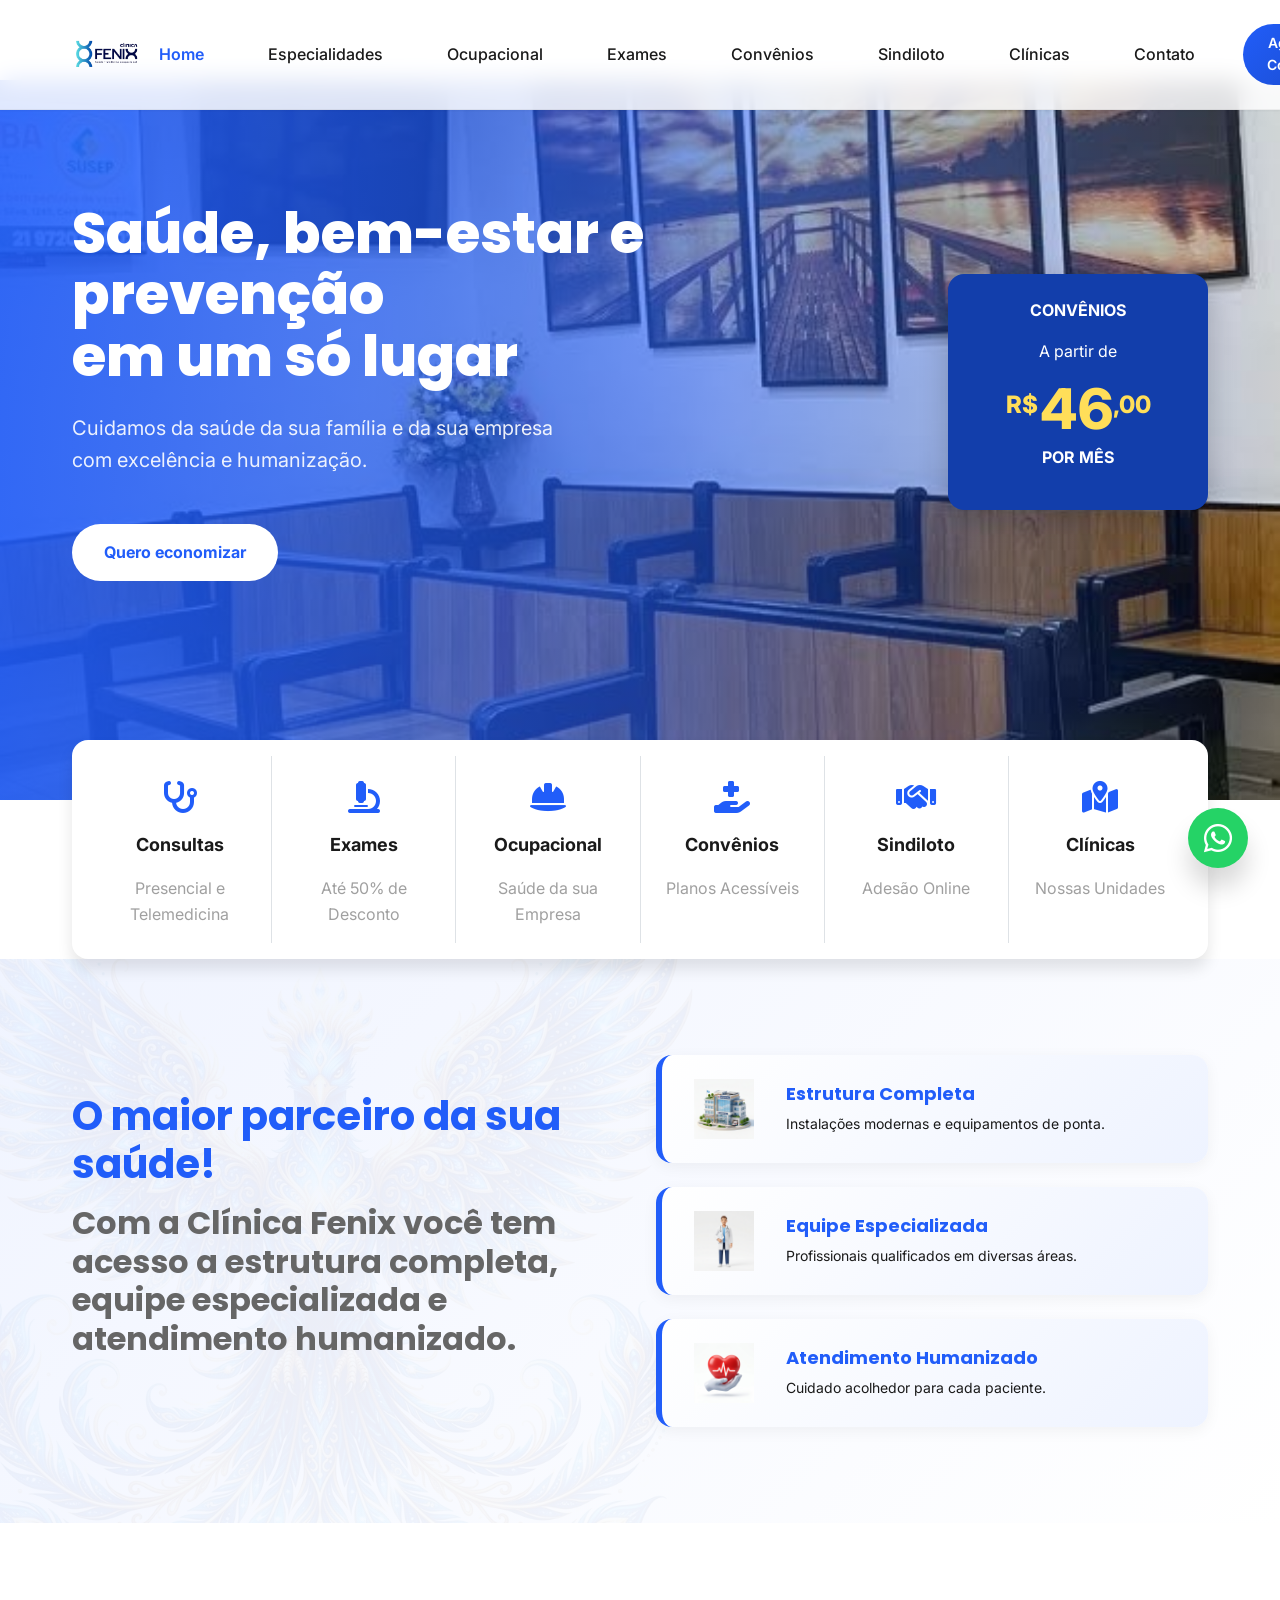
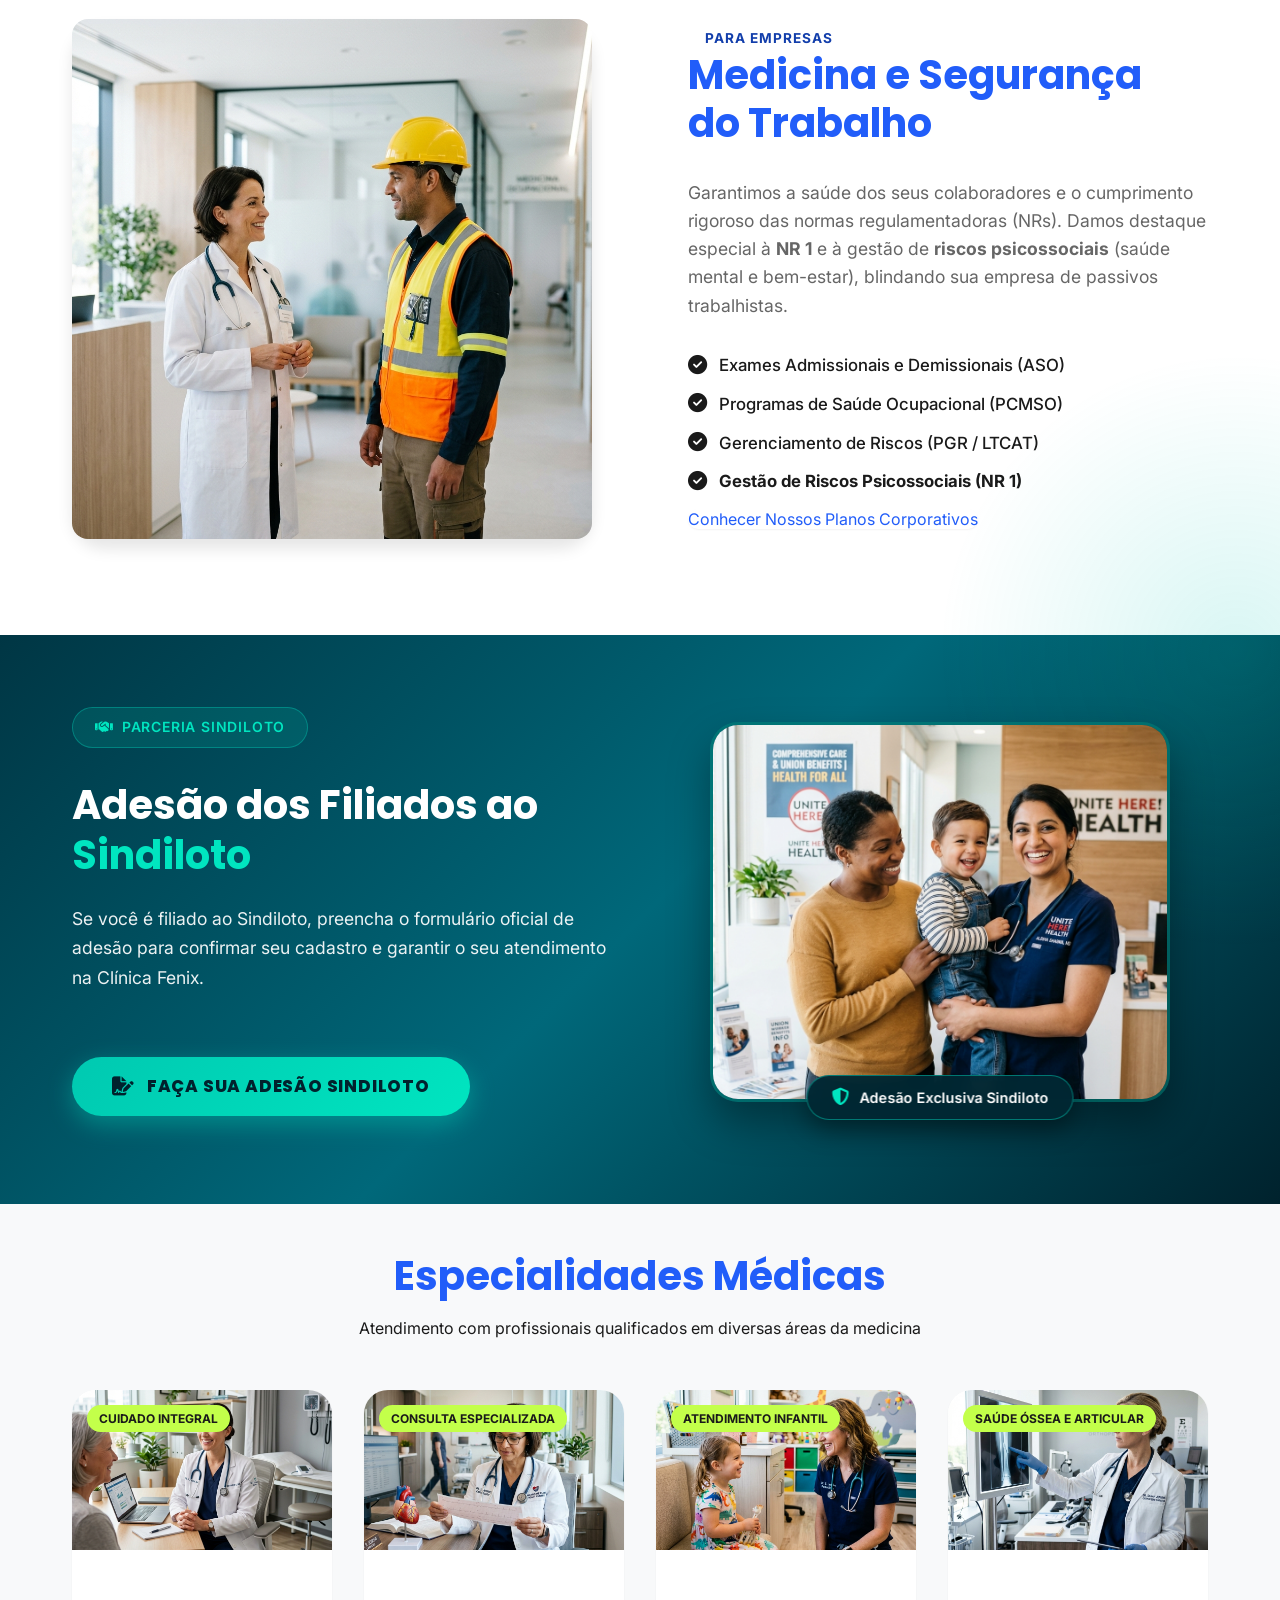
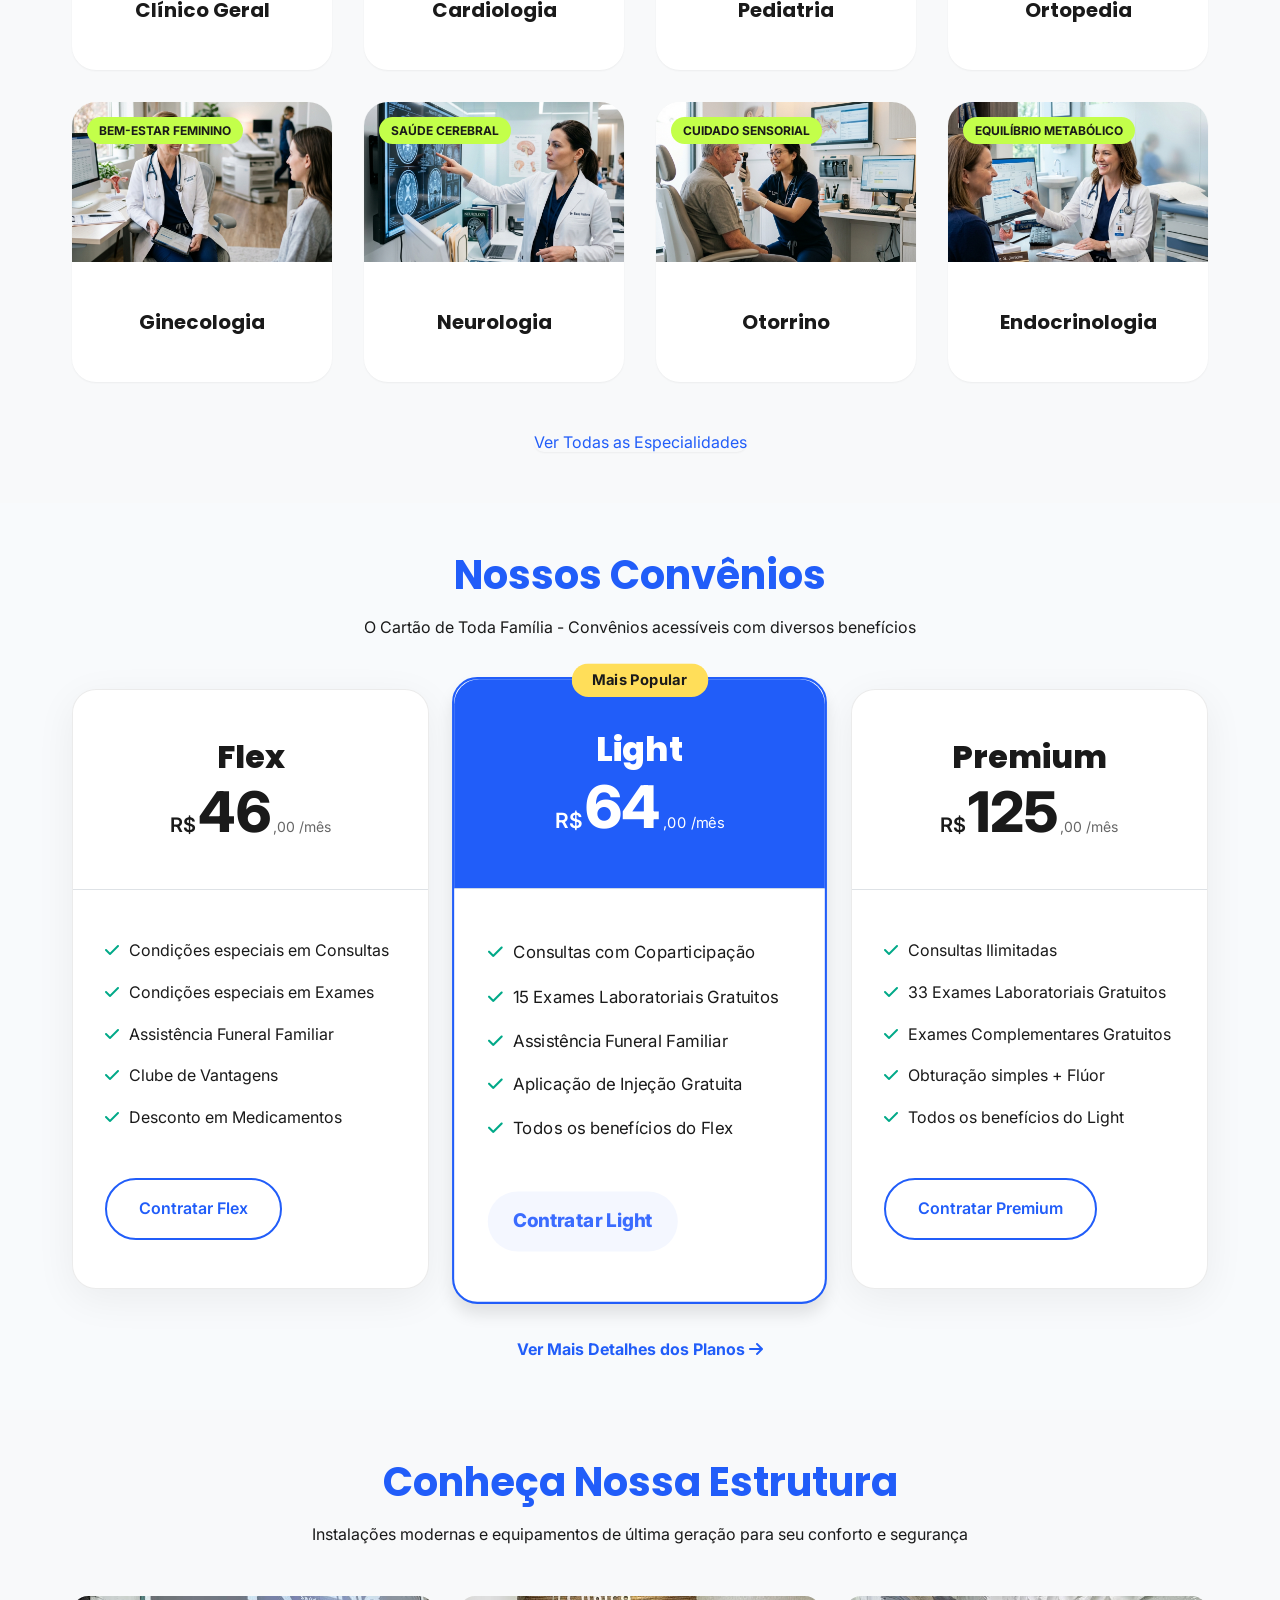
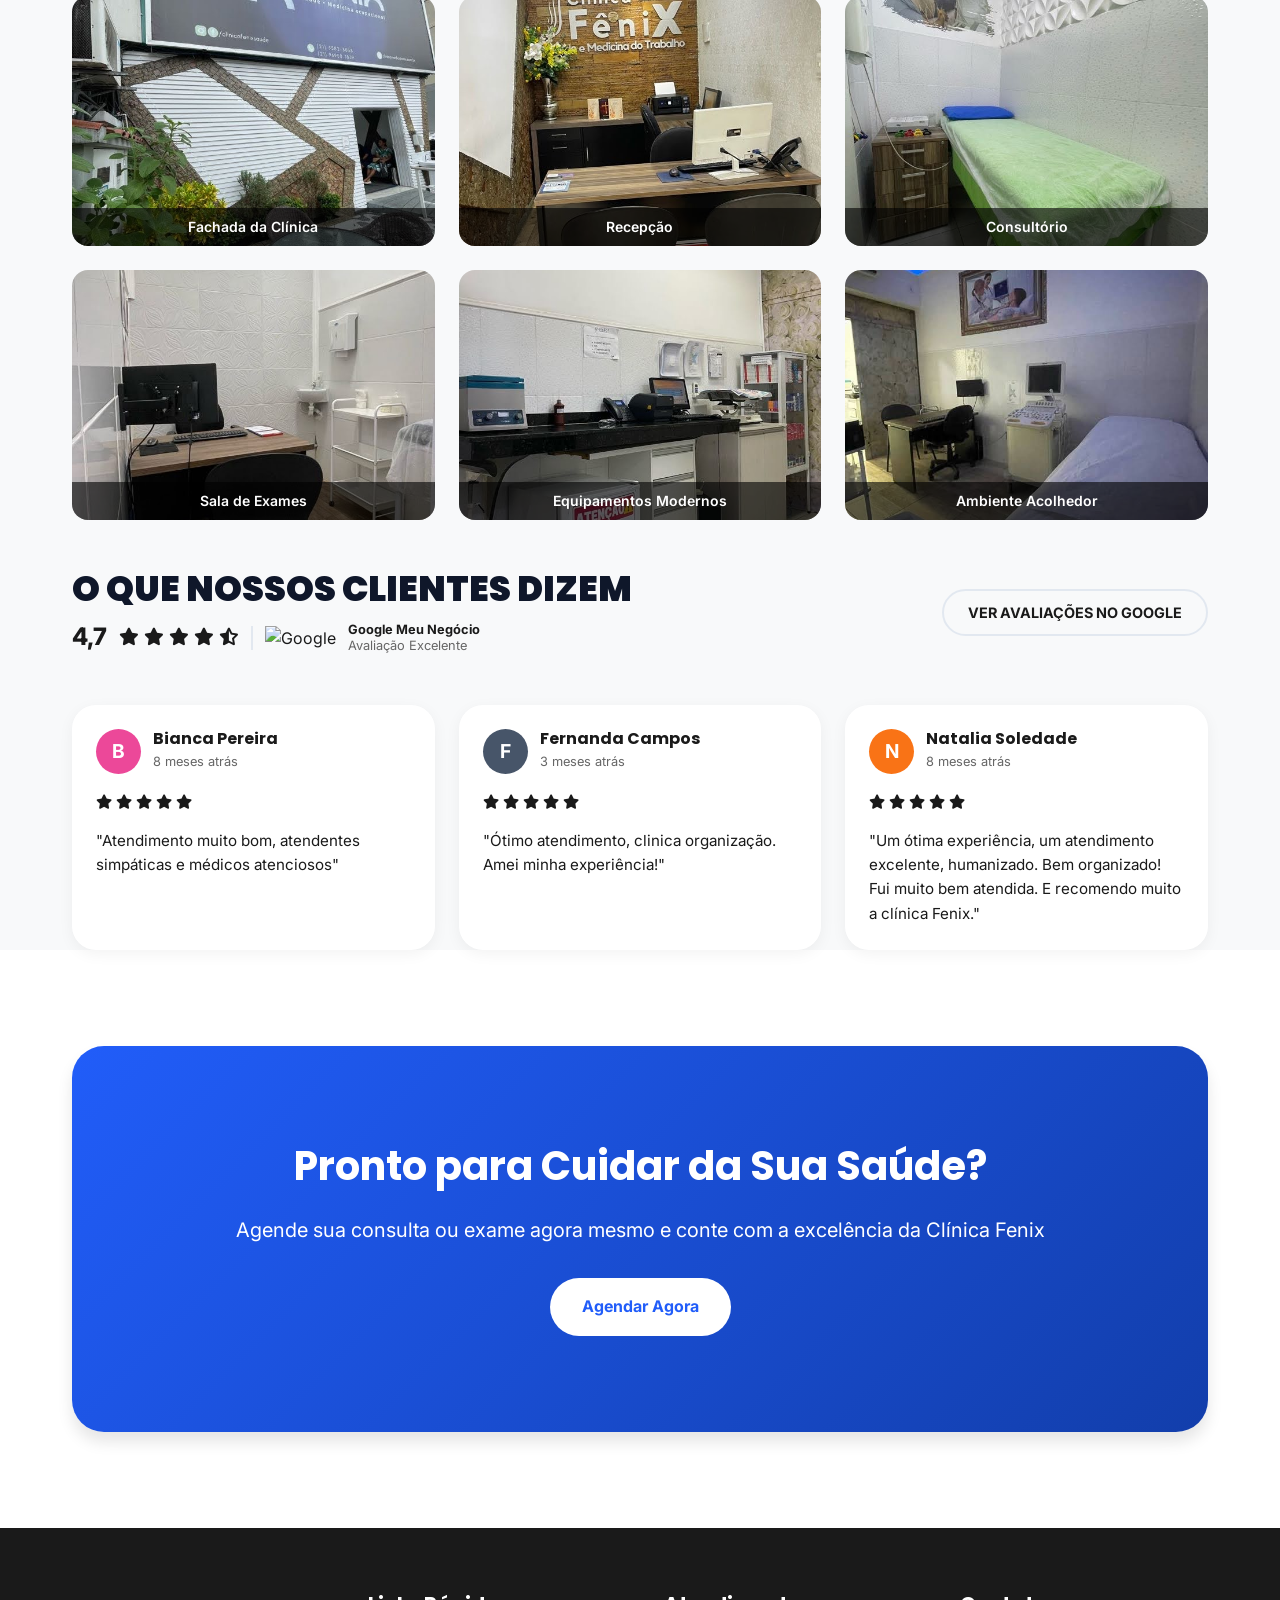
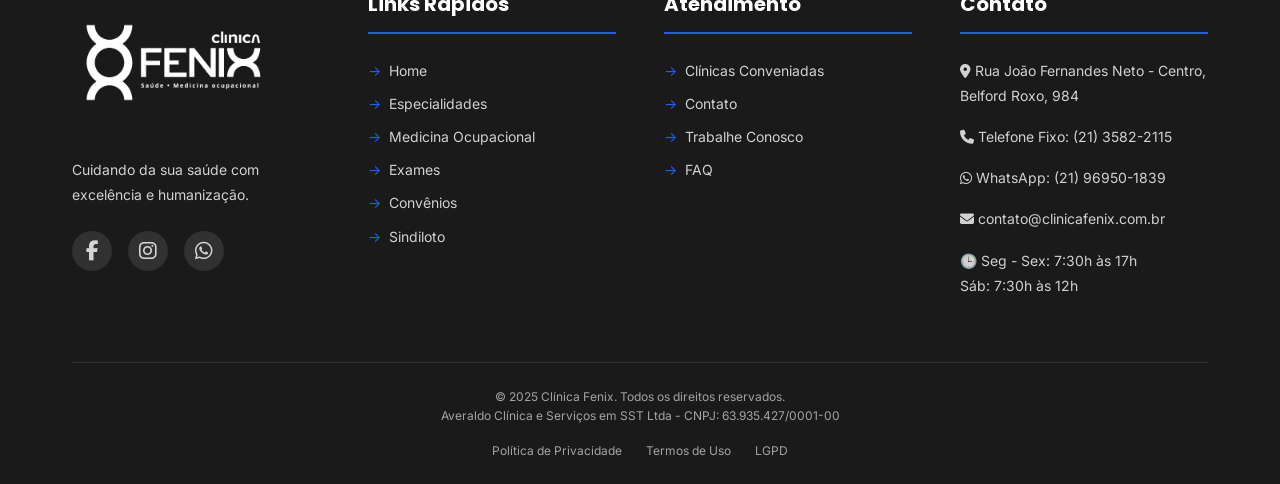
==== commit 3f3be06e: "Alteração de 50% de desconto" ====
--- a/index.html
+++ b/index.html
@@ -163,7 +163,7 @@
                 <div class="icon"><i class="fas fa-microscope"></i></div>
                 <div class="service-info">
                     <p class="fw-bold m-0">Exames</p>
-                    <span class="text-small text-light-gray">Até 70% de Desconto</span>
+                    <span class="text-small text-light-gray">Até 50% de Desconto</span>
                 </div>
             </a>
             <a href="medicina-ocupacional.html" class="service-card">
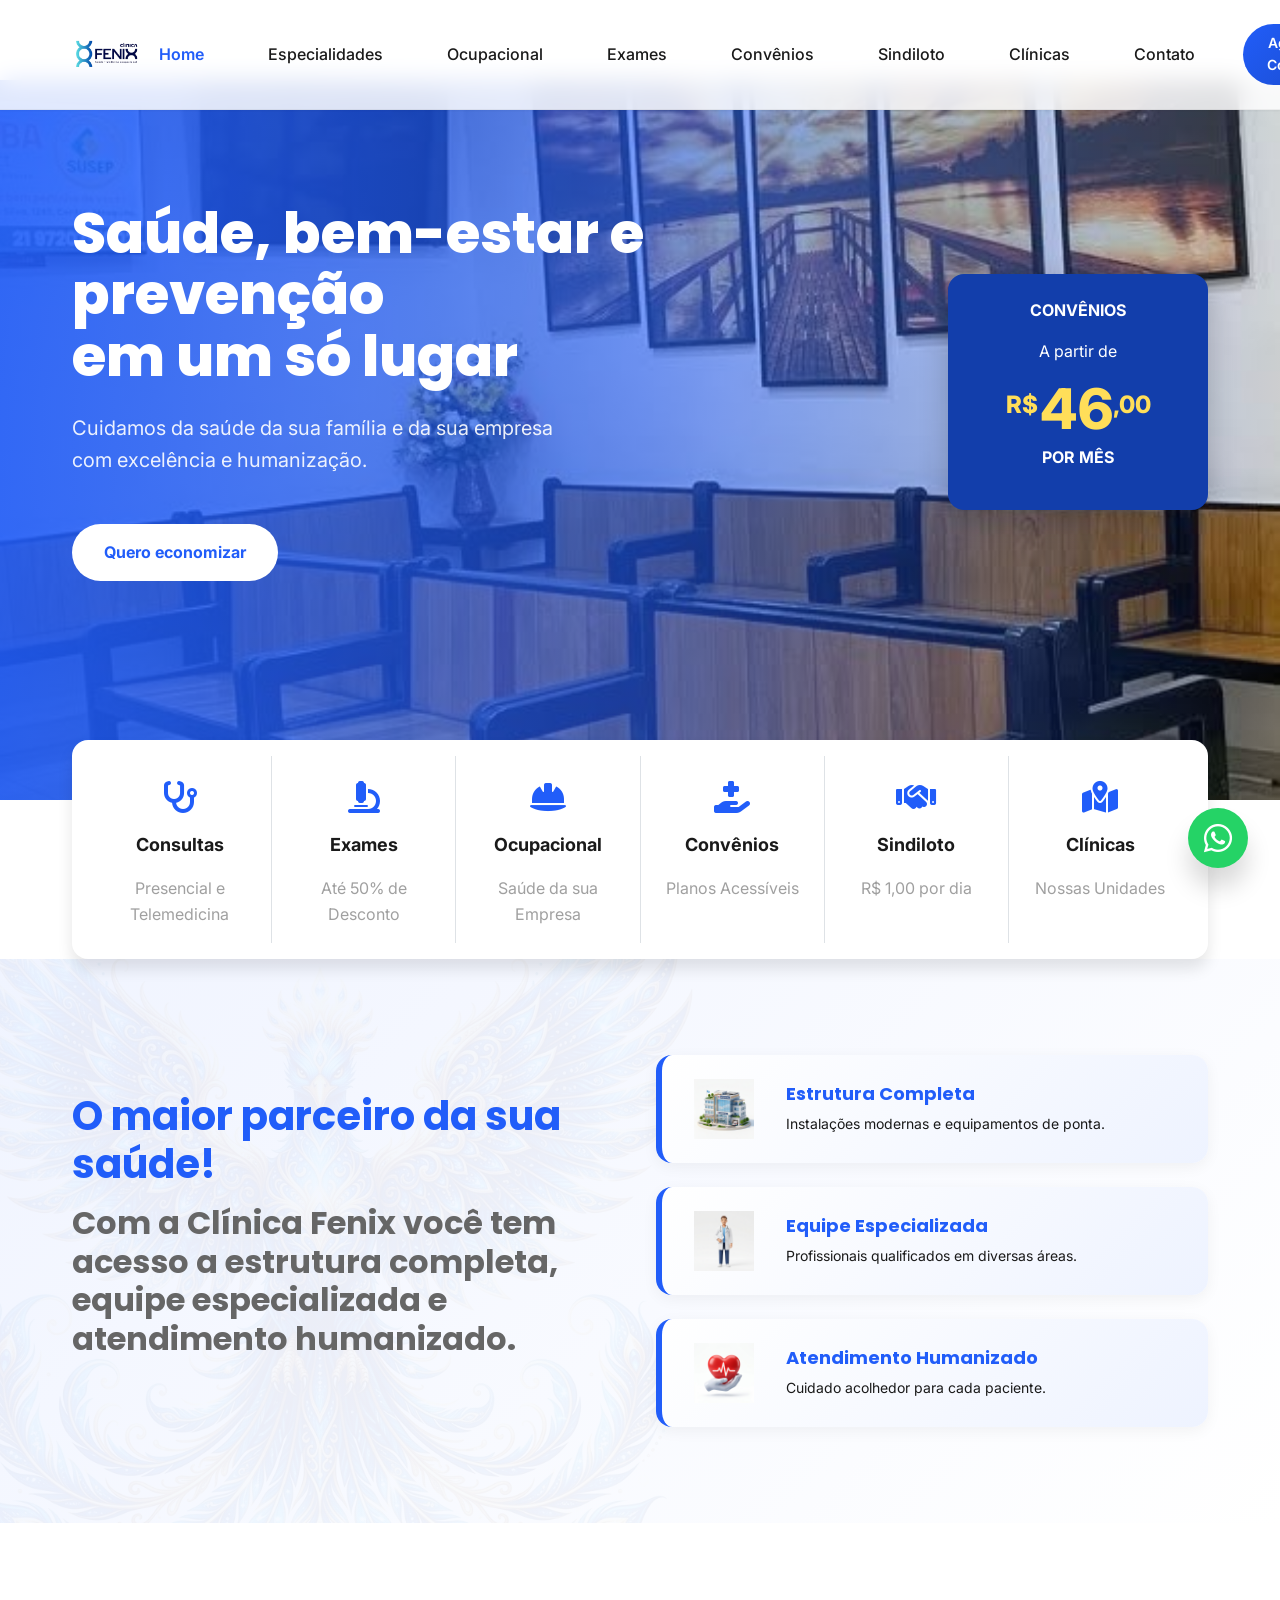
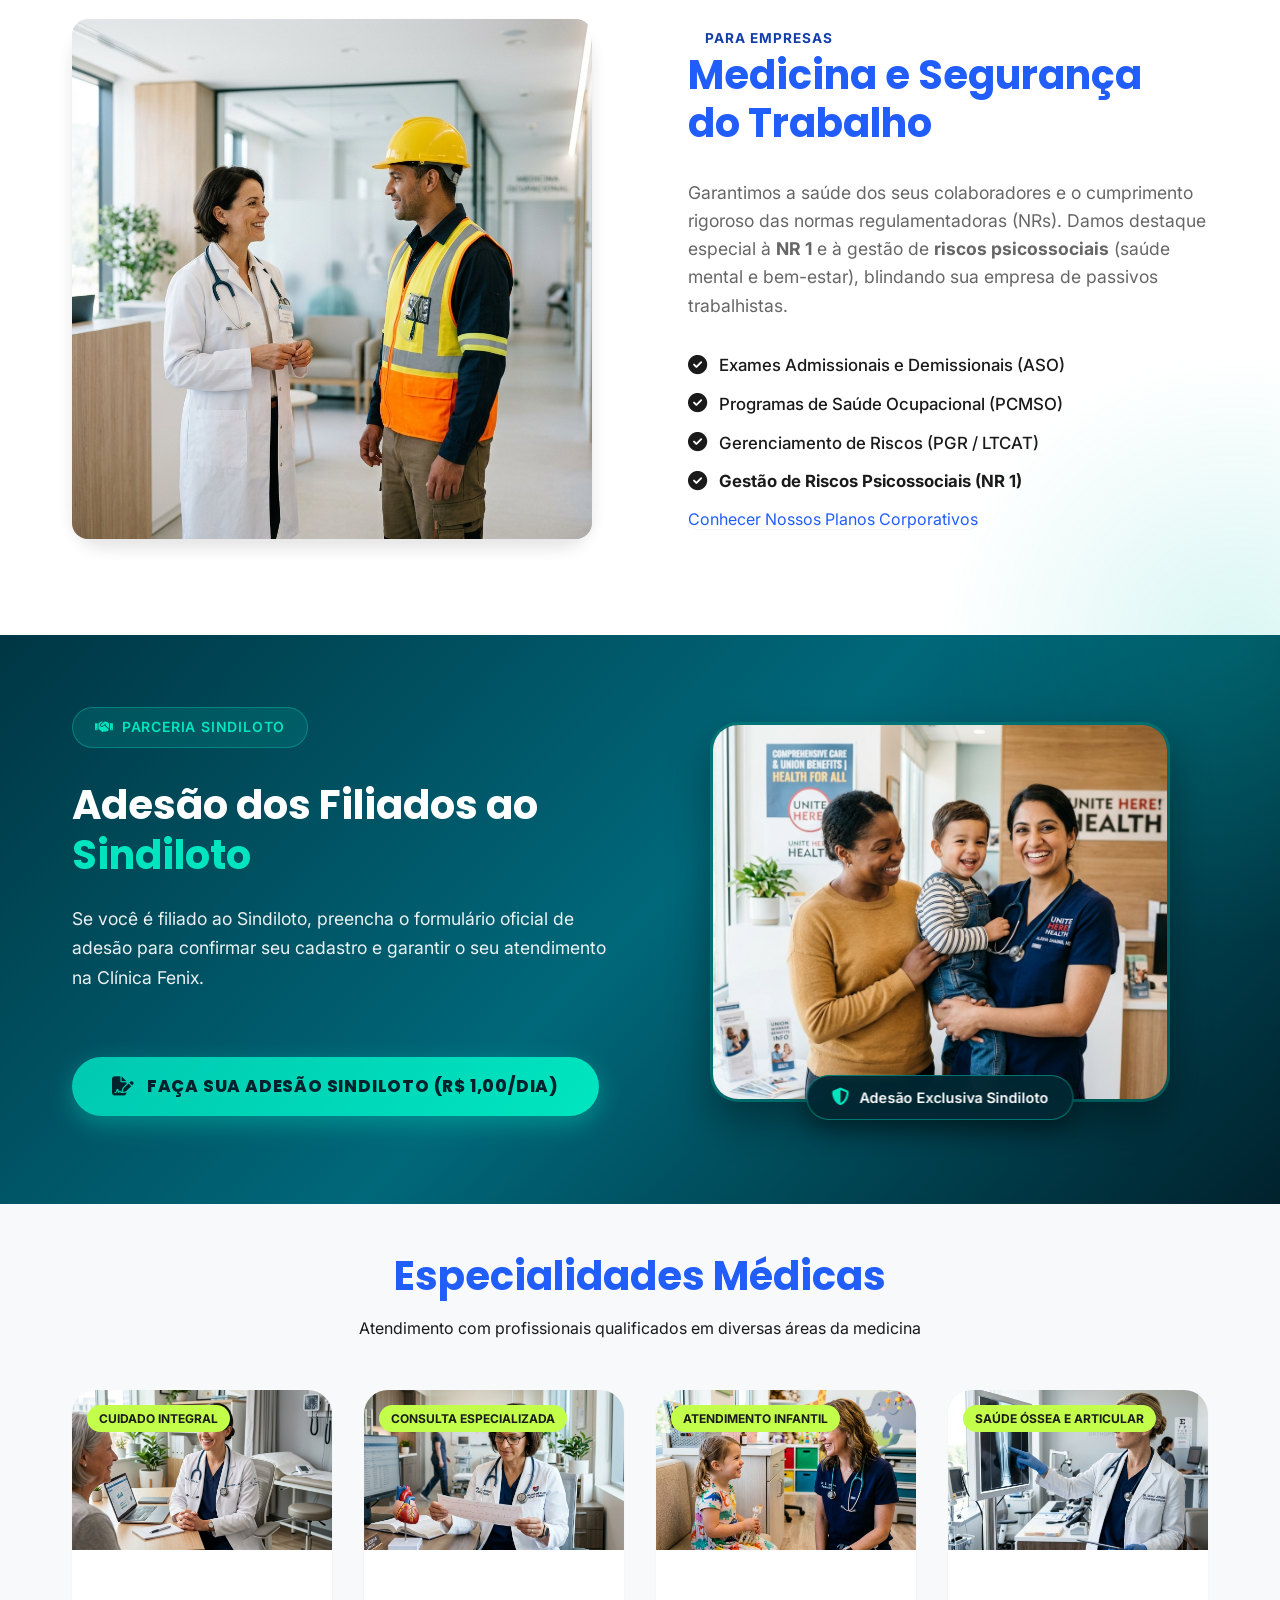
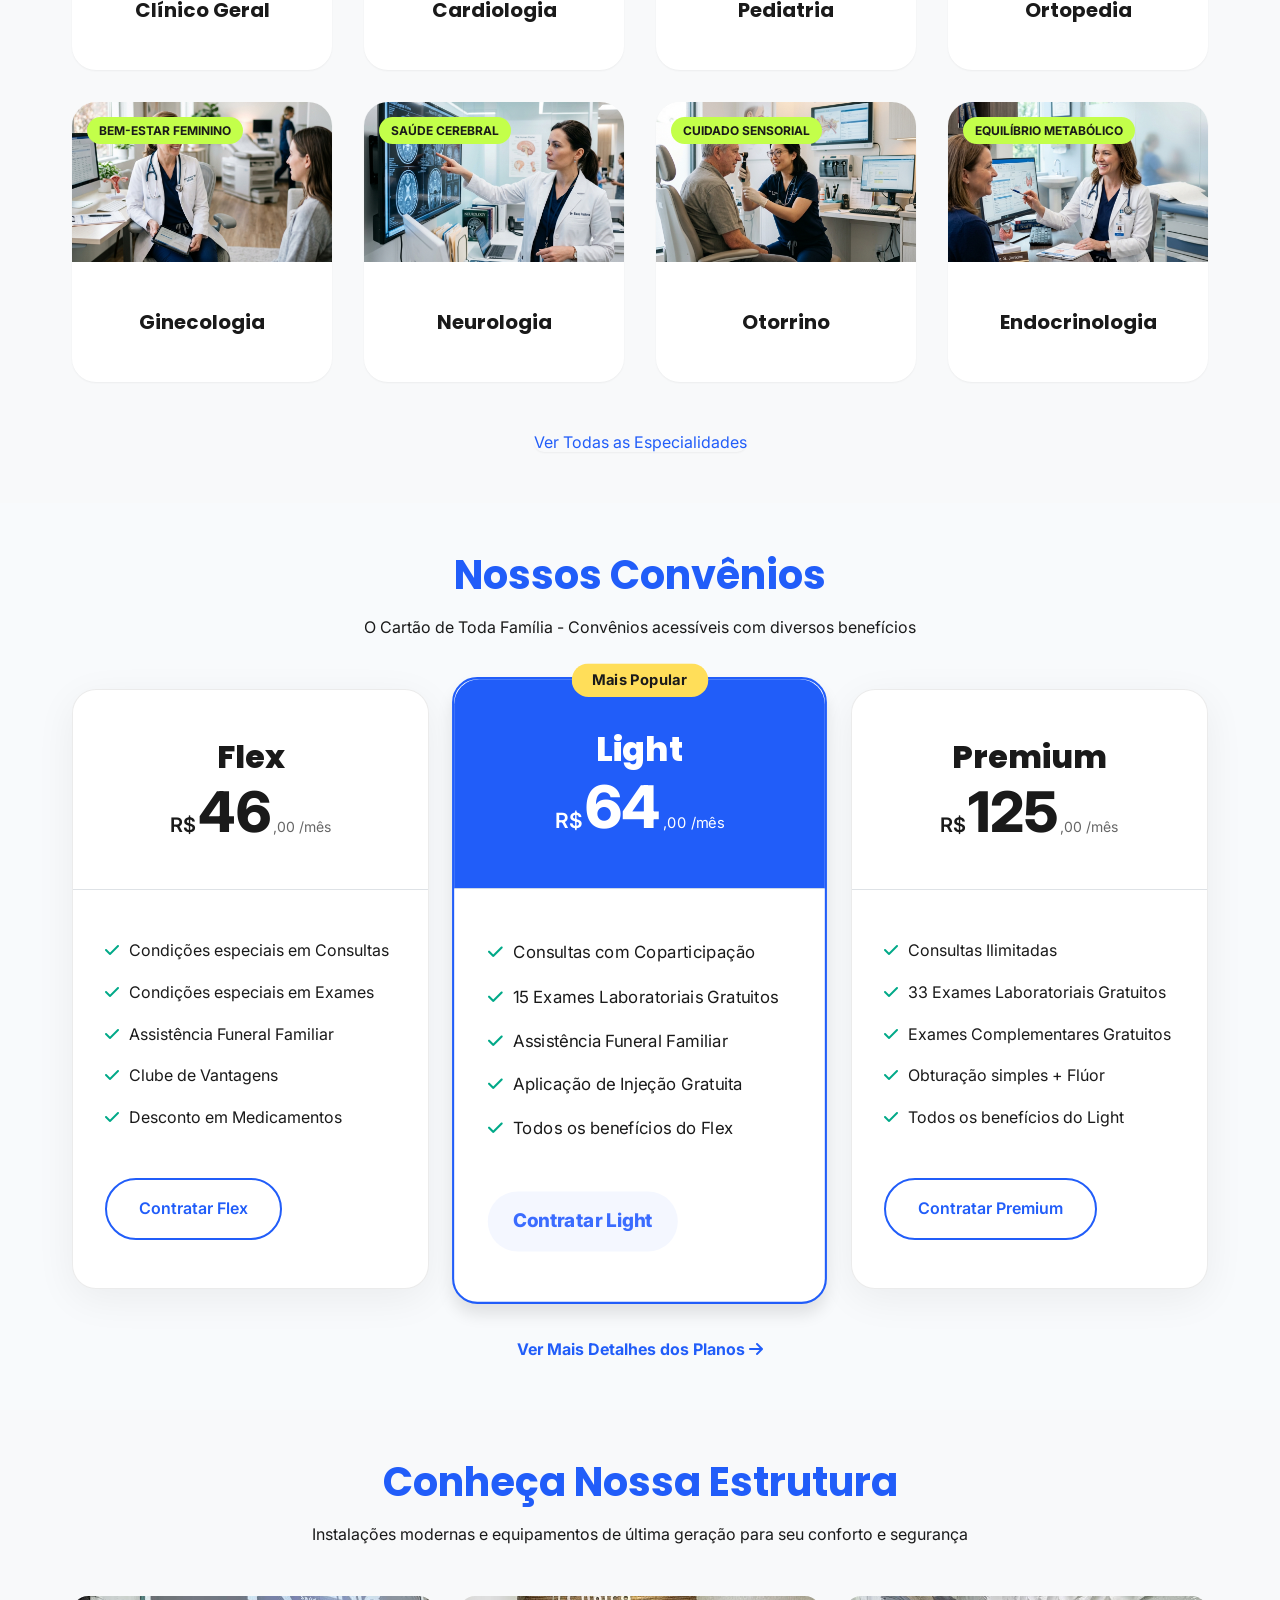
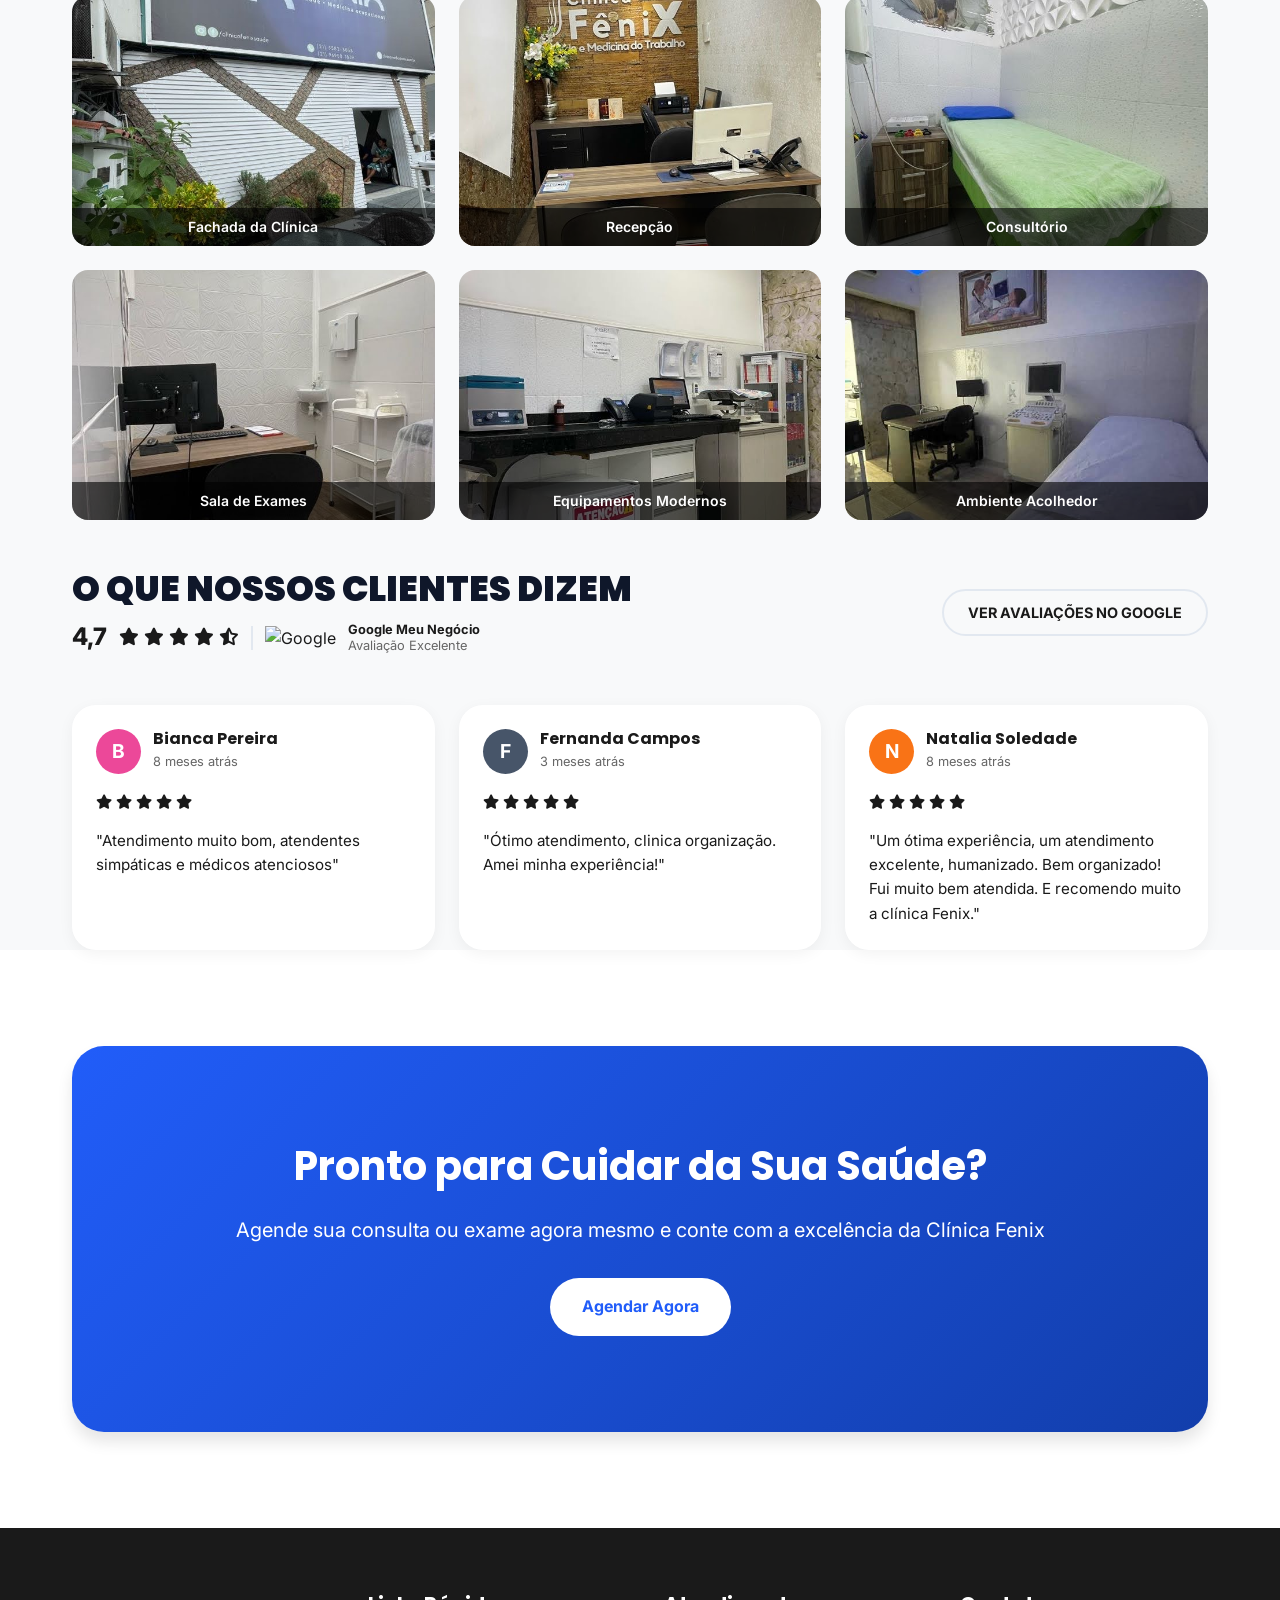
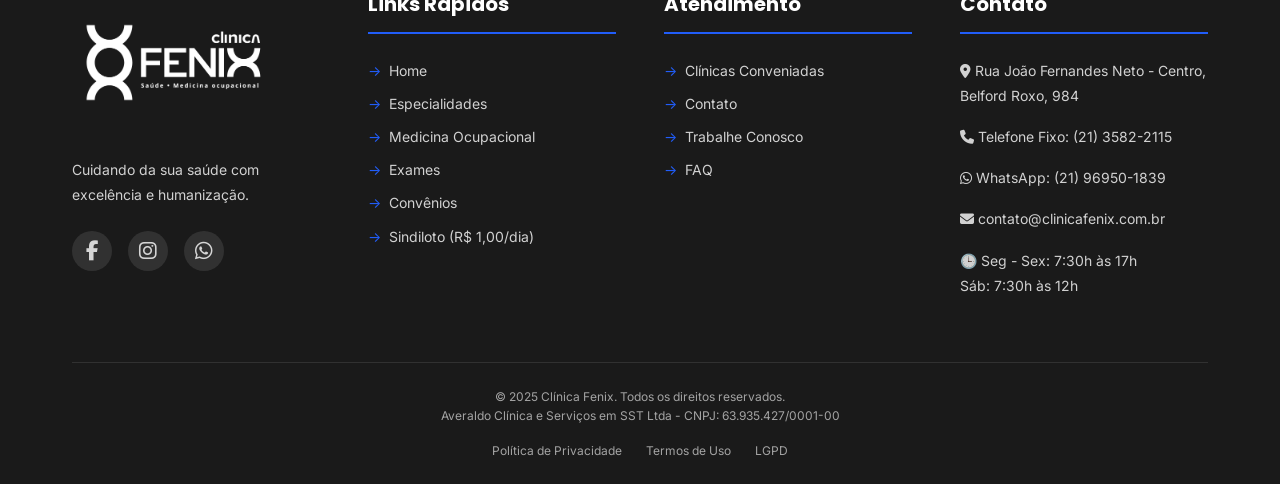
==== commit f6696165: "Subir Alterações página sindiloto" ====
--- a/index.html
+++ b/index.html
@@ -103,7 +103,7 @@
                 <a href="medicina-ocupacional.html" class="nav-link">Ocupacional</a>
                 <a href="exames.html" class="nav-link">Exames</a>
                 <a href="convenios.html" class="nav-link">Convênios</a>
-                <a href="sindicalizados.html" class="nav-link">Sindiloto</a>
+                <a href="sindicato.html" class="nav-link">Sindiloto</a>
                 <a href="clinicas-conveniadas.html" class="nav-link">Clínicas</a>
                 <a href="contato.html" class="nav-link">Contato</a>
                 
@@ -180,11 +180,11 @@
                     <span class="text-small text-light-gray">Planos Acessíveis</span>
                 </div>
             </a>
-            <a href="sindicalizados.html" class="service-card">
+            <a href="sindicato.html" class="service-card">
                 <div class="icon"><i class="fas fa-handshake"></i></div>
                 <div class="service-info">
                     <p class="fw-bold m-0">Sindiloto</p>
-                    <span class="text-small text-light-gray">Adesão Online</span>
+                    <span class="text-small text-light-gray">R$ 1,00 por dia</span>
                 </div>
             </a>
             <a href="clinicas-conveniadas.html" class="service-card">
@@ -284,8 +284,8 @@
                         Se você é filiado ao Sindiloto, preencha o formulário oficial de adesão para confirmar seu cadastro e garantir o seu atendimento na Clínica Fenix.
                     </p>
                     <div class="sindicalizados-buttons">
-                        <a href="https://docs.google.com/forms/d/e/1FAIpQLSdn1u4a9l2P9U0dlOw_Mt2yiIZBRBoSJJUgGVDYlLylbqAoEA/viewform?usp=header" class="btn-adesao" target="_blank" rel="noopener noreferrer">
-                            <i class="fas fa-file-signature me-2"></i> FAÇA SUA ADESÃO SINDILOTO
+                        <a href="sindicato.html" class="btn-adesao">
+                            <i class="fas fa-file-signature me-2"></i> FAÇA SUA ADESÃO SINDILOTO (R$ 1,00/DIA)
                         </a>
                     </div>
                 </div>
@@ -622,7 +622,7 @@
                         <li><a href="medicina-ocupacional.html">Medicina Ocupacional</a></li>
                         <li><a href="exames.html">Exames</a></li>
                         <li><a href="convenios.html">Convênios</a></li>
-                        <li><a href="sindicalizados.html">Sindiloto</a></li>
+                        <li><a href="sindicato.html">Sindiloto (R$ 1,00/dia)</a></li>
                     </ul>
                 </div>
                 
